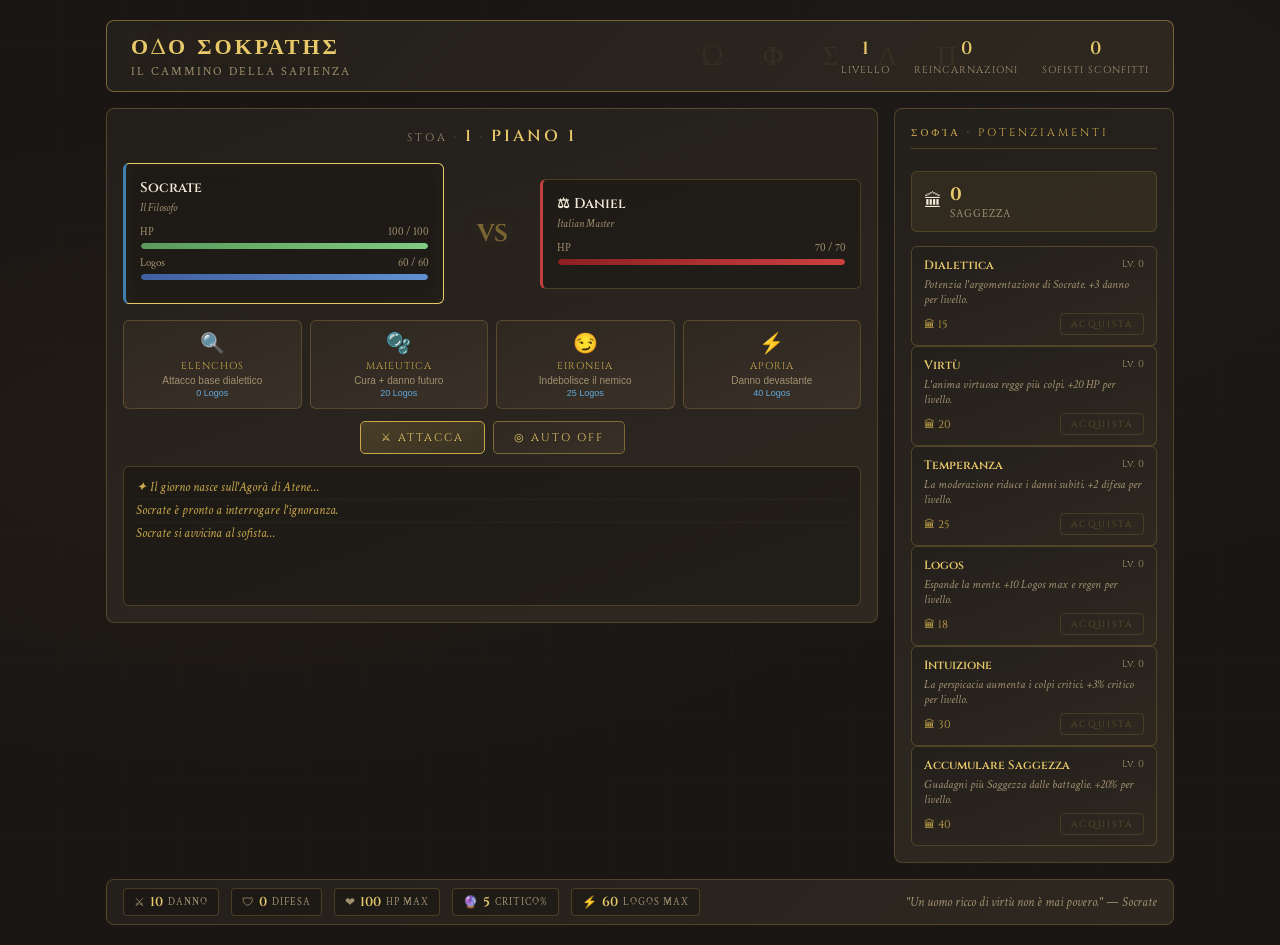
==== socrates_rpg.html @ 51cc3ec0 "Add files via upload" ====
<!DOCTYPE html>
<html lang="it">
<head>
<meta charset="UTF-8">
<meta name="viewport" content="width=device-width, initial-scale=1.0">
<title>Ὁ Σοφός — Il Cammino di Socrate</title>
<link href="https://fonts.googleapis.com/css2?family=Cinzel:wght@400;600;700&family=Crimson+Text:ital,wght@0,400;0,600;1,400&display=swap" rel="stylesheet">
<style>
  *, *::before, *::after { box-sizing: border-box; margin: 0; padding: 0; }

  :root {
    --gold: #c9a84c;
    --gold-light: #e8c96a;
    --gold-dim: #7a5f2a;
    --marble: #1a1614;
    --marble2: #231f1b;
    --marble3: #2e2820;
    --marble4: #3a3028;
    --text: #f0e8d8;
    --text-dim: #a09070;
    --red: #c04040;
    --red-dark: #801c1c;
    --blue: #4080b0;
    --blue-light: #60aadd;
    --green: #5a9a5a;
    --purple: #8060b0;
    --purple-light: #a080d0;
    --border: rgba(201,168,76,0.25);
    --border-strong: rgba(201,168,76,0.5);
  }

  body {
    background: var(--marble);
    color: var(--text);
    font-family: 'Crimson Text', Georgia, serif;
    font-size: 16px;
    min-height: 100vh;
    overflow-x: hidden;
  }

  /* Background texture */
  body::before {
    content: '';
    position: fixed;
    inset: 0;
    background:
      radial-gradient(ellipse at 20% 50%, rgba(201,168,76,0.04) 0%, transparent 60%),
      radial-gradient(ellipse at 80% 20%, rgba(96,130,180,0.04) 0%, transparent 50%),
      repeating-linear-gradient(0deg, transparent, transparent 60px, rgba(201,168,76,0.015) 60px, rgba(201,168,76,0.015) 61px),
      repeating-linear-gradient(90deg, transparent, transparent 60px, rgba(201,168,76,0.015) 60px, rgba(201,168,76,0.015) 61px);
    pointer-events: none;
    z-index: 0;
  }

  #app {
    position: relative;
    z-index: 1;
    max-width: 1100px;
    margin: 0 auto;
    padding: 20px 16px;
    display: grid;
    grid-template-rows: auto 1fr auto;
    gap: 16px;
    min-height: 100vh;
  }

  /* ── HEADER ── */
  header {
    display: flex;
    align-items: center;
    justify-content: space-between;
    padding: 12px 24px;
    border: 1px solid var(--border-strong);
    background: linear-gradient(135deg, var(--marble2), var(--marble3));
    border-radius: 8px;
    position: relative;
    overflow: hidden;
  }
  header::after {
    content: 'Ω Φ Σ Λ Π';
    position: absolute;
    right: 200px;
    top: 50%;
    transform: translateY(-50%);
    font-family: 'Cinzel', serif;
    font-size: 28px;
    color: rgba(201,168,76,0.08);
    letter-spacing: 16px;
    pointer-events: none;
  }
  .game-title {
    font-family: 'Cinzel', serif;
    font-size: 22px;
    font-weight: 700;
    color: var(--gold-light);
    letter-spacing: 3px;
    text-shadow: 0 0 30px rgba(201,168,76,0.3);
  }
  .game-subtitle {
    font-size: 12px;
    color: var(--text-dim);
    letter-spacing: 2px;
    text-transform: uppercase;
    margin-top: 2px;
  }
  .header-stats {
    display: flex;
    gap: 24px;
    font-family: 'Cinzel', serif;
    font-size: 13px;
  }
  .hstat {
    display: flex;
    flex-direction: column;
    align-items: center;
    gap: 2px;
  }
  .hstat-val {
    font-size: 18px;
    font-weight: 600;
    color: var(--gold-light);
  }
  .hstat-label {
    font-size: 10px;
    color: var(--text-dim);
    letter-spacing: 1px;
    text-transform: uppercase;
  }

  /* ── MAIN LAYOUT ── */
  .main-grid {
    display: grid;
    grid-template-columns: 1fr 1fr 280px;
    gap: 16px;
    align-items: start;
  }

  /* ── PANELS ── */
  .panel {
    background: linear-gradient(160deg, var(--marble2), var(--marble3));
    border: 1px solid var(--border);
    border-radius: 8px;
    padding: 16px;
    position: relative;
  }
  .panel-title {
    font-family: 'Cinzel', serif;
    font-size: 11px;
    letter-spacing: 3px;
    color: var(--gold);
    text-transform: uppercase;
    margin-bottom: 14px;
    padding-bottom: 8px;
    border-bottom: 1px solid var(--border);
  }

  /* ── ARENA ── */
  .arena {
    grid-column: 1 / 3;
  }
  .arena-floor {
    text-align: center;
    font-family: 'Cinzel', serif;
    font-size: 11px;
    letter-spacing: 3px;
    color: var(--text-dim);
    margin-bottom: 16px;
    text-transform: uppercase;
  }
  .arena-floor span {
    color: var(--gold-light);
    font-size: 16px;
    font-weight: 600;
  }

  /* combatants */
  .combatants {
    display: grid;
    grid-template-columns: 1fr 80px 1fr;
    gap: 8px;
    align-items: center;
    margin-bottom: 16px;
  }
  .combatant {
    padding: 14px;
    border-radius: 6px;
    border: 1px solid var(--border);
    background: rgba(0,0,0,0.2);
    position: relative;
    transition: border-color 0.3s;
  }
  .combatant.active-turn {
    border-color: var(--gold-light);
    box-shadow: inset 0 0 20px rgba(201,168,76,0.05);
  }
  .combatant.player-side { border-left: 3px solid var(--blue); }
  .combatant.enemy-side { border-left: 3px solid var(--red); }

  .combatant-name {
    font-family: 'Cinzel', serif;
    font-size: 14px;
    font-weight: 600;
    margin-bottom: 4px;
  }
  .combatant-title {
    font-size: 11px;
    color: var(--text-dim);
    font-style: italic;
    margin-bottom: 10px;
  }

  .hp-bar-wrap { margin-bottom: 6px; }
  .hp-label {
    display: flex;
    justify-content: space-between;
    font-size: 11px;
    color: var(--text-dim);
    margin-bottom: 3px;
  }
  .bar-track {
    height: 8px;
    background: rgba(0,0,0,0.4);
    border-radius: 4px;
    overflow: hidden;
    border: 1px solid rgba(255,255,255,0.05);
  }
  .bar-fill {
    height: 100%;
    border-radius: 4px;
    transition: width 0.4s ease;
  }
  .hp-fill { background: linear-gradient(90deg, #5a9a5a, #80cc80); }
  .mp-fill { background: linear-gradient(90deg, #4060a0, #6090d0); }
  .hp-fill.low { background: linear-gradient(90deg, var(--red-dark), var(--red)); }
  .hp-fill.critical { background: linear-gradient(90deg, #8b0000, #cc2020);
    animation: pulse-red 0.6s infinite alternate; }
  @keyframes pulse-red { to { opacity: 0.7; } }

  .enemy-hp-fill { background: linear-gradient(90deg, #8b2020, #cc4040); }

  .combatant-status {
    display: flex;
    gap: 4px;
    margin-top: 8px;
    flex-wrap: wrap;
  }
  .status-badge {
    font-size: 10px;
    padding: 2px 6px;
    border-radius: 3px;
    font-family: 'Cinzel', serif;
    letter-spacing: 1px;
  }
  .status-buff { background: rgba(90,154,90,0.3); color: #a0e0a0; border: 1px solid rgba(90,154,90,0.4); }
  .status-debuff { background: rgba(180,60,60,0.3); color: #e0a0a0; border: 1px solid rgba(180,60,60,0.4); }
  .status-stun { background: rgba(180,160,40,0.3); color: #e0d080; border: 1px solid rgba(180,160,40,0.4); }

  .vs-center {
    display: flex;
    flex-direction: column;
    align-items: center;
    gap: 8px;
  }
  .vs-text {
    font-family: 'Cinzel', serif;
    font-size: 24px;
    font-weight: 700;
    color: var(--border-strong);
    text-shadow: 0 0 20px rgba(201,168,76,0.2);
  }

  /* damage pop */
  .dmg-pop {
    position: absolute;
    font-family: 'Cinzel', serif;
    font-weight: 700;
    font-size: 22px;
    pointer-events: none;
    animation: dmg-rise 1.2s ease-out forwards;
    z-index: 100;
  }
  @keyframes dmg-rise {
    0% { opacity: 1; transform: translateY(0) scale(1); }
    60% { opacity: 1; transform: translateY(-40px) scale(1.2); }
    100% { opacity: 0; transform: translateY(-70px) scale(0.8); }
  }

  /* ── SKILLS ── */
  .skills-row {
    display: grid;
    grid-template-columns: repeat(4, 1fr);
    gap: 8px;
    margin-bottom: 12px;
  }
  .skill-btn {
    background: linear-gradient(160deg, var(--marble3), var(--marble4));
    border: 1px solid var(--border);
    border-radius: 6px;
    padding: 10px 6px;
    cursor: pointer;
    transition: all 0.15s;
    text-align: center;
    position: relative;
    overflow: hidden;
  }
  .skill-btn:hover:not(:disabled) {
    border-color: var(--gold);
    background: linear-gradient(160deg, var(--marble4), rgba(201,168,76,0.08));
    transform: translateY(-1px);
  }
  .skill-btn:active:not(:disabled) { transform: translateY(0); }
  .skill-btn:disabled { opacity: 0.4; cursor: not-allowed; }
  .skill-btn.on-cooldown { border-color: rgba(100,80,40,0.4); }
  .skill-icon { font-size: 20px; display: block; margin-bottom: 4px; }
  .skill-name {
    font-family: 'Cinzel', serif;
    font-size: 10px;
    color: var(--gold);
    letter-spacing: 1px;
    display: block;
  }
  .skill-desc { font-size: 10px; color: var(--text-dim); display: block; margin-top: 2px; }
  .skill-cd {
    position: absolute;
    inset: 0;
    background: rgba(0,0,0,0.6);
    display: flex;
    align-items: center;
    justify-content: center;
    font-family: 'Cinzel', serif;
    font-size: 18px;
    font-weight: 700;
    color: var(--gold-light);
    border-radius: 6px;
  }
  .skill-cost { font-size: 9px; color: var(--blue-light); display: block; margin-top: 2px; }

  /* combat controls */
  .combat-controls {
    display: flex;
    gap: 8px;
    align-items: center;
    justify-content: center;
  }
  .btn {
    font-family: 'Cinzel', serif;
    font-size: 11px;
    letter-spacing: 2px;
    padding: 8px 20px;
    border: 1px solid var(--border-strong);
    background: linear-gradient(160deg, var(--marble3), var(--marble4));
    color: var(--gold-light);
    border-radius: 5px;
    cursor: pointer;
    transition: all 0.15s;
    text-transform: uppercase;
  }
  .btn:hover { background: linear-gradient(160deg, var(--marble4), rgba(201,168,76,0.12)); border-color: var(--gold); }
  .btn:active { transform: scale(0.97); }
  .btn.primary {
    background: linear-gradient(160deg, rgba(201,168,76,0.2), rgba(201,168,76,0.1));
    border-color: var(--gold);
  }
  .btn.auto-on {
    background: linear-gradient(160deg, rgba(90,154,90,0.25), rgba(90,154,90,0.1));
    border-color: var(--green);
    color: #a0e0a0;
  }
  .btn:disabled { opacity: 0.4; cursor: not-allowed; }

  /* ── COMBAT LOG ── */
  .log-panel {
    border: 1px solid var(--border);
    background: rgba(0,0,0,0.25);
    border-radius: 6px;
    padding: 10px 12px;
    height: 140px;
    overflow-y: auto;
    margin-top: 12px;
    scroll-behavior: smooth;
  }
  .log-panel::-webkit-scrollbar { width: 4px; }
  .log-panel::-webkit-scrollbar-track { background: transparent; }
  .log-panel::-webkit-scrollbar-thumb { background: var(--border-strong); border-radius: 2px; }
  .log-entry {
    font-size: 13px;
    padding: 2px 0;
    border-bottom: 1px solid rgba(255,255,255,0.03);
    line-height: 1.4;
  }
  .log-entry:last-child { border: none; }
  .log-player { color: var(--blue-light); }
  .log-enemy { color: #e08080; }
  .log-system { color: var(--gold); font-style: italic; }
  .log-reward { color: #a0d080; }
  .log-crit { color: var(--gold-light); font-weight: 600; }

  /* ── UPGRADES ── */
  .upgrades-panel {
    display: flex;
    flex-direction: column;
    gap: 8px;
  }
  .wisdom-display {
    display: flex;
    align-items: center;
    gap: 8px;
    padding: 10px 12px;
    background: rgba(201,168,76,0.08);
    border: 1px solid rgba(201,168,76,0.2);
    border-radius: 6px;
    margin-bottom: 6px;
  }
  .wisdom-icon { font-size: 18px; }
  .wisdom-amount {
    font-family: 'Cinzel', serif;
    font-size: 18px;
    font-weight: 700;
    color: var(--gold-light);
  }
  .wisdom-label { font-size: 11px; color: var(--text-dim); letter-spacing: 1px; }

  .upgrade-item {
    border: 1px solid var(--border);
    border-radius: 6px;
    padding: 10px 12px;
    background: linear-gradient(160deg, var(--marble2), var(--marble3));
    transition: all 0.15s;
  }
  .upgrade-header {
    display: flex;
    justify-content: space-between;
    align-items: flex-start;
    margin-bottom: 4px;
  }
  .upgrade-name {
    font-family: 'Cinzel', serif;
    font-size: 12px;
    color: var(--gold-light);
    font-weight: 600;
  }
  .upgrade-level {
    font-size: 10px;
    color: var(--text-dim);
    font-family: 'Cinzel', serif;
  }
  .upgrade-desc { font-size: 12px; color: var(--text-dim); margin-bottom: 6px; font-style: italic; }
  .upgrade-footer {
    display: flex;
    justify-content: space-between;
    align-items: center;
  }
  .upgrade-cost {
    font-size: 11px;
    color: var(--gold);
    font-family: 'Cinzel', serif;
    display: flex;
    align-items: center;
    gap: 4px;
  }
  .upgrade-btn {
    font-family: 'Cinzel', serif;
    font-size: 9px;
    letter-spacing: 2px;
    padding: 4px 10px;
    border: 1px solid var(--border-strong);
    background: transparent;
    color: var(--gold);
    border-radius: 4px;
    cursor: pointer;
    transition: all 0.15s;
    text-transform: uppercase;
  }
  .upgrade-btn:hover { background: rgba(201,168,76,0.15); border-color: var(--gold-light); }
  .upgrade-btn:disabled { opacity: 0.35; cursor: not-allowed; }
  .upgrade-effect { font-size: 11px; color: #80b080; }

  /* prestige */
  .prestige-panel {
    padding: 12px;
    background: linear-gradient(135deg, rgba(128,96,176,0.1), rgba(96,80,160,0.05));
    border: 1px solid rgba(160,128,208,0.3);
    border-radius: 6px;
    margin-top: 4px;
    text-align: center;
  }
  .prestige-title {
    font-family: 'Cinzel', serif;
    font-size: 11px;
    letter-spacing: 2px;
    color: var(--purple-light);
    margin-bottom: 4px;
    text-transform: uppercase;
  }
  .prestige-desc { font-size: 12px; color: var(--text-dim); font-style: italic; margin-bottom: 8px; }
  .btn-prestige {
    background: linear-gradient(135deg, rgba(128,96,176,0.3), rgba(96,80,160,0.15));
    border-color: var(--purple-light);
    color: var(--purple-light);
  }
  .btn-prestige:hover { background: linear-gradient(135deg, rgba(128,96,176,0.5), rgba(96,80,160,0.3)); }

  /* ── BOTTOM ── */
  .bottom-bar {
    display: flex;
    gap: 12px;
    align-items: center;
    padding: 8px 16px;
    border: 1px solid var(--border);
    background: linear-gradient(135deg, var(--marble2), var(--marble3));
    border-radius: 8px;
    font-size: 12px;
    color: var(--text-dim);
  }
  .stat-chip {
    display: flex;
    align-items: center;
    gap: 5px;
    padding: 4px 10px;
    border: 1px solid var(--border);
    border-radius: 4px;
    background: rgba(0,0,0,0.2);
  }
  .stat-chip-icon { font-size: 12px; }
  .stat-chip-val {
    font-family: 'Cinzel', serif;
    font-size: 13px;
    font-weight: 600;
    color: var(--gold-light);
  }
  .stat-chip-label { font-size: 10px; color: var(--text-dim); letter-spacing: 1px; }

  /* ── OVERLAY ── */
  .overlay {
    display: none;
    position: fixed;
    inset: 0;
    background: rgba(10,8,6,0.85);
    z-index: 200;
    align-items: center;
    justify-content: center;
  }
  .overlay.show { display: flex; }
  .overlay-box {
    background: linear-gradient(160deg, var(--marble2), var(--marble3));
    border: 1px solid var(--border-strong);
    border-radius: 12px;
    padding: 32px 40px;
    text-align: center;
    max-width: 400px;
    width: 90%;
    box-shadow: 0 0 60px rgba(0,0,0,0.8);
    animation: pop-in 0.3s ease-out;
  }
  @keyframes pop-in {
    from { transform: scale(0.85) translateY(20px); opacity: 0; }
    to   { transform: scale(1) translateY(0); opacity: 1; }
  }
  .overlay-icon { font-size: 48px; margin-bottom: 12px; }
  .overlay-title {
    font-family: 'Cinzel', serif;
    font-size: 20px;
    font-weight: 700;
    color: var(--gold-light);
    letter-spacing: 2px;
    margin-bottom: 8px;
  }
  .overlay-body { font-size: 14px; color: var(--text-dim); line-height: 1.7; margin-bottom: 20px; font-style: italic; }
  .overlay-rewards { margin-bottom: 20px; }
  .reward-line {
    font-family: 'Cinzel', serif;
    font-size: 15px;
    color: var(--gold-light);
    padding: 4px 0;
  }

  /* SCROLLBAR global */
  ::-webkit-scrollbar { width: 4px; }
  ::-webkit-scrollbar-track { background: transparent; }
  ::-webkit-scrollbar-thumb { background: var(--border); border-radius: 2px; }

  @media (max-width: 768px) {
    .main-grid { grid-template-columns: 1fr; }
    .arena { grid-column: 1; }
    .skills-row { grid-template-columns: repeat(2, 1fr); }
    .combatants { grid-template-columns: 1fr 40px 1fr; }
    header { flex-direction: column; gap: 12px; }
    .header-stats { gap: 16px; }
  }
</style>
</head>
<body>
<div id="app">

  <!-- HEADER -->
  <header>
    <div>
      <div class="game-title">ΟΔΟ ΣΟΚΡΑΤΗΣ</div>
      <div class="game-subtitle">Il Cammino della Sapienza</div>
    </div>
    <div class="header-stats">
      <div class="hstat">
        <div class="hstat-val" id="h-floor">1</div>
        <div class="hstat-label">Livello</div>
      </div>
      <div class="hstat">
        <div class="hstat-val" id="h-prestige">0</div>
        <div class="hstat-label">Reincarnazioni</div>
      </div>
      <div class="hstat">
        <div class="hstat-val" id="h-kills">0</div>
        <div class="hstat-label">Sofisti Sconfitti</div>
      </div>
    </div>
  </header>

  <!-- MAIN -->
  <div class="main-grid">

    <!-- ARENA -->
    <div class="panel arena">
      <div class="arena-floor">Stoa · <span id="floor-num">1</span> · <span id="enemy-type-label">Sofista</span></div>

      <div class="combatants">
        <!-- PLAYER -->
        <div class="combatant player-side" id="player-card">
          <div class="combatant-name">Socrate</div>
          <div class="combatant-title" id="player-title">Il Filosofo</div>
          <div class="hp-bar-wrap">
            <div class="hp-label"><span>HP</span><span id="p-hp-txt">100 / 100</span></div>
            <div class="bar-track"><div class="bar-fill hp-fill" id="p-hp-bar" style="width:100%"></div></div>
          </div>
          <div class="hp-bar-wrap">
            <div class="hp-label"><span>Logos</span><span id="p-mp-txt">60 / 60</span></div>
            <div class="bar-track"><div class="bar-fill mp-fill" id="p-mp-bar" style="width:100%"></div></div>
          </div>
          <div class="combatant-status" id="player-statuses"></div>
        </div>

        <!-- VS -->
        <div class="vs-center">
          <div class="vs-text">VS</div>
        </div>

        <!-- ENEMY -->
        <div class="combatant enemy-side" id="enemy-card">
          <div class="combatant-name" id="enemy-name">Gorgia</div>
          <div class="combatant-title" id="enemy-title">Sofista dell'Inganno</div>
          <div class="hp-bar-wrap">
            <div class="hp-label"><span>HP</span><span id="e-hp-txt">80 / 80</span></div>
            <div class="bar-track"><div class="bar-fill enemy-hp-fill" id="e-hp-bar" style="width:100%"></div></div>
          </div>
          <div class="combatant-status" id="enemy-statuses"></div>
        </div>
      </div>

      <!-- SKILLS -->
      <div class="skills-row" id="skills-row">
        <button class="skill-btn" id="skill-0" onclick="useSkill(0)">
          <span class="skill-icon">🔍</span>
          <span class="skill-name">ELENCHOS</span>
          <span class="skill-desc">Attacco base dialettico</span>
          <span class="skill-cost">0 Logos</span>
        </button>
        <button class="skill-btn" id="skill-1" onclick="useSkill(1)">
          <span class="skill-icon">🫧</span>
          <span class="skill-name">MAIEUTICA</span>
          <span class="skill-desc">Cura + danno futuro</span>
          <span class="skill-cost">20 Logos</span>
        </button>
        <button class="skill-btn" id="skill-2" onclick="useSkill(2)">
          <span class="skill-icon">😏</span>
          <span class="skill-name">EIRONEIA</span>
          <span class="skill-desc">Indebolisce il nemico</span>
          <span class="skill-cost">25 Logos</span>
        </button>
        <button class="skill-btn" id="skill-3" onclick="useSkill(3)">
          <span class="skill-icon">⚡</span>
          <span class="skill-name">APORIA</span>
          <span class="skill-desc">Danno devastante</span>
          <span class="skill-cost">40 Logos</span>
        </button>
      </div>

      <div class="combat-controls">
        <button class="btn primary" id="btn-attack" onclick="attack()">⚔ Attacca</button>
        <button class="btn" id="btn-auto" onclick="toggleAuto()">◎ Auto OFF</button>
        <button class="btn" id="btn-next" onclick="nextBattle()" style="display:none">→ Prossimo</button>
      </div>

      <div class="log-panel" id="combat-log">
        <div class="log-entry log-system">✦ Il giorno nasce sull'Agorà di Atene…</div>
        <div class="log-entry log-system">Socrate è pronto a interrogare l'ignoranza.</div>
      </div>
    </div>

    <!-- UPGRADES -->
    <div class="panel upgrades-panel">
      <div class="panel-title">Σοφία · Potenziamenti</div>

      <div class="wisdom-display">
        <span class="wisdom-icon">🏛</span>
        <div>
          <div class="wisdom-amount" id="wisdom-count">0</div>
          <div class="wisdom-label">SAGGEZZA</div>
        </div>
      </div>

      <div id="upgrades-list"></div>

      <div class="prestige-panel" id="prestige-panel" style="display:none">
        <div class="prestige-title">⚗ Reincarnazione</div>
        <div class="prestige-desc" id="prestige-desc">Reincarnati come anima più saggia. Perdi tutto ma ottieni un bonus permanente.</div>
        <button class="btn btn-prestige" onclick="prestige()">Ψυχή · Reincarnarsi</button>
      </div>
    </div>

  </div>

  <!-- BOTTOM -->
  <div class="bottom-bar">
    <div class="stat-chip">
      <span class="stat-chip-icon">⚔</span>
      <span class="stat-chip-val" id="stat-atk">10</span>
      <span class="stat-chip-label">DANNO</span>
    </div>
    <div class="stat-chip">
      <span class="stat-chip-icon">🛡</span>
      <span class="stat-chip-val" id="stat-def">0</span>
      <span class="stat-chip-label">DIFESA</span>
    </div>
    <div class="stat-chip">
      <span class="stat-chip-icon">❤</span>
      <span class="stat-chip-val" id="stat-maxhp">100</span>
      <span class="stat-chip-label">HP MAX</span>
    </div>
    <div class="stat-chip">
      <span class="stat-chip-icon">🔮</span>
      <span class="stat-chip-val" id="stat-crit">5</span>
      <span class="stat-chip-label">CRITICO%</span>
    </div>
    <div class="stat-chip">
      <span class="stat-chip-icon">⚡</span>
      <span class="stat-chip-val" id="stat-logos">60</span>
      <span class="stat-chip-label">LOGOS MAX</span>
    </div>
    <div style="margin-left:auto; font-style:italic; font-size:13px; color: var(--text-dim);" id="quote-bar">
      "So di non sapere nulla." — Socrate
    </div>
  </div>
</div>

<!-- OVERLAY -->
<div class="overlay" id="overlay">
  <div class="overlay-box" id="overlay-box">
    <div class="overlay-icon" id="ov-icon">⚔</div>
    <div class="overlay-title" id="ov-title">Vittoria!</div>
    <div class="overlay-body" id="ov-body"></div>
    <div class="overlay-rewards" id="ov-rewards"></div>
    <button class="btn primary" onclick="closeOverlay()">Continua</button>
  </div>
</div>

<script>
const QUOTES = [
  '"So di non sapere nulla." — Socrate',
  '"La vita non esaminata non vale la pena di essere vissuta." — Socrate',
  '"Conosci te stesso." — Iscrizione di Delfi',
  '"La virtù è sapere." — Socrate',
  '"Un uomo ricco di virtù non è mai povero." — Socrate',
  '"Bisogna fare ciò che è giusto, non ciò che è facile." — Socrate',
  '"Il corpo è la prigione dell\'anima." — Platone',
  '"La filosofia è preparazione alla morte." — Socrate',
];

const ENEMIES = [
  { name: "Malloc", title: "The big M", icon: "🎭" },
  { name: "Francesco Bego", title: "Larper", icon: "🌀" },
  { name: "Lo Scheletro", title: "Portatore di invezioni", icon: "💀" },
  { name: "Barchi gay", title: "Apostolo delle j", icon: "👑" },
  { name: "Daniel", title: "Italian Master", icon: "⚖" },
  { name: "Zanotti", title: "Aura Farmer", icon: "🗡" },
  { name: "Redi", title: "Negative aura holder", icon: "🦁" },
  { name: "Il Trapezzoide", title: "I love trapezzoidi", icon: "🌑" },
  { name: "Basquiat", title: "IShowSpeed dei poveri", icon: "⛓" },
  { name: "Giatti", title: "Re dell'aura", icon: "🕳" },
  { name: "Denis Penis", title: "Fortnite Player", icon: "👁" },
  { name: "Il Bocchins", title: "Fa i bocchins", icon: "🔱" },
];

const UPGRADES_DEF = [
  {
    id: 'dialectics',
    name: 'Dialettica',
    desc: 'Potenzia l\'argomentazione di Socrate. +3 danno per livello.',
    baseCost: 15,
    effect: g => { g.player.atk += 3; },
    getEffect: lv => `+${lv*3} Danno`,
    costScale: 1.5,
  },
  {
    id: 'virtue',
    name: 'Virtù',
    desc: 'L\'anima virtuosa regge più colpi. +20 HP per livello.',
    baseCost: 20,
    effect: g => { g.player.maxHp += 20; g.player.hp = Math.min(g.player.hp + 20, g.player.maxHp); },
    getEffect: lv => `+${lv*20} HP Max`,
    costScale: 1.6,
  },
  {
    id: 'temperance',
    name: 'Temperanza',
    desc: 'La moderazione riduce i danni subiti. +2 difesa per livello.',
    baseCost: 25,
    effect: g => { g.player.def += 2; },
    getEffect: lv => `+${lv*2} Difesa`,
    costScale: 1.55,
  },
  {
    id: 'logos',
    name: 'Logos',
    desc: 'Espande la mente. +10 Logos max e regen per livello.',
    baseCost: 18,
    effect: g => { g.player.maxMp += 10; g.player.mpRegen += 1; },
    getEffect: lv => `+${lv*10} Logos, +${lv} Regen`,
    costScale: 1.45,
  },
  {
    id: 'insight',
    name: 'Intuizione',
    desc: 'La perspicacia aumenta i colpi critici. +3% critico per livello.',
    baseCost: 30,
    effect: g => { g.player.critChance += 3; },
    getEffect: lv => `+${lv*3}% Critico`,
    costScale: 1.6,
  },
  {
    id: 'wisdom_gain',
    name: 'Accumulare Saggezza',
    desc: 'Guadagni più Saggezza dalle battaglie. +20% per livello.',
    baseCost: 40,
    effect: g => { g.wisdomMult += 0.2; },
    getEffect: lv => `+${Math.round(lv*20)}% Saggezza`,
    costScale: 1.8,
  },
];

// ── GAME STATE ──
let G = {
  floor: 1,
  wisdom: 0,
  totalKills: 0,
  prestige: 0,
  prestigeBonus: 1,
  autoMode: false,
  autoTimer: null,
  inBattle: true,
  battleOver: false,
  playerTurn: true,
  wisdomMult: 1,
  upgradeLevels: { dialectics:0, virtue:0, temperance:0, logos:0, insight:0, wisdom_gain:0 },
  player: {
    hp: 100, maxHp: 100,
    mp: 60, maxMp: 60, mpRegen: 3,
    atk: 10, def: 0, critChance: 5,
  },
  enemy: { hp: 80, maxHp: 80, atk: 8, def: 0 },
  cooldowns: [0, 0, 0, 0],
  playerStatuses: [],
  enemyStatuses: [],
  enemyDef: 0,
};

const SKILLS = [
  {
    name: 'Elenchos', cost: 0,
    use(g) {
      let base = g.player.atk * (1 + (g.floor * 0.05));
      let crit = Math.random() * 100 < g.player.critChance;
      if (crit) base *= 2.2;
      let dmg = Math.max(1, Math.round(base - g.enemy.def));
      dealDamageToEnemy(dmg, crit);
      if (crit) addLog(`Socrate usa <b>Elenchos</b>! CRITICO! ${dmg} danni!`, 'crit');
      else addLog(`Socrate usa <b>Elenchos</b>. ${dmg} danni all'avversario.`, 'player');
      return true;
    }, cd: 0
  },
  {
    name: 'Maieutica', cost: 20,
    use(g) {
      let heal = Math.round(g.player.maxHp * 0.18 + g.player.atk);
      g.player.hp = Math.min(g.player.hp + heal, g.player.maxHp);
      g.playerStatuses.push({ type:'buff', name:'Saggezza+', turns: 3, atkBonus: Math.round(g.player.atk * 0.3) });
      addLog(`Socrate usa <b>Maieutica</b>. Recupera ${heal} HP e ottiene Saggezza+.`, 'player');
      return true;
    }, cd: 3
  },
  {
    name: 'Eironeia', cost: 25,
    use(g) {
      g.enemyStatuses.push({ type:'debuff', name:'Confuso', turns: 3, atkMult: 0.5 });
      let dmg = Math.round(g.player.atk * 0.8);
      dealDamageToEnemy(dmg, false);
      addLog(`Socrate usa <b>Eironeia</b>! Il sofista è Confuso. ${dmg} danni.`, 'player');
      return true;
    }, cd: 4
  },
  {
    name: 'Aporia', cost: 40,
    use(g) {
      let hits = 3;
      let totalDmg = 0;
      for (let i = 0; i < hits; i++) {
        let dmg = Math.max(1, Math.round(g.player.atk * 1.4 - g.enemy.def));
        totalDmg += dmg;
        dealDamageToEnemy(dmg, false);
      }
      addLog(`Socrate usa <b>Aporia</b>! Triplo attacco — ${totalDmg} danni totali!`, 'crit');
      return true;
    }, cd: 5
  },
];

function dealDamageToEnemy(dmg, crit) {
  G.enemy.hp = Math.max(0, G.enemy.hp - dmg);
  showDmgPop('enemy-card', dmg, crit ? '#ffd700' : '#e08080');
}

function dealDamageToPlayer(dmg) {
  let reduced = Math.max(1, dmg - G.player.def);
  G.player.hp = Math.max(0, G.player.hp - reduced);
  showDmgPop('player-card', reduced, '#ff8080');
  return reduced;
}

function showDmgPop(cardId, dmg, color) {
  const card = document.getElementById(cardId);
  const pop = document.createElement('div');
  pop.className = 'dmg-pop';
  pop.style.color = color;
  pop.style.left = (20 + Math.random() * 60) + '%';
  pop.style.top = '20%';
  pop.textContent = '-' + dmg;
  card.appendChild(pop);
  setTimeout(() => pop.remove(), 1200);
}

function addLog(msg, type='system') {
  const log = document.getElementById('combat-log');
  const entry = document.createElement('div');
  entry.className = `log-entry log-${type}`;
  entry.innerHTML = msg;
  log.appendChild(entry);
  if (log.children.length > 60) log.children[0].remove();
  log.scrollTop = log.scrollHeight;
}

// ── ENEMY TURN ──
function enemyTurn() {
  if (G.battleOver) return;

  let debuff = G.enemyStatuses.find(s => s.type === 'debuff');
  if (debuff) {
    addLog(`${G.enemy.name} è Confuso! Attacco ridotto.`, 'enemy');
  }

  let baseAtk = Math.round(G.enemy.atk * (debuff ? debuff.atkMult : 1));

  // Enemy special ability at high floors
  if (G.floor >= 10 && Math.random() < 0.3) {
    let dmg = dealDamageToPlayer(Math.round(baseAtk * 1.8));
    addLog(`${G.enemy.name} usa un attacco speciale! ${dmg} danni!`, 'enemy');
  } else {
    let dmg = dealDamageToPlayer(baseAtk);
    addLog(`${G.enemy.name} attacca per ${dmg} danni.`, 'enemy');
  }

  // Tick player statuses
  G.playerStatuses = G.playerStatuses.filter(s => {
    s.turns--;
    return s.turns > 0;
  });
  G.enemyStatuses = G.enemyStatuses.filter(s => {
    s.turns--;
    return s.turns > 0;
  });

  // Logos regen
  G.player.mp = Math.min(G.player.mp + G.player.mpRegen, G.player.maxMp);

  // Cooldowns
  G.cooldowns = G.cooldowns.map(cd => Math.max(0, cd - 1));

  G.playerTurn = true;
  updateUI();
  checkBattleEnd();
}

// ── ATTACK ──
function attack() {
  if (!G.playerTurn || G.battleOver) return;
  useSkill(0);
}

function useSkill(idx) {
  if (!G.playerTurn || G.battleOver) return;
  const skill = SKILLS[idx];
  if (G.cooldowns[idx] > 0) { addLog(`${skill.name} in ricarica: ${G.cooldowns[idx]} turni.`, 'system'); return; }
  if (G.player.mp < skill.cost) { addLog(`Logos insufficiente per ${skill.name}.`, 'system'); return; }

  G.player.mp -= skill.cost;
  if (skill.cd > 0) G.cooldowns[idx] = skill.cd;

  const ok = skill.use(G);
  if (!ok) return;

  G.playerTurn = false;
  updateUI();

  if (checkBattleEnd()) return;

  setTimeout(() => {
    enemyTurn();
  }, 600);
}

function checkBattleEnd() {
  if (G.enemy.hp <= 0) {
    G.battleOver = true;
    G.totalKills++;
    let baseWisdom = Math.floor(10 * Math.pow(1.15, G.floor) * G.wisdomMult);
    let wisdomGain = Math.floor(baseWisdom * G.prestigeBonus);
    G.wisdom += wisdomGain;
    G.floor++;
    updateUI();
    showVictoryOverlay(wisdomGain);
    return true;
  }
  if (G.player.hp <= 0) {
    G.battleOver = true;
    stopAuto();
    addLog('Socrate è caduto! Ma la filosofia sopravvive…', 'system');
    showDefeatOverlay();
    return true;
  }
  return false;
}

function nextBattle() {
  spawnEnemy();
  G.battleOver = false;
  G.playerTurn = true;
  G.playerStatuses = [];
  G.enemyStatuses = [];
  G.cooldowns = [0, 0, 0, 0];
  G.player.mp = Math.min(G.player.mp + Math.round(G.player.maxMp * 0.3), G.player.maxMp);
  document.getElementById('btn-next').style.display = 'none';
  document.getElementById('btn-attack').disabled = false;
  updateUI();
  addLog(`— Nuovo sfidante: ${G.enemy.name} —`, 'system');
  if (G.autoMode) scheduleAuto();
}

// ── ENEMY SPAWN ──
function spawnEnemy() {
  const floor = G.floor;
  const scale = Math.pow(1.18, floor);
  const ei = Math.floor(Math.random() * ENEMIES.length);
  const base = ENEMIES[ei];
  G.enemy = {
    name: base.name,
    title: base.title,
    hp: Math.floor(60 * scale),
    maxHp: Math.floor(60 * scale),
    atk: Math.floor(6 * Math.pow(1.12, floor)),
    def: Math.floor(floor * 0.4),
  };
  document.getElementById('enemy-name').textContent = base.icon + ' ' + base.name;
  document.getElementById('enemy-title').textContent = base.title;
  document.getElementById('enemy-type-label').textContent = 'Piano ' + floor;
}

// ── UPGRADES ──
function renderUpgrades() {
  const list = document.getElementById('upgrades-list');
  list.innerHTML = '';
  UPGRADES_DEF.forEach(def => {
    const lv = G.upgradeLevels[def.id];
    const cost = Math.floor(def.baseCost * Math.pow(def.costScale, lv));
    const canAfford = G.wisdom >= cost;

    const div = document.createElement('div');
    div.className = 'upgrade-item';
    div.innerHTML = `
      <div class="upgrade-header">
        <div class="upgrade-name">${def.name}</div>
        <div class="upgrade-level">Lv. ${lv}</div>
      </div>
      <div class="upgrade-desc">${def.desc}</div>
      <div class="upgrade-footer">
        <div class="upgrade-cost">🏛 ${cost}</div>
        <div class="upgrade-effect">${lv > 0 ? def.getEffect(lv) : ''}</div>
        <button class="upgrade-btn" onclick="buyUpgrade('${def.id}')" ${canAfford ? '' : 'disabled'}>
          Acquista
        </button>
      </div>
    `;
    list.appendChild(div);
  });

  // Prestige (show after floor 20)
  const prestigePanel = document.getElementById('prestige-panel');
  if (G.floor >= 20) {
    prestigePanel.style.display = 'block';
    document.getElementById('prestige-desc').textContent =
      `Reincarnarti ora ti darà +${Math.round((G.prestige+1)*30)}% Saggezza permanente, ma perderai tutti i potenziamenti. Corrente piano: ${G.floor}.`;
  }
}

function buyUpgrade(id) {
  const def = UPGRADES_DEF.find(d => d.id === id);
  const lv = G.upgradeLevels[id];
  const cost = Math.floor(def.baseCost * Math.pow(def.costScale, lv));
  if (G.wisdom < cost) return;
  G.wisdom -= cost;
  G.upgradeLevels[id]++;
  def.effect(G);
  addLog(`Potenziamento: <b>${def.name}</b> ora è Lv. ${G.upgradeLevels[id]}.`, 'reward');
  updateUI();
  renderUpgrades();
}

// ── AUTO ──
function toggleAuto() {
  G.autoMode = !G.autoMode;
  const btn = document.getElementById('btn-auto');
  if (G.autoMode) {
    btn.textContent = '◉ Auto ON';
    btn.classList.add('auto-on');
    scheduleAuto();
  } else {
    btn.textContent = '◎ Auto OFF';
    btn.classList.remove('auto-on');
    stopAuto();
  }
}

function stopAuto() {
  G.autoMode = false;
  clearTimeout(G.autoTimer);
  const btn = document.getElementById('btn-auto');
  btn.textContent = '◎ Auto OFF';
  btn.classList.remove('auto-on');
}

function scheduleAuto() {
  if (!G.autoMode) return;
  G.autoTimer = setTimeout(() => {
    if (G.battleOver) {
      if (!G.player.hp) return; // dead
      nextBattle();
    } else if (G.playerTurn) {
      // Smart auto: use skill if enough logos
      if (G.player.mp >= 40 && G.cooldowns[3] === 0) useSkill(3);
      else if (G.player.hp < G.player.maxHp * 0.4 && G.player.mp >= 20 && G.cooldowns[1] === 0) useSkill(1);
      else if (G.player.mp >= 25 && G.cooldowns[2] === 0) useSkill(2);
      else attack();
    }
    if (G.autoMode) scheduleAuto();
  }, 900);
}

// ── PRESTIGE ──
function prestige() {
  if (G.floor < 20) return;
  G.prestige++;
  G.prestigeBonus = 1 + G.prestige * 0.3;
  G.floor = 1;
  G.wisdom = 0;
  G.wisdomMult = 1;
  G.upgradeLevels = { dialectics:0, virtue:0, temperance:0, logos:0, insight:0, wisdom_gain:0 };
  G.player = { hp:100, maxHp:100, mp:60, maxMp:60, mpRegen:3, atk:10 + G.prestige*5, def:0, critChance:5 + G.prestige*2 };
  G.battleOver = false;
  G.playerStatuses = [];
  G.enemyStatuses = [];
  G.cooldowns = [0,0,0,0];
  stopAuto();
  spawnEnemy();
  addLog(`✦ Reincarnazione ${G.prestige}! Socrate rinasce con l'anima più saggia. +${Math.round(G.prestige*30)}% Saggezza.`, 'system');
  document.getElementById('prestige-panel').style.display = 'none';
  renderUpgrades();
  updateUI();
  rotateQuote();
}

// ── OVERLAYS ──
function showVictoryOverlay(wisdomGain) {
  document.getElementById('ov-icon').textContent = '🏛';
  document.getElementById('ov-title').textContent = 'Vittoria!';
  document.getElementById('ov-body').textContent = `"${G.enemy.name}" è stato sconfitto con la Dialettica. La saggezza trionfa sull'ignoranza.`;
  document.getElementById('ov-rewards').innerHTML = `<div class="reward-line">+${wisdomGain} Saggezza</div><div class="reward-line">Piano ${G.floor} sbloccato</div>`;
  document.getElementById('overlay').classList.add('show');
}

function showDefeatOverlay() {
  document.getElementById('ov-icon').textContent = '💀';
  document.getElementById('ov-title').textContent = 'Sconfitto…';
  document.getElementById('ov-body').textContent = '"Solo chi conosce i propri limiti può superarli." Socrate si rialza, più saggio.';
  document.getElementById('ov-rewards').innerHTML = '<div class="reward-line" style="color:#e08080">HP ripristinati</div>';
  document.getElementById('overlay').classList.add('show');
}

function closeOverlay() {
  document.getElementById('overlay').classList.remove('show');
  if (G.player.hp <= 0) {
    // Respawn
    G.player.hp = Math.round(G.player.maxHp * 0.5);
    G.floor = Math.max(1, G.floor - 2);
    G.battleOver = false;
    G.playerTurn = true;
    G.playerStatuses = [];
    G.enemyStatuses = [];
    G.cooldowns = [0,0,0,0];
    spawnEnemy();
    document.getElementById('btn-attack').disabled = false;
    updateUI();
  } else {
    // show next button or auto
    document.getElementById('btn-next').style.display = 'inline-block';
    document.getElementById('btn-attack').disabled = true;
    renderUpgrades();
    if (G.autoMode) {
      setTimeout(nextBattle, 400);
    }
  }
}

// ── UI UPDATE ──
function updateUI() {
  const p = G.player, e = G.enemy;

  // HP bars
  let hpPct = p.hp / p.maxHp * 100;
  let hpFill = document.getElementById('p-hp-bar');
  hpFill.style.width = hpPct + '%';
  hpFill.className = 'bar-fill hp-fill' + (hpPct < 25 ? ' critical' : hpPct < 50 ? ' low' : '');
  document.getElementById('p-hp-txt').textContent = p.hp + ' / ' + p.maxHp;

  let mpPct = p.mp / p.maxMp * 100;
  document.getElementById('p-mp-bar').style.width = mpPct + '%';
  document.getElementById('p-mp-txt').textContent = p.mp + ' / ' + p.maxMp;

  let ePct = e.hp / e.maxHp * 100;
  document.getElementById('e-hp-bar').style.width = ePct + '%';
  document.getElementById('e-hp-txt').textContent = e.hp + ' / ' + e.maxHp;

  // Header
  document.getElementById('h-floor').textContent = G.floor;
  document.getElementById('floor-num').textContent = G.floor;
  document.getElementById('h-prestige').textContent = G.prestige;
  document.getElementById('h-kills').textContent = G.totalKills;

  // Wisdom
  document.getElementById('wisdom-count').textContent = G.wisdom;

  // Bottom stats
  document.getElementById('stat-atk').textContent = G.player.atk;
  document.getElementById('stat-def').textContent = G.player.def;
  document.getElementById('stat-maxhp').textContent = G.player.maxHp;
  document.getElementById('stat-crit').textContent = G.player.critChance;
  document.getElementById('stat-logos').textContent = G.player.maxMp;

  // Skill buttons
  SKILLS.forEach((sk, i) => {
    const btn = document.getElementById('skill-' + i);
    const cd = G.cooldowns[i];
    btn.disabled = !G.playerTurn || G.battleOver;

    // remove old cd overlay
    const oldCd = btn.querySelector('.skill-cd');
    if (oldCd) oldCd.remove();

    if (cd > 0) {
      btn.classList.add('on-cooldown');
      const cdDiv = document.createElement('div');
      cdDiv.className = 'skill-cd';
      cdDiv.textContent = cd;
      btn.appendChild(cdDiv);
    } else {
      btn.classList.remove('on-cooldown');
    }
  });

  // Turn highlight
  document.getElementById('player-card').classList.toggle('active-turn', G.playerTurn && !G.battleOver);
  document.getElementById('enemy-card').classList.toggle('active-turn', !G.playerTurn && !G.battleOver);

  // Statuses
  renderStatuses('player-statuses', G.playerStatuses);
  renderStatuses('enemy-statuses', G.enemyStatuses);

  // Player title based on kills
  let title = 'Il Filosofo';
  if (G.totalKills >= 50) title = 'Il Saggio';
  if (G.totalKills >= 100) title = 'Il Maestro';
  if (G.prestige >= 1) title = 'L\'Immortale';
  if (G.prestige >= 3) title = 'L\'Eterno Socrate';
  document.getElementById('player-title').textContent = title;
}

function renderStatuses(elId, statuses) {
  const el = document.getElementById(elId);
  el.innerHTML = '';
  statuses.forEach(s => {
    const badge = document.createElement('span');
    badge.className = `status-badge status-${s.type}`;
    badge.textContent = s.name + ' ' + s.turns;
    el.appendChild(badge);
  });
}

function rotateQuote() {
  const q = QUOTES[Math.floor(Math.random() * QUOTES.length)];
  document.getElementById('quote-bar').textContent = q;
}

// ── INIT ──
function init() {
  spawnEnemy();
  updateUI();
  renderUpgrades();
  rotateQuote();
  setInterval(rotateQuote, 30000);
  addLog('Socrate si avvicina al sofista…', 'system');
}

init();
</script>
</body>
</html>
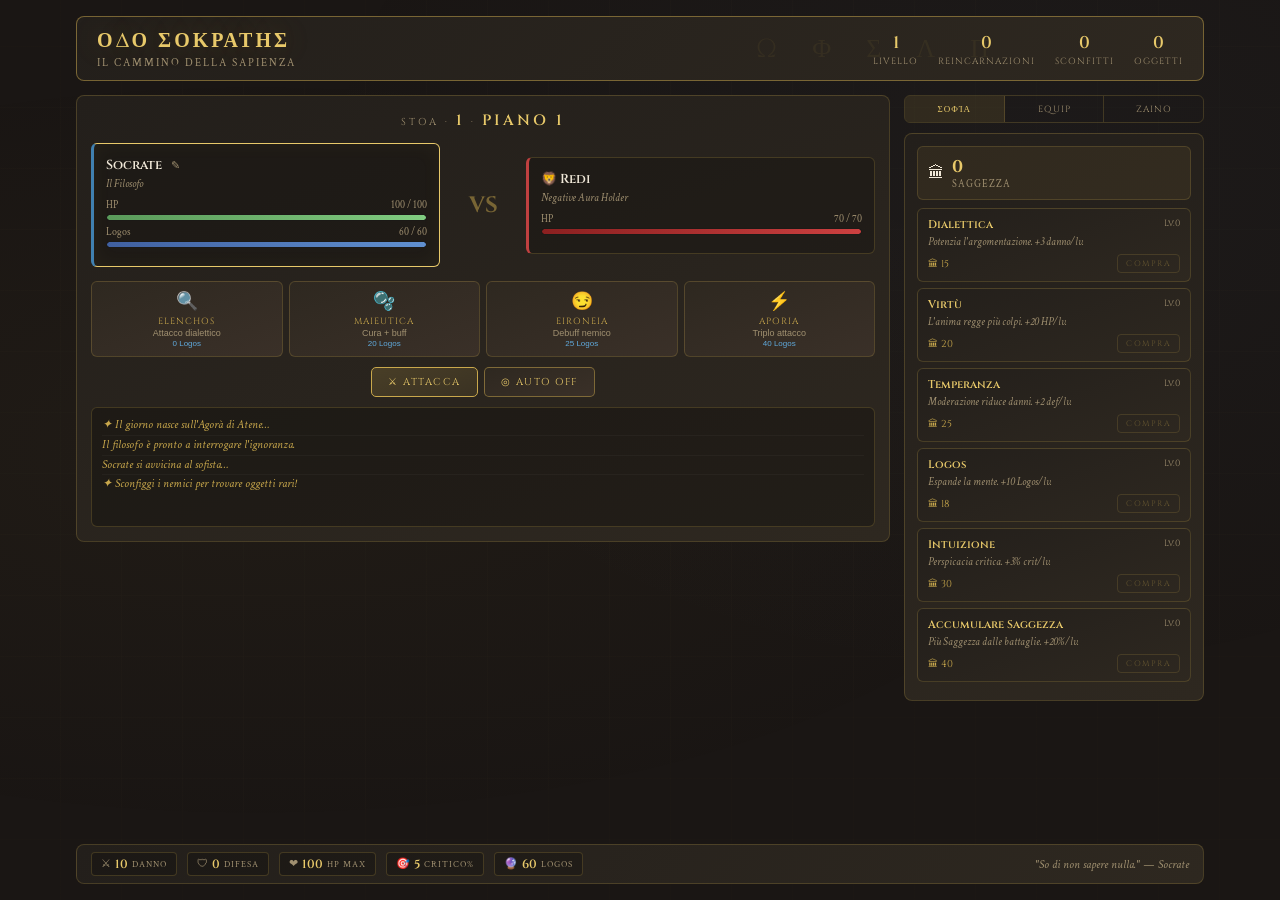
==== commit ad32ea9d: "Add files via upload" ====
--- a/socrates_rpg.html
+++ b/socrates_rpg.html
@@ -3,784 +3,425 @@
 <head>
 <meta charset="UTF-8">
 <meta name="viewport" content="width=device-width, initial-scale=1.0">
-<title>Ὁ Σοφός — Il Cammino di Socrate</title>
+<title>ΟΔΟ ΣΟΚΡΑΤΗΣ — Il Cammino della Sapienza</title>
 <link href="https://fonts.googleapis.com/css2?family=Cinzel:wght@400;600;700&family=Crimson+Text:ital,wght@0,400;0,600;1,400&display=swap" rel="stylesheet">
 <style>
-  *, *::before, *::after { box-sizing: border-box; margin: 0; padding: 0; }
-
-  :root {
-    --gold: #c9a84c;
-    --gold-light: #e8c96a;
-    --gold-dim: #7a5f2a;
-    --marble: #1a1614;
-    --marble2: #231f1b;
-    --marble3: #2e2820;
-    --marble4: #3a3028;
-    --text: #f0e8d8;
-    --text-dim: #a09070;
-    --red: #c04040;
-    --red-dark: #801c1c;
-    --blue: #4080b0;
-    --blue-light: #60aadd;
-    --green: #5a9a5a;
-    --purple: #8060b0;
-    --purple-light: #a080d0;
-    --border: rgba(201,168,76,0.25);
-    --border-strong: rgba(201,168,76,0.5);
-  }
-
-  body {
-    background: var(--marble);
-    color: var(--text);
-    font-family: 'Crimson Text', Georgia, serif;
-    font-size: 16px;
-    min-height: 100vh;
-    overflow-x: hidden;
-  }
-
-  /* Background texture */
-  body::before {
-    content: '';
-    position: fixed;
-    inset: 0;
-    background:
-      radial-gradient(ellipse at 20% 50%, rgba(201,168,76,0.04) 0%, transparent 60%),
-      radial-gradient(ellipse at 80% 20%, rgba(96,130,180,0.04) 0%, transparent 50%),
-      repeating-linear-gradient(0deg, transparent, transparent 60px, rgba(201,168,76,0.015) 60px, rgba(201,168,76,0.015) 61px),
-      repeating-linear-gradient(90deg, transparent, transparent 60px, rgba(201,168,76,0.015) 60px, rgba(201,168,76,0.015) 61px);
-    pointer-events: none;
-    z-index: 0;
-  }
-
-  #app {
-    position: relative;
-    z-index: 1;
-    max-width: 1100px;
-    margin: 0 auto;
-    padding: 20px 16px;
-    display: grid;
-    grid-template-rows: auto 1fr auto;
-    gap: 16px;
-    min-height: 100vh;
-  }
-
-  /* ── HEADER ── */
-  header {
-    display: flex;
-    align-items: center;
-    justify-content: space-between;
-    padding: 12px 24px;
-    border: 1px solid var(--border-strong);
-    background: linear-gradient(135deg, var(--marble2), var(--marble3));
-    border-radius: 8px;
-    position: relative;
-    overflow: hidden;
-  }
-  header::after {
-    content: 'Ω Φ Σ Λ Π';
-    position: absolute;
-    right: 200px;
-    top: 50%;
-    transform: translateY(-50%);
-    font-family: 'Cinzel', serif;
-    font-size: 28px;
-    color: rgba(201,168,76,0.08);
-    letter-spacing: 16px;
-    pointer-events: none;
-  }
-  .game-title {
-    font-family: 'Cinzel', serif;
-    font-size: 22px;
-    font-weight: 700;
-    color: var(--gold-light);
-    letter-spacing: 3px;
-    text-shadow: 0 0 30px rgba(201,168,76,0.3);
-  }
-  .game-subtitle {
-    font-size: 12px;
-    color: var(--text-dim);
-    letter-spacing: 2px;
-    text-transform: uppercase;
-    margin-top: 2px;
-  }
-  .header-stats {
-    display: flex;
-    gap: 24px;
-    font-family: 'Cinzel', serif;
-    font-size: 13px;
-  }
-  .hstat {
-    display: flex;
-    flex-direction: column;
-    align-items: center;
-    gap: 2px;
-  }
-  .hstat-val {
-    font-size: 18px;
-    font-weight: 600;
-    color: var(--gold-light);
-  }
-  .hstat-label {
-    font-size: 10px;
-    color: var(--text-dim);
-    letter-spacing: 1px;
-    text-transform: uppercase;
-  }
-
-  /* ── MAIN LAYOUT ── */
-  .main-grid {
-    display: grid;
-    grid-template-columns: 1fr 1fr 280px;
-    gap: 16px;
-    align-items: start;
-  }
-
-  /* ── PANELS ── */
-  .panel {
-    background: linear-gradient(160deg, var(--marble2), var(--marble3));
-    border: 1px solid var(--border);
-    border-radius: 8px;
-    padding: 16px;
-    position: relative;
-  }
-  .panel-title {
-    font-family: 'Cinzel', serif;
-    font-size: 11px;
-    letter-spacing: 3px;
-    color: var(--gold);
-    text-transform: uppercase;
-    margin-bottom: 14px;
-    padding-bottom: 8px;
-    border-bottom: 1px solid var(--border);
-  }
-
-  /* ── ARENA ── */
-  .arena {
-    grid-column: 1 / 3;
-  }
-  .arena-floor {
-    text-align: center;
-    font-family: 'Cinzel', serif;
-    font-size: 11px;
-    letter-spacing: 3px;
-    color: var(--text-dim);
-    margin-bottom: 16px;
-    text-transform: uppercase;
-  }
-  .arena-floor span {
-    color: var(--gold-light);
-    font-size: 16px;
-    font-weight: 600;
-  }
-
-  /* combatants */
-  .combatants {
-    display: grid;
-    grid-template-columns: 1fr 80px 1fr;
-    gap: 8px;
-    align-items: center;
-    margin-bottom: 16px;
-  }
-  .combatant {
-    padding: 14px;
-    border-radius: 6px;
-    border: 1px solid var(--border);
-    background: rgba(0,0,0,0.2);
-    position: relative;
-    transition: border-color 0.3s;
-  }
-  .combatant.active-turn {
-    border-color: var(--gold-light);
-    box-shadow: inset 0 0 20px rgba(201,168,76,0.05);
-  }
-  .combatant.player-side { border-left: 3px solid var(--blue); }
-  .combatant.enemy-side { border-left: 3px solid var(--red); }
-
-  .combatant-name {
-    font-family: 'Cinzel', serif;
-    font-size: 14px;
-    font-weight: 600;
-    margin-bottom: 4px;
-  }
-  .combatant-title {
-    font-size: 11px;
-    color: var(--text-dim);
-    font-style: italic;
-    margin-bottom: 10px;
-  }
-
-  .hp-bar-wrap { margin-bottom: 6px; }
-  .hp-label {
-    display: flex;
-    justify-content: space-between;
-    font-size: 11px;
-    color: var(--text-dim);
-    margin-bottom: 3px;
-  }
-  .bar-track {
-    height: 8px;
-    background: rgba(0,0,0,0.4);
-    border-radius: 4px;
-    overflow: hidden;
-    border: 1px solid rgba(255,255,255,0.05);
-  }
-  .bar-fill {
-    height: 100%;
-    border-radius: 4px;
-    transition: width 0.4s ease;
-  }
-  .hp-fill { background: linear-gradient(90deg, #5a9a5a, #80cc80); }
-  .mp-fill { background: linear-gradient(90deg, #4060a0, #6090d0); }
-  .hp-fill.low { background: linear-gradient(90deg, var(--red-dark), var(--red)); }
-  .hp-fill.critical { background: linear-gradient(90deg, #8b0000, #cc2020);
-    animation: pulse-red 0.6s infinite alternate; }
-  @keyframes pulse-red { to { opacity: 0.7; } }
-
-  .enemy-hp-fill { background: linear-gradient(90deg, #8b2020, #cc4040); }
-
-  .combatant-status {
-    display: flex;
-    gap: 4px;
-    margin-top: 8px;
-    flex-wrap: wrap;
-  }
-  .status-badge {
-    font-size: 10px;
-    padding: 2px 6px;
-    border-radius: 3px;
-    font-family: 'Cinzel', serif;
-    letter-spacing: 1px;
-  }
-  .status-buff { background: rgba(90,154,90,0.3); color: #a0e0a0; border: 1px solid rgba(90,154,90,0.4); }
-  .status-debuff { background: rgba(180,60,60,0.3); color: #e0a0a0; border: 1px solid rgba(180,60,60,0.4); }
-  .status-stun { background: rgba(180,160,40,0.3); color: #e0d080; border: 1px solid rgba(180,160,40,0.4); }
-
-  .vs-center {
-    display: flex;
-    flex-direction: column;
-    align-items: center;
-    gap: 8px;
-  }
-  .vs-text {
-    font-family: 'Cinzel', serif;
-    font-size: 24px;
-    font-weight: 700;
-    color: var(--border-strong);
-    text-shadow: 0 0 20px rgba(201,168,76,0.2);
-  }
-
-  /* damage pop */
-  .dmg-pop {
-    position: absolute;
-    font-family: 'Cinzel', serif;
-    font-weight: 700;
-    font-size: 22px;
-    pointer-events: none;
-    animation: dmg-rise 1.2s ease-out forwards;
-    z-index: 100;
-  }
-  @keyframes dmg-rise {
-    0% { opacity: 1; transform: translateY(0) scale(1); }
-    60% { opacity: 1; transform: translateY(-40px) scale(1.2); }
-    100% { opacity: 0; transform: translateY(-70px) scale(0.8); }
-  }
-
-  /* ── SKILLS ── */
-  .skills-row {
-    display: grid;
-    grid-template-columns: repeat(4, 1fr);
-    gap: 8px;
-    margin-bottom: 12px;
-  }
-  .skill-btn {
-    background: linear-gradient(160deg, var(--marble3), var(--marble4));
-    border: 1px solid var(--border);
-    border-radius: 6px;
-    padding: 10px 6px;
-    cursor: pointer;
-    transition: all 0.15s;
-    text-align: center;
-    position: relative;
-    overflow: hidden;
-  }
-  .skill-btn:hover:not(:disabled) {
-    border-color: var(--gold);
-    background: linear-gradient(160deg, var(--marble4), rgba(201,168,76,0.08));
-    transform: translateY(-1px);
-  }
-  .skill-btn:active:not(:disabled) { transform: translateY(0); }
-  .skill-btn:disabled { opacity: 0.4; cursor: not-allowed; }
-  .skill-btn.on-cooldown { border-color: rgba(100,80,40,0.4); }
-  .skill-icon { font-size: 20px; display: block; margin-bottom: 4px; }
-  .skill-name {
-    font-family: 'Cinzel', serif;
-    font-size: 10px;
-    color: var(--gold);
-    letter-spacing: 1px;
-    display: block;
-  }
-  .skill-desc { font-size: 10px; color: var(--text-dim); display: block; margin-top: 2px; }
-  .skill-cd {
-    position: absolute;
-    inset: 0;
-    background: rgba(0,0,0,0.6);
-    display: flex;
-    align-items: center;
-    justify-content: center;
-    font-family: 'Cinzel', serif;
-    font-size: 18px;
-    font-weight: 700;
-    color: var(--gold-light);
-    border-radius: 6px;
-  }
-  .skill-cost { font-size: 9px; color: var(--blue-light); display: block; margin-top: 2px; }
-
-  /* combat controls */
-  .combat-controls {
-    display: flex;
-    gap: 8px;
-    align-items: center;
-    justify-content: center;
-  }
-  .btn {
-    font-family: 'Cinzel', serif;
-    font-size: 11px;
-    letter-spacing: 2px;
-    padding: 8px 20px;
-    border: 1px solid var(--border-strong);
-    background: linear-gradient(160deg, var(--marble3), var(--marble4));
-    color: var(--gold-light);
-    border-radius: 5px;
-    cursor: pointer;
-    transition: all 0.15s;
-    text-transform: uppercase;
-  }
-  .btn:hover { background: linear-gradient(160deg, var(--marble4), rgba(201,168,76,0.12)); border-color: var(--gold); }
-  .btn:active { transform: scale(0.97); }
-  .btn.primary {
-    background: linear-gradient(160deg, rgba(201,168,76,0.2), rgba(201,168,76,0.1));
-    border-color: var(--gold);
-  }
-  .btn.auto-on {
-    background: linear-gradient(160deg, rgba(90,154,90,0.25), rgba(90,154,90,0.1));
-    border-color: var(--green);
-    color: #a0e0a0;
-  }
-  .btn:disabled { opacity: 0.4; cursor: not-allowed; }
-
-  /* ── COMBAT LOG ── */
-  .log-panel {
-    border: 1px solid var(--border);
-    background: rgba(0,0,0,0.25);
-    border-radius: 6px;
-    padding: 10px 12px;
-    height: 140px;
-    overflow-y: auto;
-    margin-top: 12px;
-    scroll-behavior: smooth;
-  }
-  .log-panel::-webkit-scrollbar { width: 4px; }
-  .log-panel::-webkit-scrollbar-track { background: transparent; }
-  .log-panel::-webkit-scrollbar-thumb { background: var(--border-strong); border-radius: 2px; }
-  .log-entry {
-    font-size: 13px;
-    padding: 2px 0;
-    border-bottom: 1px solid rgba(255,255,255,0.03);
-    line-height: 1.4;
-  }
-  .log-entry:last-child { border: none; }
-  .log-player { color: var(--blue-light); }
-  .log-enemy { color: #e08080; }
-  .log-system { color: var(--gold); font-style: italic; }
-  .log-reward { color: #a0d080; }
-  .log-crit { color: var(--gold-light); font-weight: 600; }
-
-  /* ── UPGRADES ── */
-  .upgrades-panel {
-    display: flex;
-    flex-direction: column;
-    gap: 8px;
-  }
-  .wisdom-display {
-    display: flex;
-    align-items: center;
-    gap: 8px;
-    padding: 10px 12px;
-    background: rgba(201,168,76,0.08);
-    border: 1px solid rgba(201,168,76,0.2);
-    border-radius: 6px;
-    margin-bottom: 6px;
-  }
-  .wisdom-icon { font-size: 18px; }
-  .wisdom-amount {
-    font-family: 'Cinzel', serif;
-    font-size: 18px;
-    font-weight: 700;
-    color: var(--gold-light);
-  }
-  .wisdom-label { font-size: 11px; color: var(--text-dim); letter-spacing: 1px; }
-
-  .upgrade-item {
-    border: 1px solid var(--border);
-    border-radius: 6px;
-    padding: 10px 12px;
-    background: linear-gradient(160deg, var(--marble2), var(--marble3));
-    transition: all 0.15s;
-  }
-  .upgrade-header {
-    display: flex;
-    justify-content: space-between;
-    align-items: flex-start;
-    margin-bottom: 4px;
-  }
-  .upgrade-name {
-    font-family: 'Cinzel', serif;
-    font-size: 12px;
-    color: var(--gold-light);
-    font-weight: 600;
-  }
-  .upgrade-level {
-    font-size: 10px;
-    color: var(--text-dim);
-    font-family: 'Cinzel', serif;
-  }
-  .upgrade-desc { font-size: 12px; color: var(--text-dim); margin-bottom: 6px; font-style: italic; }
-  .upgrade-footer {
-    display: flex;
-    justify-content: space-between;
-    align-items: center;
-  }
-  .upgrade-cost {
-    font-size: 11px;
-    color: var(--gold);
-    font-family: 'Cinzel', serif;
-    display: flex;
-    align-items: center;
-    gap: 4px;
-  }
-  .upgrade-btn {
-    font-family: 'Cinzel', serif;
-    font-size: 9px;
-    letter-spacing: 2px;
-    padding: 4px 10px;
-    border: 1px solid var(--border-strong);
-    background: transparent;
-    color: var(--gold);
-    border-radius: 4px;
-    cursor: pointer;
-    transition: all 0.15s;
-    text-transform: uppercase;
-  }
-  .upgrade-btn:hover { background: rgba(201,168,76,0.15); border-color: var(--gold-light); }
-  .upgrade-btn:disabled { opacity: 0.35; cursor: not-allowed; }
-  .upgrade-effect { font-size: 11px; color: #80b080; }
-
-  /* prestige */
-  .prestige-panel {
-    padding: 12px;
-    background: linear-gradient(135deg, rgba(128,96,176,0.1), rgba(96,80,160,0.05));
-    border: 1px solid rgba(160,128,208,0.3);
-    border-radius: 6px;
-    margin-top: 4px;
-    text-align: center;
-  }
-  .prestige-title {
-    font-family: 'Cinzel', serif;
-    font-size: 11px;
-    letter-spacing: 2px;
-    color: var(--purple-light);
-    margin-bottom: 4px;
-    text-transform: uppercase;
-  }
-  .prestige-desc { font-size: 12px; color: var(--text-dim); font-style: italic; margin-bottom: 8px; }
-  .btn-prestige {
-    background: linear-gradient(135deg, rgba(128,96,176,0.3), rgba(96,80,160,0.15));
-    border-color: var(--purple-light);
-    color: var(--purple-light);
-  }
-  .btn-prestige:hover { background: linear-gradient(135deg, rgba(128,96,176,0.5), rgba(96,80,160,0.3)); }
-
-  /* ── BOTTOM ── */
-  .bottom-bar {
-    display: flex;
-    gap: 12px;
-    align-items: center;
-    padding: 8px 16px;
-    border: 1px solid var(--border);
-    background: linear-gradient(135deg, var(--marble2), var(--marble3));
-    border-radius: 8px;
-    font-size: 12px;
-    color: var(--text-dim);
-  }
-  .stat-chip {
-    display: flex;
-    align-items: center;
-    gap: 5px;
-    padding: 4px 10px;
-    border: 1px solid var(--border);
-    border-radius: 4px;
-    background: rgba(0,0,0,0.2);
-  }
-  .stat-chip-icon { font-size: 12px; }
-  .stat-chip-val {
-    font-family: 'Cinzel', serif;
-    font-size: 13px;
-    font-weight: 600;
-    color: var(--gold-light);
-  }
-  .stat-chip-label { font-size: 10px; color: var(--text-dim); letter-spacing: 1px; }
-
-  /* ── OVERLAY ── */
-  .overlay {
-    display: none;
-    position: fixed;
-    inset: 0;
-    background: rgba(10,8,6,0.85);
-    z-index: 200;
-    align-items: center;
-    justify-content: center;
-  }
-  .overlay.show { display: flex; }
-  .overlay-box {
-    background: linear-gradient(160deg, var(--marble2), var(--marble3));
-    border: 1px solid var(--border-strong);
-    border-radius: 12px;
-    padding: 32px 40px;
-    text-align: center;
-    max-width: 400px;
-    width: 90%;
-    box-shadow: 0 0 60px rgba(0,0,0,0.8);
-    animation: pop-in 0.3s ease-out;
-  }
-  @keyframes pop-in {
-    from { transform: scale(0.85) translateY(20px); opacity: 0; }
-    to   { transform: scale(1) translateY(0); opacity: 1; }
-  }
-  .overlay-icon { font-size: 48px; margin-bottom: 12px; }
-  .overlay-title {
-    font-family: 'Cinzel', serif;
-    font-size: 20px;
-    font-weight: 700;
-    color: var(--gold-light);
-    letter-spacing: 2px;
-    margin-bottom: 8px;
-  }
-  .overlay-body { font-size: 14px; color: var(--text-dim); line-height: 1.7; margin-bottom: 20px; font-style: italic; }
-  .overlay-rewards { margin-bottom: 20px; }
-  .reward-line {
-    font-family: 'Cinzel', serif;
-    font-size: 15px;
-    color: var(--gold-light);
-    padding: 4px 0;
-  }
-
-  /* SCROLLBAR global */
-  ::-webkit-scrollbar { width: 4px; }
-  ::-webkit-scrollbar-track { background: transparent; }
-  ::-webkit-scrollbar-thumb { background: var(--border); border-radius: 2px; }
-
-  @media (max-width: 768px) {
-    .main-grid { grid-template-columns: 1fr; }
-    .arena { grid-column: 1; }
-    .skills-row { grid-template-columns: repeat(2, 1fr); }
-    .combatants { grid-template-columns: 1fr 40px 1fr; }
-    header { flex-direction: column; gap: 12px; }
-    .header-stats { gap: 16px; }
-  }
+*, *::before, *::after { box-sizing: border-box; margin: 0; padding: 0; }
+:root {
+  --gold: #c9a84c; --gold-light: #e8c96a; --gold-dim: #7a5f2a;
+  --marble: #1a1614; --marble2: #231f1b; --marble3: #2e2820; --marble4: #3a3028;
+  --text: #f0e8d8; --text-dim: #a09070;
+  --red: #c04040; --red-dark: #801c1c;
+  --blue: #4080b0; --blue-light: #60aadd;
+  --green: #5a9a5a; --green-light: #80cc80;
+  --purple: #8060b0; --purple-light: #a080d0;
+  --border: rgba(201,168,76,0.22); --border-strong: rgba(201,168,76,0.5);
+  /* rarity colors */
+  --common: #a09070; --uncommon: #5aaa5a; --rare: #5090d0; --legendary: #e8a030;
+}
+body { background: var(--marble); color: var(--text); font-family: 'Crimson Text', Georgia, serif; font-size: 16px; min-height: 100vh; overflow-x: hidden; }
+body::before {
+  content: ''; position: fixed; inset: 0;
+  background:
+    radial-gradient(ellipse at 20% 50%, rgba(201,168,76,0.04) 0%, transparent 60%),
+    radial-gradient(ellipse at 80% 20%, rgba(96,130,180,0.04) 0%, transparent 50%),
+    repeating-linear-gradient(0deg, transparent, transparent 60px, rgba(201,168,76,0.012) 60px, rgba(201,168,76,0.012) 61px),
+    repeating-linear-gradient(90deg, transparent, transparent 60px, rgba(201,168,76,0.012) 60px, rgba(201,168,76,0.012) 61px);
+  pointer-events: none; z-index: 0;
+}
+#app { position: relative; z-index: 1; max-width: 1160px; margin: 0 auto; padding: 16px; display: grid; grid-template-rows: auto 1fr auto; gap: 14px; min-height: 100vh; }
+
+/* HEADER */
+header {
+  display: flex; align-items: center; justify-content: space-between;
+  padding: 10px 20px; border: 1px solid var(--border-strong);
+  background: linear-gradient(135deg, var(--marble2), var(--marble3));
+  border-radius: 8px; position: relative; overflow: hidden;
+}
+header::after {
+  content: 'Ω Φ Σ Λ Π'; position: absolute; right: 200px; top: 50%; transform: translateY(-50%);
+  font-family: 'Cinzel', serif; font-size: 26px; color: rgba(201,168,76,0.07); letter-spacing: 14px; pointer-events: none;
+}
+.game-title { font-family: 'Cinzel', serif; font-size: 20px; font-weight: 700; color: var(--gold-light); letter-spacing: 3px; text-shadow: 0 0 30px rgba(201,168,76,0.3); }
+.game-subtitle { font-size: 11px; color: var(--text-dim); letter-spacing: 2px; text-transform: uppercase; margin-top: 2px; }
+.header-stats { display: flex; gap: 20px; font-family: 'Cinzel', serif; }
+.hstat { display: flex; flex-direction: column; align-items: center; gap: 1px; }
+.hstat-val { font-size: 17px; font-weight: 600; color: var(--gold-light); }
+.hstat-label { font-size: 9px; color: var(--text-dim); letter-spacing: 1px; text-transform: uppercase; }
+
+/* MAIN GRID */
+.main-grid { display: grid; grid-template-columns: 1fr 1fr 300px; gap: 14px; align-items: start; }
+
+/* PANEL */
+.panel { background: linear-gradient(160deg, var(--marble2), var(--marble3)); border: 1px solid var(--border); border-radius: 8px; padding: 14px; position: relative; }
+.panel-title { font-family: 'Cinzel', serif; font-size: 10px; letter-spacing: 3px; color: var(--gold); text-transform: uppercase; margin-bottom: 12px; padding-bottom: 7px; border-bottom: 1px solid var(--border); }
+
+/* ARENA */
+.arena { grid-column: 1 / 3; }
+.arena-floor { text-align: center; font-family: 'Cinzel', serif; font-size: 10px; letter-spacing: 3px; color: var(--text-dim); margin-bottom: 12px; text-transform: uppercase; }
+.arena-floor span { color: var(--gold-light); font-size: 15px; font-weight: 600; }
+.combatants { display: grid; grid-template-columns: 1fr 70px 1fr; gap: 8px; align-items: center; margin-bottom: 14px; }
+.combatant { padding: 12px; border-radius: 6px; border: 1px solid var(--border); background: rgba(0,0,0,0.2); position: relative; transition: border-color 0.3s; }
+.combatant.active-turn { border-color: var(--gold-light); box-shadow: inset 0 0 20px rgba(201,168,76,0.05); }
+.combatant.player-side { border-left: 3px solid var(--blue); }
+.combatant.enemy-side { border-left: 3px solid var(--red); }
+.combatant-name-row { display: flex; align-items: center; gap: 6px; margin-bottom: 3px; }
+.combatant-name { font-family: 'Cinzel', serif; font-size: 13px; font-weight: 600; }
+.name-edit-btn { background: none; border: none; cursor: pointer; color: var(--text-dim); font-size: 11px; padding: 1px 3px; border-radius: 3px; transition: color 0.15s; line-height: 1; }
+.name-edit-btn:hover { color: var(--gold); }
+.name-input { font-family: 'Cinzel', serif; font-size: 13px; font-weight: 600; background: rgba(201,168,76,0.1); border: 1px solid var(--gold); color: var(--gold-light); border-radius: 4px; padding: 1px 6px; width: 140px; outline: none; }
+.combatant-title { font-size: 11px; color: var(--text-dim); font-style: italic; margin-bottom: 8px; }
+.hp-bar-wrap { margin-bottom: 5px; }
+.hp-label { display: flex; justify-content: space-between; font-size: 10px; color: var(--text-dim); margin-bottom: 2px; }
+.bar-track { height: 7px; background: rgba(0,0,0,0.4); border-radius: 4px; overflow: hidden; border: 1px solid rgba(255,255,255,0.04); }
+.bar-fill { height: 100%; border-radius: 4px; transition: width 0.4s ease; }
+.hp-fill { background: linear-gradient(90deg, #5a9a5a, #80cc80); }
+.mp-fill { background: linear-gradient(90deg, #4060a0, #6090d0); }
+.hp-fill.low { background: linear-gradient(90deg, var(--red-dark), var(--red)); }
+.hp-fill.critical { background: linear-gradient(90deg, #8b0000, #cc2020); animation: pulse-red 0.6s infinite alternate; }
+@keyframes pulse-red { to { opacity: 0.7; } }
+.enemy-hp-fill { background: linear-gradient(90deg, #8b2020, #cc4040); }
+.combatant-status { display: flex; gap: 4px; margin-top: 6px; flex-wrap: wrap; }
+.status-badge { font-size: 9px; padding: 1px 5px; border-radius: 3px; font-family: 'Cinzel', serif; letter-spacing: 0.5px; }
+.status-buff { background: rgba(90,154,90,0.3); color: #a0e0a0; border: 1px solid rgba(90,154,90,0.4); }
+.status-debuff { background: rgba(180,60,60,0.3); color: #e0a0a0; border: 1px solid rgba(180,60,60,0.4); }
+.vs-center { display: flex; flex-direction: column; align-items: center; gap: 6px; }
+.vs-text { font-family: 'Cinzel', serif; font-size: 22px; font-weight: 700; color: var(--border-strong); }
+
+/* damage pop */
+.dmg-pop { position: absolute; font-family: 'Cinzel', serif; font-weight: 700; font-size: 20px; pointer-events: none; animation: dmg-rise 1.2s ease-out forwards; z-index: 100; }
+@keyframes dmg-rise { 0%{opacity:1;transform:translateY(0) scale(1)} 60%{opacity:1;transform:translateY(-36px) scale(1.2)} 100%{opacity:0;transform:translateY(-65px) scale(0.8)} }
+.heal-pop { color: #80ee80 !important; }
+
+/* SKILLS */
+.skills-row { display: grid; grid-template-columns: repeat(4, 1fr); gap: 6px; margin-bottom: 10px; }
+.skill-btn { background: linear-gradient(160deg, var(--marble3), var(--marble4)); border: 1px solid var(--border); border-radius: 6px; padding: 8px 4px; cursor: pointer; transition: all 0.15s; text-align: center; position: relative; overflow: hidden; }
+.skill-btn:hover:not(:disabled) { border-color: var(--gold); background: linear-gradient(160deg, var(--marble4), rgba(201,168,76,0.08)); transform: translateY(-1px); }
+.skill-btn:active:not(:disabled) { transform: translateY(0); }
+.skill-btn:disabled { opacity: 0.4; cursor: not-allowed; }
+.skill-btn.on-cooldown { border-color: rgba(100,80,40,0.4); }
+.skill-icon { font-size: 18px; display: block; margin-bottom: 3px; }
+.skill-name { font-family: 'Cinzel', serif; font-size: 9px; color: var(--gold); letter-spacing: 1px; display: block; }
+.skill-desc { font-size: 9px; color: var(--text-dim); display: block; margin-top: 1px; }
+.skill-cd { position: absolute; inset: 0; background: rgba(0,0,0,0.65); display: flex; align-items: center; justify-content: center; font-family: 'Cinzel', serif; font-size: 18px; font-weight: 700; color: var(--gold-light); border-radius: 6px; }
+.skill-cost { font-size: 8px; color: var(--blue-light); display: block; margin-top: 1px; }
+
+/* COMBAT CONTROLS */
+.combat-controls { display: flex; gap: 6px; align-items: center; justify-content: center; }
+.btn { font-family: 'Cinzel', serif; font-size: 10px; letter-spacing: 1.5px; padding: 7px 16px; border: 1px solid var(--border-strong); background: linear-gradient(160deg, var(--marble3), var(--marble4)); color: var(--gold-light); border-radius: 5px; cursor: pointer; transition: all 0.15s; text-transform: uppercase; }
+.btn:hover { background: linear-gradient(160deg, var(--marble4), rgba(201,168,76,0.12)); border-color: var(--gold); }
+.btn:active { transform: scale(0.97); }
+.btn.primary { background: linear-gradient(160deg, rgba(201,168,76,0.2), rgba(201,168,76,0.1)); border-color: var(--gold); }
+.btn.auto-on { background: linear-gradient(160deg, rgba(90,154,90,0.25), rgba(90,154,90,0.1)); border-color: var(--green); color: #a0e0a0; }
+.btn:disabled { opacity: 0.4; cursor: not-allowed; }
+
+/* LOG */
+.log-panel { border: 1px solid var(--border); background: rgba(0,0,0,0.25); border-radius: 6px; padding: 8px 10px; height: 120px; overflow-y: auto; margin-top: 10px; scroll-behavior: smooth; }
+.log-panel::-webkit-scrollbar { width: 3px; }
+.log-panel::-webkit-scrollbar-thumb { background: var(--border-strong); border-radius: 2px; }
+.log-entry { font-size: 12px; padding: 1px 0; border-bottom: 1px solid rgba(255,255,255,0.03); line-height: 1.4; }
+.log-entry:last-child { border: none; }
+.log-player { color: var(--blue-light); }
+.log-enemy { color: #e08080; }
+.log-system { color: var(--gold); font-style: italic; }
+.log-reward { color: #a0d080; }
+.log-crit { color: var(--gold-light); font-weight: 600; }
+.log-item { color: var(--legendary); }
+
+/* RIGHT PANEL — TABS */
+.right-panel { display: flex; flex-direction: column; gap: 10px; }
+.tabs-bar { display: flex; gap: 0; border: 1px solid var(--border); border-radius: 6px; overflow: hidden; margin-bottom: 0; }
+.tab-btn { flex: 1; padding: 7px 4px; font-family: 'Cinzel', serif; font-size: 9px; letter-spacing: 1px; text-transform: uppercase; background: transparent; border: none; color: var(--text-dim); cursor: pointer; transition: all 0.15s; border-right: 1px solid var(--border); }
+.tab-btn:last-child { border-right: none; }
+.tab-btn.active { background: rgba(201,168,76,0.12); color: var(--gold-light); }
+.tab-btn:hover:not(.active) { background: rgba(201,168,76,0.05); color: var(--text); }
+.tab-content { display: none; }
+.tab-content.active { display: block; }
+
+/* UPGRADES */
+.wisdom-display { display: flex; align-items: center; gap: 8px; padding: 8px 10px; background: rgba(201,168,76,0.08); border: 1px solid rgba(201,168,76,0.2); border-radius: 6px; margin-bottom: 8px; }
+.wisdom-icon { font-size: 16px; }
+.wisdom-amount { font-family: 'Cinzel', serif; font-size: 17px; font-weight: 700; color: var(--gold-light); }
+.wisdom-label { font-size: 10px; color: var(--text-dim); letter-spacing: 1px; }
+.upgrade-item { border: 1px solid var(--border); border-radius: 6px; padding: 8px 10px; background: linear-gradient(160deg, var(--marble2), var(--marble3)); margin-bottom: 6px; }
+.upgrade-header { display: flex; justify-content: space-between; align-items: flex-start; margin-bottom: 3px; }
+.upgrade-name { font-family: 'Cinzel', serif; font-size: 11px; color: var(--gold-light); font-weight: 600; }
+.upgrade-level { font-size: 9px; color: var(--text-dim); font-family: 'Cinzel', serif; }
+.upgrade-desc { font-size: 11px; color: var(--text-dim); margin-bottom: 5px; font-style: italic; }
+.upgrade-footer { display: flex; justify-content: space-between; align-items: center; }
+.upgrade-cost { font-size: 10px; color: var(--gold); font-family: 'Cinzel', serif; }
+.upgrade-effect { font-size: 10px; color: #80b080; }
+.upgrade-btn { font-family: 'Cinzel', serif; font-size: 8px; letter-spacing: 1.5px; padding: 3px 8px; border: 1px solid var(--border-strong); background: transparent; color: var(--gold); border-radius: 4px; cursor: pointer; transition: all 0.15s; text-transform: uppercase; }
+.upgrade-btn:hover { background: rgba(201,168,76,0.15); border-color: var(--gold-light); }
+.upgrade-btn:disabled { opacity: 0.35; cursor: not-allowed; }
+
+/* PRESTIGE */
+.prestige-panel { padding: 10px; background: linear-gradient(135deg, rgba(128,96,176,0.1), rgba(96,80,160,0.05)); border: 1px solid rgba(160,128,208,0.3); border-radius: 6px; text-align: center; margin-top: 4px; }
+.prestige-title { font-family: 'Cinzel', serif; font-size: 10px; letter-spacing: 2px; color: var(--purple-light); margin-bottom: 3px; text-transform: uppercase; }
+.prestige-desc { font-size: 11px; color: var(--text-dim); font-style: italic; margin-bottom: 7px; }
+.btn-prestige { background: linear-gradient(135deg, rgba(128,96,176,0.3), rgba(96,80,160,0.15)); border-color: var(--purple-light); color: var(--purple-light); }
+.btn-prestige:hover { background: linear-gradient(135deg, rgba(128,96,176,0.5), rgba(96,80,160,0.3)); }
+
+/* EQUIPMENT PANEL */
+.equip-slots { display: flex; flex-direction: column; gap: 6px; margin-bottom: 10px; }
+.equip-slot { display: flex; align-items: center; gap: 8px; padding: 7px 10px; border: 1px solid var(--border); border-radius: 6px; background: rgba(0,0,0,0.2); cursor: pointer; transition: all 0.15s; min-height: 48px; }
+.equip-slot:hover { border-color: rgba(201,168,76,0.4); background: rgba(201,168,76,0.04); }
+.equip-slot.has-item { border-color: rgba(201,168,76,0.35); }
+.slot-icon { font-size: 18px; width: 24px; text-align: center; flex-shrink: 0; }
+.slot-info { flex: 1; min-width: 0; }
+.slot-type { font-family: 'Cinzel', serif; font-size: 9px; color: var(--text-dim); letter-spacing: 1px; text-transform: uppercase; }
+.slot-item-name { font-size: 11px; color: var(--text); font-weight: 600; white-space: nowrap; overflow: hidden; text-overflow: ellipsis; }
+.slot-item-stats { font-size: 10px; color: var(--text-dim); margin-top: 1px; }
+.slot-empty { font-size: 11px; color: rgba(160,144,112,0.5); font-style: italic; }
+.slot-unequip { font-size: 9px; color: var(--red); padding: 2px 6px; border: 1px solid rgba(192,64,64,0.4); border-radius: 3px; cursor: pointer; flex-shrink: 0; font-family: 'Cinzel', serif; background: transparent; }
+.slot-unequip:hover { background: rgba(192,64,64,0.15); }
+
+/* rarity colors for slot */
+.rarity-common .slot-item-name { color: var(--common); }
+.rarity-uncommon .slot-item-name { color: var(--uncommon); }
+.rarity-rare .slot-item-name { color: var(--rare); }
+.rarity-legendary .slot-item-name { color: var(--legendary); }
+
+/* INVENTORY */
+.inventory-header { display: flex; justify-content: space-between; align-items: center; margin-bottom: 8px; }
+.inv-count { font-size: 10px; color: var(--text-dim); font-family: 'Cinzel', serif; }
+.inventory-grid { display: flex; flex-direction: column; gap: 4px; max-height: 340px; overflow-y: auto; padding-right: 4px; }
+.inventory-grid::-webkit-scrollbar { width: 3px; }
+.inventory-grid::-webkit-scrollbar-thumb { background: var(--border-strong); border-radius: 2px; }
+.inv-item { display: flex; align-items: center; gap: 7px; padding: 6px 8px; border: 1px solid var(--border); border-radius: 5px; background: rgba(0,0,0,0.15); cursor: pointer; transition: all 0.12s; }
+.inv-item:hover { border-color: rgba(201,168,76,0.4); background: rgba(201,168,76,0.05); }
+.inv-item.equipped { border-color: rgba(201,168,76,0.5); background: rgba(201,168,76,0.06); }
+.inv-item-icon { font-size: 16px; flex-shrink: 0; }
+.inv-item-info { flex: 1; min-width: 0; }
+.inv-item-name { font-size: 11px; font-weight: 600; white-space: nowrap; overflow: hidden; text-overflow: ellipsis; }
+.inv-item-sub { font-size: 10px; color: var(--text-dim); }
+.inv-item-equip { font-size: 9px; padding: 2px 6px; border: 1px solid var(--border-strong); border-radius: 3px; cursor: pointer; font-family: 'Cinzel', serif; background: transparent; color: var(--gold); flex-shrink: 0; }
+.inv-item-equip:hover { background: rgba(201,168,76,0.15); }
+.inv-item-equip.equipped-btn { border-color: rgba(90,154,90,0.5); color: #80c080; }
+.inv-empty { font-size: 12px; color: var(--text-dim); text-align: center; padding: 20px; font-style: italic; }
+
+/* rarity pill */
+.rarity-pill { font-size: 8px; padding: 1px 5px; border-radius: 10px; font-family: 'Cinzel', serif; letter-spacing: 0.5px; flex-shrink: 0; }
+.rp-common { background: rgba(160,144,112,0.2); color: var(--common); border: 1px solid rgba(160,144,112,0.3); }
+.rp-uncommon { background: rgba(90,170,90,0.2); color: var(--uncommon); border: 1px solid rgba(90,170,90,0.3); }
+.rp-rare { background: rgba(80,144,208,0.2); color: var(--rare); border: 1px solid rgba(80,144,208,0.3); }
+.rp-legendary { background: rgba(232,160,48,0.2); color: var(--legendary); border: 1px solid rgba(232,160,48,0.35); }
+
+/* BOTTOM */
+.bottom-bar { display: flex; gap: 10px; align-items: center; padding: 7px 14px; border: 1px solid var(--border); background: linear-gradient(135deg, var(--marble2), var(--marble3)); border-radius: 8px; font-size: 12px; color: var(--text-dim); flex-wrap: wrap; }
+.stat-chip { display: flex; align-items: center; gap: 4px; padding: 3px 9px; border: 1px solid var(--border); border-radius: 4px; background: rgba(0,0,0,0.2); }
+.stat-chip-icon { font-size: 11px; }
+.stat-chip-val { font-family: 'Cinzel', serif; font-size: 12px; font-weight: 600; color: var(--gold-light); }
+.stat-chip-label { font-size: 9px; color: var(--text-dim); letter-spacing: 1px; }
+
+/* OVERLAY */
+.overlay { display: none; position: fixed; inset: 0; background: rgba(10,8,6,0.88); z-index: 200; align-items: center; justify-content: center; }
+.overlay.show { display: flex; }
+.overlay-box { background: linear-gradient(160deg, var(--marble2), var(--marble3)); border: 1px solid var(--border-strong); border-radius: 12px; padding: 28px 36px; text-align: center; max-width: 440px; width: 92%; box-shadow: 0 0 60px rgba(0,0,0,0.9); animation: pop-in 0.3s ease-out; }
+@keyframes pop-in { from{transform:scale(0.85) translateY(20px);opacity:0} to{transform:scale(1) translateY(0);opacity:1} }
+.overlay-icon { font-size: 44px; margin-bottom: 10px; }
+.overlay-title { font-family: 'Cinzel', serif; font-size: 18px; font-weight: 700; color: var(--gold-light); letter-spacing: 2px; margin-bottom: 6px; }
+.overlay-body { font-size: 13px; color: var(--text-dim); line-height: 1.7; margin-bottom: 14px; font-style: italic; }
+.overlay-rewards { margin-bottom: 14px; }
+.reward-line { font-family: 'Cinzel', serif; font-size: 14px; color: var(--gold-light); padding: 3px 0; }
+
+/* ITEM DROP in overlay */
+.item-drop-box { margin: 10px 0; padding: 12px 16px; border-radius: 8px; border: 1px solid var(--border-strong); background: rgba(0,0,0,0.3); text-align: left; }
+.item-drop-label { font-family: 'Cinzel', serif; font-size: 9px; letter-spacing: 2px; color: var(--text-dim); text-transform: uppercase; margin-bottom: 6px; }
+.item-drop-row { display: flex; align-items: center; gap: 10px; }
+.item-drop-icon { font-size: 26px; }
+.item-drop-info { flex: 1; }
+.item-drop-name { font-family: 'Cinzel', serif; font-size: 14px; font-weight: 600; margin-bottom: 2px; }
+.item-drop-sub { font-size: 11px; color: var(--text-dim); }
+.item-drop-stats { font-size: 11px; margin-top: 4px; color: #90d090; }
+
+::-webkit-scrollbar { width: 3px; }
+::-webkit-scrollbar-thumb { background: var(--border); border-radius: 2px; }
+
+@media (max-width: 820px) {
+  .main-grid { grid-template-columns: 1fr; }
+  .arena { grid-column: 1; }
+  .skills-row { grid-template-columns: repeat(2, 1fr); }
+  .combatants { grid-template-columns: 1fr 40px 1fr; }
+  header { flex-direction: column; gap: 10px; }
+}
 </style>
 </head>
 <body>
 <div id="app">
 
-  <!-- HEADER -->
-  <header>
-    <div>
-      <div class="game-title">ΟΔΟ ΣΟΚΡΑΤΗΣ</div>
-      <div class="game-subtitle">Il Cammino della Sapienza</div>
-    </div>
-    <div class="header-stats">
-      <div class="hstat">
-        <div class="hstat-val" id="h-floor">1</div>
-        <div class="hstat-label">Livello</div>
+<!-- HEADER -->
+<header>
+  <div>
+    <div class="game-title">ΟΔΟ ΣΟΚΡΑΤΗΣ</div>
+    <div class="game-subtitle">Il Cammino della Sapienza</div>
+  </div>
+  <div class="header-stats">
+    <div class="hstat"><div class="hstat-val" id="h-floor">1</div><div class="hstat-label">Livello</div></div>
+    <div class="hstat"><div class="hstat-val" id="h-prestige">0</div><div class="hstat-label">Reincarnazioni</div></div>
+    <div class="hstat"><div class="hstat-val" id="h-kills">0</div><div class="hstat-label">Sconfitti</div></div>
+    <div class="hstat"><div class="hstat-val" id="h-items">0</div><div class="hstat-label">Oggetti</div></div>
+  </div>
+</header>
+
+<!-- MAIN -->
+<div class="main-grid">
+
+  <!-- ARENA -->
+  <div class="panel arena">
+    <div class="arena-floor">Stoa · <span id="floor-num">1</span> · <span id="enemy-type-label">Sofista</span></div>
+    <div class="combatants">
+      <!-- PLAYER -->
+      <div class="combatant player-side" id="player-card">
+        <div class="combatant-name-row">
+          <div class="combatant-name" id="player-name-display">Socrate</div>
+          <button class="name-edit-btn" onclick="startEditName()" title="Modifica nome">✎</button>
+        </div>
+        <div class="combatant-title" id="player-title">Il Filosofo</div>
+        <div class="hp-bar-wrap">
+          <div class="hp-label"><span>HP</span><span id="p-hp-txt">100 / 100</span></div>
+          <div class="bar-track"><div class="bar-fill hp-fill" id="p-hp-bar" style="width:100%"></div></div>
+        </div>
+        <div class="hp-bar-wrap">
+          <div class="hp-label"><span>Logos</span><span id="p-mp-txt">60 / 60</span></div>
+          <div class="bar-track"><div class="bar-fill mp-fill" id="p-mp-bar" style="width:100%"></div></div>
+        </div>
+        <div class="combatant-status" id="player-statuses"></div>
       </div>
-      <div class="hstat">
-        <div class="hstat-val" id="h-prestige">0</div>
-        <div class="hstat-label">Reincarnazioni</div>
-      </div>
-      <div class="hstat">
-        <div class="hstat-val" id="h-kills">0</div>
-        <div class="hstat-label">Sofisti Sconfitti</div>
+      <!-- VS -->
+      <div class="vs-center"><div class="vs-text">VS</div></div>
+      <!-- ENEMY -->
+      <div class="combatant enemy-side" id="enemy-card">
+        <div class="combatant-name-row"><div class="combatant-name" id="enemy-name">Malloc</div></div>
+        <div class="combatant-title" id="enemy-title">The big M</div>
+        <div class="hp-bar-wrap">
+          <div class="hp-label"><span>HP</span><span id="e-hp-txt">80 / 80</span></div>
+          <div class="bar-track"><div class="bar-fill enemy-hp-fill" id="e-hp-bar" style="width:100%"></div></div>
+        </div>
+        <div class="combatant-status" id="enemy-statuses"></div>
       </div>
     </div>
-  </header>
-
-  <!-- MAIN -->
-  <div class="main-grid">
-
-    <!-- ARENA -->
-    <div class="panel arena">
-      <div class="arena-floor">Stoa · <span id="floor-num">1</span> · <span id="enemy-type-label">Sofista</span></div>
-
-      <div class="combatants">
-        <!-- PLAYER -->
-        <div class="combatant player-side" id="player-card">
-          <div class="combatant-name">Socrate</div>
-          <div class="combatant-title" id="player-title">Il Filosofo</div>
-          <div class="hp-bar-wrap">
-            <div class="hp-label"><span>HP</span><span id="p-hp-txt">100 / 100</span></div>
-            <div class="bar-track"><div class="bar-fill hp-fill" id="p-hp-bar" style="width:100%"></div></div>
-          </div>
-          <div class="hp-bar-wrap">
-            <div class="hp-label"><span>Logos</span><span id="p-mp-txt">60 / 60</span></div>
-            <div class="bar-track"><div class="bar-fill mp-fill" id="p-mp-bar" style="width:100%"></div></div>
-          </div>
-          <div class="combatant-status" id="player-statuses"></div>
-        </div>
-
-        <!-- VS -->
-        <div class="vs-center">
-          <div class="vs-text">VS</div>
-        </div>
-
-        <!-- ENEMY -->
-        <div class="combatant enemy-side" id="enemy-card">
-          <div class="combatant-name" id="enemy-name">Gorgia</div>
-          <div class="combatant-title" id="enemy-title">Sofista dell'Inganno</div>
-          <div class="hp-bar-wrap">
-            <div class="hp-label"><span>HP</span><span id="e-hp-txt">80 / 80</span></div>
-            <div class="bar-track"><div class="bar-fill enemy-hp-fill" id="e-hp-bar" style="width:100%"></div></div>
-          </div>
-          <div class="combatant-status" id="enemy-statuses"></div>
-        </div>
-      </div>
-
-      <!-- SKILLS -->
-      <div class="skills-row" id="skills-row">
-        <button class="skill-btn" id="skill-0" onclick="useSkill(0)">
-          <span class="skill-icon">🔍</span>
-          <span class="skill-name">ELENCHOS</span>
-          <span class="skill-desc">Attacco base dialettico</span>
-          <span class="skill-cost">0 Logos</span>
-        </button>
-        <button class="skill-btn" id="skill-1" onclick="useSkill(1)">
-          <span class="skill-icon">🫧</span>
-          <span class="skill-name">MAIEUTICA</span>
-          <span class="skill-desc">Cura + danno futuro</span>
-          <span class="skill-cost">20 Logos</span>
-        </button>
-        <button class="skill-btn" id="skill-2" onclick="useSkill(2)">
-          <span class="skill-icon">😏</span>
-          <span class="skill-name">EIRONEIA</span>
-          <span class="skill-desc">Indebolisce il nemico</span>
-          <span class="skill-cost">25 Logos</span>
-        </button>
-        <button class="skill-btn" id="skill-3" onclick="useSkill(3)">
-          <span class="skill-icon">⚡</span>
-          <span class="skill-name">APORIA</span>
-          <span class="skill-desc">Danno devastante</span>
-          <span class="skill-cost">40 Logos</span>
-        </button>
-      </div>
-
-      <div class="combat-controls">
-        <button class="btn primary" id="btn-attack" onclick="attack()">⚔ Attacca</button>
-        <button class="btn" id="btn-auto" onclick="toggleAuto()">◎ Auto OFF</button>
-        <button class="btn" id="btn-next" onclick="nextBattle()" style="display:none">→ Prossimo</button>
-      </div>
-
-      <div class="log-panel" id="combat-log">
-        <div class="log-entry log-system">✦ Il giorno nasce sull'Agorà di Atene…</div>
-        <div class="log-entry log-system">Socrate è pronto a interrogare l'ignoranza.</div>
-      </div>
+
+    <!-- SKILLS -->
+    <div class="skills-row">
+      <button class="skill-btn" id="skill-0" onclick="useSkill(0)">
+        <span class="skill-icon">🔍</span><span class="skill-name">ELENCHOS</span>
+        <span class="skill-desc">Attacco dialettico</span><span class="skill-cost">0 Logos</span>
+      </button>
+      <button class="skill-btn" id="skill-1" onclick="useSkill(1)">
+        <span class="skill-icon">🫧</span><span class="skill-name">MAIEUTICA</span>
+        <span class="skill-desc">Cura + buff</span><span class="skill-cost">20 Logos</span>
+      </button>
+      <button class="skill-btn" id="skill-2" onclick="useSkill(2)">
+        <span class="skill-icon">😏</span><span class="skill-name">EIRONEIA</span>
+        <span class="skill-desc">Debuff nemico</span><span class="skill-cost">25 Logos</span>
+      </button>
+      <button class="skill-btn" id="skill-3" onclick="useSkill(3)">
+        <span class="skill-icon">⚡</span><span class="skill-name">APORIA</span>
+        <span class="skill-desc">Triplo attacco</span><span class="skill-cost">40 Logos</span>
+      </button>
     </div>
 
-    <!-- UPGRADES -->
-    <div class="panel upgrades-panel">
-      <div class="panel-title">Σοφία · Potenziamenti</div>
-
+    <div class="combat-controls">
+      <button class="btn primary" id="btn-attack" onclick="attack()">⚔ Attacca</button>
+      <button class="btn" id="btn-auto" onclick="toggleAuto()">◎ Auto OFF</button>
+      <button class="btn" id="btn-next" onclick="nextBattle()" style="display:none">→ Prossimo</button>
+    </div>
+
+    <div class="log-panel" id="combat-log">
+      <div class="log-entry log-system">✦ Il giorno nasce sull'Agorà di Atene…</div>
+      <div class="log-entry log-system">Il filosofo è pronto a interrogare l'ignoranza.</div>
+    </div>
+  </div>
+
+  <!-- RIGHT PANEL -->
+  <div class="right-panel">
+    <div class="tabs-bar">
+      <button class="tab-btn active" onclick="switchTab('upgrades')">Σοφία</button>
+      <button class="tab-btn" onclick="switchTab('equip')">Equip</button>
+      <button class="tab-btn" onclick="switchTab('inventory')">Zaino</button>
+    </div>
+
+    <!-- TAB: UPGRADES -->
+    <div class="panel tab-content active" id="tab-upgrades" style="padding:12px">
       <div class="wisdom-display">
         <span class="wisdom-icon">🏛</span>
-        <div>
-          <div class="wisdom-amount" id="wisdom-count">0</div>
-          <div class="wisdom-label">SAGGEZZA</div>
-        </div>
+        <div><div class="wisdom-amount" id="wisdom-count">0</div><div class="wisdom-label">SAGGEZZA</div></div>
       </div>
-
       <div id="upgrades-list"></div>
-
       <div class="prestige-panel" id="prestige-panel" style="display:none">
         <div class="prestige-title">⚗ Reincarnazione</div>
-        <div class="prestige-desc" id="prestige-desc">Reincarnati come anima più saggia. Perdi tutto ma ottieni un bonus permanente.</div>
+        <div class="prestige-desc" id="prestige-desc">Reincarnati come anima più saggia.</div>
         <button class="btn btn-prestige" onclick="prestige()">Ψυχή · Reincarnarsi</button>
       </div>
     </div>
 
-  </div>
-
-  <!-- BOTTOM -->
-  <div class="bottom-bar">
-    <div class="stat-chip">
-      <span class="stat-chip-icon">⚔</span>
-      <span class="stat-chip-val" id="stat-atk">10</span>
-      <span class="stat-chip-label">DANNO</span>
+    <!-- TAB: EQUIPMENT -->
+    <div class="panel tab-content" id="tab-equip" style="padding:12px">
+      <div class="panel-title">Equipaggiamento</div>
+      <div class="equip-slots" id="equip-slots"></div>
+      <div style="font-family:'Cinzel',serif;font-size:9px;letter-spacing:1px;color:var(--text-dim);text-transform:uppercase;margin-bottom:6px;margin-top:4px;">Bonus Totali</div>
+      <div id="equip-bonus-summary" style="font-size:11px;color:#90d090;line-height:1.8;"></div>
     </div>
-    <div class="stat-chip">
-      <span class="stat-chip-icon">🛡</span>
-      <span class="stat-chip-val" id="stat-def">0</span>
-      <span class="stat-chip-label">DIFESA</span>
+
+    <!-- TAB: INVENTORY -->
+    <div class="panel tab-content" id="tab-inventory" style="padding:12px">
+      <div class="inventory-header">
+        <div class="panel-title" style="margin:0;border:none;padding:0">Zaino</div>
+        <div class="inv-count" id="inv-count">0 / 20</div>
+      </div>
+      <div class="inventory-grid" id="inventory-grid"></div>
     </div>
-    <div class="stat-chip">
-      <span class="stat-chip-icon">❤</span>
-      <span class="stat-chip-val" id="stat-maxhp">100</span>
-      <span class="stat-chip-label">HP MAX</span>
-    </div>
-    <div class="stat-chip">
-      <span class="stat-chip-icon">🔮</span>
-      <span class="stat-chip-val" id="stat-crit">5</span>
-      <span class="stat-chip-label">CRITICO%</span>
-    </div>
-    <div class="stat-chip">
-      <span class="stat-chip-icon">⚡</span>
-      <span class="stat-chip-val" id="stat-logos">60</span>
-      <span class="stat-chip-label">LOGOS MAX</span>
-    </div>
-    <div style="margin-left:auto; font-style:italic; font-size:13px; color: var(--text-dim);" id="quote-bar">
-      "So di non sapere nulla." — Socrate
-    </div>
+
   </div>
 </div>
 
+<!-- BOTTOM -->
+<div class="bottom-bar">
+  <div class="stat-chip"><span class="stat-chip-icon">⚔</span><span class="stat-chip-val" id="stat-atk">10</span><span class="stat-chip-label">DANNO</span></div>
+  <div class="stat-chip"><span class="stat-chip-icon">🛡</span><span class="stat-chip-val" id="stat-def">0</span><span class="stat-chip-label">DIFESA</span></div>
+  <div class="stat-chip"><span class="stat-chip-icon">❤</span><span class="stat-chip-val" id="stat-maxhp">100</span><span class="stat-chip-label">HP MAX</span></div>
+  <div class="stat-chip"><span class="stat-chip-icon">🎯</span><span class="stat-chip-val" id="stat-crit">5</span><span class="stat-chip-label">CRITICO%</span></div>
+  <div class="stat-chip"><span class="stat-chip-icon">🔮</span><span class="stat-chip-val" id="stat-logos">60</span><span class="stat-chip-label">LOGOS</span></div>
+  <div style="margin-left:auto;font-style:italic;font-size:12px;color:var(--text-dim);" id="quote-bar">"So di non sapere nulla." — Socrate</div>
+</div>
+</div>
+
 <!-- OVERLAY -->
 <div class="overlay" id="overlay">
-  <div class="overlay-box" id="overlay-box">
+  <div class="overlay-box">
     <div class="overlay-icon" id="ov-icon">⚔</div>
     <div class="overlay-title" id="ov-title">Vittoria!</div>
     <div class="overlay-body" id="ov-body"></div>
     <div class="overlay-rewards" id="ov-rewards"></div>
+    <div id="ov-item-drop"></div>
     <button class="btn primary" onclick="closeOverlay()">Continua</button>
   </div>
 </div>
 
 <script>
+// ══════════════════════════════════════════════
+//  DATA
+// ══════════════════════════════════════════════
 const QUOTES = [
   '"So di non sapere nulla." — Socrate',
   '"La vita non esaminata non vale la pena di essere vissuta." — Socrate',
   '"Conosci te stesso." — Iscrizione di Delfi',
   '"La virtù è sapere." — Socrate',
-  '"Un uomo ricco di virtù non è mai povero." — Socrate',
-  '"Bisogna fare ciò che è giusto, non ciò che è facile." — Socrate',
   '"Il corpo è la prigione dell\'anima." — Platone',
   '"La filosofia è preparazione alla morte." — Socrate',
+  '"Solo chi conosce i propri limiti può superarli." — Socrate',
+  '"L\'ignoranza è la radice di ogni male." — Platone',
 ];
 
 const ENEMIES = [
   { name: "Malloc", title: "The big M", icon: "🎭" },
   { name: "Francesco Bego", title: "Larper", icon: "🌀" },
   { name: "Lo Scheletro", title: "Portatore di invezioni", icon: "💀" },
-  { name: "Barchi gay", title: "Apostolo delle j", icon: "👑" },
+  { name: "Barchi Gay", title: "Apostolo delle j", icon: "👑" },
   { name: "Daniel", title: "Italian Master", icon: "⚖" },
   { name: "Zanotti", title: "Aura Farmer", icon: "🗡" },
-  { name: "Redi", title: "Negative aura holder", icon: "🦁" },
+  { name: "Redi", title: "Negative Aura Holder", icon: "🦁" },
   { name: "Il Trapezzoide", title: "I love trapezzoidi", icon: "🌑" },
   { name: "Basquiat", title: "IShowSpeed dei poveri", icon: "⛓" },
   { name: "Giatti", title: "Re dell'aura", icon: "🕳" },
@@ -788,552 +429,698 @@
   { name: "Il Bocchins", title: "Fa i bocchins", icon: "🔱" },
 ];
 
+// ── ITEMS DATABASE ──
+// Slot: weapon, armor, ring, amulet, boots
+// Stats: atk, def, maxHp, critChance, maxMp, mpRegen
+const ITEMS_DB = {
+  weapon: [
+    { name:"Rotolo della Dialettica",   icon:"📜", rarity:"common",    stats:{atk:4} },
+    { name:"Bastone del Logos",         icon:"🪄", rarity:"common",    stats:{atk:5, critChance:2} },
+    { name:"Lira di Platone",           icon:"🎵", rarity:"uncommon",  stats:{atk:8, maxMp:10} },
+    { name:"Spada di Temistocle",       icon:"⚔",  rarity:"uncommon",  stats:{atk:10, def:2} },
+    { name:"Scettro della Verità",      icon:"🔱", rarity:"rare",      stats:{atk:16, critChance:5} },
+    { name:"Fiamma di Prometeo",        icon:"🔥", rarity:"legendary", stats:{atk:28, critChance:10, maxMp:20} },
+  ],
+  armor: [
+    { name:"Mantello del Filosofo",     icon:"🧥", rarity:"common",    stats:{def:3, maxHp:20} },
+    { name:"Toga dell'Agorà",           icon:"👘", rarity:"common",    stats:{def:4} },
+    { name:"Veste di Aristotele",       icon:"🎓", rarity:"uncommon",  stats:{def:7, maxHp:35} },
+    { name:"Corazza Stoica",            icon:"🛡", rarity:"uncommon",  stats:{def:9, maxHp:20} },
+    { name:"Armatura dell'Olimpo",      icon:"⚡", rarity:"rare",      stats:{def:14, maxHp:60} },
+    { name:"Egida di Atena",            icon:"🦉", rarity:"legendary", stats:{def:22, maxHp:100, critChance:5} },
+  ],
+  ring: [
+    { name:"Anello della Virtù",        icon:"💍", rarity:"common",    stats:{critChance:3} },
+    { name:"Sigillo del Logos",         icon:"🔮", rarity:"common",    stats:{maxMp:15} },
+    { name:"Gemma dell'Intuizione",     icon:"💎", rarity:"uncommon",  stats:{critChance:6, atk:4} },
+    { name:"Anello di Socrate",         icon:"🌀", rarity:"rare",      stats:{critChance:10, atk:8} },
+    { name:"Sigillo dell'Eternità",     icon:"♾",  rarity:"legendary", stats:{critChance:15, atk:12, maxMp:25} },
+  ],
+  amulet: [
+    { name:"Amuleto di Demetra",        icon:"🌾", rarity:"common",    stats:{maxHp:25, mpRegen:1} },
+    { name:"Medaglione dell'Olimpo",    icon:"🏺", rarity:"common",    stats:{maxMp:20} },
+    { name:"Ciondolo della Saggezza",   icon:"📿", rarity:"uncommon",  stats:{maxHp:40, maxMp:20} },
+    { name:"Collana di Afrodite",       icon:"🌹", rarity:"rare",      stats:{maxHp:70, mpRegen:3, atk:5} },
+    { name:"Amuleto dell'Anima",        icon:"✨", rarity:"legendary", stats:{maxHp:100, maxMp:40, mpRegen:5} },
+  ],
+  boots: [
+    { name:"Sandali del Viandante",     icon:"👡", rarity:"common",    stats:{def:2, maxHp:15} },
+    { name:"Calzari dell'Agorà",        icon:"👟", rarity:"common",    stats:{def:3} },
+    { name:"Sandali di Ermete",         icon:"🦶", rarity:"uncommon",  stats:{def:5, critChance:3} },
+    { name:"Stivali della Stoa",        icon:"🥾", rarity:"rare",      stats:{def:9, maxHp:40, critChance:4} },
+    { name:"Calzari degli Dei",         icon:"⚡", rarity:"legendary", stats:{def:15, maxHp:60, critChance:8} },
+  ],
+};
+
+const SLOT_ICONS = { weapon:"⚔", armor:"🛡", ring:"💍", amulet:"📿", boots:"👟" };
+const SLOT_NAMES = { weapon:"Arma", armor:"Armatura", ring:"Anello", amulet:"Amuleto", boots:"Sandali" };
+const RARITY_ORDER = { common:0, uncommon:1, rare:2, legendary:3 };
+const RARITY_NAMES = { common:"Comune", uncommon:"Non Comune", rare:"Raro", legendary:"Leggendario" };
+
+// ── UPGRADES ──
 const UPGRADES_DEF = [
-  {
-    id: 'dialectics',
-    name: 'Dialettica',
-    desc: 'Potenzia l\'argomentazione di Socrate. +3 danno per livello.',
-    baseCost: 15,
-    effect: g => { g.player.atk += 3; },
-    getEffect: lv => `+${lv*3} Danno`,
-    costScale: 1.5,
-  },
-  {
-    id: 'virtue',
-    name: 'Virtù',
-    desc: 'L\'anima virtuosa regge più colpi. +20 HP per livello.',
-    baseCost: 20,
-    effect: g => { g.player.maxHp += 20; g.player.hp = Math.min(g.player.hp + 20, g.player.maxHp); },
-    getEffect: lv => `+${lv*20} HP Max`,
-    costScale: 1.6,
-  },
-  {
-    id: 'temperance',
-    name: 'Temperanza',
-    desc: 'La moderazione riduce i danni subiti. +2 difesa per livello.',
-    baseCost: 25,
-    effect: g => { g.player.def += 2; },
-    getEffect: lv => `+${lv*2} Difesa`,
-    costScale: 1.55,
-  },
-  {
-    id: 'logos',
-    name: 'Logos',
-    desc: 'Espande la mente. +10 Logos max e regen per livello.',
-    baseCost: 18,
-    effect: g => { g.player.maxMp += 10; g.player.mpRegen += 1; },
-    getEffect: lv => `+${lv*10} Logos, +${lv} Regen`,
-    costScale: 1.45,
-  },
-  {
-    id: 'insight',
-    name: 'Intuizione',
-    desc: 'La perspicacia aumenta i colpi critici. +3% critico per livello.',
-    baseCost: 30,
-    effect: g => { g.player.critChance += 3; },
-    getEffect: lv => `+${lv*3}% Critico`,
-    costScale: 1.6,
-  },
-  {
-    id: 'wisdom_gain',
-    name: 'Accumulare Saggezza',
-    desc: 'Guadagni più Saggezza dalle battaglie. +20% per livello.',
-    baseCost: 40,
-    effect: g => { g.wisdomMult += 0.2; },
-    getEffect: lv => `+${Math.round(lv*20)}% Saggezza`,
-    costScale: 1.8,
-  },
+  { id:'dialectics', name:'Dialettica',          desc:'Potenzia l\'argomentazione. +3 danno/lv.', baseCost:15, effect:g=>{g.player.baseAtk+=3}, getEffect:lv=>`+${lv*3} Danno`, costScale:1.5 },
+  { id:'virtue',     name:'Virtù',               desc:'L\'anima regge più colpi. +20 HP/lv.',    baseCost:20, effect:g=>{g.player.baseMaxHp+=20}, getEffect:lv=>`+${lv*20} HP Max`, costScale:1.6 },
+  { id:'temperance', name:'Temperanza',           desc:'Moderazione riduce danni. +2 def/lv.',   baseCost:25, effect:g=>{g.player.baseDef+=2}, getEffect:lv=>`+${lv*2} Difesa`, costScale:1.55 },
+  { id:'logos',      name:'Logos',                desc:'Espande la mente. +10 Logos/lv.',        baseCost:18, effect:g=>{g.player.baseMaxMp+=10;g.player.baseMpRegen+=1}, getEffect:lv=>`+${lv*10} Logos`, costScale:1.45 },
+  { id:'insight',    name:'Intuizione',           desc:'Perspicacia critica. +3% crit/lv.',      baseCost:30, effect:g=>{g.player.baseCritChance+=3}, getEffect:lv=>`+${lv*3}% Crit`, costScale:1.6 },
+  { id:'wisdom_gain',name:'Accumulare Saggezza',  desc:'Più Saggezza dalle battaglie. +20%/lv.', baseCost:40, effect:g=>{g.wisdomMult+=0.2}, getEffect:lv=>`+${Math.round(lv*20)}% Sagge.`, costScale:1.8 },
 ];
 
-// ── GAME STATE ──
+// ══════════════════════════════════════════════
+//  GAME STATE
+// ══════════════════════════════════════════════
 let G = {
-  floor: 1,
-  wisdom: 0,
-  totalKills: 0,
-  prestige: 0,
-  prestigeBonus: 1,
-  autoMode: false,
-  autoTimer: null,
-  inBattle: true,
-  battleOver: false,
-  playerTurn: true,
+  floor: 1, wisdom: 0, totalKills: 0, prestige: 0, prestigeBonus: 1,
+  autoMode: false, autoTimer: null, battleOver: false, playerTurn: true,
   wisdomMult: 1,
   upgradeLevels: { dialectics:0, virtue:0, temperance:0, logos:0, insight:0, wisdom_gain:0 },
+  playerName: 'Socrate',
   player: {
-    hp: 100, maxHp: 100,
-    mp: 60, maxMp: 60, mpRegen: 3,
-    atk: 10, def: 0, critChance: 5,
+    hp:100, baseMaxHp:100, mp:60, baseMaxMp:60, baseMpRegen:3,
+    baseAtk:10, baseDef:0, baseCritChance:5,
   },
-  enemy: { hp: 80, maxHp: 80, atk: 8, def: 0 },
-  cooldowns: [0, 0, 0, 0],
-  playerStatuses: [],
-  enemyStatuses: [],
-  enemyDef: 0,
+  enemy: { name:'', hp:80, maxHp:80, atk:8, def:0 },
+  cooldowns: [0,0,0,0],
+  playerStatuses: [], enemyStatuses: [],
+  // ITEMS
+  inventory: [],   // array of item objects {id, slot, name, icon, rarity, stats}
+  equipped: { weapon:null, armor:null, ring:null, amulet:null, boots:null },
+  nextItemId: 1,
 };
 
+// Compute effective player stats (base + equip bonuses)
+function computeStats() {
+  const p = G.player;
+  let bonus = { atk:0, def:0, maxHp:0, critChance:0, maxMp:0, mpRegen:0 };
+  Object.values(G.equipped).forEach(item => {
+    if (!item) return;
+    Object.entries(item.stats).forEach(([k,v]) => { bonus[k] = (bonus[k]||0) + v; });
+  });
+  return {
+    atk: p.baseAtk + (bonus.atk||0),
+    def: p.baseDef + (bonus.def||0),
+    maxHp: p.baseMaxHp + (bonus.maxHp||0),
+    critChance: p.baseCritChance + (bonus.critChance||0),
+    maxMp: p.baseMaxMp + (bonus.maxMp||0),
+    mpRegen: p.baseMpRegen + (bonus.mpRegen||0),
+  };
+}
+
+// ══════════════════════════════════════════════
+//  ITEM SYSTEM
+// ══════════════════════════════════════════════
+function rollItemDrop() {
+  // 70% chance of a drop
+  if (Math.random() > 0.70) return null;
+  // pick rarity
+  const r = Math.random();
+  let rarity;
+  if (r < 0.03) rarity = 'legendary';
+  else if (r < 0.13) rarity = 'rare';
+  else if (r < 0.38) rarity = 'uncommon';
+  else rarity = 'common';
+
+  // pick slot
+  const slots = Object.keys(ITEMS_DB);
+  const slot = slots[Math.floor(Math.random() * slots.length)];
+
+  // pick item of that rarity from slot (or nearest)
+  const pool = ITEMS_DB[slot].filter(i => i.rarity === rarity);
+  const base = pool.length ? pool[Math.floor(Math.random() * pool.length)]
+                           : ITEMS_DB[slot][Math.floor(Math.random() * ITEMS_DB[slot].length)];
+
+  // scale stats with floor
+  const scale = 1 + (G.floor - 1) * 0.06;
+  const scaledStats = {};
+  Object.entries(base.stats).forEach(([k,v]) => {
+    scaledStats[k] = Math.round(v * scale);
+  });
+
+  return {
+    id: G.nextItemId++,
+    slot, name: base.name, icon: base.icon,
+    rarity: base.rarity, stats: scaledStats,
+    equipped: false,
+  };
+}
+
+function addToInventory(item) {
+  if (G.inventory.length >= 20) {
+    // drop oldest non-equipped
+    const idx = G.inventory.findIndex(i => !i.equipped);
+    if (idx >= 0) G.inventory.splice(idx, 1);
+  }
+  G.inventory.push(item);
+}
+
+function equipItem(itemId) {
+  const item = G.inventory.find(i => i.id === itemId);
+  if (!item) return;
+  // unequip current in that slot
+  if (G.equipped[item.slot]) {
+    G.equipped[item.slot].equipped = false;
+    G.equipped[item.slot] = null;
+  }
+  // equip new
+  item.equipped = true;
+  G.equipped[item.slot] = item;
+  // recalculate hp cap
+  const st = computeStats();
+  G.player.mp = Math.min(G.player.mp, st.maxMp);
+  G.player.hp = Math.min(G.player.hp, st.maxHp);
+  addLog(`Equipaggiato: <b>${item.name}</b> (${RARITY_NAMES[item.rarity]})`, 'item');
+  renderEquip(); renderInventory(); updateUI();
+}
+
+function unequipItem(slot) {
+  if (!G.equipped[slot]) return;
+  G.equipped[slot].equipped = false;
+  G.equipped[slot] = null;
+  renderEquip(); renderInventory(); updateUI();
+}
+
+function statsText(stats) {
+  return Object.entries(stats).map(([k,v]) => {
+    const labels = {atk:'ATK',def:'DEF',maxHp:'HP',critChance:'CRIT%',maxMp:'Logos',mpRegen:'Regen'};
+    return `+${v} ${labels[k]||k}`;
+  }).join('  ');
+}
+
+function rarityClass(r) { return 'rarity-'+r; }
+function rarityPill(r) { return `<span class="rarity-pill rp-${r}">${RARITY_NAMES[r]}</span>`; }
+
+// ══════════════════════════════════════════════
+//  COMBAT
+// ══════════════════════════════════════════════
 const SKILLS = [
-  {
-    name: 'Elenchos', cost: 0,
-    use(g) {
-      let base = g.player.atk * (1 + (g.floor * 0.05));
-      let crit = Math.random() * 100 < g.player.critChance;
-      if (crit) base *= 2.2;
+  { name:'Elenchos', cost:0, cd:0,
+    use(g){
+      const st = computeStats();
+      let base = st.atk * (1 + g.floor * 0.05);
+      let crit = Math.random()*100 < st.critChance;
+      if(crit) base *= 2.2;
       let dmg = Math.max(1, Math.round(base - g.enemy.def));
       dealDamageToEnemy(dmg, crit);
-      if (crit) addLog(`Socrate usa <b>Elenchos</b>! CRITICO! ${dmg} danni!`, 'crit');
-      else addLog(`Socrate usa <b>Elenchos</b>. ${dmg} danni all'avversario.`, 'player');
+      let pn = g.playerName;
+      if(crit) addLog(`${pn} usa <b>Elenchos</b>! CRITICO! ${dmg} danni!`, 'crit');
+      else addLog(`${pn} usa <b>Elenchos</b>. ${dmg} danni.`, 'player');
       return true;
-    }, cd: 0
-  },
-  {
-    name: 'Maieutica', cost: 20,
-    use(g) {
-      let heal = Math.round(g.player.maxHp * 0.18 + g.player.atk);
-      g.player.hp = Math.min(g.player.hp + heal, g.player.maxHp);
-      g.playerStatuses.push({ type:'buff', name:'Saggezza+', turns: 3, atkBonus: Math.round(g.player.atk * 0.3) });
-      addLog(`Socrate usa <b>Maieutica</b>. Recupera ${heal} HP e ottiene Saggezza+.`, 'player');
+    }},
+  { name:'Maieutica', cost:20, cd:3,
+    use(g){
+      const st = computeStats();
+      let heal = Math.round(st.maxHp * 0.18 + st.atk);
+      g.player.hp = Math.min(g.player.hp + heal, st.maxHp);
+      showHealPop('player-card', heal);
+      g.playerStatuses.push({type:'buff', name:'Saggezza+', turns:3});
+      addLog(`${g.playerName} usa <b>Maieutica</b>. +${heal} HP, buff Saggezza+.`, 'player');
       return true;
-    }, cd: 3
-  },
-  {
-    name: 'Eironeia', cost: 25,
-    use(g) {
-      g.enemyStatuses.push({ type:'debuff', name:'Confuso', turns: 3, atkMult: 0.5 });
-      let dmg = Math.round(g.player.atk * 0.8);
+    }},
+  { name:'Eironeia', cost:25, cd:4,
+    use(g){
+      g.enemyStatuses.push({type:'debuff', name:'Confuso', turns:3, atkMult:0.5});
+      const st = computeStats();
+      let dmg = Math.round(st.atk * 0.8);
       dealDamageToEnemy(dmg, false);
-      addLog(`Socrate usa <b>Eironeia</b>! Il sofista è Confuso. ${dmg} danni.`, 'player');
+      addLog(`${g.playerName} usa <b>Eironeia</b>! Confuso × 3 turni. ${dmg} danni.`, 'player');
       return true;
-    }, cd: 4
-  },
-  {
-    name: 'Aporia', cost: 40,
-    use(g) {
-      let hits = 3;
-      let totalDmg = 0;
-      for (let i = 0; i < hits; i++) {
-        let dmg = Math.max(1, Math.round(g.player.atk * 1.4 - g.enemy.def));
-        totalDmg += dmg;
-        dealDamageToEnemy(dmg, false);
+    }},
+  { name:'Aporia', cost:40, cd:5,
+    use(g){
+      const st = computeStats();
+      let total = 0;
+      for(let i=0;i<3;i++){
+        let dmg = Math.max(1, Math.round(st.atk * 1.4 - g.enemy.def));
+        total += dmg; dealDamageToEnemy(dmg, false);
       }
-      addLog(`Socrate usa <b>Aporia</b>! Triplo attacco — ${totalDmg} danni totali!`, 'crit');
+      addLog(`${g.playerName} usa <b>Aporia</b>! Triplo colpo — ${total} danni!`, 'crit');
       return true;
-    }, cd: 5
-  },
+    }},
 ];
 
 function dealDamageToEnemy(dmg, crit) {
   G.enemy.hp = Math.max(0, G.enemy.hp - dmg);
   showDmgPop('enemy-card', dmg, crit ? '#ffd700' : '#e08080');
 }
-
 function dealDamageToPlayer(dmg) {
-  let reduced = Math.max(1, dmg - G.player.def);
+  const st = computeStats();
+  let reduced = Math.max(1, dmg - st.def);
   G.player.hp = Math.max(0, G.player.hp - reduced);
   showDmgPop('player-card', reduced, '#ff8080');
   return reduced;
 }
-
 function showDmgPop(cardId, dmg, color) {
   const card = document.getElementById(cardId);
   const pop = document.createElement('div');
-  pop.className = 'dmg-pop';
-  pop.style.color = color;
-  pop.style.left = (20 + Math.random() * 60) + '%';
-  pop.style.top = '20%';
-  pop.textContent = '-' + dmg;
-  card.appendChild(pop);
-  setTimeout(() => pop.remove(), 1200);
-}
-
+  pop.className = 'dmg-pop'; pop.style.color = color;
+  pop.style.left = (15+Math.random()*55)+'%'; pop.style.top = '15%';
+  pop.textContent = '-'+dmg; card.appendChild(pop);
+  setTimeout(()=>pop.remove(), 1200);
+}
+function showHealPop(cardId, val) {
+  const card = document.getElementById(cardId);
+  const pop = document.createElement('div');
+  pop.className = 'dmg-pop heal-pop';
+  pop.style.left = (15+Math.random()*55)+'%'; pop.style.top = '15%';
+  pop.textContent = '+'+val; card.appendChild(pop);
+  setTimeout(()=>pop.remove(), 1200);
+}
 function addLog(msg, type='system') {
   const log = document.getElementById('combat-log');
   const entry = document.createElement('div');
-  entry.className = `log-entry log-${type}`;
-  entry.innerHTML = msg;
+  entry.className = `log-entry log-${type}`; entry.innerHTML = msg;
   log.appendChild(entry);
-  if (log.children.length > 60) log.children[0].remove();
+  if(log.children.length > 70) log.children[0].remove();
   log.scrollTop = log.scrollHeight;
 }
 
-// ── ENEMY TURN ──
+function attack() { if(!G.playerTurn||G.battleOver) return; useSkill(0); }
+function useSkill(idx) {
+  if(!G.playerTurn||G.battleOver) return;
+  const skill = SKILLS[idx];
+  const st = computeStats();
+  if(G.cooldowns[idx]>0){addLog(`${skill.name} in ricarica: ${G.cooldowns[idx]} turni.`,'system');return;}
+  if(G.player.mp<skill.cost){addLog(`Logos insufficiente per ${skill.name}.`,'system');return;}
+  G.player.mp -= skill.cost;
+  if(skill.cd>0) G.cooldowns[idx]=skill.cd;
+  const ok=skill.use(G);
+  if(!ok) return;
+  G.playerTurn=false; updateUI();
+  if(checkBattleEnd()) return;
+  setTimeout(enemyTurn, 650);
+}
+
 function enemyTurn() {
-  if (G.battleOver) return;
-
-  let debuff = G.enemyStatuses.find(s => s.type === 'debuff');
-  if (debuff) {
-    addLog(`${G.enemy.name} è Confuso! Attacco ridotto.`, 'enemy');
-  }
-
+  if(G.battleOver) return;
+  const debuff = G.enemyStatuses.find(s=>s.type==='debuff');
+  if(debuff) addLog(`${G.enemy.name} è Confuso! ATK ridotto.`,'enemy');
   let baseAtk = Math.round(G.enemy.atk * (debuff ? debuff.atkMult : 1));
-
-  // Enemy special ability at high floors
-  if (G.floor >= 10 && Math.random() < 0.3) {
-    let dmg = dealDamageToPlayer(Math.round(baseAtk * 1.8));
-    addLog(`${G.enemy.name} usa un attacco speciale! ${dmg} danni!`, 'enemy');
+  if(G.floor>=10 && Math.random()<0.28){
+    let dmg = dealDamageToPlayer(Math.round(baseAtk*1.8));
+    addLog(`${G.enemy.name} usa attacco speciale! ${dmg} danni!`,'enemy');
   } else {
     let dmg = dealDamageToPlayer(baseAtk);
-    addLog(`${G.enemy.name} attacca per ${dmg} danni.`, 'enemy');
+    addLog(`${G.enemy.name} attacca per ${dmg} danni.`,'enemy');
   }
-
-  // Tick player statuses
-  G.playerStatuses = G.playerStatuses.filter(s => {
-    s.turns--;
-    return s.turns > 0;
-  });
-  G.enemyStatuses = G.enemyStatuses.filter(s => {
-    s.turns--;
-    return s.turns > 0;
-  });
-
-  // Logos regen
-  G.player.mp = Math.min(G.player.mp + G.player.mpRegen, G.player.maxMp);
-
-  // Cooldowns
-  G.cooldowns = G.cooldowns.map(cd => Math.max(0, cd - 1));
-
-  G.playerTurn = true;
-  updateUI();
-  checkBattleEnd();
-}
-
-// ── ATTACK ──
-function attack() {
-  if (!G.playerTurn || G.battleOver) return;
-  useSkill(0);
-}
-
-function useSkill(idx) {
-  if (!G.playerTurn || G.battleOver) return;
-  const skill = SKILLS[idx];
-  if (G.cooldowns[idx] > 0) { addLog(`${skill.name} in ricarica: ${G.cooldowns[idx]} turni.`, 'system'); return; }
-  if (G.player.mp < skill.cost) { addLog(`Logos insufficiente per ${skill.name}.`, 'system'); return; }
-
-  G.player.mp -= skill.cost;
-  if (skill.cd > 0) G.cooldowns[idx] = skill.cd;
-
-  const ok = skill.use(G);
-  if (!ok) return;
-
-  G.playerTurn = false;
-  updateUI();
-
-  if (checkBattleEnd()) return;
-
-  setTimeout(() => {
-    enemyTurn();
-  }, 600);
+  // tick statuses
+  G.playerStatuses=G.playerStatuses.filter(s=>{s.turns--;return s.turns>0;});
+  G.enemyStatuses=G.enemyStatuses.filter(s=>{s.turns--;return s.turns>0;});
+  // logos regen
+  const st=computeStats();
+  G.player.mp=Math.min(G.player.mp+st.mpRegen, st.maxMp);
+  G.cooldowns=G.cooldowns.map(cd=>Math.max(0,cd-1));
+  G.playerTurn=true; updateUI(); checkBattleEnd();
 }
 
 function checkBattleEnd() {
-  if (G.enemy.hp <= 0) {
-    G.battleOver = true;
-    G.totalKills++;
-    let baseWisdom = Math.floor(10 * Math.pow(1.15, G.floor) * G.wisdomMult);
-    let wisdomGain = Math.floor(baseWisdom * G.prestigeBonus);
-    G.wisdom += wisdomGain;
-    G.floor++;
-    updateUI();
-    showVictoryOverlay(wisdomGain);
+  if(G.enemy.hp<=0){
+    G.battleOver=true; G.totalKills++;
+    let baseW=Math.floor(10*Math.pow(1.15,G.floor)*G.wisdomMult);
+    let wGain=Math.floor(baseW*G.prestigeBonus);
+    G.wisdom+=wGain; G.floor++;
+    // item drop
+    let droppedItem = rollItemDrop();
+    if(droppedItem){ addToInventory(droppedItem); }
+    updateUI(); renderInventory();
+    showVictoryOverlay(wGain, droppedItem);
     return true;
   }
-  if (G.player.hp <= 0) {
-    G.battleOver = true;
-    stopAuto();
-    addLog('Socrate è caduto! Ma la filosofia sopravvive…', 'system');
-    showDefeatOverlay();
-    return true;
+  if(G.player.hp<=0){
+    G.battleOver=true; stopAuto();
+    addLog(`${G.playerName} è caduto! Ma la filosofia sopravvive…`,'system');
+    showDefeatOverlay(); return true;
   }
   return false;
 }
 
 function nextBattle() {
   spawnEnemy();
-  G.battleOver = false;
-  G.playerTurn = true;
-  G.playerStatuses = [];
-  G.enemyStatuses = [];
-  G.cooldowns = [0, 0, 0, 0];
-  G.player.mp = Math.min(G.player.mp + Math.round(G.player.maxMp * 0.3), G.player.maxMp);
-  document.getElementById('btn-next').style.display = 'none';
-  document.getElementById('btn-attack').disabled = false;
+  G.battleOver=false; G.playerTurn=true;
+  G.playerStatuses=[]; G.enemyStatuses=[]; G.cooldowns=[0,0,0,0];
+  const st=computeStats();
+  G.player.mp=Math.min(G.player.mp+Math.round(st.maxMp*0.3), st.maxMp);
+  document.getElementById('btn-next').style.display='none';
+  document.getElementById('btn-attack').disabled=false;
   updateUI();
   addLog(`— Nuovo sfidante: ${G.enemy.name} —`, 'system');
-  if (G.autoMode) scheduleAuto();
-}
-
-// ── ENEMY SPAWN ──
+  if(G.autoMode) scheduleAuto();
+}
+
 function spawnEnemy() {
-  const floor = G.floor;
-  const scale = Math.pow(1.18, floor);
-  const ei = Math.floor(Math.random() * ENEMIES.length);
-  const base = ENEMIES[ei];
-  G.enemy = {
-    name: base.name,
-    title: base.title,
-    hp: Math.floor(60 * scale),
-    maxHp: Math.floor(60 * scale),
-    atk: Math.floor(6 * Math.pow(1.12, floor)),
-    def: Math.floor(floor * 0.4),
+  const floor=G.floor;
+  const scale=Math.pow(1.18,floor);
+  const base=ENEMIES[Math.floor(Math.random()*ENEMIES.length)];
+  G.enemy={
+    name:base.name, title:base.title,
+    hp:Math.floor(60*scale), maxHp:Math.floor(60*scale),
+    atk:Math.floor(6*Math.pow(1.12,floor)), def:Math.floor(floor*0.4),
   };
-  document.getElementById('enemy-name').textContent = base.icon + ' ' + base.name;
-  document.getElementById('enemy-title').textContent = base.title;
-  document.getElementById('enemy-type-label').textContent = 'Piano ' + floor;
-}
-
-// ── UPGRADES ──
+  document.getElementById('enemy-name').textContent=base.icon+' '+base.name;
+  document.getElementById('enemy-title').textContent=base.title;
+  document.getElementById('enemy-type-label').textContent='Piano '+floor;
+}
+
+// ══════════════════════════════════════════════
+//  NAME EDIT
+// ══════════════════════════════════════════════
+function startEditName() {
+  const display=document.getElementById('player-name-display');
+  const current=G.playerName;
+  display.style.display='none';
+  const input=document.createElement('input');
+  input.className='name-input'; input.value=current; input.maxLength=16;
+  input.id='name-input-field';
+  display.parentNode.insertBefore(input, display);
+  input.focus(); input.select();
+  const confirm=()=>{
+    const val=input.value.trim()||'Socrate';
+    G.playerName=val;
+    display.textContent=val; display.style.display='';
+    input.remove();
+    addLog(`✦ Il filosofo si chiama ora: <b>${val}</b>.`,'system');
+  };
+  input.addEventListener('blur', confirm);
+  input.addEventListener('keydown', e=>{ if(e.key==='Enter') confirm(); if(e.key==='Escape'){G.playerName=current;display.style.display='';input.remove();} });
+}
+
+// ══════════════════════════════════════════════
+//  UPGRADES
+// ══════════════════════════════════════════════
 function renderUpgrades() {
-  const list = document.getElementById('upgrades-list');
-  list.innerHTML = '';
-  UPGRADES_DEF.forEach(def => {
-    const lv = G.upgradeLevels[def.id];
-    const cost = Math.floor(def.baseCost * Math.pow(def.costScale, lv));
-    const canAfford = G.wisdom >= cost;
-
-    const div = document.createElement('div');
-    div.className = 'upgrade-item';
-    div.innerHTML = `
-      <div class="upgrade-header">
-        <div class="upgrade-name">${def.name}</div>
-        <div class="upgrade-level">Lv. ${lv}</div>
-      </div>
+  const list=document.getElementById('upgrades-list');
+  list.innerHTML='';
+  UPGRADES_DEF.forEach(def=>{
+    const lv=G.upgradeLevels[def.id];
+    const cost=Math.floor(def.baseCost*Math.pow(def.costScale,lv));
+    const canAfford=G.wisdom>=cost;
+    const div=document.createElement('div'); div.className='upgrade-item';
+    div.innerHTML=`
+      <div class="upgrade-header"><div class="upgrade-name">${def.name}</div><div class="upgrade-level">Lv.${lv}</div></div>
       <div class="upgrade-desc">${def.desc}</div>
       <div class="upgrade-footer">
         <div class="upgrade-cost">🏛 ${cost}</div>
-        <div class="upgrade-effect">${lv > 0 ? def.getEffect(lv) : ''}</div>
-        <button class="upgrade-btn" onclick="buyUpgrade('${def.id}')" ${canAfford ? '' : 'disabled'}>
-          Acquista
-        </button>
-      </div>
-    `;
+        <div class="upgrade-effect">${lv>0?def.getEffect(lv):''}</div>
+        <button class="upgrade-btn" onclick="buyUpgrade('${def.id}')" ${canAfford?'':'disabled'}>Compra</button>
+      </div>`;
     list.appendChild(div);
   });
-
-  // Prestige (show after floor 20)
-  const prestigePanel = document.getElementById('prestige-panel');
-  if (G.floor >= 20) {
-    prestigePanel.style.display = 'block';
-    document.getElementById('prestige-desc').textContent =
-      `Reincarnarti ora ti darà +${Math.round((G.prestige+1)*30)}% Saggezza permanente, ma perderai tutti i potenziamenti. Corrente piano: ${G.floor}.`;
+  const pp=document.getElementById('prestige-panel');
+  if(G.floor>=20){
+    pp.style.display='block';
+    document.getElementById('prestige-desc').textContent=`Reincarnarti darà +${Math.round((G.prestige+1)*30)}% Saggezza perenne. Perdi tutto tranne gli oggetti equipaggiati. Piano: ${G.floor}.`;
   }
 }
-
 function buyUpgrade(id) {
-  const def = UPGRADES_DEF.find(d => d.id === id);
-  const lv = G.upgradeLevels[id];
-  const cost = Math.floor(def.baseCost * Math.pow(def.costScale, lv));
-  if (G.wisdom < cost) return;
-  G.wisdom -= cost;
-  G.upgradeLevels[id]++;
+  const def=UPGRADES_DEF.find(d=>d.id===id);
+  const lv=G.upgradeLevels[id];
+  const cost=Math.floor(def.baseCost*Math.pow(def.costScale,lv));
+  if(G.wisdom<cost) return;
+  G.wisdom-=cost; G.upgradeLevels[id]++;
   def.effect(G);
-  addLog(`Potenziamento: <b>${def.name}</b> ora è Lv. ${G.upgradeLevels[id]}.`, 'reward');
-  updateUI();
-  renderUpgrades();
-}
-
-// ── AUTO ──
-function toggleAuto() {
-  G.autoMode = !G.autoMode;
-  const btn = document.getElementById('btn-auto');
-  if (G.autoMode) {
-    btn.textContent = '◉ Auto ON';
-    btn.classList.add('auto-on');
-    scheduleAuto();
+  // Adjust hp/mp if maxes changed
+  const st=computeStats();
+  G.player.hp=Math.min(G.player.hp,st.maxHp);
+  G.player.mp=Math.min(G.player.mp,st.maxMp);
+  addLog(`Potenziamento: <b>${def.name}</b> → Lv.${G.upgradeLevels[id]}.`,'reward');
+  updateUI(); renderUpgrades();
+}
+
+// ══════════════════════════════════════════════
+//  EQUIP RENDER
+// ══════════════════════════════════════════════
+function renderEquip() {
+  const slots=document.getElementById('equip-slots');
+  slots.innerHTML='';
+  Object.keys(SLOT_ICONS).forEach(slot=>{
+    const item=G.equipped[slot];
+    const div=document.createElement('div');
+    div.className='equip-slot'+(item?' has-item '+rarityClass(item.rarity):'');
+    if(item){
+      div.innerHTML=`
+        <span class="slot-icon">${item.icon}</span>
+        <div class="slot-info">
+          <div class="slot-type">${SLOT_NAMES[slot]}</div>
+          <div class="slot-item-name">${item.name}</div>
+          <div class="slot-item-stats">${statsText(item.stats)}</div>
+        </div>
+        <button class="slot-unequip" onclick="unequipItem('${slot}')">✕</button>`;
+    } else {
+      div.innerHTML=`
+        <span class="slot-icon" style="opacity:0.3">${SLOT_ICONS[slot]}</span>
+        <div class="slot-info">
+          <div class="slot-type">${SLOT_NAMES[slot]}</div>
+          <div class="slot-empty">Nessun oggetto</div>
+        </div>`;
+    }
+    slots.appendChild(div);
+  });
+  // bonus summary
+  const bonus=document.getElementById('equip-bonus-summary');
+  const allStats={};
+  Object.values(G.equipped).forEach(item=>{
+    if(!item) return;
+    Object.entries(item.stats).forEach(([k,v])=>{allStats[k]=(allStats[k]||0)+v;});
+  });
+  if(!Object.keys(allStats).length){ bonus.textContent='Nessun bonus attivo.'; return; }
+  bonus.innerHTML=Object.entries(allStats).map(([k,v])=>{
+    const labels={atk:'Danno',def:'Difesa',maxHp:'HP Max',critChance:'Critico%',maxMp:'Logos Max',mpRegen:'Logos Regen'};
+    return `<span>+${v} ${labels[k]||k}</span>`;
+  }).join(' &nbsp;·&nbsp; ');
+}
+
+// ══════════════════════════════════════════════
+//  INVENTORY RENDER
+// ══════════════════════════════════════════════
+function renderInventory() {
+  const grid=document.getElementById('inventory-grid');
+  const count=document.getElementById('inv-count');
+  count.textContent=`${G.inventory.length} / 20`;
+  document.getElementById('h-items').textContent=G.inventory.length;
+  grid.innerHTML='';
+  if(!G.inventory.length){
+    grid.innerHTML='<div class="inv-empty">Lo zaino è vuoto.<br>Sconfiggi i nemici per trovare oggetti!</div>';
+    return;
+  }
+  // Sort: equipped first, then by rarity desc, then slot
+  const sorted=[...G.inventory].sort((a,b)=>{
+    if(a.equipped!==b.equipped) return a.equipped?-1:1;
+    return RARITY_ORDER[b.rarity]-RARITY_ORDER[a.rarity];
+  });
+  sorted.forEach(item=>{
+    const isEquipped=item.equipped;
+    const div=document.createElement('div');
+    div.className='inv-item'+(isEquipped?' equipped':'');
+    div.innerHTML=`
+      <span class="inv-item-icon">${item.icon}</span>
+      <div class="inv-item-info">
+        <div class="inv-item-name" style="color:${rarityColor(item.rarity)}">${item.name} ${rarityPill(item.rarity)}</div>
+        <div class="inv-item-sub">${SLOT_NAMES[item.slot]} · ${statsText(item.stats)}</div>
+      </div>
+      <button class="inv-item-equip${isEquipped?' equipped-btn':''}" onclick="${isEquipped?`unequipItem('${item.slot}')`:`equipItem(${item.id})`}">
+        ${isEquipped?'Rimuovi':'Equipa'}
+      </button>`;
+    grid.appendChild(div);
+  });
+}
+
+function rarityColor(r){ return {common:'var(--common)',uncommon:'var(--uncommon)',rare:'var(--rare)',legendary:'var(--legendary)'}[r]||'var(--text)'; }
+
+// ══════════════════════════════════════════════
+//  OVERLAYS
+// ══════════════════════════════════════════════
+function showVictoryOverlay(wisdomGain, droppedItem) {
+  document.getElementById('ov-icon').textContent='🏛';
+  document.getElementById('ov-title').textContent='Vittoria!';
+  document.getElementById('ov-body').textContent=`"${G.enemy.name}" è stato sconfitto con la Dialettica.`;
+  document.getElementById('ov-rewards').innerHTML=`<div class="reward-line">+${wisdomGain} Saggezza</div><div class="reward-line">Piano ${G.floor} sbloccato</div>`;
+  const drop=document.getElementById('ov-item-drop');
+  if(droppedItem){
+    drop.innerHTML=`
+      <div class="item-drop-box">
+        <div class="item-drop-label">⚗ Oggetto trovato!</div>
+        <div class="item-drop-row">
+          <div class="item-drop-icon">${droppedItem.icon}</div>
+          <div class="item-drop-info">
+            <div class="item-drop-name" style="color:${rarityColor(droppedItem.rarity)}">${droppedItem.name}</div>
+            <div class="item-drop-sub">${SLOT_NAMES[droppedItem.slot]} · ${rarityPill(droppedItem.rarity)}</div>
+            <div class="item-drop-stats">${statsText(droppedItem.stats)}</div>
+          </div>
+        </div>
+      </div>`;
+  } else { drop.innerHTML=''; }
+  document.getElementById('overlay').classList.add('show');
+}
+function showDefeatOverlay() {
+  document.getElementById('ov-icon').textContent='💀';
+  document.getElementById('ov-title').textContent='Sconfitto…';
+  document.getElementById('ov-body').textContent='"Solo chi conosce i propri limiti può superarli." Il filosofo si rialza, più saggio.';
+  document.getElementById('ov-rewards').innerHTML='<div class="reward-line" style="color:#e08080">HP ripristinati al 50%</div>';
+  document.getElementById('ov-item-drop').innerHTML='';
+  document.getElementById('overlay').classList.add('show');
+}
+function closeOverlay() {
+  document.getElementById('overlay').classList.remove('show');
+  if(G.player.hp<=0){
+    const st=computeStats();
+    G.player.hp=Math.round(st.maxHp*0.5);
+    G.floor=Math.max(1,G.floor-2);
+    G.battleOver=false; G.playerTurn=true;
+    G.playerStatuses=[]; G.enemyStatuses=[]; G.cooldowns=[0,0,0,0];
+    spawnEnemy();
+    document.getElementById('btn-attack').disabled=false;
+    updateUI();
   } else {
-    btn.textContent = '◎ Auto OFF';
-    btn.classList.remove('auto-on');
-    stopAuto();
+    document.getElementById('btn-next').style.display='inline-block';
+    document.getElementById('btn-attack').disabled=true;
+    renderUpgrades(); renderEquip(); renderInventory();
+    if(G.autoMode) setTimeout(nextBattle, 400);
   }
 }
 
-function stopAuto() {
-  G.autoMode = false;
-  clearTimeout(G.autoTimer);
-  const btn = document.getElementById('btn-auto');
-  btn.textContent = '◎ Auto OFF';
-  btn.classList.remove('auto-on');
-}
-
-function scheduleAuto() {
-  if (!G.autoMode) return;
-  G.autoTimer = setTimeout(() => {
-    if (G.battleOver) {
-      if (!G.player.hp) return; // dead
-      nextBattle();
-    } else if (G.playerTurn) {
-      // Smart auto: use skill if enough logos
-      if (G.player.mp >= 40 && G.cooldowns[3] === 0) useSkill(3);
-      else if (G.player.hp < G.player.maxHp * 0.4 && G.player.mp >= 20 && G.cooldowns[1] === 0) useSkill(1);
-      else if (G.player.mp >= 25 && G.cooldowns[2] === 0) useSkill(2);
+// ══════════════════════════════════════════════
+//  AUTO
+// ══════════════════════════════════════════════
+function toggleAuto(){
+  G.autoMode=!G.autoMode;
+  const btn=document.getElementById('btn-auto');
+  if(G.autoMode){btn.textContent='◉ Auto ON';btn.classList.add('auto-on');scheduleAuto();}
+  else{btn.textContent='◎ Auto OFF';btn.classList.remove('auto-on');stopAuto();}
+}
+function stopAuto(){
+  G.autoMode=false; clearTimeout(G.autoTimer);
+  const btn=document.getElementById('btn-auto');
+  btn.textContent='◎ Auto OFF'; btn.classList.remove('auto-on');
+}
+function scheduleAuto(){
+  if(!G.autoMode) return;
+  G.autoTimer=setTimeout(()=>{
+    if(G.battleOver){ if(!G.player.hp) return; nextBattle(); }
+    else if(G.playerTurn){
+      const st=computeStats();
+      if(G.player.mp>=40&&G.cooldowns[3]===0) useSkill(3);
+      else if(G.player.hp<st.maxHp*0.4&&G.player.mp>=20&&G.cooldowns[1]===0) useSkill(1);
+      else if(G.player.mp>=25&&G.cooldowns[2]===0) useSkill(2);
       else attack();
     }
-    if (G.autoMode) scheduleAuto();
-  }, 900);
-}
-
-// ── PRESTIGE ──
-function prestige() {
-  if (G.floor < 20) return;
+    if(G.autoMode) scheduleAuto();
+  }, 850);
+}
+
+// ══════════════════════════════════════════════
+//  PRESTIGE
+// ══════════════════════════════════════════════
+function prestige(){
+  if(G.floor<20) return;
   G.prestige++;
-  G.prestigeBonus = 1 + G.prestige * 0.3;
-  G.floor = 1;
-  G.wisdom = 0;
-  G.wisdomMult = 1;
-  G.upgradeLevels = { dialectics:0, virtue:0, temperance:0, logos:0, insight:0, wisdom_gain:0 };
-  G.player = { hp:100, maxHp:100, mp:60, maxMp:60, mpRegen:3, atk:10 + G.prestige*5, def:0, critChance:5 + G.prestige*2 };
-  G.battleOver = false;
-  G.playerStatuses = [];
-  G.enemyStatuses = [];
-  G.cooldowns = [0,0,0,0];
-  stopAuto();
-  spawnEnemy();
-  addLog(`✦ Reincarnazione ${G.prestige}! Socrate rinasce con l'anima più saggia. +${Math.round(G.prestige*30)}% Saggezza.`, 'system');
-  document.getElementById('prestige-panel').style.display = 'none';
-  renderUpgrades();
-  updateUI();
-  rotateQuote();
-}
-
-// ── OVERLAYS ──
-function showVictoryOverlay(wisdomGain) {
-  document.getElementById('ov-icon').textContent = '🏛';
-  document.getElementById('ov-title').textContent = 'Vittoria!';
-  document.getElementById('ov-body').textContent = `"${G.enemy.name}" è stato sconfitto con la Dialettica. La saggezza trionfa sull'ignoranza.`;
-  document.getElementById('ov-rewards').innerHTML = `<div class="reward-line">+${wisdomGain} Saggezza</div><div class="reward-line">Piano ${G.floor} sbloccato</div>`;
-  document.getElementById('overlay').classList.add('show');
-}
-
-function showDefeatOverlay() {
-  document.getElementById('ov-icon').textContent = '💀';
-  document.getElementById('ov-title').textContent = 'Sconfitto…';
-  document.getElementById('ov-body').textContent = '"Solo chi conosce i propri limiti può superarli." Socrate si rialza, più saggio.';
-  document.getElementById('ov-rewards').innerHTML = '<div class="reward-line" style="color:#e08080">HP ripristinati</div>';
-  document.getElementById('overlay').classList.add('show');
-}
-
-function closeOverlay() {
-  document.getElementById('overlay').classList.remove('show');
-  if (G.player.hp <= 0) {
-    // Respawn
-    G.player.hp = Math.round(G.player.maxHp * 0.5);
-    G.floor = Math.max(1, G.floor - 2);
-    G.battleOver = false;
-    G.playerTurn = true;
-    G.playerStatuses = [];
-    G.enemyStatuses = [];
-    G.cooldowns = [0,0,0,0];
-    spawnEnemy();
-    document.getElementById('btn-attack').disabled = false;
-    updateUI();
-  } else {
-    // show next button or auto
-    document.getElementById('btn-next').style.display = 'inline-block';
-    document.getElementById('btn-attack').disabled = true;
-    renderUpgrades();
-    if (G.autoMode) {
-      setTimeout(nextBattle, 400);
-    }
+  G.prestigeBonus=1+G.prestige*0.3;
+  G.floor=1; G.wisdom=0; G.wisdomMult=1;
+  G.upgradeLevels={dialectics:0,virtue:0,temperance:0,logos:0,insight:0,wisdom_gain:0};
+  G.player={hp:100,baseMaxHp:100+G.prestige*10,mp:60,baseMaxMp:60+G.prestige*5,baseMpRegen:3+G.prestige,
+             baseAtk:10+G.prestige*5,baseDef:0,baseCritChance:5+G.prestige*2};
+  G.battleOver=false; G.playerStatuses=[]; G.enemyStatuses=[]; G.cooldowns=[0,0,0,0];
+  // keep equipped items on prestige
+  stopAuto(); spawnEnemy();
+  addLog(`✦ Reincarnazione ${G.prestige}! ${G.playerName} rinasce. +${Math.round(G.prestige*30)}% Saggezza.`,'system');
+  document.getElementById('prestige-panel').style.display='none';
+  renderUpgrades(); renderEquip(); renderInventory(); updateUI(); rotateQuote();
+}
+
+// ══════════════════════════════════════════════
+//  TABS
+// ══════════════════════════════════════════════
+function switchTab(name){
+  document.querySelectorAll('.tab-btn').forEach((b,i)=>{
+    const names=['upgrades','equip','inventory'];
+    b.classList.toggle('active',names[i]===name);
+  });
+  document.querySelectorAll('.tab-content').forEach(c=>c.classList.remove('active'));
+  document.getElementById('tab-'+name).classList.add('active');
+  if(name==='equip') renderEquip();
+  if(name==='inventory') renderInventory();
+}
+
+// ══════════════════════════════════════════════
+//  UI UPDATE
+// ══════════════════════════════════════════════
+function updateUI(){
+  const p=G.player; const e=G.enemy; const st=computeStats();
+
+  let hpPct=p.hp/st.maxHp*100;
+  const hpFill=document.getElementById('p-hp-bar');
+  hpFill.style.width=hpPct+'%';
+  hpFill.className='bar-fill hp-fill'+(hpPct<25?' critical':hpPct<50?' low':'');
+  document.getElementById('p-hp-txt').textContent=p.hp+' / '+st.maxHp;
+  document.getElementById('p-mp-bar').style.width=(p.mp/st.maxMp*100)+'%';
+  document.getElementById('p-mp-txt').textContent=p.mp+' / '+st.maxMp;
+
+  document.getElementById('e-hp-bar').style.width=(e.hp/e.maxHp*100)+'%';
+  document.getElementById('e-hp-txt').textContent=e.hp+' / '+e.maxHp;
+
+  document.getElementById('h-floor').textContent=G.floor;
+  document.getElementById('floor-num').textContent=G.floor;
+  document.getElementById('h-prestige').textContent=G.prestige;
+  document.getElementById('h-kills').textContent=G.totalKills;
+  document.getElementById('wisdom-count').textContent=G.wisdom;
+
+  document.getElementById('stat-atk').textContent=st.atk;
+  document.getElementById('stat-def').textContent=st.def;
+  document.getElementById('stat-maxhp').textContent=st.maxHp;
+  document.getElementById('stat-crit').textContent=st.critChance;
+  document.getElementById('stat-logos').textContent=st.maxMp;
+
+  // player name display (don't overwrite if editing)
+  if(!document.getElementById('name-input-field')){
+    document.getElementById('player-name-display').textContent=G.playerName;
   }
-}
-
-// ── UI UPDATE ──
-function updateUI() {
-  const p = G.player, e = G.enemy;
-
-  // HP bars
-  let hpPct = p.hp / p.maxHp * 100;
-  let hpFill = document.getElementById('p-hp-bar');
-  hpFill.style.width = hpPct + '%';
-  hpFill.className = 'bar-fill hp-fill' + (hpPct < 25 ? ' critical' : hpPct < 50 ? ' low' : '');
-  document.getElementById('p-hp-txt').textContent = p.hp + ' / ' + p.maxHp;
-
-  let mpPct = p.mp / p.maxMp * 100;
-  document.getElementById('p-mp-bar').style.width = mpPct + '%';
-  document.getElementById('p-mp-txt').textContent = p.mp + ' / ' + p.maxMp;
-
-  let ePct = e.hp / e.maxHp * 100;
-  document.getElementById('e-hp-bar').style.width = ePct + '%';
-  document.getElementById('e-hp-txt').textContent = e.hp + ' / ' + e.maxHp;
-
-  // Header
-  document.getElementById('h-floor').textContent = G.floor;
-  document.getElementById('floor-num').textContent = G.floor;
-  document.getElementById('h-prestige').textContent = G.prestige;
-  document.getElementById('h-kills').textContent = G.totalKills;
-
-  // Wisdom
-  document.getElementById('wisdom-count').textContent = G.wisdom;
-
-  // Bottom stats
-  document.getElementById('stat-atk').textContent = G.player.atk;
-  document.getElementById('stat-def').textContent = G.player.def;
-  document.getElementById('stat-maxhp').textContent = G.player.maxHp;
-  document.getElementById('stat-crit').textContent = G.player.critChance;
-  document.getElementById('stat-logos').textContent = G.player.maxMp;
-
-  // Skill buttons
-  SKILLS.forEach((sk, i) => {
-    const btn = document.getElementById('skill-' + i);
-    const cd = G.cooldowns[i];
-    btn.disabled = !G.playerTurn || G.battleOver;
-
-    // remove old cd overlay
-    const oldCd = btn.querySelector('.skill-cd');
-    if (oldCd) oldCd.remove();
-
-    if (cd > 0) {
+
+  SKILLS.forEach((sk,i)=>{
+    const btn=document.getElementById('skill-'+i);
+    const cd=G.cooldowns[i];
+    btn.disabled=!G.playerTurn||G.battleOver;
+    const oldCd=btn.querySelector('.skill-cd'); if(oldCd) oldCd.remove();
+    if(cd>0){
       btn.classList.add('on-cooldown');
-      const cdDiv = document.createElement('div');
-      cdDiv.className = 'skill-cd';
-      cdDiv.textContent = cd;
+      const cdDiv=document.createElement('div'); cdDiv.className='skill-cd'; cdDiv.textContent=cd;
       btn.appendChild(cdDiv);
-    } else {
-      btn.classList.remove('on-cooldown');
-    }
+    } else btn.classList.remove('on-cooldown');
   });
 
-  // Turn highlight
-  document.getElementById('player-card').classList.toggle('active-turn', G.playerTurn && !G.battleOver);
-  document.getElementById('enemy-card').classList.toggle('active-turn', !G.playerTurn && !G.battleOver);
-
-  // Statuses
-  renderStatuses('player-statuses', G.playerStatuses);
-  renderStatuses('enemy-statuses', G.enemyStatuses);
-
-  // Player title based on kills
-  let title = 'Il Filosofo';
-  if (G.totalKills >= 50) title = 'Il Saggio';
-  if (G.totalKills >= 100) title = 'Il Maestro';
-  if (G.prestige >= 1) title = 'L\'Immortale';
-  if (G.prestige >= 3) title = 'L\'Eterno Socrate';
-  document.getElementById('player-title').textContent = title;
-}
-
-function renderStatuses(elId, statuses) {
-  const el = document.getElementById(elId);
-  el.innerHTML = '';
-  statuses.forEach(s => {
-    const badge = document.createElement('span');
-    badge.className = `status-badge status-${s.type}`;
-    badge.textContent = s.name + ' ' + s.turns;
-    el.appendChild(badge);
+  document.getElementById('player-card').classList.toggle('active-turn',G.playerTurn&&!G.battleOver);
+  document.getElementById('enemy-card').classList.toggle('active-turn',!G.playerTurn&&!G.battleOver);
+  renderStatuses('player-statuses',G.playerStatuses);
+  renderStatuses('enemy-statuses',G.enemyStatuses);
+
+  let title='Il Filosofo';
+  if(G.totalKills>=50) title='Il Saggio';
+  if(G.totalKills>=100) title='Il Maestro';
+  if(G.prestige>=1) title='L\'Immortale';
+  if(G.prestige>=3) title='L\'Eterno';
+  document.getElementById('player-title').textContent=title;
+}
+
+function renderStatuses(elId,statuses){
+  const el=document.getElementById(elId); el.innerHTML='';
+  statuses.forEach(s=>{
+    const badge=document.createElement('span');
+    badge.className=`status-badge status-${s.type}`;
+    badge.textContent=s.name+' '+s.turns; el.appendChild(badge);
   });
 }
 
-function rotateQuote() {
-  const q = QUOTES[Math.floor(Math.random() * QUOTES.length)];
-  document.getElementById('quote-bar').textContent = q;
-}
-
-// ── INIT ──
-function init() {
-  spawnEnemy();
-  updateUI();
-  renderUpgrades();
-  rotateQuote();
-  setInterval(rotateQuote, 30000);
-  addLog('Socrate si avvicina al sofista…', 'system');
-}
-
+function rotateQuote(){
+  document.getElementById('quote-bar').textContent=QUOTES[Math.floor(Math.random()*QUOTES.length)];
+}
+
+// ══════════════════════════════════════════════
+//  INIT
+// ══════════════════════════════════════════════
+function init(){
+  spawnEnemy(); updateUI(); renderUpgrades(); renderEquip(); renderInventory(); rotateQuote();
+  setInterval(rotateQuote,30000);
+  addLog(`${G.playerName} si avvicina al sofista…`,'system');
+  addLog('✦ Sconfiggi i nemici per trovare oggetti rari!','system');
+}
 init();
 </script>
 </body>
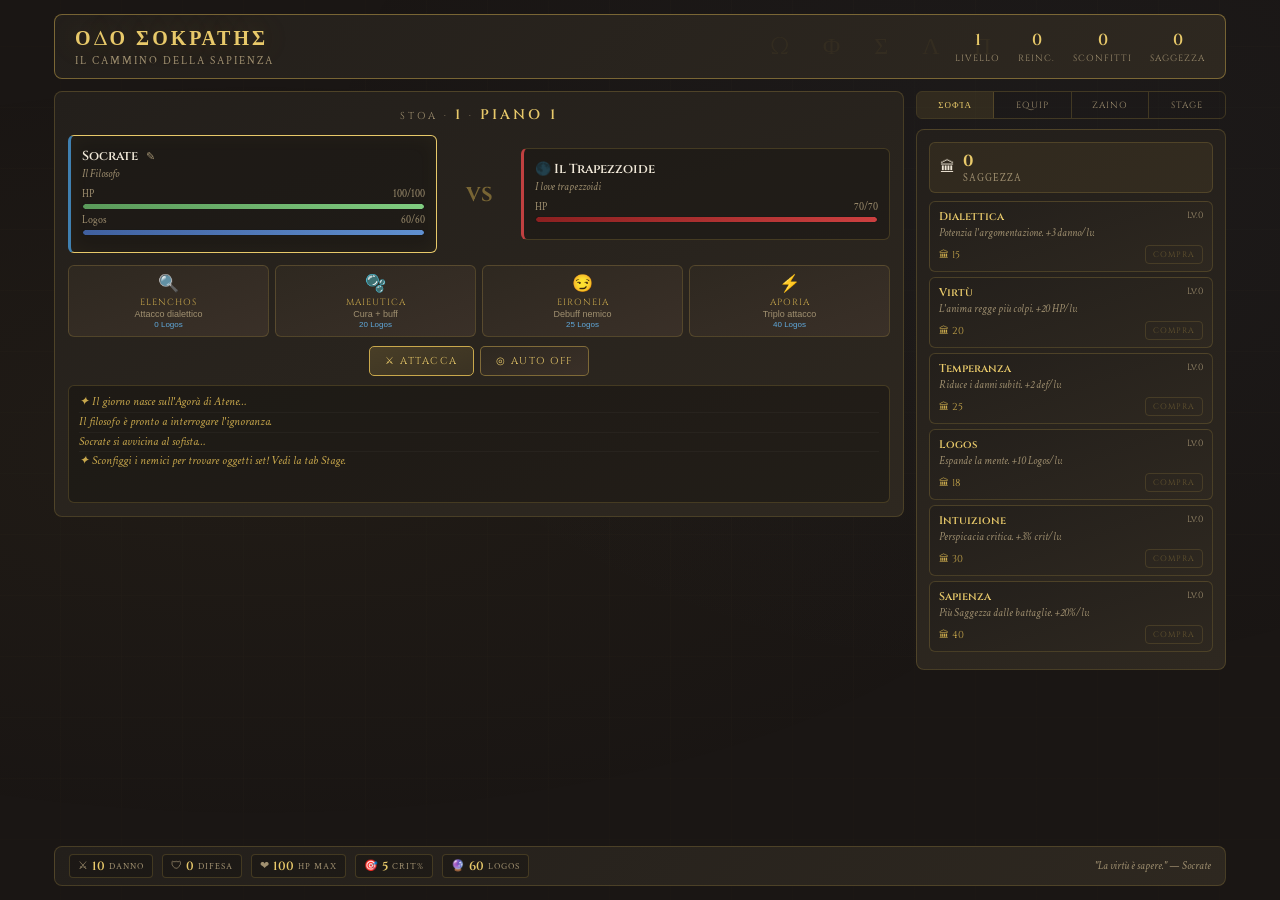
==== commit 7c8a5baf: "Add files via upload" ====
--- a/socrates_rpg.html
+++ b/socrates_rpg.html
@@ -6,251 +6,269 @@
 <title>ΟΔΟ ΣΟΚΡΑΤΗΣ — Il Cammino della Sapienza</title>
 <link href="https://fonts.googleapis.com/css2?family=Cinzel:wght@400;600;700&family=Crimson+Text:ital,wght@0,400;0,600;1,400&display=swap" rel="stylesheet">
 <style>
-*, *::before, *::after { box-sizing: border-box; margin: 0; padding: 0; }
-:root {
-  --gold: #c9a84c; --gold-light: #e8c96a; --gold-dim: #7a5f2a;
-  --marble: #1a1614; --marble2: #231f1b; --marble3: #2e2820; --marble4: #3a3028;
-  --text: #f0e8d8; --text-dim: #a09070;
-  --red: #c04040; --red-dark: #801c1c;
-  --blue: #4080b0; --blue-light: #60aadd;
-  --green: #5a9a5a; --green-light: #80cc80;
-  --purple: #8060b0; --purple-light: #a080d0;
-  --border: rgba(201,168,76,0.22); --border-strong: rgba(201,168,76,0.5);
-  /* rarity colors */
-  --common: #a09070; --uncommon: #5aaa5a; --rare: #5090d0; --legendary: #e8a030;
-}
-body { background: var(--marble); color: var(--text); font-family: 'Crimson Text', Georgia, serif; font-size: 16px; min-height: 100vh; overflow-x: hidden; }
-body::before {
-  content: ''; position: fixed; inset: 0;
-  background:
-    radial-gradient(ellipse at 20% 50%, rgba(201,168,76,0.04) 0%, transparent 60%),
-    radial-gradient(ellipse at 80% 20%, rgba(96,130,180,0.04) 0%, transparent 50%),
-    repeating-linear-gradient(0deg, transparent, transparent 60px, rgba(201,168,76,0.012) 60px, rgba(201,168,76,0.012) 61px),
-    repeating-linear-gradient(90deg, transparent, transparent 60px, rgba(201,168,76,0.012) 60px, rgba(201,168,76,0.012) 61px);
-  pointer-events: none; z-index: 0;
-}
-#app { position: relative; z-index: 1; max-width: 1160px; margin: 0 auto; padding: 16px; display: grid; grid-template-rows: auto 1fr auto; gap: 14px; min-height: 100vh; }
+*,*::before,*::after{box-sizing:border-box;margin:0;padding:0}
+:root{
+  --gold:#c9a84c;--gold-light:#e8c96a;--gold-dim:#7a5f2a;
+  --marble:#1a1614;--marble2:#231f1b;--marble3:#2e2820;--marble4:#3a3028;
+  --text:#f0e8d8;--text-dim:#a09070;
+  --red:#c04040;--red-dark:#801c1c;
+  --blue:#4080b0;--blue-light:#60aadd;
+  --green:#5a9a5a;--green-light:#80cc80;
+  --purple:#8060b0;--purple-light:#a080d0;
+  --border:rgba(201,168,76,.22);--border-strong:rgba(201,168,76,.5);
+  --common:#a09070;--uncommon:#5aaa5a;--rare:#5090d0;--legendary:#e8a030;
+  /* stage colors */
+  --s1:#c9a84c;--s2:#5090d0;--s3:#5aaa5a;--s4:#a080d0;
+}
+body{background:var(--marble);color:var(--text);font-family:'Crimson Text',Georgia,serif;font-size:16px;min-height:100vh;overflow-x:hidden}
+body::before{content:'';position:fixed;inset:0;background:radial-gradient(ellipse at 20% 50%,rgba(201,168,76,.04) 0%,transparent 60%),radial-gradient(ellipse at 80% 20%,rgba(96,130,180,.04) 0%,transparent 50%),repeating-linear-gradient(0deg,transparent,transparent 60px,rgba(201,168,76,.012) 60px,rgba(201,168,76,.012) 61px),repeating-linear-gradient(90deg,transparent,transparent 60px,rgba(201,168,76,.012) 60px,rgba(201,168,76,.012) 61px);pointer-events:none;z-index:0}
+#app{position:relative;z-index:1;max-width:1200px;margin:0 auto;padding:14px;display:grid;grid-template-rows:auto 1fr auto;gap:12px;min-height:100vh}
 
 /* HEADER */
-header {
-  display: flex; align-items: center; justify-content: space-between;
-  padding: 10px 20px; border: 1px solid var(--border-strong);
-  background: linear-gradient(135deg, var(--marble2), var(--marble3));
-  border-radius: 8px; position: relative; overflow: hidden;
-}
-header::after {
-  content: 'Ω Φ Σ Λ Π'; position: absolute; right: 200px; top: 50%; transform: translateY(-50%);
-  font-family: 'Cinzel', serif; font-size: 26px; color: rgba(201,168,76,0.07); letter-spacing: 14px; pointer-events: none;
-}
-.game-title { font-family: 'Cinzel', serif; font-size: 20px; font-weight: 700; color: var(--gold-light); letter-spacing: 3px; text-shadow: 0 0 30px rgba(201,168,76,0.3); }
-.game-subtitle { font-size: 11px; color: var(--text-dim); letter-spacing: 2px; text-transform: uppercase; margin-top: 2px; }
-.header-stats { display: flex; gap: 20px; font-family: 'Cinzel', serif; }
-.hstat { display: flex; flex-direction: column; align-items: center; gap: 1px; }
-.hstat-val { font-size: 17px; font-weight: 600; color: var(--gold-light); }
-.hstat-label { font-size: 9px; color: var(--text-dim); letter-spacing: 1px; text-transform: uppercase; }
-
-/* MAIN GRID */
-.main-grid { display: grid; grid-template-columns: 1fr 1fr 300px; gap: 14px; align-items: start; }
-
-/* PANEL */
-.panel { background: linear-gradient(160deg, var(--marble2), var(--marble3)); border: 1px solid var(--border); border-radius: 8px; padding: 14px; position: relative; }
-.panel-title { font-family: 'Cinzel', serif; font-size: 10px; letter-spacing: 3px; color: var(--gold); text-transform: uppercase; margin-bottom: 12px; padding-bottom: 7px; border-bottom: 1px solid var(--border); }
+header{display:flex;align-items:center;justify-content:space-between;padding:10px 20px;border:1px solid var(--border-strong);background:linear-gradient(135deg,var(--marble2),var(--marble3));border-radius:8px;position:relative;overflow:hidden}
+header::after{content:'Ω Φ Σ Λ Π';position:absolute;right:220px;top:50%;transform:translateY(-50%);font-family:'Cinzel',serif;font-size:24px;color:rgba(201,168,76,.06);letter-spacing:14px;pointer-events:none}
+.game-title{font-family:'Cinzel',serif;font-size:20px;font-weight:700;color:var(--gold-light);letter-spacing:3px;text-shadow:0 0 30px rgba(201,168,76,.3)}
+.game-subtitle{font-size:11px;color:var(--text-dim);letter-spacing:2px;text-transform:uppercase;margin-top:2px}
+.header-stats{display:flex;gap:18px;font-family:'Cinzel',serif}
+.hstat{display:flex;flex-direction:column;align-items:center;gap:1px}
+.hstat-val{font-size:16px;font-weight:600;color:var(--gold-light)}
+.hstat-label{font-size:9px;color:var(--text-dim);letter-spacing:1px;text-transform:uppercase}
+
+/* MAIN */
+.main-grid{display:grid;grid-template-columns:1fr 1fr 310px;gap:12px;align-items:start}
+.panel{background:linear-gradient(160deg,var(--marble2),var(--marble3));border:1px solid var(--border);border-radius:8px;padding:13px;position:relative}
+.panel-title{font-family:'Cinzel',serif;font-size:10px;letter-spacing:3px;color:var(--gold);text-transform:uppercase;margin-bottom:11px;padding-bottom:7px;border-bottom:1px solid var(--border)}
 
 /* ARENA */
-.arena { grid-column: 1 / 3; }
-.arena-floor { text-align: center; font-family: 'Cinzel', serif; font-size: 10px; letter-spacing: 3px; color: var(--text-dim); margin-bottom: 12px; text-transform: uppercase; }
-.arena-floor span { color: var(--gold-light); font-size: 15px; font-weight: 600; }
-.combatants { display: grid; grid-template-columns: 1fr 70px 1fr; gap: 8px; align-items: center; margin-bottom: 14px; }
-.combatant { padding: 12px; border-radius: 6px; border: 1px solid var(--border); background: rgba(0,0,0,0.2); position: relative; transition: border-color 0.3s; }
-.combatant.active-turn { border-color: var(--gold-light); box-shadow: inset 0 0 20px rgba(201,168,76,0.05); }
-.combatant.player-side { border-left: 3px solid var(--blue); }
-.combatant.enemy-side { border-left: 3px solid var(--red); }
-.combatant-name-row { display: flex; align-items: center; gap: 6px; margin-bottom: 3px; }
-.combatant-name { font-family: 'Cinzel', serif; font-size: 13px; font-weight: 600; }
-.name-edit-btn { background: none; border: none; cursor: pointer; color: var(--text-dim); font-size: 11px; padding: 1px 3px; border-radius: 3px; transition: color 0.15s; line-height: 1; }
-.name-edit-btn:hover { color: var(--gold); }
-.name-input { font-family: 'Cinzel', serif; font-size: 13px; font-weight: 600; background: rgba(201,168,76,0.1); border: 1px solid var(--gold); color: var(--gold-light); border-radius: 4px; padding: 1px 6px; width: 140px; outline: none; }
-.combatant-title { font-size: 11px; color: var(--text-dim); font-style: italic; margin-bottom: 8px; }
-.hp-bar-wrap { margin-bottom: 5px; }
-.hp-label { display: flex; justify-content: space-between; font-size: 10px; color: var(--text-dim); margin-bottom: 2px; }
-.bar-track { height: 7px; background: rgba(0,0,0,0.4); border-radius: 4px; overflow: hidden; border: 1px solid rgba(255,255,255,0.04); }
-.bar-fill { height: 100%; border-radius: 4px; transition: width 0.4s ease; }
-.hp-fill { background: linear-gradient(90deg, #5a9a5a, #80cc80); }
-.mp-fill { background: linear-gradient(90deg, #4060a0, #6090d0); }
-.hp-fill.low { background: linear-gradient(90deg, var(--red-dark), var(--red)); }
-.hp-fill.critical { background: linear-gradient(90deg, #8b0000, #cc2020); animation: pulse-red 0.6s infinite alternate; }
-@keyframes pulse-red { to { opacity: 0.7; } }
-.enemy-hp-fill { background: linear-gradient(90deg, #8b2020, #cc4040); }
-.combatant-status { display: flex; gap: 4px; margin-top: 6px; flex-wrap: wrap; }
-.status-badge { font-size: 9px; padding: 1px 5px; border-radius: 3px; font-family: 'Cinzel', serif; letter-spacing: 0.5px; }
-.status-buff { background: rgba(90,154,90,0.3); color: #a0e0a0; border: 1px solid rgba(90,154,90,0.4); }
-.status-debuff { background: rgba(180,60,60,0.3); color: #e0a0a0; border: 1px solid rgba(180,60,60,0.4); }
-.vs-center { display: flex; flex-direction: column; align-items: center; gap: 6px; }
-.vs-text { font-family: 'Cinzel', serif; font-size: 22px; font-weight: 700; color: var(--border-strong); }
+.arena{grid-column:1/3}
+.arena-floor{text-align:center;font-family:'Cinzel',serif;font-size:10px;letter-spacing:3px;color:var(--text-dim);margin-bottom:11px;text-transform:uppercase}
+.arena-floor span{color:var(--gold-light);font-size:14px;font-weight:600}
+.stage-badge{display:inline-block;font-size:10px;padding:2px 8px;border-radius:10px;font-family:'Cinzel',serif;letter-spacing:1px;margin-left:8px;vertical-align:middle}
+
+.combatants{display:grid;grid-template-columns:1fr 68px 1fr;gap:8px;align-items:center;margin-bottom:12px}
+.combatant{padding:11px;border-radius:6px;border:1px solid var(--border);background:rgba(0,0,0,.2);position:relative;transition:border-color .3s}
+.combatant.active-turn{border-color:var(--gold-light);box-shadow:inset 0 0 20px rgba(201,168,76,.05)}
+.combatant.player-side{border-left:3px solid var(--blue)}
+.combatant.enemy-side{border-left:3px solid var(--red)}
+.combatant-name-row{display:flex;align-items:center;gap:5px;margin-bottom:2px}
+.combatant-name{font-family:'Cinzel',serif;font-size:13px;font-weight:600}
+.name-edit-btn{background:none;border:none;cursor:pointer;color:var(--text-dim);font-size:11px;padding:1px 3px;border-radius:3px;transition:color .15s;line-height:1}
+.name-edit-btn:hover{color:var(--gold)}
+.name-input{font-family:'Cinzel',serif;font-size:13px;font-weight:600;background:rgba(201,168,76,.1);border:1px solid var(--gold);color:var(--gold-light);border-radius:4px;padding:1px 6px;width:130px;outline:none}
+.combatant-title{font-size:11px;color:var(--text-dim);font-style:italic;margin-bottom:7px}
+.hp-bar-wrap{margin-bottom:4px}
+.hp-label{display:flex;justify-content:space-between;font-size:10px;color:var(--text-dim);margin-bottom:2px}
+.bar-track{height:7px;background:rgba(0,0,0,.4);border-radius:4px;overflow:hidden;border:1px solid rgba(255,255,255,.04)}
+.bar-fill{height:100%;border-radius:4px;transition:width .4s ease}
+.hp-fill{background:linear-gradient(90deg,#5a9a5a,#80cc80)}
+.mp-fill{background:linear-gradient(90deg,#4060a0,#6090d0)}
+.hp-fill.low{background:linear-gradient(90deg,var(--red-dark),var(--red))}
+.hp-fill.critical{background:linear-gradient(90deg,#8b0000,#cc2020);animation:pulse-red .6s infinite alternate}
+@keyframes pulse-red{to{opacity:.7}}
+.enemy-hp-fill{background:linear-gradient(90deg,#8b2020,#cc4040)}
+.combatant-status{display:flex;gap:3px;margin-top:5px;flex-wrap:wrap}
+.status-badge{font-size:9px;padding:1px 5px;border-radius:3px;font-family:'Cinzel',serif;letter-spacing:.5px}
+.status-buff{background:rgba(90,154,90,.3);color:#a0e0a0;border:1px solid rgba(90,154,90,.4)}
+.status-debuff{background:rgba(180,60,60,.3);color:#e0a0a0;border:1px solid rgba(180,60,60,.4)}
+.vs-center{display:flex;flex-direction:column;align-items:center;gap:5px}
+.vs-text{font-family:'Cinzel',serif;font-size:20px;font-weight:700;color:var(--border-strong)}
 
 /* damage pop */
-.dmg-pop { position: absolute; font-family: 'Cinzel', serif; font-weight: 700; font-size: 20px; pointer-events: none; animation: dmg-rise 1.2s ease-out forwards; z-index: 100; }
-@keyframes dmg-rise { 0%{opacity:1;transform:translateY(0) scale(1)} 60%{opacity:1;transform:translateY(-36px) scale(1.2)} 100%{opacity:0;transform:translateY(-65px) scale(0.8)} }
-.heal-pop { color: #80ee80 !important; }
+.dmg-pop{position:absolute;font-family:'Cinzel',serif;font-weight:700;font-size:19px;pointer-events:none;animation:dmg-rise 1.2s ease-out forwards;z-index:100}
+@keyframes dmg-rise{0%{opacity:1;transform:translateY(0) scale(1)}60%{opacity:1;transform:translateY(-34px) scale(1.2)}100%{opacity:0;transform:translateY(-62px) scale(.8)}}
+.heal-pop{color:#80ee80!important}
 
 /* SKILLS */
-.skills-row { display: grid; grid-template-columns: repeat(4, 1fr); gap: 6px; margin-bottom: 10px; }
-.skill-btn { background: linear-gradient(160deg, var(--marble3), var(--marble4)); border: 1px solid var(--border); border-radius: 6px; padding: 8px 4px; cursor: pointer; transition: all 0.15s; text-align: center; position: relative; overflow: hidden; }
-.skill-btn:hover:not(:disabled) { border-color: var(--gold); background: linear-gradient(160deg, var(--marble4), rgba(201,168,76,0.08)); transform: translateY(-1px); }
-.skill-btn:active:not(:disabled) { transform: translateY(0); }
-.skill-btn:disabled { opacity: 0.4; cursor: not-allowed; }
-.skill-btn.on-cooldown { border-color: rgba(100,80,40,0.4); }
-.skill-icon { font-size: 18px; display: block; margin-bottom: 3px; }
-.skill-name { font-family: 'Cinzel', serif; font-size: 9px; color: var(--gold); letter-spacing: 1px; display: block; }
-.skill-desc { font-size: 9px; color: var(--text-dim); display: block; margin-top: 1px; }
-.skill-cd { position: absolute; inset: 0; background: rgba(0,0,0,0.65); display: flex; align-items: center; justify-content: center; font-family: 'Cinzel', serif; font-size: 18px; font-weight: 700; color: var(--gold-light); border-radius: 6px; }
-.skill-cost { font-size: 8px; color: var(--blue-light); display: block; margin-top: 1px; }
-
-/* COMBAT CONTROLS */
-.combat-controls { display: flex; gap: 6px; align-items: center; justify-content: center; }
-.btn { font-family: 'Cinzel', serif; font-size: 10px; letter-spacing: 1.5px; padding: 7px 16px; border: 1px solid var(--border-strong); background: linear-gradient(160deg, var(--marble3), var(--marble4)); color: var(--gold-light); border-radius: 5px; cursor: pointer; transition: all 0.15s; text-transform: uppercase; }
-.btn:hover { background: linear-gradient(160deg, var(--marble4), rgba(201,168,76,0.12)); border-color: var(--gold); }
-.btn:active { transform: scale(0.97); }
-.btn.primary { background: linear-gradient(160deg, rgba(201,168,76,0.2), rgba(201,168,76,0.1)); border-color: var(--gold); }
-.btn.auto-on { background: linear-gradient(160deg, rgba(90,154,90,0.25), rgba(90,154,90,0.1)); border-color: var(--green); color: #a0e0a0; }
-.btn:disabled { opacity: 0.4; cursor: not-allowed; }
+.skills-row{display:grid;grid-template-columns:repeat(4,1fr);gap:6px;margin-bottom:9px}
+.skill-btn{background:linear-gradient(160deg,var(--marble3),var(--marble4));border:1px solid var(--border);border-radius:6px;padding:7px 4px;cursor:pointer;transition:all .15s;text-align:center;position:relative;overflow:hidden}
+.skill-btn:hover:not(:disabled){border-color:var(--gold);background:linear-gradient(160deg,var(--marble4),rgba(201,168,76,.08));transform:translateY(-1px)}
+.skill-btn:active:not(:disabled){transform:translateY(0)}
+.skill-btn:disabled{opacity:.4;cursor:not-allowed}
+.skill-btn.on-cooldown{border-color:rgba(100,80,40,.4)}
+.skill-btn.boosted{border-color:var(--legendary);box-shadow:0 0 8px rgba(232,160,48,.3)}
+.skill-icon{font-size:17px;display:block;margin-bottom:2px}
+.skill-name{font-family:'Cinzel',serif;font-size:9px;color:var(--gold);letter-spacing:1px;display:block}
+.skill-desc{font-size:9px;color:var(--text-dim);display:block;margin-top:1px}
+.skill-cd{position:absolute;inset:0;background:rgba(0,0,0,.65);display:flex;align-items:center;justify-content:center;font-family:'Cinzel',serif;font-size:17px;font-weight:700;color:var(--gold-light);border-radius:6px}
+.skill-cost{font-size:8px;color:var(--blue-light);display:block;margin-top:1px}
+
+.combat-controls{display:flex;gap:6px;align-items:center;justify-content:center}
+.btn{font-family:'Cinzel',serif;font-size:10px;letter-spacing:1.5px;padding:7px 15px;border:1px solid var(--border-strong);background:linear-gradient(160deg,var(--marble3),var(--marble4));color:var(--gold-light);border-radius:5px;cursor:pointer;transition:all .15s;text-transform:uppercase}
+.btn:hover{background:linear-gradient(160deg,var(--marble4),rgba(201,168,76,.12));border-color:var(--gold)}
+.btn:active{transform:scale(.97)}
+.btn.primary{background:linear-gradient(160deg,rgba(201,168,76,.2),rgba(201,168,76,.1));border-color:var(--gold)}
+.btn.auto-on{background:linear-gradient(160deg,rgba(90,154,90,.25),rgba(90,154,90,.1));border-color:var(--green);color:#a0e0a0}
+.btn:disabled{opacity:.4;cursor:not-allowed}
+.btn.danger{border-color:var(--red);color:#e08080}
+.btn.danger:hover{background:rgba(192,64,64,.15)}
 
 /* LOG */
-.log-panel { border: 1px solid var(--border); background: rgba(0,0,0,0.25); border-radius: 6px; padding: 8px 10px; height: 120px; overflow-y: auto; margin-top: 10px; scroll-behavior: smooth; }
-.log-panel::-webkit-scrollbar { width: 3px; }
-.log-panel::-webkit-scrollbar-thumb { background: var(--border-strong); border-radius: 2px; }
-.log-entry { font-size: 12px; padding: 1px 0; border-bottom: 1px solid rgba(255,255,255,0.03); line-height: 1.4; }
-.log-entry:last-child { border: none; }
-.log-player { color: var(--blue-light); }
-.log-enemy { color: #e08080; }
-.log-system { color: var(--gold); font-style: italic; }
-.log-reward { color: #a0d080; }
-.log-crit { color: var(--gold-light); font-weight: 600; }
-.log-item { color: var(--legendary); }
-
-/* RIGHT PANEL — TABS */
-.right-panel { display: flex; flex-direction: column; gap: 10px; }
-.tabs-bar { display: flex; gap: 0; border: 1px solid var(--border); border-radius: 6px; overflow: hidden; margin-bottom: 0; }
-.tab-btn { flex: 1; padding: 7px 4px; font-family: 'Cinzel', serif; font-size: 9px; letter-spacing: 1px; text-transform: uppercase; background: transparent; border: none; color: var(--text-dim); cursor: pointer; transition: all 0.15s; border-right: 1px solid var(--border); }
-.tab-btn:last-child { border-right: none; }
-.tab-btn.active { background: rgba(201,168,76,0.12); color: var(--gold-light); }
-.tab-btn:hover:not(.active) { background: rgba(201,168,76,0.05); color: var(--text); }
-.tab-content { display: none; }
-.tab-content.active { display: block; }
+.log-panel{border:1px solid var(--border);background:rgba(0,0,0,.25);border-radius:6px;padding:7px 10px;height:118px;overflow-y:auto;margin-top:9px;scroll-behavior:smooth}
+.log-panel::-webkit-scrollbar{width:3px}
+.log-panel::-webkit-scrollbar-thumb{background:var(--border-strong);border-radius:2px}
+.log-entry{font-size:12px;padding:1px 0;border-bottom:1px solid rgba(255,255,255,.03);line-height:1.4}
+.log-entry:last-child{border:none}
+.log-player{color:var(--blue-light)}
+.log-enemy{color:#e08080}
+.log-system{color:var(--gold);font-style:italic}
+.log-reward{color:#a0d080}
+.log-crit{color:var(--gold-light);font-weight:600}
+.log-item{color:var(--legendary)}
+.log-sell{color:#e0a060}
+.log-set{color:var(--purple-light)}
+
+/* RIGHT PANEL */
+.right-panel{display:flex;flex-direction:column;gap:10px}
+.tabs-bar{display:flex;gap:0;border:1px solid var(--border);border-radius:6px;overflow:hidden}
+.tab-btn{flex:1;padding:7px 3px;font-family:'Cinzel',serif;font-size:9px;letter-spacing:1px;text-transform:uppercase;background:transparent;border:none;color:var(--text-dim);cursor:pointer;transition:all .15s;border-right:1px solid var(--border)}
+.tab-btn:last-child{border-right:none}
+.tab-btn.active{background:rgba(201,168,76,.12);color:var(--gold-light)}
+.tab-btn:hover:not(.active){background:rgba(201,168,76,.05);color:var(--text)}
+.tab-content{display:none}
+.tab-content.active{display:block}
 
 /* UPGRADES */
-.wisdom-display { display: flex; align-items: center; gap: 8px; padding: 8px 10px; background: rgba(201,168,76,0.08); border: 1px solid rgba(201,168,76,0.2); border-radius: 6px; margin-bottom: 8px; }
-.wisdom-icon { font-size: 16px; }
-.wisdom-amount { font-family: 'Cinzel', serif; font-size: 17px; font-weight: 700; color: var(--gold-light); }
-.wisdom-label { font-size: 10px; color: var(--text-dim); letter-spacing: 1px; }
-.upgrade-item { border: 1px solid var(--border); border-radius: 6px; padding: 8px 10px; background: linear-gradient(160deg, var(--marble2), var(--marble3)); margin-bottom: 6px; }
-.upgrade-header { display: flex; justify-content: space-between; align-items: flex-start; margin-bottom: 3px; }
-.upgrade-name { font-family: 'Cinzel', serif; font-size: 11px; color: var(--gold-light); font-weight: 600; }
-.upgrade-level { font-size: 9px; color: var(--text-dim); font-family: 'Cinzel', serif; }
-.upgrade-desc { font-size: 11px; color: var(--text-dim); margin-bottom: 5px; font-style: italic; }
-.upgrade-footer { display: flex; justify-content: space-between; align-items: center; }
-.upgrade-cost { font-size: 10px; color: var(--gold); font-family: 'Cinzel', serif; }
-.upgrade-effect { font-size: 10px; color: #80b080; }
-.upgrade-btn { font-family: 'Cinzel', serif; font-size: 8px; letter-spacing: 1.5px; padding: 3px 8px; border: 1px solid var(--border-strong); background: transparent; color: var(--gold); border-radius: 4px; cursor: pointer; transition: all 0.15s; text-transform: uppercase; }
-.upgrade-btn:hover { background: rgba(201,168,76,0.15); border-color: var(--gold-light); }
-.upgrade-btn:disabled { opacity: 0.35; cursor: not-allowed; }
-
-/* PRESTIGE */
-.prestige-panel { padding: 10px; background: linear-gradient(135deg, rgba(128,96,176,0.1), rgba(96,80,160,0.05)); border: 1px solid rgba(160,128,208,0.3); border-radius: 6px; text-align: center; margin-top: 4px; }
-.prestige-title { font-family: 'Cinzel', serif; font-size: 10px; letter-spacing: 2px; color: var(--purple-light); margin-bottom: 3px; text-transform: uppercase; }
-.prestige-desc { font-size: 11px; color: var(--text-dim); font-style: italic; margin-bottom: 7px; }
-.btn-prestige { background: linear-gradient(135deg, rgba(128,96,176,0.3), rgba(96,80,160,0.15)); border-color: var(--purple-light); color: var(--purple-light); }
-.btn-prestige:hover { background: linear-gradient(135deg, rgba(128,96,176,0.5), rgba(96,80,160,0.3)); }
-
-/* EQUIPMENT PANEL */
-.equip-slots { display: flex; flex-direction: column; gap: 6px; margin-bottom: 10px; }
-.equip-slot { display: flex; align-items: center; gap: 8px; padding: 7px 10px; border: 1px solid var(--border); border-radius: 6px; background: rgba(0,0,0,0.2); cursor: pointer; transition: all 0.15s; min-height: 48px; }
-.equip-slot:hover { border-color: rgba(201,168,76,0.4); background: rgba(201,168,76,0.04); }
-.equip-slot.has-item { border-color: rgba(201,168,76,0.35); }
-.slot-icon { font-size: 18px; width: 24px; text-align: center; flex-shrink: 0; }
-.slot-info { flex: 1; min-width: 0; }
-.slot-type { font-family: 'Cinzel', serif; font-size: 9px; color: var(--text-dim); letter-spacing: 1px; text-transform: uppercase; }
-.slot-item-name { font-size: 11px; color: var(--text); font-weight: 600; white-space: nowrap; overflow: hidden; text-overflow: ellipsis; }
-.slot-item-stats { font-size: 10px; color: var(--text-dim); margin-top: 1px; }
-.slot-empty { font-size: 11px; color: rgba(160,144,112,0.5); font-style: italic; }
-.slot-unequip { font-size: 9px; color: var(--red); padding: 2px 6px; border: 1px solid rgba(192,64,64,0.4); border-radius: 3px; cursor: pointer; flex-shrink: 0; font-family: 'Cinzel', serif; background: transparent; }
-.slot-unequip:hover { background: rgba(192,64,64,0.15); }
-
-/* rarity colors for slot */
-.rarity-common .slot-item-name { color: var(--common); }
-.rarity-uncommon .slot-item-name { color: var(--uncommon); }
-.rarity-rare .slot-item-name { color: var(--rare); }
-.rarity-legendary .slot-item-name { color: var(--legendary); }
+.wisdom-display{display:flex;align-items:center;gap:8px;padding:7px 10px;background:rgba(201,168,76,.08);border:1px solid rgba(201,168,76,.2);border-radius:6px;margin-bottom:8px}
+.wisdom-icon{font-size:15px}
+.wisdom-amount{font-family:'Cinzel',serif;font-size:16px;font-weight:700;color:var(--gold-light)}
+.wisdom-label{font-size:10px;color:var(--text-dim);letter-spacing:1px}
+.upgrade-item{border:1px solid var(--border);border-radius:6px;padding:7px 9px;background:linear-gradient(160deg,var(--marble2),var(--marble3));margin-bottom:5px}
+.upgrade-header{display:flex;justify-content:space-between;align-items:flex-start;margin-bottom:2px}
+.upgrade-name{font-family:'Cinzel',serif;font-size:11px;color:var(--gold-light);font-weight:600}
+.upgrade-level{font-size:9px;color:var(--text-dim);font-family:'Cinzel',serif}
+.upgrade-desc{font-size:11px;color:var(--text-dim);margin-bottom:5px;font-style:italic}
+.upgrade-footer{display:flex;justify-content:space-between;align-items:center}
+.upgrade-cost{font-size:10px;color:var(--gold);font-family:'Cinzel',serif}
+.upgrade-effect{font-size:10px;color:#80b080}
+.upgrade-btn{font-family:'Cinzel',serif;font-size:8px;letter-spacing:1px;padding:3px 7px;border:1px solid var(--border-strong);background:transparent;color:var(--gold);border-radius:4px;cursor:pointer;transition:all .15s;text-transform:uppercase}
+.upgrade-btn:hover{background:rgba(201,168,76,.15)}
+.upgrade-btn:disabled{opacity:.35;cursor:not-allowed}
+.prestige-panel{padding:10px;background:linear-gradient(135deg,rgba(128,96,176,.1),rgba(96,80,160,.05));border:1px solid rgba(160,128,208,.3);border-radius:6px;text-align:center;margin-top:4px}
+.prestige-title{font-family:'Cinzel',serif;font-size:10px;letter-spacing:2px;color:var(--purple-light);margin-bottom:3px;text-transform:uppercase}
+.prestige-desc{font-size:11px;color:var(--text-dim);font-style:italic;margin-bottom:7px}
+.btn-prestige{background:linear-gradient(135deg,rgba(128,96,176,.3),rgba(96,80,160,.15));border-color:var(--purple-light);color:var(--purple-light)}
+.btn-prestige:hover{background:linear-gradient(135deg,rgba(128,96,176,.5),rgba(96,80,160,.3))}
+
+/* EQUIP */
+.equip-slots{display:flex;flex-direction:column;gap:5px;margin-bottom:9px}
+.equip-slot{display:flex;align-items:center;gap:7px;padding:6px 9px;border:1px solid var(--border);border-radius:6px;background:rgba(0,0,0,.2);min-height:46px}
+.equip-slot.has-item{border-color:rgba(201,168,76,.35)}
+.slot-icon{font-size:17px;width:22px;text-align:center;flex-shrink:0}
+.slot-info{flex:1;min-width:0}
+.slot-type{font-family:'Cinzel',serif;font-size:9px;color:var(--text-dim);letter-spacing:1px;text-transform:uppercase}
+.slot-item-name{font-size:11px;font-weight:600;white-space:nowrap;overflow:hidden;text-overflow:ellipsis}
+.slot-item-stats{font-size:10px;color:var(--text-dim);margin-top:1px}
+.slot-set-tag{font-size:9px;padding:1px 4px;border-radius:3px;margin-top:2px;display:inline-block;font-family:'Cinzel',serif}
+.slot-empty{font-size:11px;color:rgba(160,144,112,.45);font-style:italic}
+.slot-unequip{font-size:9px;color:var(--red);padding:2px 5px;border:1px solid rgba(192,64,64,.4);border-radius:3px;cursor:pointer;flex-shrink:0;font-family:'Cinzel',serif;background:transparent}
+.slot-unequip:hover{background:rgba(192,64,64,.15)}
+
+/* set bonus display */
+.set-bonuses-section{margin-top:6px}
+.set-bonus-row{padding:6px 8px;border-radius:5px;border:1px solid var(--border);margin-bottom:4px;background:rgba(0,0,0,.15)}
+.set-bonus-name{font-family:'Cinzel',serif;font-size:10px;font-weight:600;margin-bottom:3px}
+.set-bonus-line{font-size:10px;margin-bottom:1px}
+.set-bonus-line.active{color:#90d090}
+.set-bonus-line.inactive{color:rgba(160,144,112,.5)}
+
+/* rarity */
+.rarity-common .slot-item-name{color:var(--common)}
+.rarity-uncommon .slot-item-name{color:var(--uncommon)}
+.rarity-rare .slot-item-name{color:var(--rare)}
+.rarity-legendary .slot-item-name{color:var(--legendary)}
+.rarity-pill{font-size:8px;padding:1px 5px;border-radius:10px;font-family:'Cinzel',serif;letter-spacing:.5px;flex-shrink:0}
+.rp-common{background:rgba(160,144,112,.2);color:var(--common);border:1px solid rgba(160,144,112,.3)}
+.rp-uncommon{background:rgba(90,170,90,.2);color:var(--uncommon);border:1px solid rgba(90,170,90,.3)}
+.rp-rare{background:rgba(80,144,208,.2);color:var(--rare);border:1px solid rgba(80,144,208,.3)}
+.rp-legendary{background:rgba(232,160,48,.2);color:var(--legendary);border:1px solid rgba(232,160,48,.35)}
 
 /* INVENTORY */
-.inventory-header { display: flex; justify-content: space-between; align-items: center; margin-bottom: 8px; }
-.inv-count { font-size: 10px; color: var(--text-dim); font-family: 'Cinzel', serif; }
-.inventory-grid { display: flex; flex-direction: column; gap: 4px; max-height: 340px; overflow-y: auto; padding-right: 4px; }
-.inventory-grid::-webkit-scrollbar { width: 3px; }
-.inventory-grid::-webkit-scrollbar-thumb { background: var(--border-strong); border-radius: 2px; }
-.inv-item { display: flex; align-items: center; gap: 7px; padding: 6px 8px; border: 1px solid var(--border); border-radius: 5px; background: rgba(0,0,0,0.15); cursor: pointer; transition: all 0.12s; }
-.inv-item:hover { border-color: rgba(201,168,76,0.4); background: rgba(201,168,76,0.05); }
-.inv-item.equipped { border-color: rgba(201,168,76,0.5); background: rgba(201,168,76,0.06); }
-.inv-item-icon { font-size: 16px; flex-shrink: 0; }
-.inv-item-info { flex: 1; min-width: 0; }
-.inv-item-name { font-size: 11px; font-weight: 600; white-space: nowrap; overflow: hidden; text-overflow: ellipsis; }
-.inv-item-sub { font-size: 10px; color: var(--text-dim); }
-.inv-item-equip { font-size: 9px; padding: 2px 6px; border: 1px solid var(--border-strong); border-radius: 3px; cursor: pointer; font-family: 'Cinzel', serif; background: transparent; color: var(--gold); flex-shrink: 0; }
-.inv-item-equip:hover { background: rgba(201,168,76,0.15); }
-.inv-item-equip.equipped-btn { border-color: rgba(90,154,90,0.5); color: #80c080; }
-.inv-empty { font-size: 12px; color: var(--text-dim); text-align: center; padding: 20px; font-style: italic; }
-
-/* rarity pill */
-.rarity-pill { font-size: 8px; padding: 1px 5px; border-radius: 10px; font-family: 'Cinzel', serif; letter-spacing: 0.5px; flex-shrink: 0; }
-.rp-common { background: rgba(160,144,112,0.2); color: var(--common); border: 1px solid rgba(160,144,112,0.3); }
-.rp-uncommon { background: rgba(90,170,90,0.2); color: var(--uncommon); border: 1px solid rgba(90,170,90,0.3); }
-.rp-rare { background: rgba(80,144,208,0.2); color: var(--rare); border: 1px solid rgba(80,144,208,0.3); }
-.rp-legendary { background: rgba(232,160,48,0.2); color: var(--legendary); border: 1px solid rgba(232,160,48,0.35); }
+.inventory-header{display:flex;justify-content:space-between;align-items:center;margin-bottom:7px}
+.inv-count{font-size:10px;color:var(--text-dim);font-family:'Cinzel',serif}
+.inv-filter{display:flex;gap:3px;margin-bottom:7px;flex-wrap:wrap}
+.inv-filter-btn{font-size:9px;padding:2px 7px;border:1px solid var(--border);border-radius:10px;background:transparent;color:var(--text-dim);cursor:pointer;font-family:'Cinzel',serif;transition:all .12s}
+.inv-filter-btn.active{border-color:var(--gold);color:var(--gold-light);background:rgba(201,168,76,.1)}
+.inventory-grid{display:flex;flex-direction:column;gap:3px;max-height:320px;overflow-y:auto;padding-right:3px}
+.inventory-grid::-webkit-scrollbar{width:3px}
+.inventory-grid::-webkit-scrollbar-thumb{background:var(--border-strong);border-radius:2px}
+.inv-item{display:flex;align-items:center;gap:6px;padding:5px 7px;border:1px solid var(--border);border-radius:5px;background:rgba(0,0,0,.15);transition:all .12s}
+.inv-item:hover{border-color:rgba(201,168,76,.35);background:rgba(201,168,76,.04)}
+.inv-item.equipped{border-color:rgba(201,168,76,.45);background:rgba(201,168,76,.06)}
+.inv-item-icon{font-size:15px;flex-shrink:0}
+.inv-item-info{flex:1;min-width:0}
+.inv-item-name{font-size:11px;font-weight:600;white-space:nowrap;overflow:hidden;text-overflow:ellipsis}
+.inv-item-sub{font-size:10px;color:var(--text-dim)}
+.inv-item-set{font-size:9px;color:var(--text-dim);font-style:italic}
+.inv-actions{display:flex;gap:3px;flex-shrink:0}
+.inv-btn{font-size:8px;padding:2px 5px;border:1px solid var(--border-strong);border-radius:3px;cursor:pointer;font-family:'Cinzel',serif;background:transparent;transition:all .12s;white-space:nowrap}
+.inv-btn-equip{color:var(--gold);border-color:rgba(201,168,76,.4)}
+.inv-btn-equip:hover{background:rgba(201,168,76,.15)}
+.inv-btn-equip.equipped-btn{color:#80c080;border-color:rgba(90,154,90,.4)}
+.inv-btn-sell{color:#e08080;border-color:rgba(192,64,64,.35)}
+.inv-btn-sell:hover{background:rgba(192,64,64,.15)}
+.inv-btn-sell:disabled{opacity:.3;cursor:not-allowed}
+.inv-empty{font-size:12px;color:var(--text-dim);text-align:center;padding:18px;font-style:italic}
+
+/* STAGES */
+.stage-card{border:1px solid var(--border);border-radius:7px;padding:10px 12px;margin-bottom:7px;background:rgba(0,0,0,.15);transition:all .2s;cursor:pointer;position:relative;overflow:hidden}
+.stage-card:hover{border-color:rgba(201,168,76,.4);background:rgba(201,168,76,.04)}
+.stage-card.active-stage{border-width:2px}
+.stage-card-header{display:flex;align-items:center;justify-content:space-between;margin-bottom:5px}
+.stage-name{font-family:'Cinzel',serif;font-size:12px;font-weight:600}
+.stage-cost{font-size:10px;color:var(--gold);font-family:'Cinzel',serif}
+.stage-desc{font-size:11px;color:var(--text-dim);font-style:italic;margin-bottom:6px}
+.stage-sets{display:flex;gap:5px;flex-wrap:wrap}
+.set-chip{font-size:9px;padding:2px 7px;border-radius:4px;font-family:'Cinzel',serif;display:flex;align-items:center;gap:3px}
+.stage-active-badge{position:absolute;top:6px;right:8px;font-family:'Cinzel',serif;font-size:9px;letter-spacing:1px;padding:2px 6px;border-radius:3px;text-transform:uppercase}
+
+/* info panel */
+.set-info-panel{border:1px solid var(--border);border-radius:7px;padding:10px;margin-top:5px;background:rgba(0,0,0,.1)}
+.set-info-title{font-family:'Cinzel',serif;font-size:11px;color:var(--gold-light);font-weight:600;margin-bottom:4px}
+.set-info-bonus{font-size:10px;margin-bottom:2px}
+.set-info-bonus span{color:#90d090}
 
 /* BOTTOM */
-.bottom-bar { display: flex; gap: 10px; align-items: center; padding: 7px 14px; border: 1px solid var(--border); background: linear-gradient(135deg, var(--marble2), var(--marble3)); border-radius: 8px; font-size: 12px; color: var(--text-dim); flex-wrap: wrap; }
-.stat-chip { display: flex; align-items: center; gap: 4px; padding: 3px 9px; border: 1px solid var(--border); border-radius: 4px; background: rgba(0,0,0,0.2); }
-.stat-chip-icon { font-size: 11px; }
-.stat-chip-val { font-family: 'Cinzel', serif; font-size: 12px; font-weight: 600; color: var(--gold-light); }
-.stat-chip-label { font-size: 9px; color: var(--text-dim); letter-spacing: 1px; }
+.bottom-bar{display:flex;gap:9px;align-items:center;padding:7px 14px;border:1px solid var(--border);background:linear-gradient(135deg,var(--marble2),var(--marble3));border-radius:8px;font-size:12px;color:var(--text-dim);flex-wrap:wrap}
+.stat-chip{display:flex;align-items:center;gap:4px;padding:3px 8px;border:1px solid var(--border);border-radius:4px;background:rgba(0,0,0,.2)}
+.stat-chip-icon{font-size:11px}
+.stat-chip-val{font-family:'Cinzel',serif;font-size:12px;font-weight:600;color:var(--gold-light)}
+.stat-chip-label{font-size:9px;color:var(--text-dim);letter-spacing:1px}
 
 /* OVERLAY */
-.overlay { display: none; position: fixed; inset: 0; background: rgba(10,8,6,0.88); z-index: 200; align-items: center; justify-content: center; }
-.overlay.show { display: flex; }
-.overlay-box { background: linear-gradient(160deg, var(--marble2), var(--marble3)); border: 1px solid var(--border-strong); border-radius: 12px; padding: 28px 36px; text-align: center; max-width: 440px; width: 92%; box-shadow: 0 0 60px rgba(0,0,0,0.9); animation: pop-in 0.3s ease-out; }
-@keyframes pop-in { from{transform:scale(0.85) translateY(20px);opacity:0} to{transform:scale(1) translateY(0);opacity:1} }
-.overlay-icon { font-size: 44px; margin-bottom: 10px; }
-.overlay-title { font-family: 'Cinzel', serif; font-size: 18px; font-weight: 700; color: var(--gold-light); letter-spacing: 2px; margin-bottom: 6px; }
-.overlay-body { font-size: 13px; color: var(--text-dim); line-height: 1.7; margin-bottom: 14px; font-style: italic; }
-.overlay-rewards { margin-bottom: 14px; }
-.reward-line { font-family: 'Cinzel', serif; font-size: 14px; color: var(--gold-light); padding: 3px 0; }
-
-/* ITEM DROP in overlay */
-.item-drop-box { margin: 10px 0; padding: 12px 16px; border-radius: 8px; border: 1px solid var(--border-strong); background: rgba(0,0,0,0.3); text-align: left; }
-.item-drop-label { font-family: 'Cinzel', serif; font-size: 9px; letter-spacing: 2px; color: var(--text-dim); text-transform: uppercase; margin-bottom: 6px; }
-.item-drop-row { display: flex; align-items: center; gap: 10px; }
-.item-drop-icon { font-size: 26px; }
-.item-drop-info { flex: 1; }
-.item-drop-name { font-family: 'Cinzel', serif; font-size: 14px; font-weight: 600; margin-bottom: 2px; }
-.item-drop-sub { font-size: 11px; color: var(--text-dim); }
-.item-drop-stats { font-size: 11px; margin-top: 4px; color: #90d090; }
-
-::-webkit-scrollbar { width: 3px; }
-::-webkit-scrollbar-thumb { background: var(--border); border-radius: 2px; }
-
-@media (max-width: 820px) {
-  .main-grid { grid-template-columns: 1fr; }
-  .arena { grid-column: 1; }
-  .skills-row { grid-template-columns: repeat(2, 1fr); }
-  .combatants { grid-template-columns: 1fr 40px 1fr; }
-  header { flex-direction: column; gap: 10px; }
+.overlay{display:none;position:fixed;inset:0;background:rgba(10,8,6,.88);z-index:200;align-items:center;justify-content:center}
+.overlay.show{display:flex}
+.overlay-box{background:linear-gradient(160deg,var(--marble2),var(--marble3));border:1px solid var(--border-strong);border-radius:12px;padding:26px 34px;text-align:center;max-width:440px;width:92%;box-shadow:0 0 60px rgba(0,0,0,.9);animation:pop-in .3s ease-out}
+@keyframes pop-in{from{transform:scale(.85) translateY(20px);opacity:0}to{transform:scale(1) translateY(0);opacity:1}}
+.overlay-icon{font-size:42px;margin-bottom:9px}
+.overlay-title{font-family:'Cinzel',serif;font-size:18px;font-weight:700;color:var(--gold-light);letter-spacing:2px;margin-bottom:6px}
+.overlay-body{font-size:13px;color:var(--text-dim);line-height:1.7;margin-bottom:13px;font-style:italic}
+.overlay-rewards{margin-bottom:12px}
+.reward-line{font-family:'Cinzel',serif;font-size:13px;color:var(--gold-light);padding:2px 0}
+.item-drop-box{margin:10px 0;padding:11px 14px;border-radius:8px;border:1px solid var(--border-strong);background:rgba(0,0,0,.3);text-align:left}
+.item-drop-label{font-family:'Cinzel',serif;font-size:9px;letter-spacing:2px;color:var(--text-dim);text-transform:uppercase;margin-bottom:5px}
+.item-drop-row{display:flex;align-items:center;gap:9px}
+.item-drop-icon{font-size:24px}
+.item-drop-info{flex:1}
+.item-drop-name{font-family:'Cinzel',serif;font-size:13px;font-weight:600;margin-bottom:1px}
+.item-drop-sub{font-size:11px;color:var(--text-dim)}
+.item-drop-stats{font-size:11px;margin-top:3px;color:#90d090}
+.item-drop-set{font-size:10px;margin-top:2px;font-style:italic}
+
+::-webkit-scrollbar{width:3px}
+::-webkit-scrollbar-thumb{background:var(--border);border-radius:2px}
+
+@media(max-width:820px){
+  .main-grid{grid-template-columns:1fr}
+  .arena{grid-column:1}
+  .skills-row{grid-template-columns:repeat(2,1fr)}
+  .combatants{grid-template-columns:1fr 40px 1fr}
+  header{flex-direction:column;gap:10px}
 }
 </style>
 </head>
 <body>
 <div id="app">
 
-<!-- HEADER -->
 <header>
   <div>
     <div class="game-title">ΟΔΟ ΣΟΚΡΑΤΗΣ</div>
@@ -258,20 +276,17 @@
   </div>
   <div class="header-stats">
     <div class="hstat"><div class="hstat-val" id="h-floor">1</div><div class="hstat-label">Livello</div></div>
-    <div class="hstat"><div class="hstat-val" id="h-prestige">0</div><div class="hstat-label">Reincarnazioni</div></div>
+    <div class="hstat"><div class="hstat-val" id="h-prestige">0</div><div class="hstat-label">Reinc.</div></div>
     <div class="hstat"><div class="hstat-val" id="h-kills">0</div><div class="hstat-label">Sconfitti</div></div>
-    <div class="hstat"><div class="hstat-val" id="h-items">0</div><div class="hstat-label">Oggetti</div></div>
+    <div class="hstat"><div class="hstat-val" id="h-wisdom">0</div><div class="hstat-label">Saggezza</div></div>
   </div>
 </header>
 
-<!-- MAIN -->
 <div class="main-grid">
-
   <!-- ARENA -->
   <div class="panel arena">
-    <div class="arena-floor">Stoa · <span id="floor-num">1</span> · <span id="enemy-type-label">Sofista</span></div>
+    <div class="arena-floor">Stoa · <span id="floor-num">1</span> · <span id="enemy-type-label">Sofista</span> <span id="stage-badge-arena" class="stage-badge" style="display:none"></span></div>
     <div class="combatants">
-      <!-- PLAYER -->
       <div class="combatant player-side" id="player-card">
         <div class="combatant-name-row">
           <div class="combatant-name" id="player-name-display">Socrate</div>
@@ -279,30 +294,27 @@
         </div>
         <div class="combatant-title" id="player-title">Il Filosofo</div>
         <div class="hp-bar-wrap">
-          <div class="hp-label"><span>HP</span><span id="p-hp-txt">100 / 100</span></div>
+          <div class="hp-label"><span>HP</span><span id="p-hp-txt">100/100</span></div>
           <div class="bar-track"><div class="bar-fill hp-fill" id="p-hp-bar" style="width:100%"></div></div>
         </div>
         <div class="hp-bar-wrap">
-          <div class="hp-label"><span>Logos</span><span id="p-mp-txt">60 / 60</span></div>
+          <div class="hp-label"><span>Logos</span><span id="p-mp-txt">60/60</span></div>
           <div class="bar-track"><div class="bar-fill mp-fill" id="p-mp-bar" style="width:100%"></div></div>
         </div>
         <div class="combatant-status" id="player-statuses"></div>
       </div>
-      <!-- VS -->
       <div class="vs-center"><div class="vs-text">VS</div></div>
-      <!-- ENEMY -->
       <div class="combatant enemy-side" id="enemy-card">
         <div class="combatant-name-row"><div class="combatant-name" id="enemy-name">Malloc</div></div>
         <div class="combatant-title" id="enemy-title">The big M</div>
         <div class="hp-bar-wrap">
-          <div class="hp-label"><span>HP</span><span id="e-hp-txt">80 / 80</span></div>
+          <div class="hp-label"><span>HP</span><span id="e-hp-txt">80/80</span></div>
           <div class="bar-track"><div class="bar-fill enemy-hp-fill" id="e-hp-bar" style="width:100%"></div></div>
         </div>
         <div class="combatant-status" id="enemy-statuses"></div>
       </div>
     </div>
 
-    <!-- SKILLS -->
     <div class="skills-row">
       <button class="skill-btn" id="skill-0" onclick="useSkill(0)">
         <span class="skill-icon">🔍</span><span class="skill-name">ELENCHOS</span>
@@ -334,15 +346,16 @@
     </div>
   </div>
 
-  <!-- RIGHT PANEL -->
+  <!-- RIGHT -->
   <div class="right-panel">
     <div class="tabs-bar">
       <button class="tab-btn active" onclick="switchTab('upgrades')">Σοφία</button>
       <button class="tab-btn" onclick="switchTab('equip')">Equip</button>
       <button class="tab-btn" onclick="switchTab('inventory')">Zaino</button>
+      <button class="tab-btn" onclick="switchTab('stages')">Stage</button>
     </div>
 
-    <!-- TAB: UPGRADES -->
+    <!-- UPGRADES -->
     <div class="panel tab-content active" id="tab-upgrades" style="padding:12px">
       <div class="wisdom-display">
         <span class="wisdom-icon">🏛</span>
@@ -356,38 +369,57 @@
       </div>
     </div>
 
-    <!-- TAB: EQUIPMENT -->
+    <!-- EQUIP -->
     <div class="panel tab-content" id="tab-equip" style="padding:12px">
       <div class="panel-title">Equipaggiamento</div>
       <div class="equip-slots" id="equip-slots"></div>
-      <div style="font-family:'Cinzel',serif;font-size:9px;letter-spacing:1px;color:var(--text-dim);text-transform:uppercase;margin-bottom:6px;margin-top:4px;">Bonus Totali</div>
-      <div id="equip-bonus-summary" style="font-size:11px;color:#90d090;line-height:1.8;"></div>
+      <div class="set-bonuses-section">
+        <div style="font-family:'Cinzel',serif;font-size:9px;letter-spacing:2px;color:var(--text-dim);text-transform:uppercase;margin-bottom:5px">Bonus Set Attivi</div>
+        <div id="set-bonus-display"></div>
+      </div>
     </div>
 
-    <!-- TAB: INVENTORY -->
+    <!-- INVENTORY -->
     <div class="panel tab-content" id="tab-inventory" style="padding:12px">
       <div class="inventory-header">
         <div class="panel-title" style="margin:0;border:none;padding:0">Zaino</div>
-        <div class="inv-count" id="inv-count">0 / 20</div>
+        <div style="display:flex;align-items:center;gap:6px">
+          <div class="inv-count" id="inv-count">0/30</div>
+          <button class="btn danger" style="font-size:8px;padding:3px 7px" onclick="sellAll()">Vendi Spazzatura</button>
+        </div>
+      </div>
+      <div class="inv-filter" id="inv-filter">
+        <button class="inv-filter-btn active" onclick="setFilter('all')">Tutti</button>
+        <button class="inv-filter-btn" onclick="setFilter('weapon')">⚔</button>
+        <button class="inv-filter-btn" onclick="setFilter('armor')">🛡</button>
+        <button class="inv-filter-btn" onclick="setFilter('ring')">💍</button>
+        <button class="inv-filter-btn" onclick="setFilter('amulet')">📿</button>
+        <button class="inv-filter-btn" onclick="setFilter('boots')">👟</button>
       </div>
       <div class="inventory-grid" id="inventory-grid"></div>
     </div>
 
+    <!-- STAGES -->
+    <div class="panel tab-content" id="tab-stages" style="padding:12px">
+      <div class="panel-title">Stage di Farming</div>
+      <div style="font-size:11px;color:var(--text-dim);font-style:italic;margin-bottom:9px">Entra in uno stage per fare farming di set specifici. Ogni stage ha 2 set esclusivi.</div>
+      <div id="stages-list"></div>
+      <div style="font-family:'Cinzel',serif;font-size:9px;letter-spacing:2px;color:var(--text-dim);text-transform:uppercase;margin:8px 0 5px">Info Set</div>
+      <div id="set-info-display"></div>
+    </div>
   </div>
 </div>
 
-<!-- BOTTOM -->
 <div class="bottom-bar">
   <div class="stat-chip"><span class="stat-chip-icon">⚔</span><span class="stat-chip-val" id="stat-atk">10</span><span class="stat-chip-label">DANNO</span></div>
   <div class="stat-chip"><span class="stat-chip-icon">🛡</span><span class="stat-chip-val" id="stat-def">0</span><span class="stat-chip-label">DIFESA</span></div>
   <div class="stat-chip"><span class="stat-chip-icon">❤</span><span class="stat-chip-val" id="stat-maxhp">100</span><span class="stat-chip-label">HP MAX</span></div>
-  <div class="stat-chip"><span class="stat-chip-icon">🎯</span><span class="stat-chip-val" id="stat-crit">5</span><span class="stat-chip-label">CRITICO%</span></div>
+  <div class="stat-chip"><span class="stat-chip-icon">🎯</span><span class="stat-chip-val" id="stat-crit">5</span><span class="stat-chip-label">CRIT%</span></div>
   <div class="stat-chip"><span class="stat-chip-icon">🔮</span><span class="stat-chip-val" id="stat-logos">60</span><span class="stat-chip-label">LOGOS</span></div>
-  <div style="margin-left:auto;font-style:italic;font-size:12px;color:var(--text-dim);" id="quote-bar">"So di non sapere nulla." — Socrate</div>
+  <div style="margin-left:auto;font-style:italic;font-size:11px;color:var(--text-dim)" id="quote-bar">"So di non sapere nulla." — Socrate</div>
 </div>
 </div>
 
-<!-- OVERLAY -->
 <div class="overlay" id="overlay">
   <div class="overlay-box">
     <div class="overlay-icon" id="ov-icon">⚔</div>
@@ -400,421 +432,743 @@
 </div>
 
 <script>
-// ══════════════════════════════════════════════
-//  DATA
-// ══════════════════════════════════════════════
-const QUOTES = [
-  '"So di non sapere nulla." — Socrate',
-  '"La vita non esaminata non vale la pena di essere vissuta." — Socrate',
-  '"Conosci te stesso." — Iscrizione di Delfi',
-  '"La virtù è sapere." — Socrate',
-  '"Il corpo è la prigione dell\'anima." — Platone',
-  '"La filosofia è preparazione alla morte." — Socrate',
-  '"Solo chi conosce i propri limiti può superarli." — Socrate',
-  '"L\'ignoranza è la radice di ogni male." — Platone',
+// ══════════════════════════════════════════
+//  CONSTANTS & DATA
+// ══════════════════════════════════════════
+const QUOTES=['"So di non sapere nulla." — Socrate','"La vita non esaminata non vale la pena di essere vissuta." — Socrate','"Conosci te stesso." — Iscrizione di Delfi','"La virtù è sapere." — Socrate','"Il corpo è la prigione dell\'anima." — Platone','"La filosofia è preparazione alla morte." — Socrate','"Solo chi conosce i propri limiti può superarli." — Socrate','"L\'ignoranza è la radice di ogni male." — Platone'];
+
+const ENEMIES=[
+  {name:"Malloc",title:"The big M",icon:"🎭"},
+  {name:"Francesco Bego",title:"Larper",icon:"🌀"},
+  {name:"Lo Scheletro",title:"Portatore di invezioni",icon:"💀"},
+  {name:"Barchi gay",title:"Apostolo delle j",icon:"👑"},
+  {name:"Daniel",title:"Italian Master",icon:"⚖"},
+  {name:"Zanotti",title:"Aura Farmer",icon:"🗡"},
+  {name:"Redi",title:"Negative aura holder",icon:"🦁"},
+  {name:"Il Trapezzoide",title:"I love trapezzoidi",icon:"🌑"},
+  {name:"Basquiat",title:"IShowSpeed dei poveri",icon:"⛓"},
+  {name:"Giatti",title:"Re dell'aura",icon:"🕳"},
+  {name:"Denis Penis",title:"Fortnite Player",icon:"👁"},
+  {name:"Il Bocchins",title:"Fa i bocchins",icon:"🔱"},
 ];
 
-const ENEMIES = [
-  { name: "Malloc", title: "The big M", icon: "🎭" },
-  { name: "Francesco Bego", title: "Larper", icon: "🌀" },
-  { name: "Lo Scheletro", title: "Portatore di invezioni", icon: "💀" },
-  { name: "Barchi Gay", title: "Apostolo delle j", icon: "👑" },
-  { name: "Daniel", title: "Italian Master", icon: "⚖" },
-  { name: "Zanotti", title: "Aura Farmer", icon: "🗡" },
-  { name: "Redi", title: "Negative Aura Holder", icon: "🦁" },
-  { name: "Il Trapezzoide", title: "I love trapezzoidi", icon: "🌑" },
-  { name: "Basquiat", title: "IShowSpeed dei poveri", icon: "⛓" },
-  { name: "Giatti", title: "Re dell'aura", icon: "🕳" },
-  { name: "Denis Penis", title: "Fortnite Player", icon: "👁" },
-  { name: "Il Bocchins", title: "Fa i bocchins", icon: "🔱" },
+// ── 8 SETS (2 per stage) ──────────────────────────────
+// bonus2 / bonus4 = stat objects (pct suffix = percentage multiplier)
+// bonus4special = string key for special combat effects
+const SETS={
+  // STAGE 1 — Agorà di Atene (gold)
+  socratic_order:{
+    id:'socratic_order',name:"Ordine Socratico",stage:1,icon:"🏛",color:"var(--s1)",
+    desc2:"+15% Danno base",desc4:"Aporia infligge +80% danni",
+    bonus2:{atkPct:0.15},bonus4:{},bonus4special:'aporiaBoost',
+    sellMult:{common:1.2,uncommon:1.5,rare:2,legendary:3}
+  },
+  sophist_mask:{
+    id:'sophist_mask',name:"Maschera del Sofista",stage:1,icon:"🎭",color:"var(--s1)",
+    desc2:"+22% HP Massimi",desc4:"Maieutica cura il 38% HP max invece del 18%",
+    bonus2:{maxHpPct:0.22},bonus4:{},bonus4special:'maieuticaBoost',
+    sellMult:{common:1,uncommon:1,rare:1,legendary:1}
+  },
+  // STAGE 2 — Accademia di Platone (blue)
+  academy_mind:{
+    id:'academy_mind',name:"Mente dell'Accademia",stage:2,icon:"📚",color:"var(--s2)",
+    desc2:"+25% Logos Massimo",desc4:"Eironeia dura 6 turni e riduce ATK del 70%",
+    bonus2:{maxMpPct:0.25},bonus4:{},bonus4special:'eironeiaBuff',
+    sellMult:{common:1,uncommon:1,rare:1,legendary:1}
+  },
+  ideal_form:{
+    id:'ideal_form',name:"Forma delle Idee",stage:2,icon:"💎",color:"var(--s2)",
+    desc2:"+12% Critico",desc4:"I colpi critici moltiplicano ×3.5 invece di ×2.2",
+    bonus2:{critChancePct:0.12},bonus4:{},bonus4special:'critMult',
+    sellMult:{common:1,uncommon:1,rare:1,legendary:1}
+  },
+  // STAGE 3 — Liceo di Aristotele (green)
+  nicomachean:{
+    id:'nicomachean',name:"Etica Nicomachea",stage:3,icon:"⚖",color:"var(--s3)",
+    desc2:"+15% ATK e DEF",desc4:"Vinci una battaglia → ripristino 30% HP",
+    bonus2:{atkPct:0.15,defPct:0.15},bonus4:{},bonus4special:'victoryHeal',
+    sellMult:{common:1,uncommon:1,rare:1,legendary:1}
+  },
+  pure_logic:{
+    id:'pure_logic',name:"Logica Pura",stage:3,icon:"🔬",color:"var(--s3)",
+    desc2:"+22% Difesa",desc4:"Ogni turno nemico rigenera 3% HP Max",
+    bonus2:{defPct:0.22},bonus4:{},bonus4special:'turnRegen',
+    sellMult:{common:1,uncommon:1,rare:1,legendary:1}
+  },
+  // STAGE 4 — Olimpo degli Dei (purple)
+  prometheus_fire:{
+    id:'prometheus_fire',name:"Fuoco di Prometeo",stage:4,icon:"🔥",color:"var(--s4)",
+    desc2:"+20% Critico",desc4:"Elenchos colpisce 2 volte per attacco",
+    bonus2:{critChancePct:0.20},bonus4:{},bonus4special:'elenchosDouble',
+    sellMult:{common:1,uncommon:1,rare:1,legendary:1}
+  },
+  divine_wisdom:{
+    id:'divine_wisdom',name:"Saggezza degli Dei",stage:4,icon:"✨",color:"var(--s4)",
+    desc2:"+35% Saggezza guadagnata",desc4:"Logos si rigenera anche dopo ogni tuo attacco (+5)",
+    bonus2:{wisdomPct:0.35},bonus4:{},bonus4special:'logosAttackRegen',
+    sellMult:{common:1,uncommon:1,rare:1,legendary:1}
+  },
+};
+
+// STAGES config
+const STAGES=[
+  {id:1,name:"Agorà di Atene",icon:"🏛",color:"var(--s1)",bgColor:"rgba(201,168,76,.08)",cost:0,sets:['socratic_order','sophist_mask'],
+   desc:"Le strade di Atene — stage iniziale, drop libero."},
+  {id:2,name:"Accademia di Platone",icon:"📚",color:"var(--s2)",bgColor:"rgba(80,144,208,.08)",cost:80,sets:['academy_mind','ideal_form'],
+   desc:"I giardini dell'Accademia — set della mente e delle forme."},
+  {id:3,name:"Liceo di Aristotele",icon:"⚖",color:"var(--s3)",bgColor:"rgba(90,170,90,.08)",cost:200,sets:['nicomachean','pure_logic'],
+   desc:"Il Liceo peripatetico — set dell'etica e della logica."},
+  {id:4,name:"Olimpo degli Dei",icon:"🔥",color:"var(--s4)",bgColor:"rgba(160,128,208,.08)",cost:500,sets:['prometheus_fire','divine_wisdom'],
+   desc:"Le vette divine — set leggendari degli Olimpici."},
 ];
 
-// ── ITEMS DATABASE ──
-// Slot: weapon, armor, ring, amulet, boots
-// Stats: atk, def, maxHp, critChance, maxMp, mpRegen
-const ITEMS_DB = {
-  weapon: [
-    { name:"Rotolo della Dialettica",   icon:"📜", rarity:"common",    stats:{atk:4} },
-    { name:"Bastone del Logos",         icon:"🪄", rarity:"common",    stats:{atk:5, critChance:2} },
-    { name:"Lira di Platone",           icon:"🎵", rarity:"uncommon",  stats:{atk:8, maxMp:10} },
-    { name:"Spada di Temistocle",       icon:"⚔",  rarity:"uncommon",  stats:{atk:10, def:2} },
-    { name:"Scettro della Verità",      icon:"🔱", rarity:"rare",      stats:{atk:16, critChance:5} },
-    { name:"Fiamma di Prometeo",        icon:"🔥", rarity:"legendary", stats:{atk:28, critChance:10, maxMp:20} },
+// ITEMS DATABASE — ogni item ha un setId
+// template: {name, icon, rarity, stats, setId}
+// 5 slots per set × 8 set = 40 item templates
+const ITEMS_TEMPLATES={
+  weapon:[
+    // Ordine Socratico
+    {name:"Rotolo della Dialettica",icon:"📜",rarity:"common",stats:{atk:5},setId:"socratic_order"},
+    {name:"Scettro del Logos",icon:"🔱",rarity:"uncommon",stats:{atk:9,critChance:2},setId:"socratic_order"},
+    {name:"Spada della Verità",icon:"⚔",rarity:"rare",stats:{atk:16,critChance:5},setId:"socratic_order"},
+    {name:"Lama dell'Elenchos",icon:"🗡",rarity:"legendary",stats:{atk:28,critChance:10},setId:"socratic_order"},
+    // Maschera del Sofista
+    {name:"Bastone Sofistico",icon:"🪄",rarity:"common",stats:{atk:4,maxHp:15},setId:"sophist_mask"},
+    {name:"Lira dell'Inganno",icon:"🎵",rarity:"uncommon",stats:{atk:7,maxHp:30},setId:"sophist_mask"},
+    {name:"Asta del Retore",icon:"📏",rarity:"rare",stats:{atk:12,maxHp:55},setId:"sophist_mask"},
+    {name:"Fiamma Sofistica",icon:"🔥",rarity:"legendary",stats:{atk:20,maxHp:90},setId:"sophist_mask"},
+    // Mente dell'Accademia
+    {name:"Penna dell'Accademia",icon:"✒",rarity:"common",stats:{atk:4,maxMp:12},setId:"academy_mind"},
+    {name:"Calamo Platonico",icon:"🖊",rarity:"uncommon",stats:{atk:7,maxMp:22},setId:"academy_mind"},
+    {name:"Libro delle Forme",icon:"📖",rarity:"rare",stats:{atk:11,maxMp:38},setId:"academy_mind"},
+    {name:"Dialogo Infinito",icon:"💬",rarity:"legendary",stats:{atk:18,maxMp:60},setId:"academy_mind"},
+    // Forma delle Idee
+    {name:"Cristallo dell'Idea",icon:"💎",rarity:"common",stats:{atk:4,critChance:4},setId:"ideal_form"},
+    {name:"Lama di Cristallo",icon:"🔮",rarity:"uncommon",stats:{atk:8,critChance:7},setId:"ideal_form"},
+    {name:"Spada dell'Eterno",icon:"⚡",rarity:"rare",stats:{atk:14,critChance:11},setId:"ideal_form"},
+    {name:"Forma Assoluta",icon:"🌟",rarity:"legendary",stats:{atk:24,critChance:18},setId:"ideal_form"},
+    // Etica Nicomachea
+    {name:"Spadino Etico",icon:"🗡",rarity:"common",stats:{atk:5,def:3},setId:"nicomachean"},
+    {name:"Ascia della Virtù",icon:"🪓",rarity:"uncommon",stats:{atk:9,def:5},setId:"nicomachean"},
+    {name:"Spada dell'Etica",icon:"⚔",rarity:"rare",stats:{atk:15,def:8},setId:"nicomachean"},
+    {name:"Lama Nicomachea",icon:"🔱",rarity:"legendary",stats:{atk:26,def:13},setId:"nicomachean"},
+    // Logica Pura
+    {name:"Compasso Logico",icon:"📐",rarity:"common",stats:{atk:3,def:5},setId:"pure_logic"},
+    {name:"Righello della Ragione",icon:"📏",rarity:"uncommon",stats:{atk:6,def:8},setId:"pure_logic"},
+    {name:"Assioma Affilato",icon:"🔬",rarity:"rare",stats:{atk:10,def:13},setId:"pure_logic"},
+    {name:"Teorema Assoluto",icon:"∞",rarity:"legendary",stats:{atk:16,def:22},setId:"pure_logic"},
+    // Fuoco di Prometeo
+    {name:"Tizzone di Prometeo",icon:"🕯",rarity:"common",stats:{atk:5,critChance:5},setId:"prometheus_fire"},
+    {name:"Torcia Olimpica",icon:"🔦",rarity:"uncommon",stats:{atk:9,critChance:9},setId:"prometheus_fire"},
+    {name:"Fiamma Divina",icon:"🔥",rarity:"rare",stats:{atk:16,critChance:14},setId:"prometheus_fire"},
+    {name:"Braciere degli Dei",icon:"☄",rarity:"legendary",stats:{atk:27,critChance:22},setId:"prometheus_fire"},
+    // Saggezza degli Dei
+    {name:"Pergamena Divina",icon:"📜",rarity:"common",stats:{atk:4,maxMp:15},setId:"divine_wisdom"},
+    {name:"Sigillo di Zeus",icon:"⚡",rarity:"uncommon",stats:{atk:7,maxMp:25,mpRegen:1},setId:"divine_wisdom"},
+    {name:"Scettro dell'Olimpo",icon:"🌩",rarity:"rare",stats:{atk:13,maxMp:40,mpRegen:2},setId:"divine_wisdom"},
+    {name:"Fulmine di Zeus",icon:"⚡",rarity:"legendary",stats:{atk:22,maxMp:65,mpRegen:4},setId:"divine_wisdom"},
   ],
-  armor: [
-    { name:"Mantello del Filosofo",     icon:"🧥", rarity:"common",    stats:{def:3, maxHp:20} },
-    { name:"Toga dell'Agorà",           icon:"👘", rarity:"common",    stats:{def:4} },
-    { name:"Veste di Aristotele",       icon:"🎓", rarity:"uncommon",  stats:{def:7, maxHp:35} },
-    { name:"Corazza Stoica",            icon:"🛡", rarity:"uncommon",  stats:{def:9, maxHp:20} },
-    { name:"Armatura dell'Olimpo",      icon:"⚡", rarity:"rare",      stats:{def:14, maxHp:60} },
-    { name:"Egida di Atena",            icon:"🦉", rarity:"legendary", stats:{def:22, maxHp:100, critChance:5} },
+  armor:[
+    {name:"Mantello Socratico",icon:"🧥",rarity:"common",stats:{def:3,maxHp:20},setId:"socratic_order"},
+    {name:"Toga della Dialettica",icon:"👘",rarity:"uncommon",stats:{def:6,maxHp:40},setId:"socratic_order"},
+    {name:"Veste dell'Elenchos",icon:"🎓",rarity:"rare",stats:{def:11,maxHp:70},setId:"socratic_order"},
+    {name:"Armatura del Logos",icon:"🛡",rarity:"legendary",stats:{def:18,maxHp:110},setId:"socratic_order"},
+    {name:"Mantello Sofistico",icon:"🎭",rarity:"common",stats:{def:2,maxHp:30},setId:"sophist_mask"},
+    {name:"Veste del Retore",icon:"👗",rarity:"uncommon",stats:{def:4,maxHp:60},setId:"sophist_mask"},
+    {name:"Abito dell'Oratoria",icon:"🎩",rarity:"rare",stats:{def:8,maxHp:100},setId:"sophist_mask"},
+    {name:"Corona del Sofista",icon:"👑",rarity:"legendary",stats:{def:12,maxHp:160},setId:"sophist_mask"},
+    {name:"Toga Accademica",icon:"🎓",rarity:"common",stats:{def:3,maxMp:14},setId:"academy_mind"},
+    {name:"Veste di Platone",icon:"🧥",rarity:"uncommon",stats:{def:6,maxMp:25},setId:"academy_mind"},
+    {name:"Armatura Mentale",icon:"🛡",rarity:"rare",stats:{def:10,maxMp:42},setId:"academy_mind"},
+    {name:"Corazza dell'Intelletto",icon:"🧠",rarity:"legendary",stats:{def:16,maxMp:68},setId:"academy_mind"},
+    {name:"Tunica dell'Idea",icon:"👘",rarity:"common",stats:{def:3,critChance:3},setId:"ideal_form"},
+    {name:"Veste dell'Eterno",icon:"🌌",rarity:"uncommon",stats:{def:5,critChance:6},setId:"ideal_form"},
+    {name:"Armatura di Cristallo",icon:"💎",rarity:"rare",stats:{def:9,critChance:10},setId:"ideal_form"},
+    {name:"Forma Perfetta",icon:"🌟",rarity:"legendary",stats:{def:15,critChance:16},setId:"ideal_form"},
+    {name:"Cintura Etica",icon:"🎗",rarity:"common",stats:{def:4,atk:3},setId:"nicomachean"},
+    {name:"Cotta di Maglia Virtuosa",icon:"⛓",rarity:"uncommon",stats:{def:7,atk:6},setId:"nicomachean"},
+    {name:"Armatura Nicomachea",icon:"🛡",rarity:"rare",stats:{def:13,atk:10},setId:"nicomachean"},
+    {name:"Egida dell'Etica",icon:"⚖",rarity:"legendary",stats:{def:21,atk:16},setId:"nicomachean"},
+    {name:"Corazza Logica",icon:"🔬",rarity:"common",stats:{def:5,maxHp:15},setId:"pure_logic"},
+    {name:"Veste dell'Assioma",icon:"📐",rarity:"uncommon",stats:{def:9,maxHp:30},setId:"pure_logic"},
+    {name:"Armatura del Teorema",icon:"🔭",rarity:"rare",stats:{def:15,maxHp:55},setId:"pure_logic"},
+    {name:"Corazza Assoluta",icon:"🛡",rarity:"legendary",stats:{def:24,maxHp:90},setId:"pure_logic"},
+    {name:"Mantello di Fiamma",icon:"🧥",rarity:"common",stats:{def:3,critChance:5},setId:"prometheus_fire"},
+    {name:"Corazza Ardente",icon:"🔥",rarity:"uncommon",stats:{def:6,critChance:9},setId:"prometheus_fire"},
+    {name:"Armatura di Prometeo",icon:"⚡",rarity:"rare",stats:{def:11,critChance:14},setId:"prometheus_fire"},
+    {name:"Fiamma Eterna",icon:"☄",rarity:"legendary",stats:{def:18,critChance:22},setId:"prometheus_fire"},
+    {name:"Veste degli Dei",icon:"☁",rarity:"common",stats:{def:3,mpRegen:2},setId:"divine_wisdom"},
+    {name:"Armatura Celeste",icon:"🌤",rarity:"uncommon",stats:{def:6,maxMp:20,mpRegen:2},setId:"divine_wisdom"},
+    {name:"Toga dell'Olimpo",icon:"⛅",rarity:"rare",stats:{def:10,maxMp:35,mpRegen:3},setId:"divine_wisdom"},
+    {name:"Veste dell'Eterno",icon:"🌟",rarity:"legendary",stats:{def:16,maxMp:55,mpRegen:6},setId:"divine_wisdom"},
   ],
-  ring: [
-    { name:"Anello della Virtù",        icon:"💍", rarity:"common",    stats:{critChance:3} },
-    { name:"Sigillo del Logos",         icon:"🔮", rarity:"common",    stats:{maxMp:15} },
-    { name:"Gemma dell'Intuizione",     icon:"💎", rarity:"uncommon",  stats:{critChance:6, atk:4} },
-    { name:"Anello di Socrate",         icon:"🌀", rarity:"rare",      stats:{critChance:10, atk:8} },
-    { name:"Sigillo dell'Eternità",     icon:"♾",  rarity:"legendary", stats:{critChance:15, atk:12, maxMp:25} },
+  ring:[
+    {name:"Anello della Dialettica",icon:"💍",rarity:"common",stats:{critChance:3,atk:2},setId:"socratic_order"},
+    {name:"Sigillo del Filosofo",icon:"🔮",rarity:"uncommon",stats:{critChance:5,atk:4},setId:"socratic_order"},
+    {name:"Anello dell'Elenchos",icon:"🌀",rarity:"rare",stats:{critChance:9,atk:8},setId:"socratic_order"},
+    {name:"Sigillo di Socrate",icon:"♾",rarity:"legendary",stats:{critChance:15,atk:14},setId:"socratic_order"},
+    {name:"Anello Sofistico",icon:"💍",rarity:"common",stats:{maxHp:25},setId:"sophist_mask"},
+    {name:"Gemma del Retore",icon:"💎",rarity:"uncommon",stats:{maxHp:50,def:2},setId:"sophist_mask"},
+    {name:"Anello dell'Inganno",icon:"🌀",rarity:"rare",stats:{maxHp:85,def:4},setId:"sophist_mask"},
+    {name:"Corona del Mistero",icon:"👑",rarity:"legendary",stats:{maxHp:140,def:7},setId:"sophist_mask"},
+    {name:"Anello dell'Accademia",icon:"📚",rarity:"common",stats:{maxMp:18,mpRegen:1},setId:"academy_mind"},
+    {name:"Sigillo di Platone",icon:"🔮",rarity:"uncommon",stats:{maxMp:32,mpRegen:2},setId:"academy_mind"},
+    {name:"Anello della Mente",icon:"🧠",rarity:"rare",stats:{maxMp:52,mpRegen:3},setId:"academy_mind"},
+    {name:"Sigillo Ideale",icon:"💫",rarity:"legendary",stats:{maxMp:80,mpRegen:5},setId:"academy_mind"},
+    {name:"Cristallo Anulare",icon:"💍",rarity:"common",stats:{critChance:5},setId:"ideal_form"},
+    {name:"Anello delle Forme",icon:"💎",rarity:"uncommon",stats:{critChance:9},setId:"ideal_form"},
+    {name:"Sigillo dell'Eterno",icon:"♾",rarity:"rare",stats:{critChance:14,atk:5},setId:"ideal_form"},
+    {name:"Occhio dell'Idea",icon:"👁",rarity:"legendary",stats:{critChance:22,atk:10},setId:"ideal_form"},
+    {name:"Anello Etico",icon:"⚖",rarity:"common",stats:{atk:3,def:3},setId:"nicomachean"},
+    {name:"Sigillo della Virtù",icon:"🌿",rarity:"uncommon",stats:{atk:6,def:5},setId:"nicomachean"},
+    {name:"Anello Nicomacheo",icon:"📜",rarity:"rare",stats:{atk:10,def:9},setId:"nicomachean"},
+    {name:"Sigillo Aristotelico",icon:"🏺",rarity:"legendary",stats:{atk:17,def:15},setId:"nicomachean"},
+    {name:"Anello Logico",icon:"🔬",rarity:"common",stats:{def:4,maxHp:20},setId:"pure_logic"},
+    {name:"Sigillo dell'Assioma",icon:"📐",rarity:"uncommon",stats:{def:7,maxHp:40},setId:"pure_logic"},
+    {name:"Anello del Teorema",icon:"∞",rarity:"rare",stats:{def:12,maxHp:70},setId:"pure_logic"},
+    {name:"Sigillo Assoluto",icon:"🔭",rarity:"legendary",stats:{def:20,maxHp:110},setId:"pure_logic"},
+    {name:"Anello di Fuoco",icon:"🔥",rarity:"common",stats:{critChance:6,atk:3},setId:"prometheus_fire"},
+    {name:"Sigillo della Fiamma",icon:"💫",rarity:"uncommon",stats:{critChance:11,atk:6},setId:"prometheus_fire"},
+    {name:"Anello Olimpico",icon:"🌟",rarity:"rare",stats:{critChance:17,atk:10},setId:"prometheus_fire"},
+    {name:"Fuoco Eterno",icon:"☄",rarity:"legendary",stats:{critChance:26,atk:16},setId:"prometheus_fire"},
+    {name:"Anello Celeste",icon:"⚡",rarity:"common",stats:{maxMp:20,mpRegen:1},setId:"divine_wisdom"},
+    {name:"Sigillo di Ermes",icon:"☁",rarity:"uncommon",stats:{maxMp:35,mpRegen:2},setId:"divine_wisdom"},
+    {name:"Anello dell'Olimpo",icon:"🌩",rarity:"rare",stats:{maxMp:55,mpRegen:3},setId:"divine_wisdom"},
+    {name:"Sigillo degli Dei",icon:"✨",rarity:"legendary",stats:{maxMp:88,mpRegen:5,atk:8},setId:"divine_wisdom"},
   ],
-  amulet: [
-    { name:"Amuleto di Demetra",        icon:"🌾", rarity:"common",    stats:{maxHp:25, mpRegen:1} },
-    { name:"Medaglione dell'Olimpo",    icon:"🏺", rarity:"common",    stats:{maxMp:20} },
-    { name:"Ciondolo della Saggezza",   icon:"📿", rarity:"uncommon",  stats:{maxHp:40, maxMp:20} },
-    { name:"Collana di Afrodite",       icon:"🌹", rarity:"rare",      stats:{maxHp:70, mpRegen:3, atk:5} },
-    { name:"Amuleto dell'Anima",        icon:"✨", rarity:"legendary", stats:{maxHp:100, maxMp:40, mpRegen:5} },
+  amulet:[
+    {name:"Amuleto Socratico",icon:"📿",rarity:"common",stats:{maxHp:22,atk:2},setId:"socratic_order"},
+    {name:"Medaglione del Filosofo",icon:"🏺",rarity:"uncommon",stats:{maxHp:45,atk:5},setId:"socratic_order"},
+    {name:"Ciondolo dell'Elenchos",icon:"🌀",rarity:"rare",stats:{maxHp:78,atk:9},setId:"socratic_order"},
+    {name:"Amuleto del Logos",icon:"✨",rarity:"legendary",stats:{maxHp:125,atk:15},setId:"socratic_order"},
+    {name:"Amuleto Sofistico",icon:"🎭",rarity:"common",stats:{maxHp:35},setId:"sophist_mask"},
+    {name:"Collana del Retore",icon:"📿",rarity:"uncommon",stats:{maxHp:70,mpRegen:1},setId:"sophist_mask"},
+    {name:"Amuleto dell'Illusione",icon:"🌫",rarity:"rare",stats:{maxHp:115,mpRegen:2},setId:"sophist_mask"},
+    {name:"Cuore del Sofista",icon:"🖤",rarity:"legendary",stats:{maxHp:185,mpRegen:4},setId:"sophist_mask"},
+    {name:"Amuleto Accademico",icon:"📚",rarity:"common",stats:{maxMp:22,maxHp:18},setId:"academy_mind"},
+    {name:"Ciondolo di Platone",icon:"💫",rarity:"uncommon",stats:{maxMp:38,maxHp:35},setId:"academy_mind"},
+    {name:"Amuleto della Mente",icon:"🧠",rarity:"rare",stats:{maxMp:60,maxHp:60},setId:"academy_mind"},
+    {name:"Cuore dell'Accademia",icon:"💙",rarity:"legendary",stats:{maxMp:95,maxHp:95},setId:"academy_mind"},
+    {name:"Amuleto del Cristallo",icon:"💎",rarity:"common",stats:{critChance:4,maxHp:20},setId:"ideal_form"},
+    {name:"Ciondolo Eterno",icon:"♾",rarity:"uncommon",stats:{critChance:7,maxHp:40},setId:"ideal_form"},
+    {name:"Amuleto dell'Idea",icon:"🌟",rarity:"rare",stats:{critChance:12,maxHp:68},setId:"ideal_form"},
+    {name:"Cuore dell'Eterno",icon:"💛",rarity:"legendary",stats:{critChance:20,maxHp:110},setId:"ideal_form"},
+    {name:"Amuleto Etico",icon:"⚖",rarity:"common",stats:{atk:4,def:4},setId:"nicomachean"},
+    {name:"Ciondolo Aristotelico",icon:"🏺",rarity:"uncommon",stats:{atk:7,def:7},setId:"nicomachean"},
+    {name:"Amuleto Nicomacheo",icon:"📜",rarity:"rare",stats:{atk:12,def:12},setId:"nicomachean"},
+    {name:"Cuore della Virtù",icon:"💚",rarity:"legendary",stats:{atk:20,def:20},setId:"nicomachean"},
+    {name:"Amuleto Logico",icon:"🔬",rarity:"common",stats:{def:6,mpRegen:1},setId:"pure_logic"},
+    {name:"Ciondolo dell'Assioma",icon:"📐",rarity:"uncommon",stats:{def:10,mpRegen:2,maxHp:25},setId:"pure_logic"},
+    {name:"Amuleto del Teorema",icon:"∞",rarity:"rare",stats:{def:17,mpRegen:3,maxHp:50},setId:"pure_logic"},
+    {name:"Cuore Logico",icon:"🤍",rarity:"legendary",stats:{def:28,mpRegen:5,maxHp:80},setId:"pure_logic"},
+    {name:"Amuleto di Prometeo",icon:"🔥",rarity:"common",stats:{critChance:7,atk:3},setId:"prometheus_fire"},
+    {name:"Torcia dell'Olimpo",icon:"🕯",rarity:"uncommon",stats:{critChance:12,atk:6},setId:"prometheus_fire"},
+    {name:"Fiamma del Titano",icon:"🌋",rarity:"rare",stats:{critChance:18,atk:10},setId:"prometheus_fire"},
+    {name:"Cuore di Fuoco",icon:"❤‍🔥",rarity:"legendary",stats:{critChance:28,atk:17},setId:"prometheus_fire"},
+    {name:"Amuleto Celeste",icon:"⭐",rarity:"common",stats:{maxMp:25,maxHp:20},setId:"divine_wisdom"},
+    {name:"Ciondolo di Apollo",icon:"🌞",rarity:"uncommon",stats:{maxMp:42,maxHp:40,mpRegen:1},setId:"divine_wisdom"},
+    {name:"Amuleto dell'Olimpo",icon:"🌟",rarity:"rare",stats:{maxMp:68,maxHp:65,mpRegen:2},setId:"divine_wisdom"},
+    {name:"Cuore degli Dei",icon:"💜",rarity:"legendary",stats:{maxMp:108,maxHp:105,mpRegen:4},setId:"divine_wisdom"},
   ],
-  boots: [
-    { name:"Sandali del Viandante",     icon:"👡", rarity:"common",    stats:{def:2, maxHp:15} },
-    { name:"Calzari dell'Agorà",        icon:"👟", rarity:"common",    stats:{def:3} },
-    { name:"Sandali di Ermete",         icon:"🦶", rarity:"uncommon",  stats:{def:5, critChance:3} },
-    { name:"Stivali della Stoa",        icon:"🥾", rarity:"rare",      stats:{def:9, maxHp:40, critChance:4} },
-    { name:"Calzari degli Dei",         icon:"⚡", rarity:"legendary", stats:{def:15, maxHp:60, critChance:8} },
+  boots:[
+    {name:"Sandali Socratici",icon:"👡",rarity:"common",stats:{def:2,critChance:2},setId:"socratic_order"},
+    {name:"Calzari del Filosofo",icon:"👟",rarity:"uncommon",stats:{def:4,critChance:4},setId:"socratic_order"},
+    {name:"Sandali dell'Elenchos",icon:"🥿",rarity:"rare",stats:{def:7,critChance:7,atk:4},setId:"socratic_order"},
+    {name:"Stivali del Logos",icon:"🥾",rarity:"legendary",stats:{def:12,critChance:12,atk:7},setId:"socratic_order"},
+    {name:"Sandali Sofistici",icon:"👡",rarity:"common",stats:{def:2,maxHp:22},setId:"sophist_mask"},
+    {name:"Calzari del Retore",icon:"👟",rarity:"uncommon",stats:{def:4,maxHp:44},setId:"sophist_mask"},
+    {name:"Stivali dell'Illusione",icon:"🥿",rarity:"rare",stats:{def:7,maxHp:75},setId:"sophist_mask"},
+    {name:"Sandali del Mistero",icon:"🌫",rarity:"legendary",stats:{def:11,maxHp:120},setId:"sophist_mask"},
+    {name:"Sandali Accademici",icon:"🎓",rarity:"common",stats:{def:2,maxMp:16},setId:"academy_mind"},
+    {name:"Calzari di Platone",icon:"👟",rarity:"uncommon",stats:{def:4,maxMp:28},setId:"academy_mind"},
+    {name:"Sandali della Mente",icon:"🧠",rarity:"rare",stats:{def:7,maxMp:46,mpRegen:1},setId:"academy_mind"},
+    {name:"Stivali dell'Intelletto",icon:"💙",rarity:"legendary",stats:{def:11,maxMp:72,mpRegen:3},setId:"academy_mind"},
+    {name:"Sandali dell'Idea",icon:"💎",rarity:"common",stats:{def:2,critChance:4},setId:"ideal_form"},
+    {name:"Calzari Eterni",icon:"♾",rarity:"uncommon",stats:{def:4,critChance:7},setId:"ideal_form"},
+    {name:"Sandali di Cristallo",icon:"💎",rarity:"rare",stats:{def:7,critChance:11,atk:3},setId:"ideal_form"},
+    {name:"Stivali della Forma",icon:"🌟",rarity:"legendary",stats:{def:11,critChance:18,atk:6},setId:"ideal_form"},
+    {name:"Sandali Etici",icon:"⚖",rarity:"common",stats:{atk:3,def:3},setId:"nicomachean"},
+    {name:"Calzari della Virtù",icon:"🌿",rarity:"uncommon",stats:{atk:5,def:5,maxHp:20},setId:"nicomachean"},
+    {name:"Stivali Nicomachei",icon:"📜",rarity:"rare",stats:{atk:9,def:9,maxHp:40},setId:"nicomachean"},
+    {name:"Sandali Aristotelici",icon:"🏺",rarity:"legendary",stats:{atk:15,def:15,maxHp:65},setId:"nicomachean"},
+    {name:"Sandali Logici",icon:"🔬",rarity:"common",stats:{def:5,maxHp:18},setId:"pure_logic"},
+    {name:"Calzari dell'Assioma",icon:"📐",rarity:"uncommon",stats:{def:9,maxHp:36},setId:"pure_logic"},
+    {name:"Stivali del Teorema",icon:"∞",rarity:"rare",stats:{def:15,maxHp:60,mpRegen:1},setId:"pure_logic"},
+    {name:"Sandali Assoluti",icon:"🔭",rarity:"legendary",stats:{def:24,maxHp:100,mpRegen:3},setId:"pure_logic"},
+    {name:"Sandali di Prometeo",icon:"🔥",rarity:"common",stats:{critChance:6,def:2},setId:"prometheus_fire"},
+    {name:"Calzari della Fiamma",icon:"🕯",rarity:"uncommon",stats:{critChance:10,def:4},setId:"prometheus_fire"},
+    {name:"Stivali Olimpici",icon:"⚡",rarity:"rare",stats:{critChance:16,def:7,atk:5},setId:"prometheus_fire"},
+    {name:"Sandali del Fuoco Eterno",icon:"☄",rarity:"legendary",stats:{critChance:25,def:11,atk:9},setId:"prometheus_fire"},
+    {name:"Sandali Celesti",icon:"☁",rarity:"common",stats:{maxMp:18,def:2},setId:"divine_wisdom"},
+    {name:"Calzari di Ermes",icon:"⚡",rarity:"uncommon",stats:{maxMp:30,def:4,mpRegen:1},setId:"divine_wisdom"},
+    {name:"Stivali dell'Olimpo",icon:"🌩",rarity:"rare",stats:{maxMp:50,def:7,mpRegen:2},setId:"divine_wisdom"},
+    {name:"Sandali degli Dei",icon:"✨",rarity:"legendary",stats:{maxMp:80,def:11,mpRegen:4},setId:"divine_wisdom"},
   ],
 };
 
-const SLOT_ICONS = { weapon:"⚔", armor:"🛡", ring:"💍", amulet:"📿", boots:"👟" };
-const SLOT_NAMES = { weapon:"Arma", armor:"Armatura", ring:"Anello", amulet:"Amuleto", boots:"Sandali" };
-const RARITY_ORDER = { common:0, uncommon:1, rare:2, legendary:3 };
-const RARITY_NAMES = { common:"Comune", uncommon:"Non Comune", rare:"Raro", legendary:"Leggendario" };
-
-// ── UPGRADES ──
-const UPGRADES_DEF = [
-  { id:'dialectics', name:'Dialettica',          desc:'Potenzia l\'argomentazione. +3 danno/lv.', baseCost:15, effect:g=>{g.player.baseAtk+=3}, getEffect:lv=>`+${lv*3} Danno`, costScale:1.5 },
-  { id:'virtue',     name:'Virtù',               desc:'L\'anima regge più colpi. +20 HP/lv.',    baseCost:20, effect:g=>{g.player.baseMaxHp+=20}, getEffect:lv=>`+${lv*20} HP Max`, costScale:1.6 },
-  { id:'temperance', name:'Temperanza',           desc:'Moderazione riduce danni. +2 def/lv.',   baseCost:25, effect:g=>{g.player.baseDef+=2}, getEffect:lv=>`+${lv*2} Difesa`, costScale:1.55 },
-  { id:'logos',      name:'Logos',                desc:'Espande la mente. +10 Logos/lv.',        baseCost:18, effect:g=>{g.player.baseMaxMp+=10;g.player.baseMpRegen+=1}, getEffect:lv=>`+${lv*10} Logos`, costScale:1.45 },
-  { id:'insight',    name:'Intuizione',           desc:'Perspicacia critica. +3% crit/lv.',      baseCost:30, effect:g=>{g.player.baseCritChance+=3}, getEffect:lv=>`+${lv*3}% Crit`, costScale:1.6 },
-  { id:'wisdom_gain',name:'Accumulare Saggezza',  desc:'Più Saggezza dalle battaglie. +20%/lv.', baseCost:40, effect:g=>{g.wisdomMult+=0.2}, getEffect:lv=>`+${Math.round(lv*20)}% Sagge.`, costScale:1.8 },
+const SLOT_ICONS={weapon:"⚔",armor:"🛡",ring:"💍",amulet:"📿",boots:"👟"};
+const SLOT_NAMES={weapon:"Arma",armor:"Armatura",ring:"Anello",amulet:"Amuleto",boots:"Sandali"};
+const RARITY_ORDER={common:0,uncommon:1,rare:2,legendary:3};
+const RARITY_NAMES={common:"Comune",uncommon:"Non Comune",rare:"Raro",legendary:"Leggendario"};
+const SELL_PRICES={common:3,uncommon:9,rare:25,legendary:60};
+
+const UPGRADES_DEF=[
+  {id:'dialectics',name:'Dialettica',desc:'Potenzia l\'argomentazione. +3 danno/lv.',baseCost:15,effect:g=>{g.player.baseAtk+=3},getEffect:lv=>`+${lv*3} ATK`,costScale:1.5},
+  {id:'virtue',name:'Virtù',desc:'L\'anima regge più colpi. +20 HP/lv.',baseCost:20,effect:g=>{g.player.baseMaxHp+=20},getEffect:lv=>`+${lv*20} HP`,costScale:1.6},
+  {id:'temperance',name:'Temperanza',desc:'Riduce i danni subiti. +2 def/lv.',baseCost:25,effect:g=>{g.player.baseDef+=2},getEffect:lv=>`+${lv*2} DEF`,costScale:1.55},
+  {id:'logos',name:'Logos',desc:'Espande la mente. +10 Logos/lv.',baseCost:18,effect:g=>{g.player.baseMaxMp+=10;g.player.baseMpRegen+=1},getEffect:lv=>`+${lv*10} Logos`,costScale:1.45},
+  {id:'insight',name:'Intuizione',desc:'Perspicacia critica. +3% crit/lv.',baseCost:30,effect:g=>{g.player.baseCritChance+=3},getEffect:lv=>`+${lv*3}% Crit`,costScale:1.6},
+  {id:'wisdom_gain',name:'Sapienza',desc:'Più Saggezza dalle battaglie. +20%/lv.',baseCost:40,effect:g=>{g.wisdomMult+=0.2},getEffect:lv=>`+${Math.round(lv*20)}% Sag.`,costScale:1.8},
 ];
 
-// ══════════════════════════════════════════════
+// ══════════════════════════════════════════
 //  GAME STATE
-// ══════════════════════════════════════════════
-let G = {
-  floor: 1, wisdom: 0, totalKills: 0, prestige: 0, prestigeBonus: 1,
-  autoMode: false, autoTimer: null, battleOver: false, playerTurn: true,
-  wisdomMult: 1,
-  upgradeLevels: { dialectics:0, virtue:0, temperance:0, logos:0, insight:0, wisdom_gain:0 },
-  playerName: 'Socrate',
-  player: {
-    hp:100, baseMaxHp:100, mp:60, baseMaxMp:60, baseMpRegen:3,
-    baseAtk:10, baseDef:0, baseCritChance:5,
-  },
-  enemy: { name:'', hp:80, maxHp:80, atk:8, def:0 },
-  cooldowns: [0,0,0,0],
-  playerStatuses: [], enemyStatuses: [],
-  // ITEMS
-  inventory: [],   // array of item objects {id, slot, name, icon, rarity, stats}
-  equipped: { weapon:null, armor:null, ring:null, amulet:null, boots:null },
-  nextItemId: 1,
+// ══════════════════════════════════════════
+let G={
+  floor:1,wisdom:0,totalKills:0,prestige:0,prestigeBonus:1,
+  autoMode:false,autoTimer:null,battleOver:false,playerTurn:true,wisdomMult:1,
+  upgradeLevels:{dialectics:0,virtue:0,temperance:0,logos:0,insight:0,wisdom_gain:0},
+  playerName:'Socrate',
+  currentStage:0,  // 0 = normal (no stage), 1-4 = farming that stage
+  player:{hp:100,baseMaxHp:100,mp:60,baseMaxMp:60,baseMpRegen:3,baseAtk:10,baseDef:0,baseCritChance:5},
+  enemy:{name:'',hp:80,maxHp:80,atk:8,def:0},
+  cooldowns:[0,0,0,0],
+  playerStatuses:[],enemyStatuses:[],
+  inventory:[],
+  equipped:{weapon:null,armor:null,ring:null,amulet:null,boots:null},
+  nextItemId:1,
+  invFilter:'all',
 };
 
-// Compute effective player stats (base + equip bonuses)
-function computeStats() {
-  const p = G.player;
-  let bonus = { atk:0, def:0, maxHp:0, critChance:0, maxMp:0, mpRegen:0 };
-  Object.values(G.equipped).forEach(item => {
-    if (!item) return;
-    Object.entries(item.stats).forEach(([k,v]) => { bonus[k] = (bonus[k]||0) + v; });
+// ── SET BONUS CALC ──────────────────────────────────────
+function getSetCounts(){
+  const counts={};
+  Object.values(G.equipped).forEach(item=>{
+    if(!item||!item.setId)return;
+    counts[item.setId]=(counts[item.setId]||0)+1;
   });
-  return {
-    atk: p.baseAtk + (bonus.atk||0),
-    def: p.baseDef + (bonus.def||0),
-    maxHp: p.baseMaxHp + (bonus.maxHp||0),
-    critChance: p.baseCritChance + (bonus.critChance||0),
-    maxMp: p.baseMaxMp + (bonus.maxMp||0),
-    mpRegen: p.baseMpRegen + (bonus.mpRegen||0),
-  };
-}
-
-// ══════════════════════════════════════════════
-//  ITEM SYSTEM
-// ══════════════════════════════════════════════
-function rollItemDrop() {
-  // 70% chance of a drop
-  if (Math.random() > 0.70) return null;
-  // pick rarity
-  const r = Math.random();
+  return counts;
+}
+function getActiveBonus4Specials(){
+  const counts=getSetCounts();
+  const specials=new Set();
+  Object.entries(counts).forEach(([sid,cnt])=>{
+    if(cnt>=4&&SETS[sid].bonus4special) specials.add(SETS[sid].bonus4special);
+  });
+  return specials;
+}
+
+// ── EFFECTIVE STATS ──────────────────────────────────────
+function computeStats(){
+  const p=G.player;
+  // base
+  let atk=p.baseAtk,def=p.baseDef,maxHp=p.baseMaxHp,critChance=p.baseCritChance,maxMp=p.baseMaxMp,mpRegen=p.baseMpRegen;
+  // flat item bonuses
+  Object.values(G.equipped).forEach(item=>{
+    if(!item)return;
+    if(item.stats.atk) atk+=item.stats.atk;
+    if(item.stats.def) def+=item.stats.def;
+    if(item.stats.maxHp) maxHp+=item.stats.maxHp;
+    if(item.stats.critChance) critChance+=item.stats.critChance;
+    if(item.stats.maxMp) maxMp+=item.stats.maxMp;
+    if(item.stats.mpRegen) mpRegen+=item.stats.mpRegen;
+  });
+  // 2-piece set bonuses (percentage on base+flat)
+  const counts=getSetCounts();
+  Object.entries(counts).forEach(([sid,cnt])=>{
+    if(cnt<2)return;
+    const b=SETS[sid].bonus2;
+    if(b.atkPct) atk=Math.round(atk*(1+b.atkPct));
+    if(b.defPct) def=Math.round(def*(1+b.defPct)||1);
+    if(b.maxHpPct) maxHp=Math.round(maxHp*(1+b.maxHpPct));
+    if(b.critChancePct) critChance=Math.round(critChance*(1+b.critChancePct));
+    if(b.maxMpPct) maxMp=Math.round(maxMp*(1+b.maxMpPct));
+    if(b.wisdomPct){ /* handled separately in wisdom calc */ }
+  });
+  return {atk,def,maxHp,critChance,maxMp,mpRegen};
+}
+
+function getWisdomBonus(){
+  const counts=getSetCounts();
+  let mult=1;
+  Object.entries(counts).forEach(([sid,cnt])=>{
+    if(cnt>=2&&SETS[sid].bonus2.wisdomPct) mult+=(SETS[sid].bonus2.wisdomPct*(cnt>=4?2:1));
+  });
+  return mult;
+}
+
+// ══════════════════════════════════════════
+//  ITEM DROPS
+// ══════════════════════════════════════════
+function rollItemDrop(){
+  if(Math.random()>0.72)return null;
+  const r=Math.random();
   let rarity;
-  if (r < 0.03) rarity = 'legendary';
-  else if (r < 0.13) rarity = 'rare';
-  else if (r < 0.38) rarity = 'uncommon';
-  else rarity = 'common';
-
-  // pick slot
-  const slots = Object.keys(ITEMS_DB);
-  const slot = slots[Math.floor(Math.random() * slots.length)];
-
-  // pick item of that rarity from slot (or nearest)
-  const pool = ITEMS_DB[slot].filter(i => i.rarity === rarity);
-  const base = pool.length ? pool[Math.floor(Math.random() * pool.length)]
-                           : ITEMS_DB[slot][Math.floor(Math.random() * ITEMS_DB[slot].length)];
-
-  // scale stats with floor
-  const scale = 1 + (G.floor - 1) * 0.06;
-  const scaledStats = {};
-  Object.entries(base.stats).forEach(([k,v]) => {
-    scaledStats[k] = Math.round(v * scale);
-  });
-
-  return {
-    id: G.nextItemId++,
-    slot, name: base.name, icon: base.icon,
-    rarity: base.rarity, stats: scaledStats,
-    equipped: false,
-  };
-}
-
-function addToInventory(item) {
-  if (G.inventory.length >= 20) {
-    // drop oldest non-equipped
-    const idx = G.inventory.findIndex(i => !i.equipped);
-    if (idx >= 0) G.inventory.splice(idx, 1);
+  if(r<0.03)rarity='legendary';
+  else if(r<0.13)rarity='rare';
+  else if(r<0.38)rarity='uncommon';
+  else rarity='common';
+
+  const slots=Object.keys(SLOT_ICONS);
+  const slot=slots[Math.floor(Math.random()*slots.length)];
+
+  let pool;
+  if(G.currentStage>0){
+    // filter to current stage's sets
+    const stageSets=STAGES[G.currentStage-1].sets;
+    pool=ITEMS_TEMPLATES[slot].filter(t=>stageSets.includes(t.setId)&&t.rarity===rarity);
+    if(!pool.length) pool=ITEMS_TEMPLATES[slot].filter(t=>stageSets.includes(t.setId));
+  } else {
+    pool=ITEMS_TEMPLATES[slot].filter(t=>t.rarity===rarity);
+    if(!pool.length) pool=ITEMS_TEMPLATES[slot];
+  }
+
+  const base=pool[Math.floor(Math.random()*pool.length)];
+  const scale=1+Math.max(0,G.floor-1)*0.055;
+  const scaledStats={};
+  Object.entries(base.stats).forEach(([k,v])=>{scaledStats[k]=Math.round(v*scale);});
+  return{id:G.nextItemId++,slot,name:base.name,icon:base.icon,rarity:base.rarity,stats:scaledStats,setId:base.setId,equipped:false};
+}
+
+function addToInventory(item){
+  if(G.inventory.length>=30){
+    const idx=G.inventory.findIndex(i=>!i.equipped);
+    if(idx>=0)G.inventory.splice(idx,1);
+    else return; // all equipped, can't add
   }
   G.inventory.push(item);
 }
 
-function equipItem(itemId) {
-  const item = G.inventory.find(i => i.id === itemId);
-  if (!item) return;
-  // unequip current in that slot
-  if (G.equipped[item.slot]) {
-    G.equipped[item.slot].equipped = false;
-    G.equipped[item.slot] = null;
+function equipItem(itemId){
+  const item=G.inventory.find(i=>i.id===itemId);
+  if(!item)return;
+  if(G.equipped[item.slot]){G.equipped[item.slot].equipped=false;}
+  item.equipped=true;
+  G.equipped[item.slot]=item;
+  const st=computeStats();
+  G.player.hp=Math.min(G.player.hp,st.maxHp);
+  G.player.mp=Math.min(G.player.mp,st.maxMp);
+  addLog(`Equipaggiato: <b>${item.name}</b> [${SETS[item.setId].name}]`,'item');
+  checkSetMessages();
+  renderEquip();renderInventory();updateUI();
+}
+
+function unequipItem(slot){
+  if(!G.equipped[slot])return;
+  G.equipped[slot].equipped=false;
+  G.equipped[slot]=null;
+  addLog(`Rimosso equipaggiamento da ${SLOT_NAMES[slot]}.`,'system');
+  renderEquip();renderInventory();updateUI();
+}
+
+function sellItem(itemId){
+  const item=G.inventory.find(i=>i.id===itemId);
+  if(!item||item.equipped)return;
+  const price=SELL_PRICES[item.rarity];
+  G.wisdom+=price;
+  G.inventory=G.inventory.filter(i=>i.id!==itemId);
+  addLog(`Venduto: <b>${item.name}</b> per ${price} Saggezza.`,'sell');
+  updateUI();renderInventory();renderUpgrades();
+}
+
+function sellAll(){
+  // sell all non-equipped common/uncommon
+  const toSell=G.inventory.filter(i=>!i.equipped&&(i.rarity==='common'||i.rarity==='uncommon'));
+  if(!toSell.length){addLog('Niente da vendere (si vendono solo Comuni e Non Comuni).','system');return;}
+  let total=0;
+  toSell.forEach(i=>{total+=SELL_PRICES[i.rarity];});
+  G.inventory=G.inventory.filter(i=>i.equipped||(i.rarity!=='common'&&i.rarity!=='uncommon'));
+  G.wisdom+=total;
+  addLog(`Venduti ${toSell.length} oggetti per ${total} Saggezza totale.`,'sell');
+  updateUI();renderInventory();renderUpgrades();
+}
+
+function setFilter(f){
+  G.invFilter=f;
+  document.querySelectorAll('.inv-filter-btn').forEach(b=>b.classList.remove('active'));
+  event.target.classList.add('active');
+  renderInventory();
+}
+
+function checkSetMessages(){
+  const counts=getSetCounts();
+  Object.entries(counts).forEach(([sid,cnt])=>{
+    const s=SETS[sid];
+    if(cnt===2) addLog(`✦ Set 2pc attivo: <b>${s.name}</b> — ${s.desc2}`,'set');
+    if(cnt===4) addLog(`⚡ Set 4pc ATTIVO: <b>${s.name}</b> — ${s.desc4}`,'set');
+  });
+}
+
+// ══════════════════════════════════════════
+//  COMBAT
+// ══════════════════════════════════════════
+const SKILLS=[
+  {name:'Elenchos',cost:0,cd:0,
+   use(g){
+     const st=computeStats(),sp=getActiveBonus4Specials();
+     const hits=sp.has('elenchosDouble')?2:1;
+     let totalDmg=0;
+     for(let h=0;h<hits;h++){
+       let base=st.atk*(1+g.floor*0.05);
+       let crit=Math.random()*100<st.critChance;
+       const critMult=sp.has('critMult')?3.5:2.2;
+       if(crit)base*=critMult;
+       let dmg=Math.max(1,Math.round(base-g.enemy.def));
+       totalDmg+=dmg;dealDamageToEnemy(dmg,crit);
+     }
+     const doubled=sp.has('elenchosDouble');
+     if(doubled)addLog(`${g.playerName} usa <b>Elenchos ×2</b> [Fuoco di Prometeo 4pc]! ${totalDmg} danni!`,'crit');
+     else addLog(`${g.playerName} usa <b>Elenchos</b>. ${totalDmg} danni.`,'player');
+     // logosAttackRegen 4pc
+     if(sp.has('logosAttackRegen')){
+       const mst=computeStats();
+       g.player.mp=Math.min(g.player.mp+5,mst.maxMp);
+       addLog('Logos rigenerato +5 [Saggezza degli Dei 4pc]','set');
+     }
+     return true;
+   }},
+  {name:'Maieutica',cost:20,cd:3,
+   use(g){
+     const st=computeStats(),sp=getActiveBonus4Specials();
+     const pct=sp.has('maieuticaBoost')?0.38:0.18;
+     let heal=Math.round(st.maxHp*pct+st.atk*0.5);
+     g.player.hp=Math.min(g.player.hp+heal,st.maxHp);
+     showHealPop('player-card',heal);
+     g.playerStatuses.push({type:'buff',name:'Saggezza+',turns:3});
+     const boosted=sp.has('maieuticaBoost');
+     addLog(`${g.playerName} usa <b>Maieutica</b>${boosted?' [Sofista 4pc 38%]':''}. +${heal} HP.`,'player');
+     if(sp.has('logosAttackRegen')){const mst=computeStats();g.player.mp=Math.min(g.player.mp+5,mst.maxMp);}
+     return true;
+   }},
+  {name:'Eironeia',cost:25,cd:4,
+   use(g){
+     const st=computeStats(),sp=getActiveBonus4Specials();
+     const turns=sp.has('eironeiaBuff')?6:3;
+     const atkMult=sp.has('eironeiaBuff')?0.3:0.5;
+     g.enemyStatuses.push({type:'debuff',name:'Confuso',turns,atkMult});
+     let dmg=Math.round(st.atk*0.8);
+     dealDamageToEnemy(dmg,false);
+     addLog(`${g.playerName} usa <b>Eironeia</b>${sp.has('eironeiaBuff')?' [Accademia 4pc: 6T -70%]':''}! ${dmg} danni.`,'player');
+     if(sp.has('logosAttackRegen')){const mst=computeStats();g.player.mp=Math.min(g.player.mp+5,mst.maxMp);}
+     return true;
+   }},
+  {name:'Aporia',cost:40,cd:5,
+   use(g){
+     const st=computeStats(),sp=getActiveBonus4Specials();
+     const aporiaBoost=sp.has('aporiaBoost')?1.8:1;
+     let total=0;
+     for(let i=0;i<3;i++){
+       let dmg=Math.max(1,Math.round(st.atk*1.4*aporiaBoost-g.enemy.def));
+       total+=dmg;dealDamageToEnemy(dmg,false);
+     }
+     addLog(`${g.playerName} usa <b>Aporia</b>${sp.has('aporiaBoost')?' [Ordine Socratico 4pc +80%]':''}! ${total} danni!`,'crit');
+     if(sp.has('logosAttackRegen')){const mst=computeStats();g.player.mp=Math.min(g.player.mp+5,mst.maxMp);}
+     return true;
+   }},
+];
+
+function dealDamageToEnemy(dmg,crit){G.enemy.hp=Math.max(0,G.enemy.hp-dmg);showDmgPop('enemy-card',dmg,crit?'#ffd700':'#e08080');}
+function dealDamageToPlayer(dmg){const st=computeStats();let r=Math.max(1,dmg-st.def);G.player.hp=Math.max(0,G.player.hp-r);showDmgPop('player-card',r,'#ff8080');return r;}
+function showDmgPop(cardId,dmg,color){const card=document.getElementById(cardId);const pop=document.createElement('div');pop.className='dmg-pop';pop.style.color=color;pop.style.left=(15+Math.random()*55)+'%';pop.style.top='15%';pop.textContent='-'+dmg;card.appendChild(pop);setTimeout(()=>pop.remove(),1200);}
+function showHealPop(cardId,val){const card=document.getElementById(cardId);const pop=document.createElement('div');pop.className='dmg-pop heal-pop';pop.style.left=(15+Math.random()*55)+'%';pop.style.top='15%';pop.textContent='+'+val;card.appendChild(pop);setTimeout(()=>pop.remove(),1200);}
+
+function addLog(msg,type='system'){
+  const log=document.getElementById('combat-log');
+  const entry=document.createElement('div');
+  entry.className=`log-entry log-${type}`;entry.innerHTML=msg;
+  log.appendChild(entry);
+  if(log.children.length>80)log.children[0].remove();
+  log.scrollTop=log.scrollHeight;
+}
+
+function attack(){if(!G.playerTurn||G.battleOver)return;useSkill(0);}
+function useSkill(idx){
+  if(!G.playerTurn||G.battleOver)return;
+  const skill=SKILLS[idx];
+  if(G.cooldowns[idx]>0){addLog(`${skill.name} in ricarica: ${G.cooldowns[idx]} turni.`);return;}
+  if(G.player.mp<skill.cost){addLog(`Logos insufficiente per ${skill.name}.`);return;}
+  G.player.mp-=skill.cost;
+  if(skill.cd>0)G.cooldowns[idx]=skill.cd;
+  if(!skill.use(G))return;
+  G.playerTurn=false;updateUI();
+  if(checkBattleEnd())return;
+  setTimeout(enemyTurn,650);
+}
+
+function enemyTurn(){
+  if(G.battleOver)return;
+  const sp=getActiveBonus4Specials();
+  // turnRegen 4pc (Logica Pura)
+  if(sp.has('turnRegen')){
+    const st=computeStats();
+    const reg=Math.round(st.maxHp*0.03);
+    G.player.hp=Math.min(G.player.hp+reg,st.maxHp);
+    if(reg>0)showHealPop('player-card',reg);
   }
-  // equip new
-  item.equipped = true;
-  G.equipped[item.slot] = item;
-  // recalculate hp cap
-  const st = computeStats();
-  G.player.mp = Math.min(G.player.mp, st.maxMp);
-  G.player.hp = Math.min(G.player.hp, st.maxHp);
-  addLog(`Equipaggiato: <b>${item.name}</b> (${RARITY_NAMES[item.rarity]})`, 'item');
-  renderEquip(); renderInventory(); updateUI();
-}
-
-function unequipItem(slot) {
-  if (!G.equipped[slot]) return;
-  G.equipped[slot].equipped = false;
-  G.equipped[slot] = null;
-  renderEquip(); renderInventory(); updateUI();
-}
-
-function statsText(stats) {
-  return Object.entries(stats).map(([k,v]) => {
-    const labels = {atk:'ATK',def:'DEF',maxHp:'HP',critChance:'CRIT%',maxMp:'Logos',mpRegen:'Regen'};
-    return `+${v} ${labels[k]||k}`;
-  }).join('  ');
-}
-
-function rarityClass(r) { return 'rarity-'+r; }
-function rarityPill(r) { return `<span class="rarity-pill rp-${r}">${RARITY_NAMES[r]}</span>`; }
-
-// ══════════════════════════════════════════════
-//  COMBAT
-// ══════════════════════════════════════════════
-const SKILLS = [
-  { name:'Elenchos', cost:0, cd:0,
-    use(g){
-      const st = computeStats();
-      let base = st.atk * (1 + g.floor * 0.05);
-      let crit = Math.random()*100 < st.critChance;
-      if(crit) base *= 2.2;
-      let dmg = Math.max(1, Math.round(base - g.enemy.def));
-      dealDamageToEnemy(dmg, crit);
-      let pn = g.playerName;
-      if(crit) addLog(`${pn} usa <b>Elenchos</b>! CRITICO! ${dmg} danni!`, 'crit');
-      else addLog(`${pn} usa <b>Elenchos</b>. ${dmg} danni.`, 'player');
-      return true;
-    }},
-  { name:'Maieutica', cost:20, cd:3,
-    use(g){
-      const st = computeStats();
-      let heal = Math.round(st.maxHp * 0.18 + st.atk);
-      g.player.hp = Math.min(g.player.hp + heal, st.maxHp);
-      showHealPop('player-card', heal);
-      g.playerStatuses.push({type:'buff', name:'Saggezza+', turns:3});
-      addLog(`${g.playerName} usa <b>Maieutica</b>. +${heal} HP, buff Saggezza+.`, 'player');
-      return true;
-    }},
-  { name:'Eironeia', cost:25, cd:4,
-    use(g){
-      g.enemyStatuses.push({type:'debuff', name:'Confuso', turns:3, atkMult:0.5});
-      const st = computeStats();
-      let dmg = Math.round(st.atk * 0.8);
-      dealDamageToEnemy(dmg, false);
-      addLog(`${g.playerName} usa <b>Eironeia</b>! Confuso × 3 turni. ${dmg} danni.`, 'player');
-      return true;
-    }},
-  { name:'Aporia', cost:40, cd:5,
-    use(g){
-      const st = computeStats();
-      let total = 0;
-      for(let i=0;i<3;i++){
-        let dmg = Math.max(1, Math.round(st.atk * 1.4 - g.enemy.def));
-        total += dmg; dealDamageToEnemy(dmg, false);
-      }
-      addLog(`${g.playerName} usa <b>Aporia</b>! Triplo colpo — ${total} danni!`, 'crit');
-      return true;
-    }},
-];
-
-function dealDamageToEnemy(dmg, crit) {
-  G.enemy.hp = Math.max(0, G.enemy.hp - dmg);
-  showDmgPop('enemy-card', dmg, crit ? '#ffd700' : '#e08080');
-}
-function dealDamageToPlayer(dmg) {
-  const st = computeStats();
-  let reduced = Math.max(1, dmg - st.def);
-  G.player.hp = Math.max(0, G.player.hp - reduced);
-  showDmgPop('player-card', reduced, '#ff8080');
-  return reduced;
-}
-function showDmgPop(cardId, dmg, color) {
-  const card = document.getElementById(cardId);
-  const pop = document.createElement('div');
-  pop.className = 'dmg-pop'; pop.style.color = color;
-  pop.style.left = (15+Math.random()*55)+'%'; pop.style.top = '15%';
-  pop.textContent = '-'+dmg; card.appendChild(pop);
-  setTimeout(()=>pop.remove(), 1200);
-}
-function showHealPop(cardId, val) {
-  const card = document.getElementById(cardId);
-  const pop = document.createElement('div');
-  pop.className = 'dmg-pop heal-pop';
-  pop.style.left = (15+Math.random()*55)+'%'; pop.style.top = '15%';
-  pop.textContent = '+'+val; card.appendChild(pop);
-  setTimeout(()=>pop.remove(), 1200);
-}
-function addLog(msg, type='system') {
-  const log = document.getElementById('combat-log');
-  const entry = document.createElement('div');
-  entry.className = `log-entry log-${type}`; entry.innerHTML = msg;
-  log.appendChild(entry);
-  if(log.children.length > 70) log.children[0].remove();
-  log.scrollTop = log.scrollHeight;
-}
-
-function attack() { if(!G.playerTurn||G.battleOver) return; useSkill(0); }
-function useSkill(idx) {
-  if(!G.playerTurn||G.battleOver) return;
-  const skill = SKILLS[idx];
-  const st = computeStats();
-  if(G.cooldowns[idx]>0){addLog(`${skill.name} in ricarica: ${G.cooldowns[idx]} turni.`,'system');return;}
-  if(G.player.mp<skill.cost){addLog(`Logos insufficiente per ${skill.name}.`,'system');return;}
-  G.player.mp -= skill.cost;
-  if(skill.cd>0) G.cooldowns[idx]=skill.cd;
-  const ok=skill.use(G);
-  if(!ok) return;
-  G.playerTurn=false; updateUI();
-  if(checkBattleEnd()) return;
-  setTimeout(enemyTurn, 650);
-}
-
-function enemyTurn() {
-  if(G.battleOver) return;
-  const debuff = G.enemyStatuses.find(s=>s.type==='debuff');
-  if(debuff) addLog(`${G.enemy.name} è Confuso! ATK ridotto.`,'enemy');
-  let baseAtk = Math.round(G.enemy.atk * (debuff ? debuff.atkMult : 1));
-  if(G.floor>=10 && Math.random()<0.28){
-    let dmg = dealDamageToPlayer(Math.round(baseAtk*1.8));
-    addLog(`${G.enemy.name} usa attacco speciale! ${dmg} danni!`,'enemy');
-  } else {
-    let dmg = dealDamageToPlayer(baseAtk);
+  const debuff=G.enemyStatuses.find(s=>s.type==='debuff');
+  if(debuff)addLog(`${G.enemy.name} è Confuso! ATK ridotto.`,'enemy');
+  let baseAtk=Math.round(G.enemy.atk*(debuff?debuff.atkMult:1));
+  if(G.floor>=10&&Math.random()<0.28){
+    let dmg=dealDamageToPlayer(Math.round(baseAtk*1.8));
+    addLog(`${G.enemy.name} usa un attacco speciale! ${dmg} danni!`,'enemy');
+  }else{
+    let dmg=dealDamageToPlayer(baseAtk);
     addLog(`${G.enemy.name} attacca per ${dmg} danni.`,'enemy');
   }
-  // tick statuses
   G.playerStatuses=G.playerStatuses.filter(s=>{s.turns--;return s.turns>0;});
   G.enemyStatuses=G.enemyStatuses.filter(s=>{s.turns--;return s.turns>0;});
-  // logos regen
   const st=computeStats();
-  G.player.mp=Math.min(G.player.mp+st.mpRegen, st.maxMp);
+  G.player.mp=Math.min(G.player.mp+st.mpRegen,st.maxMp);
   G.cooldowns=G.cooldowns.map(cd=>Math.max(0,cd-1));
-  G.playerTurn=true; updateUI(); checkBattleEnd();
-}
-
-function checkBattleEnd() {
+  G.playerTurn=true;updateUI();checkBattleEnd();
+}
+
+function checkBattleEnd(){
   if(G.enemy.hp<=0){
-    G.battleOver=true; G.totalKills++;
-    let baseW=Math.floor(10*Math.pow(1.15,G.floor)*G.wisdomMult);
+    G.battleOver=true;G.totalKills++;
+    const wisdomMult=G.wisdomMult*getWisdomBonus();
+    let baseW=Math.floor(10*Math.pow(1.15,G.floor)*wisdomMult);
     let wGain=Math.floor(baseW*G.prestigeBonus);
-    G.wisdom+=wGain; G.floor++;
-    // item drop
-    let droppedItem = rollItemDrop();
-    if(droppedItem){ addToInventory(droppedItem); }
-    updateUI(); renderInventory();
-    showVictoryOverlay(wGain, droppedItem);
+    G.wisdom+=wGain;G.floor++;
+    const droppedItem=rollItemDrop();
+    if(droppedItem)addToInventory(droppedItem);
+    const sp=getActiveBonus4Specials();
+    // victoryHeal 4pc (Etica Nicomachea)
+    if(sp.has('victoryHeal')){
+      const st=computeStats();
+      const h=Math.round(st.maxHp*0.30);
+      G.player.hp=Math.min(G.player.hp+h,st.maxHp);
+      addLog(`Vittoria curata [Etica 4pc]: +${h} HP.`,'set');
+    }
+    updateUI();renderInventory();
+    showVictoryOverlay(wGain,droppedItem);
     return true;
   }
   if(G.player.hp<=0){
-    G.battleOver=true; stopAuto();
-    addLog(`${G.playerName} è caduto! Ma la filosofia sopravvive…`,'system');
-    showDefeatOverlay(); return true;
+    G.battleOver=true;stopAuto();
+    addLog(`${G.playerName} è caduto! La filosofia sopravvive…`,'system');
+    showDefeatOverlay();return true;
   }
   return false;
 }
 
-function nextBattle() {
+function nextBattle(){
   spawnEnemy();
-  G.battleOver=false; G.playerTurn=true;
-  G.playerStatuses=[]; G.enemyStatuses=[]; G.cooldowns=[0,0,0,0];
+  G.battleOver=false;G.playerTurn=true;
+  G.playerStatuses=[];G.enemyStatuses=[];G.cooldowns=[0,0,0,0];
   const st=computeStats();
-  G.player.mp=Math.min(G.player.mp+Math.round(st.maxMp*0.3), st.maxMp);
+  G.player.mp=Math.min(G.player.mp+Math.round(st.maxMp*0.3),st.maxMp);
   document.getElementById('btn-next').style.display='none';
   document.getElementById('btn-attack').disabled=false;
   updateUI();
-  addLog(`— Nuovo sfidante: ${G.enemy.name} —`, 'system');
-  if(G.autoMode) scheduleAuto();
-}
-
-function spawnEnemy() {
-  const floor=G.floor;
-  const scale=Math.pow(1.18,floor);
+  addLog(`— Nuovo sfidante: ${G.enemy.name} —`,'system');
+  if(G.autoMode)scheduleAuto();
+}
+
+function spawnEnemy(){
+  const floor=G.floor,scale=Math.pow(1.18,floor);
   const base=ENEMIES[Math.floor(Math.random()*ENEMIES.length)];
-  G.enemy={
-    name:base.name, title:base.title,
-    hp:Math.floor(60*scale), maxHp:Math.floor(60*scale),
-    atk:Math.floor(6*Math.pow(1.12,floor)), def:Math.floor(floor*0.4),
-  };
+  G.enemy={name:base.name,title:base.title,hp:Math.floor(60*scale),maxHp:Math.floor(60*scale),atk:Math.floor(6*Math.pow(1.12,floor)),def:Math.floor(floor*0.4)};
   document.getElementById('enemy-name').textContent=base.icon+' '+base.name;
   document.getElementById('enemy-title').textContent=base.title;
   document.getElementById('enemy-type-label').textContent='Piano '+floor;
-}
-
-// ══════════════════════════════════════════════
-//  NAME EDIT
-// ══════════════════════════════════════════════
-function startEditName() {
-  const display=document.getElementById('player-name-display');
-  const current=G.playerName;
-  display.style.display='none';
-  const input=document.createElement('input');
-  input.className='name-input'; input.value=current; input.maxLength=16;
-  input.id='name-input-field';
-  display.parentNode.insertBefore(input, display);
-  input.focus(); input.select();
-  const confirm=()=>{
-    const val=input.value.trim()||'Socrate';
-    G.playerName=val;
-    display.textContent=val; display.style.display='';
-    input.remove();
-    addLog(`✦ Il filosofo si chiama ora: <b>${val}</b>.`,'system');
-  };
-  input.addEventListener('blur', confirm);
-  input.addEventListener('keydown', e=>{ if(e.key==='Enter') confirm(); if(e.key==='Escape'){G.playerName=current;display.style.display='';input.remove();} });
-}
-
-// ══════════════════════════════════════════════
-//  UPGRADES
-// ══════════════════════════════════════════════
-function renderUpgrades() {
+  // stage badge
+  const badge=document.getElementById('stage-badge-arena');
+  if(G.currentStage>0){
+    const stg=STAGES[G.currentStage-1];
+    badge.style.display='inline-block';
+    badge.textContent=stg.icon+' '+stg.name;
+    badge.style.background=stg.bgColor;
+    badge.style.color=stg.color;
+    badge.style.border='1px solid '+stg.color;
+  }else{badge.style.display='none';}
+}
+
+// ══════════════════════════════════════════
+//  STAGES
+// ══════════════════════════════════════════
+function enterStage(stageIdx){
+  const stg=STAGES[stageIdx];
+  if(G.wisdom<stg.cost){addLog(`Saggezza insufficiente per entrare in ${stg.name}.`,'system');return;}
+  if(G.currentStage===stg.id){
+    G.currentStage=0;
+    addLog(`Uscito dallo stage: ${stg.name}. Drop normale.`,'system');
+  }else{
+    G.wisdom-=stg.cost;
+    G.currentStage=stg.id;
+    addLog(`✦ Entrato in <b>${stg.name}</b>! Drop set: ${stg.sets.map(s=>SETS[s].name).join(', ')}.`,'set');
+  }
+  updateUI();renderUpgrades();renderStages();
+  updateStageBadge();
+}
+function updateStageBadge(){
+  const badge=document.getElementById('stage-badge-arena');
+  if(G.currentStage>0){
+    const stg=STAGES[G.currentStage-1];
+    badge.style.display='inline-block';
+    badge.textContent=stg.icon+' '+stg.name;
+    badge.style.background=stg.bgColor;
+    badge.style.color=stg.color;
+    badge.style.border='1px solid '+stg.color;
+  }else badge.style.display='none';
+}
+
+// ══════════════════════════════════════════
+//  RENDER FUNCTIONS
+// ══════════════════════════════════════════
+function renderStages(){
+  const list=document.getElementById('stages-list');
+  list.innerHTML='';
+  STAGES.forEach((stg,i)=>{
+    const isActive=G.currentStage===stg.id;
+    const canAfford=G.wisdom>=stg.cost;
+    const div=document.createElement('div');
+    div.className='stage-card'+(isActive?' active-stage':'');
+    div.style.borderColor=isActive?stg.color:'var(--border)';
+    div.style.background=isActive?stg.bgColor:'rgba(0,0,0,.15)';
+    const setsHtml=stg.sets.map(sid=>{
+      const s=SETS[sid];
+      return`<div class="set-chip" style="background:rgba(0,0,0,.2);border:1px solid ${s.color};color:${s.color}">${s.icon} ${s.name}</div>`;
+    }).join('');
+    div.innerHTML=`
+      <div class="stage-card-header">
+        <div class="stage-name" style="color:${stg.color}">${stg.icon} ${stg.name}</div>
+        <div class="stage-cost">${stg.cost===0?'Gratuito':'🏛 '+stg.cost}</div>
+      </div>
+      <div class="stage-desc">${stg.desc}</div>
+      <div class="stage-sets">${setsHtml}</div>
+      ${isActive?`<div class="stage-active-badge" style="background:${stg.bgColor};color:${stg.color};border:1px solid ${stg.color}">● ATTIVO</div>`:''}
+    `;
+    div.onclick=()=>enterStage(i);
+    list.appendChild(div);
+  });
+  // set info
+  renderSetInfo();
+}
+
+function renderSetInfo(){
+  const div=document.getElementById('set-info-display');
+  div.innerHTML='';
+  Object.values(SETS).forEach(s=>{
+    const p=document.createElement('div');
+    p.className='set-info-panel';
+    p.innerHTML=`
+      <div class="set-info-title" style="color:${s.color}">${s.icon} ${s.name}</div>
+      <div class="set-info-bonus">2pc: <span>${s.desc2}</span></div>
+      <div class="set-info-bonus">4pc: <span>${s.desc4}</span></div>
+    `;
+    div.appendChild(p);
+  });
+}
+
+function renderUpgrades(){
   const list=document.getElementById('upgrades-list');
   list.innerHTML='';
   UPGRADES_DEF.forEach(def=>{
     const lv=G.upgradeLevels[def.id];
     const cost=Math.floor(def.baseCost*Math.pow(def.costScale,lv));
     const canAfford=G.wisdom>=cost;
-    const div=document.createElement('div'); div.className='upgrade-item';
+    const div=document.createElement('div');div.className='upgrade-item';
     div.innerHTML=`
       <div class="upgrade-header"><div class="upgrade-name">${def.name}</div><div class="upgrade-level">Lv.${lv}</div></div>
       <div class="upgrade-desc">${def.desc}</div>
@@ -828,114 +1182,115 @@
   const pp=document.getElementById('prestige-panel');
   if(G.floor>=20){
     pp.style.display='block';
-    document.getElementById('prestige-desc').textContent=`Reincarnarti darà +${Math.round((G.prestige+1)*30)}% Saggezza perenne. Perdi tutto tranne gli oggetti equipaggiati. Piano: ${G.floor}.`;
+    document.getElementById('prestige-desc').textContent=`Reincarnarti darà +${Math.round((G.prestige+1)*30)}% Saggezza perenne. Gli oggetti equipaggiati vengono mantenuti. Piano: ${G.floor}.`;
   }
 }
-function buyUpgrade(id) {
+
+function buyUpgrade(id){
   const def=UPGRADES_DEF.find(d=>d.id===id);
   const lv=G.upgradeLevels[id];
   const cost=Math.floor(def.baseCost*Math.pow(def.costScale,lv));
-  if(G.wisdom<cost) return;
-  G.wisdom-=cost; G.upgradeLevels[id]++;
-  def.effect(G);
-  // Adjust hp/mp if maxes changed
-  const st=computeStats();
-  G.player.hp=Math.min(G.player.hp,st.maxHp);
-  G.player.mp=Math.min(G.player.mp,st.maxMp);
+  if(G.wisdom<cost)return;
+  G.wisdom-=cost;G.upgradeLevels[id]++;def.effect(G);
+  const st=computeStats();G.player.hp=Math.min(G.player.hp,st.maxHp);G.player.mp=Math.min(G.player.mp,st.maxMp);
   addLog(`Potenziamento: <b>${def.name}</b> → Lv.${G.upgradeLevels[id]}.`,'reward');
-  updateUI(); renderUpgrades();
-}
-
-// ══════════════════════════════════════════════
-//  EQUIP RENDER
-// ══════════════════════════════════════════════
-function renderEquip() {
+  updateUI();renderUpgrades();
+}
+
+function renderEquip(){
   const slots=document.getElementById('equip-slots');
   slots.innerHTML='';
   Object.keys(SLOT_ICONS).forEach(slot=>{
     const item=G.equipped[slot];
     const div=document.createElement('div');
-    div.className='equip-slot'+(item?' has-item '+rarityClass(item.rarity):'');
+    div.className='equip-slot'+(item?' has-item rarity-'+item.rarity:'');
     if(item){
+      const set=SETS[item.setId];
       div.innerHTML=`
         <span class="slot-icon">${item.icon}</span>
         <div class="slot-info">
           <div class="slot-type">${SLOT_NAMES[slot]}</div>
           <div class="slot-item-name">${item.name}</div>
           <div class="slot-item-stats">${statsText(item.stats)}</div>
+          <div class="slot-set-tag" style="background:rgba(0,0,0,.2);color:${set.color};border:1px solid ${set.color}">${set.icon} ${set.name}</div>
         </div>
         <button class="slot-unequip" onclick="unequipItem('${slot}')">✕</button>`;
-    } else {
+    }else{
       div.innerHTML=`
-        <span class="slot-icon" style="opacity:0.3">${SLOT_ICONS[slot]}</span>
-        <div class="slot-info">
-          <div class="slot-type">${SLOT_NAMES[slot]}</div>
-          <div class="slot-empty">Nessun oggetto</div>
-        </div>`;
+        <span class="slot-icon" style="opacity:.3">${SLOT_ICONS[slot]}</span>
+        <div class="slot-info"><div class="slot-type">${SLOT_NAMES[slot]}</div><div class="slot-empty">Vuoto</div></div>`;
     }
     slots.appendChild(div);
   });
-  // bonus summary
-  const bonus=document.getElementById('equip-bonus-summary');
-  const allStats={};
-  Object.values(G.equipped).forEach(item=>{
-    if(!item) return;
-    Object.entries(item.stats).forEach(([k,v])=>{allStats[k]=(allStats[k]||0)+v;});
+  // set bonus display
+  renderSetBonusDisplay();
+}
+
+function renderSetBonusDisplay(){
+  const counts=getSetCounts();
+  const div=document.getElementById('set-bonus-display');
+  div.innerHTML='';
+  if(!Object.keys(counts).length){div.innerHTML='<div style="font-size:11px;color:var(--text-dim);font-style:italic">Nessun set attivo.</div>';return;}
+  // collect all sets that have >=1 piece
+  const allSets=new Set();
+  Object.values(G.equipped).forEach(i=>{if(i&&i.setId)allSets.add(i.setId);});
+  allSets.forEach(sid=>{
+    const cnt=counts[sid]||0;const s=SETS[sid];
+    const row=document.createElement('div');row.className='set-bonus-row';
+    row.style.borderColor=cnt>=2?s.color:'var(--border)';
+    row.innerHTML=`
+      <div class="set-bonus-name" style="color:${s.color}">${s.icon} ${s.name} (${cnt} pz)</div>
+      <div class="set-bonus-line ${cnt>=2?'active':'inactive'}">2pc: ${s.desc2}</div>
+      <div class="set-bonus-line ${cnt>=4?'active':'inactive'}">4pc: ${s.desc4}</div>`;
+    div.appendChild(row);
   });
-  if(!Object.keys(allStats).length){ bonus.textContent='Nessun bonus attivo.'; return; }
-  bonus.innerHTML=Object.entries(allStats).map(([k,v])=>{
-    const labels={atk:'Danno',def:'Difesa',maxHp:'HP Max',critChance:'Critico%',maxMp:'Logos Max',mpRegen:'Logos Regen'};
-    return `<span>+${v} ${labels[k]||k}</span>`;
-  }).join(' &nbsp;·&nbsp; ');
-}
-
-// ══════════════════════════════════════════════
-//  INVENTORY RENDER
-// ══════════════════════════════════════════════
-function renderInventory() {
+}
+
+function renderInventory(){
   const grid=document.getElementById('inventory-grid');
-  const count=document.getElementById('inv-count');
-  count.textContent=`${G.inventory.length} / 20`;
-  document.getElementById('h-items').textContent=G.inventory.length;
+  const countEl=document.getElementById('inv-count');
+  countEl.textContent=`${G.inventory.length}/30`;
+  document.getElementById('h-items')&&(document.getElementById('h-items').textContent=G.inventory.length);
   grid.innerHTML='';
-  if(!G.inventory.length){
-    grid.innerHTML='<div class="inv-empty">Lo zaino è vuoto.<br>Sconfiggi i nemici per trovare oggetti!</div>';
-    return;
-  }
-  // Sort: equipped first, then by rarity desc, then slot
-  const sorted=[...G.inventory].sort((a,b)=>{
-    if(a.equipped!==b.equipped) return a.equipped?-1:1;
-    return RARITY_ORDER[b.rarity]-RARITY_ORDER[a.rarity];
-  });
-  sorted.forEach(item=>{
-    const isEquipped=item.equipped;
-    const div=document.createElement('div');
-    div.className='inv-item'+(isEquipped?' equipped':'');
+  let items=G.inventory.filter(i=>G.invFilter==='all'||i.slot===G.invFilter);
+  if(!items.length){grid.innerHTML='<div class="inv-empty">Nessun oggetto'+(G.invFilter!=='all'?' in questo slot':'')+'.<br>Sconfiggi i nemici per trovare oggetti!</div>';return;}
+  items.sort((a,b)=>{if(a.equipped!==b.equipped)return a.equipped?-1:1;return RARITY_ORDER[b.rarity]-RARITY_ORDER[a.rarity];});
+  items.forEach(item=>{
+    const set=SETS[item.setId];
+    const isEq=item.equipped;
+    const div=document.createElement('div');div.className='inv-item'+(isEq?' equipped':'');
     div.innerHTML=`
       <span class="inv-item-icon">${item.icon}</span>
       <div class="inv-item-info">
-        <div class="inv-item-name" style="color:${rarityColor(item.rarity)}">${item.name} ${rarityPill(item.rarity)}</div>
+        <div class="inv-item-name" style="color:${rarityColor(item.rarity)}">${item.name} <span class="rarity-pill rp-${item.rarity}">${RARITY_NAMES[item.rarity]}</span></div>
         <div class="inv-item-sub">${SLOT_NAMES[item.slot]} · ${statsText(item.stats)}</div>
+        <div class="inv-item-set" style="color:${set.color}">${set.icon} ${set.name}</div>
       </div>
-      <button class="inv-item-equip${isEquipped?' equipped-btn':''}" onclick="${isEquipped?`unequipItem('${item.slot}')`:`equipItem(${item.id})`}">
-        ${isEquipped?'Rimuovi':'Equipa'}
-      </button>`;
+      <div class="inv-actions">
+        <button class="inv-btn inv-btn-equip${isEq?' equipped-btn':''}" onclick="${isEq?`unequipItem('${item.slot}')`:`equipItem(${item.id})`}">${isEq?'✕ Rimuovi':'+ Equipa'}</button>
+        <button class="inv-btn inv-btn-sell" onclick="sellItem(${item.id})" ${isEq?'disabled':''} title="Vendi per ${SELL_PRICES[item.rarity]} Saggezza">🏛 ${SELL_PRICES[item.rarity]}</button>
+      </div>`;
     grid.appendChild(div);
   });
 }
 
-function rarityColor(r){ return {common:'var(--common)',uncommon:'var(--uncommon)',rare:'var(--rare)',legendary:'var(--legendary)'}[r]||'var(--text)'; }
-
-// ══════════════════════════════════════════════
-//  OVERLAYS
-// ══════════════════════════════════════════════
-function showVictoryOverlay(wisdomGain, droppedItem) {
+function statsText(stats){
+  return Object.entries(stats).map(([k,v])=>{
+    const l={atk:'ATK',def:'DEF',maxHp:'HP',critChance:'Crit%',maxMp:'Logos',mpRegen:'Regen'};
+    return`+${v} ${l[k]||k}`;
+  }).join(' ');
+}
+function rarityColor(r){return{common:'var(--common)',uncommon:'var(--uncommon)',rare:'var(--rare)',legendary:'var(--legendary)'}[r]||'var(--text)';}
+
+// ── OVERLAYS ──────────────────────────────────────────────
+function showVictoryOverlay(wGain,droppedItem){
   document.getElementById('ov-icon').textContent='🏛';
   document.getElementById('ov-title').textContent='Vittoria!';
-  document.getElementById('ov-body').textContent=`"${G.enemy.name}" è stato sconfitto con la Dialettica.`;
-  document.getElementById('ov-rewards').innerHTML=`<div class="reward-line">+${wisdomGain} Saggezza</div><div class="reward-line">Piano ${G.floor} sbloccato</div>`;
+  document.getElementById('ov-body').textContent=`"${G.enemy.name}" sconfitto con la Dialettica.`;
+  document.getElementById('ov-rewards').innerHTML=`<div class="reward-line">+${wGain} Saggezza</div><div class="reward-line">Piano ${G.floor} sbloccato</div>`;
   const drop=document.getElementById('ov-item-drop');
   if(droppedItem){
+    const set=SETS[droppedItem.setId];
     drop.innerHTML=`
       <div class="item-drop-box">
         <div class="item-drop-label">⚗ Oggetto trovato!</div>
@@ -943,44 +1298,39 @@
           <div class="item-drop-icon">${droppedItem.icon}</div>
           <div class="item-drop-info">
             <div class="item-drop-name" style="color:${rarityColor(droppedItem.rarity)}">${droppedItem.name}</div>
-            <div class="item-drop-sub">${SLOT_NAMES[droppedItem.slot]} · ${rarityPill(droppedItem.rarity)}</div>
+            <div class="item-drop-sub">${SLOT_NAMES[droppedItem.slot]} · <span class="rarity-pill rp-${droppedItem.rarity}">${RARITY_NAMES[droppedItem.rarity]}</span></div>
             <div class="item-drop-stats">${statsText(droppedItem.stats)}</div>
+            <div class="item-drop-set" style="color:${set.color}">${set.icon} ${set.name}</div>
           </div>
         </div>
       </div>`;
-  } else { drop.innerHTML=''; }
+  }else drop.innerHTML='';
   document.getElementById('overlay').classList.add('show');
 }
-function showDefeatOverlay() {
+function showDefeatOverlay(){
   document.getElementById('ov-icon').textContent='💀';
   document.getElementById('ov-title').textContent='Sconfitto…';
-  document.getElementById('ov-body').textContent='"Solo chi conosce i propri limiti può superarli." Il filosofo si rialza, più saggio.';
+  document.getElementById('ov-body').textContent='"Solo chi conosce i propri limiti può superarli." Il filosofo si rialza.';
   document.getElementById('ov-rewards').innerHTML='<div class="reward-line" style="color:#e08080">HP ripristinati al 50%</div>';
   document.getElementById('ov-item-drop').innerHTML='';
   document.getElementById('overlay').classList.add('show');
 }
-function closeOverlay() {
+function closeOverlay(){
   document.getElementById('overlay').classList.remove('show');
   if(G.player.hp<=0){
-    const st=computeStats();
-    G.player.hp=Math.round(st.maxHp*0.5);
-    G.floor=Math.max(1,G.floor-2);
-    G.battleOver=false; G.playerTurn=true;
-    G.playerStatuses=[]; G.enemyStatuses=[]; G.cooldowns=[0,0,0,0];
-    spawnEnemy();
-    document.getElementById('btn-attack').disabled=false;
-    updateUI();
-  } else {
+    const st=computeStats();G.player.hp=Math.round(st.maxHp*0.5);
+    G.floor=Math.max(1,G.floor-2);G.battleOver=false;G.playerTurn=true;
+    G.playerStatuses=[];G.enemyStatuses=[];G.cooldowns=[0,0,0,0];
+    spawnEnemy();document.getElementById('btn-attack').disabled=false;updateUI();
+  }else{
     document.getElementById('btn-next').style.display='inline-block';
     document.getElementById('btn-attack').disabled=true;
-    renderUpgrades(); renderEquip(); renderInventory();
-    if(G.autoMode) setTimeout(nextBattle, 400);
+    renderUpgrades();renderEquip();renderInventory();
+    if(G.autoMode)setTimeout(nextBattle,400);
   }
 }
 
-// ══════════════════════════════════════════════
-//  AUTO
-// ══════════════════════════════════════════════
+// ── AUTO ──────────────────────────────────────────────────
 function toggleAuto(){
   G.autoMode=!G.autoMode;
   const btn=document.getElementById('btn-auto');
@@ -988,138 +1338,127 @@
   else{btn.textContent='◎ Auto OFF';btn.classList.remove('auto-on');stopAuto();}
 }
 function stopAuto(){
-  G.autoMode=false; clearTimeout(G.autoTimer);
+  G.autoMode=false;clearTimeout(G.autoTimer);
   const btn=document.getElementById('btn-auto');
-  btn.textContent='◎ Auto OFF'; btn.classList.remove('auto-on');
+  btn.textContent='◎ Auto OFF';btn.classList.remove('auto-on');
 }
 function scheduleAuto(){
-  if(!G.autoMode) return;
+  if(!G.autoMode)return;
   G.autoTimer=setTimeout(()=>{
-    if(G.battleOver){ if(!G.player.hp) return; nextBattle(); }
+    if(G.battleOver){if(!G.player.hp)return;nextBattle();}
     else if(G.playerTurn){
       const st=computeStats();
-      if(G.player.mp>=40&&G.cooldowns[3]===0) useSkill(3);
-      else if(G.player.hp<st.maxHp*0.4&&G.player.mp>=20&&G.cooldowns[1]===0) useSkill(1);
-      else if(G.player.mp>=25&&G.cooldowns[2]===0) useSkill(2);
+      if(G.player.mp>=40&&G.cooldowns[3]===0)useSkill(3);
+      else if(G.player.hp<st.maxHp*0.4&&G.player.mp>=20&&G.cooldowns[1]===0)useSkill(1);
+      else if(G.player.mp>=25&&G.cooldowns[2]===0)useSkill(2);
       else attack();
     }
-    if(G.autoMode) scheduleAuto();
-  }, 850);
-}
-
-// ══════════════════════════════════════════════
-//  PRESTIGE
-// ══════════════════════════════════════════════
+    if(G.autoMode)scheduleAuto();
+  },820);
+}
+
+// ── PRESTIGE ──────────────────────────────────────────────
 function prestige(){
-  if(G.floor<20) return;
-  G.prestige++;
-  G.prestigeBonus=1+G.prestige*0.3;
-  G.floor=1; G.wisdom=0; G.wisdomMult=1;
+  if(G.floor<20)return;
+  G.prestige++;G.prestigeBonus=1+G.prestige*0.3;G.floor=1;G.wisdom=0;G.wisdomMult=1;G.currentStage=0;
   G.upgradeLevels={dialectics:0,virtue:0,temperance:0,logos:0,insight:0,wisdom_gain:0};
-  G.player={hp:100,baseMaxHp:100+G.prestige*10,mp:60,baseMaxMp:60+G.prestige*5,baseMpRegen:3+G.prestige,
-             baseAtk:10+G.prestige*5,baseDef:0,baseCritChance:5+G.prestige*2};
-  G.battleOver=false; G.playerStatuses=[]; G.enemyStatuses=[]; G.cooldowns=[0,0,0,0];
-  // keep equipped items on prestige
-  stopAuto(); spawnEnemy();
+  G.player={hp:100,baseMaxHp:100+G.prestige*10,mp:60,baseMaxMp:60+G.prestige*5,baseMpRegen:3+G.prestige,baseAtk:10+G.prestige*5,baseDef:0,baseCritChance:5+G.prestige*2};
+  G.battleOver=false;G.playerStatuses=[];G.enemyStatuses=[];G.cooldowns=[0,0,0,0];
+  stopAuto();spawnEnemy();
   addLog(`✦ Reincarnazione ${G.prestige}! ${G.playerName} rinasce. +${Math.round(G.prestige*30)}% Saggezza.`,'system');
   document.getElementById('prestige-panel').style.display='none';
-  renderUpgrades(); renderEquip(); renderInventory(); updateUI(); rotateQuote();
-}
-
-// ══════════════════════════════════════════════
-//  TABS
-// ══════════════════════════════════════════════
+  renderUpgrades();renderEquip();renderInventory();renderStages();updateUI();rotateQuote();
+}
+
+// ── TABS ──────────────────────────────────────────────────
 function switchTab(name){
-  document.querySelectorAll('.tab-btn').forEach((b,i)=>{
-    const names=['upgrades','equip','inventory'];
-    b.classList.toggle('active',names[i]===name);
-  });
+  const names=['upgrades','equip','inventory','stages'];
+  document.querySelectorAll('.tab-btn').forEach((b,i)=>b.classList.toggle('active',names[i]===name));
   document.querySelectorAll('.tab-content').forEach(c=>c.classList.remove('active'));
   document.getElementById('tab-'+name).classList.add('active');
-  if(name==='equip') renderEquip();
-  if(name==='inventory') renderInventory();
-}
-
-// ══════════════════════════════════════════════
-//  UI UPDATE
-// ══════════════════════════════════════════════
+  if(name==='equip')renderEquip();
+  if(name==='inventory')renderInventory();
+  if(name==='stages')renderStages();
+}
+
+// ── NAME EDIT ─────────────────────────────────────────────
+function startEditName(){
+  const display=document.getElementById('player-name-display');
+  display.style.display='none';
+  const input=document.createElement('input');
+  input.className='name-input';input.value=G.playerName;input.maxLength=16;input.id='name-input-field';
+  display.parentNode.insertBefore(input,display);input.focus();input.select();
+  const confirm=()=>{
+    const val=input.value.trim()||'Socrate';G.playerName=val;
+    display.textContent=val;display.style.display='';input.remove();
+    addLog(`✦ Il filosofo si chiama ora: <b>${val}</b>.`,'system');
+  };
+  input.addEventListener('blur',confirm);
+  input.addEventListener('keydown',e=>{if(e.key==='Enter')confirm();if(e.key==='Escape'){display.style.display='';input.remove();}});
+}
+
+// ── UI UPDATE ─────────────────────────────────────────────
 function updateUI(){
-  const p=G.player; const e=G.enemy; const st=computeStats();
-
+  const p=G.player,e=G.enemy,st=computeStats();
   let hpPct=p.hp/st.maxHp*100;
   const hpFill=document.getElementById('p-hp-bar');
   hpFill.style.width=hpPct+'%';
   hpFill.className='bar-fill hp-fill'+(hpPct<25?' critical':hpPct<50?' low':'');
-  document.getElementById('p-hp-txt').textContent=p.hp+' / '+st.maxHp;
+  document.getElementById('p-hp-txt').textContent=p.hp+'/'+st.maxHp;
   document.getElementById('p-mp-bar').style.width=(p.mp/st.maxMp*100)+'%';
-  document.getElementById('p-mp-txt').textContent=p.mp+' / '+st.maxMp;
-
+  document.getElementById('p-mp-txt').textContent=p.mp+'/'+st.maxMp;
   document.getElementById('e-hp-bar').style.width=(e.hp/e.maxHp*100)+'%';
-  document.getElementById('e-hp-txt').textContent=e.hp+' / '+e.maxHp;
-
+  document.getElementById('e-hp-txt').textContent=e.hp+'/'+e.maxHp;
   document.getElementById('h-floor').textContent=G.floor;
   document.getElementById('floor-num').textContent=G.floor;
   document.getElementById('h-prestige').textContent=G.prestige;
   document.getElementById('h-kills').textContent=G.totalKills;
+  document.getElementById('h-wisdom').textContent=G.wisdom;
   document.getElementById('wisdom-count').textContent=G.wisdom;
-
   document.getElementById('stat-atk').textContent=st.atk;
   document.getElementById('stat-def').textContent=st.def;
   document.getElementById('stat-maxhp').textContent=st.maxHp;
   document.getElementById('stat-crit').textContent=st.critChance;
   document.getElementById('stat-logos').textContent=st.maxMp;
-
-  // player name display (don't overwrite if editing)
-  if(!document.getElementById('name-input-field')){
-    document.getElementById('player-name-display').textContent=G.playerName;
-  }
-
-  SKILLS.forEach((sk,i)=>{
+  if(!document.getElementById('name-input-field'))document.getElementById('player-name-display').textContent=G.playerName;
+  SKILLS.forEach((_,i)=>{
     const btn=document.getElementById('skill-'+i);
     const cd=G.cooldowns[i];
     btn.disabled=!G.playerTurn||G.battleOver;
-    const oldCd=btn.querySelector('.skill-cd'); if(oldCd) oldCd.remove();
-    if(cd>0){
-      btn.classList.add('on-cooldown');
-      const cdDiv=document.createElement('div'); cdDiv.className='skill-cd'; cdDiv.textContent=cd;
-      btn.appendChild(cdDiv);
-    } else btn.classList.remove('on-cooldown');
+    const oldCd=btn.querySelector('.skill-cd');if(oldCd)oldCd.remove();
+    if(cd>0){btn.classList.add('on-cooldown');const cdDiv=document.createElement('div');cdDiv.className='skill-cd';cdDiv.textContent=cd;btn.appendChild(cdDiv);}
+    else btn.classList.remove('on-cooldown');
   });
-
+  // boost visual on skills
+  const sp=getActiveBonus4Specials();
+  const boostMap={3:'aporiaBoost',1:'maieuticaBoost',2:'eironeiaBuff',0:'elenchosDouble'};
+  Object.entries(boostMap).forEach(([i,key])=>{
+    document.getElementById('skill-'+i)?.classList.toggle('boosted',sp.has(key));
+  });
   document.getElementById('player-card').classList.toggle('active-turn',G.playerTurn&&!G.battleOver);
   document.getElementById('enemy-card').classList.toggle('active-turn',!G.playerTurn&&!G.battleOver);
   renderStatuses('player-statuses',G.playerStatuses);
   renderStatuses('enemy-statuses',G.enemyStatuses);
-
   let title='Il Filosofo';
-  if(G.totalKills>=50) title='Il Saggio';
-  if(G.totalKills>=100) title='Il Maestro';
-  if(G.prestige>=1) title='L\'Immortale';
-  if(G.prestige>=3) title='L\'Eterno';
+  if(G.totalKills>=50)title='Il Saggio';
+  if(G.totalKills>=100)title='Il Maestro';
+  if(G.prestige>=1)title='L\'Immortale';
+  if(G.prestige>=3)title='L\'Eterno';
   document.getElementById('player-title').textContent=title;
 }
 
 function renderStatuses(elId,statuses){
-  const el=document.getElementById(elId); el.innerHTML='';
-  statuses.forEach(s=>{
-    const badge=document.createElement('span');
-    badge.className=`status-badge status-${s.type}`;
-    badge.textContent=s.name+' '+s.turns; el.appendChild(badge);
-  });
-}
-
-function rotateQuote(){
-  document.getElementById('quote-bar').textContent=QUOTES[Math.floor(Math.random()*QUOTES.length)];
-}
-
-// ══════════════════════════════════════════════
-//  INIT
-// ══════════════════════════════════════════════
+  const el=document.getElementById(elId);el.innerHTML='';
+  statuses.forEach(s=>{const badge=document.createElement('span');badge.className=`status-badge status-${s.type}`;badge.textContent=s.name+' '+s.turns;el.appendChild(badge);});
+}
+function rotateQuote(){document.getElementById('quote-bar').textContent=QUOTES[Math.floor(Math.random()*QUOTES.length)];}
+
+// ── INIT ──────────────────────────────────────────────────
 function init(){
-  spawnEnemy(); updateUI(); renderUpgrades(); renderEquip(); renderInventory(); rotateQuote();
+  spawnEnemy();updateUI();renderUpgrades();renderEquip();renderInventory();renderStages();rotateQuote();
   setInterval(rotateQuote,30000);
   addLog(`${G.playerName} si avvicina al sofista…`,'system');
-  addLog('✦ Sconfiggi i nemici per trovare oggetti rari!','system');
+  addLog('✦ Sconfiggi i nemici per trovare oggetti set! Vedi la tab Stage.','system');
 }
 init();
 </script>
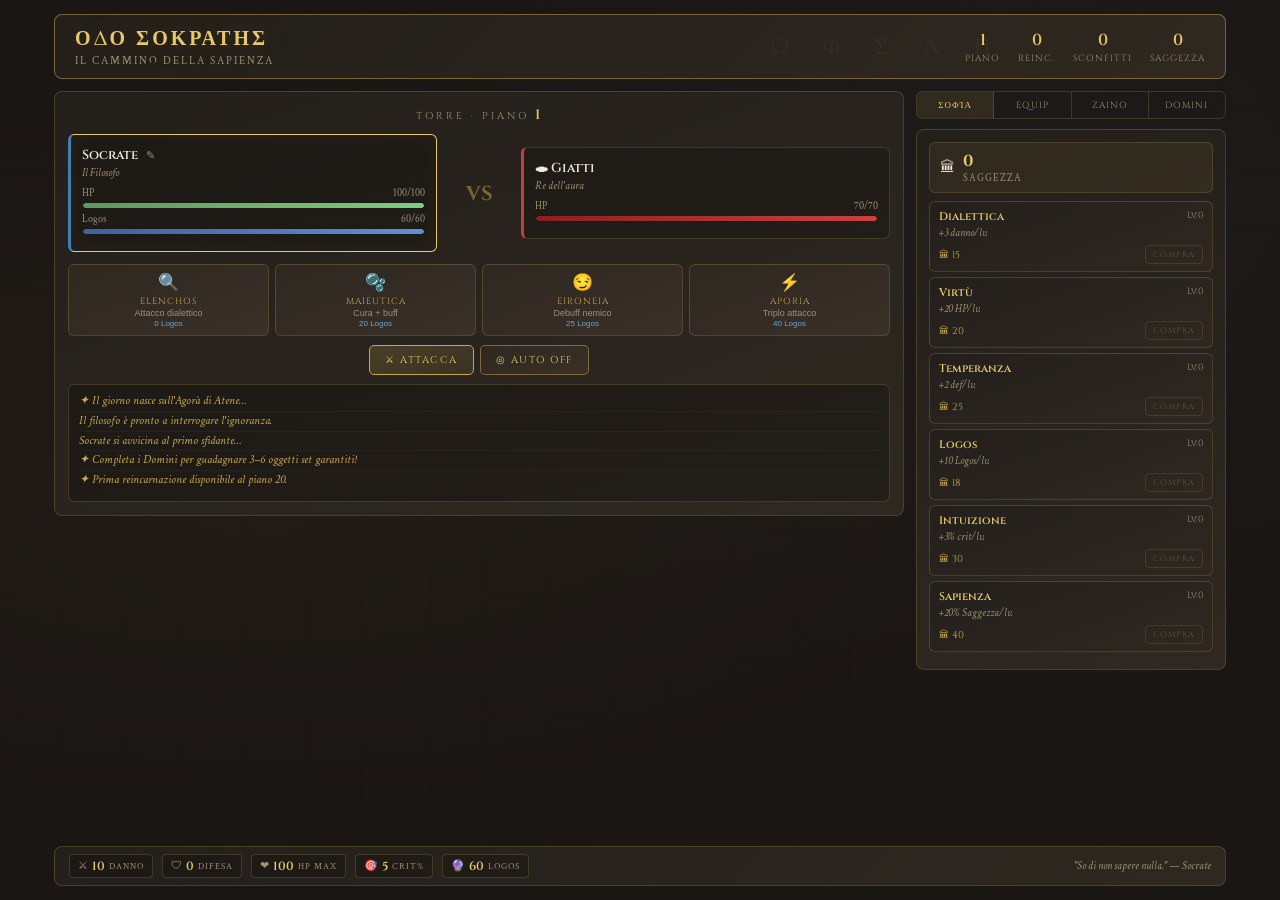
==== commit 9a3b8747: "Add files via upload" ====
--- a/socrates_rpg.html
+++ b/socrates_rpg.html
@@ -13,11 +13,10 @@
   --text:#f0e8d8;--text-dim:#a09070;
   --red:#c04040;--red-dark:#801c1c;
   --blue:#4080b0;--blue-light:#60aadd;
-  --green:#5a9a5a;--green-light:#80cc80;
+  --green:#5a9a5a;
   --purple:#8060b0;--purple-light:#a080d0;
   --border:rgba(201,168,76,.22);--border-strong:rgba(201,168,76,.5);
   --common:#a09070;--uncommon:#5aaa5a;--rare:#5090d0;--legendary:#e8a030;
-  /* stage colors */
   --s1:#c9a84c;--s2:#5090d0;--s3:#5aaa5a;--s4:#a080d0;
 }
 body{background:var(--marble);color:var(--text);font-family:'Crimson Text',Georgia,serif;font-size:16px;min-height:100vh;overflow-x:hidden}
@@ -41,15 +40,30 @@
 
 /* ARENA */
 .arena{grid-column:1/3}
-.arena-floor{text-align:center;font-family:'Cinzel',serif;font-size:10px;letter-spacing:3px;color:var(--text-dim);margin-bottom:11px;text-transform:uppercase}
-.arena-floor span{color:var(--gold-light);font-size:14px;font-weight:600}
-.stage-badge{display:inline-block;font-size:10px;padding:2px 8px;border-radius:10px;font-family:'Cinzel',serif;letter-spacing:1px;margin-left:8px;vertical-align:middle}
+.arena-header{display:flex;align-items:center;justify-content:center;gap:10px;margin-bottom:10px}
+.arena-location{text-align:center;font-family:'Cinzel',serif;font-size:10px;letter-spacing:3px;color:var(--text-dim);text-transform:uppercase}
+.arena-location span{color:var(--gold-light);font-size:14px;font-weight:600}
+.domain-badge{font-size:10px;padding:3px 10px;border-radius:10px;font-family:'Cinzel',serif;letter-spacing:1px;border:1px solid;white-space:nowrap}
+
+/* Domain enemy progress */
+.domain-progress{display:flex;align-items:center;gap:6px;justify-content:center;margin-bottom:10px}
+.domain-step{width:28px;height:6px;border-radius:3px;background:rgba(255,255,255,.08);border:1px solid rgba(255,255,255,.1);transition:all .4s}
+.domain-step.done{background:var(--green);border-color:var(--green)}
+.domain-step.current{background:var(--gold);border-color:var(--gold);animation:pulse-step .8s infinite alternate}
+@keyframes pulse-step{to{opacity:.6}}
+.domain-step.pending{background:rgba(255,255,255,.06)}
+.domain-enemy-label{font-family:'Cinzel',serif;font-size:10px;color:var(--text-dim);letter-spacing:1px;margin-left:6px}
+
+/* exit domain btn */
+.btn-exit-domain{font-family:'Cinzel',serif;font-size:9px;letter-spacing:1px;padding:4px 10px;border:1px solid rgba(192,64,64,.5);background:rgba(192,64,64,.1);color:#e08080;border-radius:4px;cursor:pointer;transition:all .15s;text-transform:uppercase}
+.btn-exit-domain:hover{background:rgba(192,64,64,.2)}
 
 .combatants{display:grid;grid-template-columns:1fr 68px 1fr;gap:8px;align-items:center;margin-bottom:12px}
 .combatant{padding:11px;border-radius:6px;border:1px solid var(--border);background:rgba(0,0,0,.2);position:relative;transition:border-color .3s}
 .combatant.active-turn{border-color:var(--gold-light);box-shadow:inset 0 0 20px rgba(201,168,76,.05)}
 .combatant.player-side{border-left:3px solid var(--blue)}
 .combatant.enemy-side{border-left:3px solid var(--red)}
+.combatant.domain-enemy{border-left-color:var(--legendary)}
 .combatant-name-row{display:flex;align-items:center;gap:5px;margin-bottom:2px}
 .combatant-name{font-family:'Cinzel',serif;font-size:13px;font-weight:600}
 .name-edit-btn{background:none;border:none;cursor:pointer;color:var(--text-dim);font-size:11px;padding:1px 3px;border-radius:3px;transition:color .15s;line-height:1}
@@ -73,7 +87,6 @@
 .vs-center{display:flex;flex-direction:column;align-items:center;gap:5px}
 .vs-text{font-family:'Cinzel',serif;font-size:20px;font-weight:700;color:var(--border-strong)}
 
-/* damage pop */
 .dmg-pop{position:absolute;font-family:'Cinzel',serif;font-weight:700;font-size:19px;pointer-events:none;animation:dmg-rise 1.2s ease-out forwards;z-index:100}
 @keyframes dmg-rise{0%{opacity:1;transform:translateY(0) scale(1)}60%{opacity:1;transform:translateY(-34px) scale(1.2)}100%{opacity:0;transform:translateY(-62px) scale(.8)}}
 .heal-pop{color:#80ee80!important}
@@ -92,7 +105,7 @@
 .skill-cd{position:absolute;inset:0;background:rgba(0,0,0,.65);display:flex;align-items:center;justify-content:center;font-family:'Cinzel',serif;font-size:17px;font-weight:700;color:var(--gold-light);border-radius:6px}
 .skill-cost{font-size:8px;color:var(--blue-light);display:block;margin-top:1px}
 
-.combat-controls{display:flex;gap:6px;align-items:center;justify-content:center}
+.combat-controls{display:flex;gap:6px;align-items:center;justify-content:center;flex-wrap:wrap}
 .btn{font-family:'Cinzel',serif;font-size:10px;letter-spacing:1.5px;padding:7px 15px;border:1px solid var(--border-strong);background:linear-gradient(160deg,var(--marble3),var(--marble4));color:var(--gold-light);border-radius:5px;cursor:pointer;transition:all .15s;text-transform:uppercase}
 .btn:hover{background:linear-gradient(160deg,var(--marble4),rgba(201,168,76,.12));border-color:var(--gold)}
 .btn:active{transform:scale(.97)}
@@ -102,7 +115,6 @@
 .btn.danger{border-color:var(--red);color:#e08080}
 .btn.danger:hover{background:rgba(192,64,64,.15)}
 
-/* LOG */
 .log-panel{border:1px solid var(--border);background:rgba(0,0,0,.25);border-radius:6px;padding:7px 10px;height:118px;overflow-y:auto;margin-top:9px;scroll-behavior:smooth}
 .log-panel::-webkit-scrollbar{width:3px}
 .log-panel::-webkit-scrollbar-thumb{background:var(--border-strong);border-radius:2px}
@@ -116,6 +128,7 @@
 .log-item{color:var(--legendary)}
 .log-sell{color:#e0a060}
 .log-set{color:var(--purple-light)}
+.log-domain{color:var(--s4);font-weight:600}
 
 /* RIGHT PANEL */
 .right-panel{display:flex;flex-direction:column;gap:10px}
@@ -150,7 +163,7 @@
 .btn-prestige:hover{background:linear-gradient(135deg,rgba(128,96,176,.5),rgba(96,80,160,.3))}
 
 /* EQUIP */
-.equip-slots{display:flex;flex-direction:column;gap:5px;margin-bottom:9px}
+.equip-slots{display:flex;flex-direction:column;gap:5px;margin-bottom:8px}
 .equip-slot{display:flex;align-items:center;gap:7px;padding:6px 9px;border:1px solid var(--border);border-radius:6px;background:rgba(0,0,0,.2);min-height:46px}
 .equip-slot.has-item{border-color:rgba(201,168,76,.35)}
 .slot-icon{font-size:17px;width:22px;text-align:center;flex-shrink:0}
@@ -162,14 +175,11 @@
 .slot-empty{font-size:11px;color:rgba(160,144,112,.45);font-style:italic}
 .slot-unequip{font-size:9px;color:var(--red);padding:2px 5px;border:1px solid rgba(192,64,64,.4);border-radius:3px;cursor:pointer;flex-shrink:0;font-family:'Cinzel',serif;background:transparent}
 .slot-unequip:hover{background:rgba(192,64,64,.15)}
-
-/* set bonus display */
-.set-bonuses-section{margin-top:6px}
 .set-bonus-row{padding:6px 8px;border-radius:5px;border:1px solid var(--border);margin-bottom:4px;background:rgba(0,0,0,.15)}
 .set-bonus-name{font-family:'Cinzel',serif;font-size:10px;font-weight:600;margin-bottom:3px}
 .set-bonus-line{font-size:10px;margin-bottom:1px}
 .set-bonus-line.active{color:#90d090}
-.set-bonus-line.inactive{color:rgba(160,144,112,.5)}
+.set-bonus-line.inactive{color:rgba(160,144,112,.45)}
 
 /* rarity */
 .rarity-common .slot-item-name{color:var(--common)}
@@ -188,7 +198,7 @@
 .inv-filter{display:flex;gap:3px;margin-bottom:7px;flex-wrap:wrap}
 .inv-filter-btn{font-size:9px;padding:2px 7px;border:1px solid var(--border);border-radius:10px;background:transparent;color:var(--text-dim);cursor:pointer;font-family:'Cinzel',serif;transition:all .12s}
 .inv-filter-btn.active{border-color:var(--gold);color:var(--gold-light);background:rgba(201,168,76,.1)}
-.inventory-grid{display:flex;flex-direction:column;gap:3px;max-height:320px;overflow-y:auto;padding-right:3px}
+.inventory-grid{display:flex;flex-direction:column;gap:3px;max-height:310px;overflow-y:auto;padding-right:3px}
 .inventory-grid::-webkit-scrollbar{width:3px}
 .inventory-grid::-webkit-scrollbar-thumb{background:var(--border-strong);border-radius:2px}
 .inv-item{display:flex;align-items:center;gap:6px;padding:5px 7px;border:1px solid var(--border);border-radius:5px;background:rgba(0,0,0,.15);transition:all .12s}
@@ -198,7 +208,7 @@
 .inv-item-info{flex:1;min-width:0}
 .inv-item-name{font-size:11px;font-weight:600;white-space:nowrap;overflow:hidden;text-overflow:ellipsis}
 .inv-item-sub{font-size:10px;color:var(--text-dim)}
-.inv-item-set{font-size:9px;color:var(--text-dim);font-style:italic}
+.inv-item-set{font-size:9px;font-style:italic}
 .inv-actions{display:flex;gap:3px;flex-shrink:0}
 .inv-btn{font-size:8px;padding:2px 5px;border:1px solid var(--border-strong);border-radius:3px;cursor:pointer;font-family:'Cinzel',serif;background:transparent;transition:all .12s;white-space:nowrap}
 .inv-btn-equip{color:var(--gold);border-color:rgba(201,168,76,.4)}
@@ -209,22 +219,24 @@
 .inv-btn-sell:disabled{opacity:.3;cursor:not-allowed}
 .inv-empty{font-size:12px;color:var(--text-dim);text-align:center;padding:18px;font-style:italic}
 
-/* STAGES */
-.stage-card{border:1px solid var(--border);border-radius:7px;padding:10px 12px;margin-bottom:7px;background:rgba(0,0,0,.15);transition:all .2s;cursor:pointer;position:relative;overflow:hidden}
-.stage-card:hover{border-color:rgba(201,168,76,.4);background:rgba(201,168,76,.04)}
-.stage-card.active-stage{border-width:2px}
-.stage-card-header{display:flex;align-items:center;justify-content:space-between;margin-bottom:5px}
-.stage-name{font-family:'Cinzel',serif;font-size:12px;font-weight:600}
-.stage-cost{font-size:10px;color:var(--gold);font-family:'Cinzel',serif}
-.stage-desc{font-size:11px;color:var(--text-dim);font-style:italic;margin-bottom:6px}
-.stage-sets{display:flex;gap:5px;flex-wrap:wrap}
-.set-chip{font-size:9px;padding:2px 7px;border-radius:4px;font-family:'Cinzel',serif;display:flex;align-items:center;gap:3px}
-.stage-active-badge{position:absolute;top:6px;right:8px;font-family:'Cinzel',serif;font-size:9px;letter-spacing:1px;padding:2px 6px;border-radius:3px;text-transform:uppercase}
-
-/* info panel */
-.set-info-panel{border:1px solid var(--border);border-radius:7px;padding:10px;margin-top:5px;background:rgba(0,0,0,.1)}
-.set-info-title{font-family:'Cinzel',serif;font-size:11px;color:var(--gold-light);font-weight:600;margin-bottom:4px}
-.set-info-bonus{font-size:10px;margin-bottom:2px}
+/* DOMAINS */
+.domain-card{border:1px solid var(--border);border-radius:8px;padding:11px 13px;margin-bottom:8px;background:rgba(0,0,0,.15);position:relative;overflow:hidden}
+.domain-card-header{display:flex;align-items:center;justify-content:space-between;margin-bottom:5px}
+.domain-name{font-family:'Cinzel',serif;font-size:12px;font-weight:600}
+.domain-cost-badge{font-family:'Cinzel',serif;font-size:10px;padding:2px 8px;border-radius:10px;background:rgba(201,168,76,.1);color:var(--gold);border:1px solid rgba(201,168,76,.3)}
+.domain-desc{font-size:11px;color:var(--text-dim);font-style:italic;margin-bottom:7px}
+.domain-sets{display:flex;gap:4px;flex-wrap:wrap;margin-bottom:7px}
+.set-chip{font-size:9px;padding:2px 7px;border-radius:4px;font-family:'Cinzel',serif;border:1px solid;display:flex;align-items:center;gap:3px}
+.domain-rewards-line{font-size:10px;color:var(--text-dim);margin-bottom:6px}
+.domain-rewards-line b{color:var(--gold-light)}
+.domain-enter-btn{font-family:'Cinzel',serif;font-size:9px;letter-spacing:1.5px;padding:5px 14px;border:1px solid;border-radius:5px;cursor:pointer;transition:all .15s;text-transform:uppercase;display:block;width:100%;text-align:center}
+.domain-enter-btn:hover{filter:brightness(1.2)}
+.domain-enter-btn:disabled{opacity:.35;cursor:not-allowed}
+
+/* set info in domain tab */
+.set-info-block{border:1px solid var(--border);border-radius:6px;padding:8px 10px;margin-bottom:5px;background:rgba(0,0,0,.1)}
+.set-info-title{font-family:'Cinzel',serif;font-size:10px;font-weight:600;margin-bottom:3px}
+.set-info-bonus{font-size:10px;margin-bottom:1px}
 .set-info-bonus span{color:#90d090}
 
 /* BOTTOM */
@@ -235,24 +247,37 @@
 .stat-chip-label{font-size:9px;color:var(--text-dim);letter-spacing:1px}
 
 /* OVERLAY */
-.overlay{display:none;position:fixed;inset:0;background:rgba(10,8,6,.88);z-index:200;align-items:center;justify-content:center}
+.overlay{display:none;position:fixed;inset:0;background:rgba(10,8,6,.9);z-index:200;align-items:center;justify-content:center;padding:16px}
 .overlay.show{display:flex}
-.overlay-box{background:linear-gradient(160deg,var(--marble2),var(--marble3));border:1px solid var(--border-strong);border-radius:12px;padding:26px 34px;text-align:center;max-width:440px;width:92%;box-shadow:0 0 60px rgba(0,0,0,.9);animation:pop-in .3s ease-out}
+.overlay-box{background:linear-gradient(160deg,var(--marble2),var(--marble3));border:1px solid var(--border-strong);border-radius:12px;padding:24px 30px;text-align:center;max-width:480px;width:100%;box-shadow:0 0 60px rgba(0,0,0,.9);animation:pop-in .3s ease-out;max-height:90vh;overflow-y:auto}
+.overlay-box::-webkit-scrollbar{width:3px}
+.overlay-box::-webkit-scrollbar-thumb{background:var(--border-strong)}
 @keyframes pop-in{from{transform:scale(.85) translateY(20px);opacity:0}to{transform:scale(1) translateY(0);opacity:1}}
-.overlay-icon{font-size:42px;margin-bottom:9px}
-.overlay-title{font-family:'Cinzel',serif;font-size:18px;font-weight:700;color:var(--gold-light);letter-spacing:2px;margin-bottom:6px}
-.overlay-body{font-size:13px;color:var(--text-dim);line-height:1.7;margin-bottom:13px;font-style:italic}
-.overlay-rewards{margin-bottom:12px}
+.overlay-icon{font-size:40px;margin-bottom:8px}
+.overlay-title{font-family:'Cinzel',serif;font-size:18px;font-weight:700;color:var(--gold-light);letter-spacing:2px;margin-bottom:5px}
+.overlay-body{font-size:13px;color:var(--text-dim);line-height:1.7;margin-bottom:11px;font-style:italic}
+.overlay-rewards{margin-bottom:10px}
 .reward-line{font-family:'Cinzel',serif;font-size:13px;color:var(--gold-light);padding:2px 0}
-.item-drop-box{margin:10px 0;padding:11px 14px;border-radius:8px;border:1px solid var(--border-strong);background:rgba(0,0,0,.3);text-align:left}
-.item-drop-label{font-family:'Cinzel',serif;font-size:9px;letter-spacing:2px;color:var(--text-dim);text-transform:uppercase;margin-bottom:5px}
-.item-drop-row{display:flex;align-items:center;gap:9px}
-.item-drop-icon{font-size:24px}
+
+/* normal single item drop */
+.item-drop-box{margin:8px 0;padding:10px 13px;border-radius:8px;border:1px solid var(--border-strong);background:rgba(0,0,0,.3);text-align:left}
+.item-drop-label{font-family:'Cinzel',serif;font-size:9px;letter-spacing:2px;color:var(--text-dim);text-transform:uppercase;margin-bottom:4px}
+.item-drop-row{display:flex;align-items:center;gap:8px}
+.item-drop-icon{font-size:22px}
 .item-drop-info{flex:1}
 .item-drop-name{font-family:'Cinzel',serif;font-size:13px;font-weight:600;margin-bottom:1px}
 .item-drop-sub{font-size:11px;color:var(--text-dim)}
-.item-drop-stats{font-size:11px;margin-top:3px;color:#90d090}
-.item-drop-set{font-size:10px;margin-top:2px;font-style:italic}
+.item-drop-stats{font-size:11px;margin-top:2px;color:#90d090}
+.item-drop-set{font-size:10px;margin-top:1px;font-style:italic}
+
+/* domain loot grid */
+.loot-grid{display:flex;flex-direction:column;gap:6px;margin:10px 0;text-align:left}
+.loot-item{display:flex;align-items:center;gap:8px;padding:7px 10px;border-radius:7px;border:1px solid var(--border)}
+.loot-item-icon{font-size:20px;flex-shrink:0}
+.loot-item-info{flex:1;min-width:0}
+.loot-item-name{font-size:12px;font-weight:600}
+.loot-item-sub{font-size:10px;color:var(--text-dim)}
+.loot-domain-label{font-family:'Cinzel',serif;font-size:10px;letter-spacing:2px;color:var(--text-dim);text-transform:uppercase;margin-bottom:6px;text-align:left}
 
 ::-webkit-scrollbar{width:3px}
 ::-webkit-scrollbar-thumb{background:var(--border);border-radius:2px}
@@ -275,7 +300,7 @@
     <div class="game-subtitle">Il Cammino della Sapienza</div>
   </div>
   <div class="header-stats">
-    <div class="hstat"><div class="hstat-val" id="h-floor">1</div><div class="hstat-label">Livello</div></div>
+    <div class="hstat"><div class="hstat-val" id="h-floor">1</div><div class="hstat-label">Piano</div></div>
     <div class="hstat"><div class="hstat-val" id="h-prestige">0</div><div class="hstat-label">Reinc.</div></div>
     <div class="hstat"><div class="hstat-val" id="h-kills">0</div><div class="hstat-label">Sconfitti</div></div>
     <div class="hstat"><div class="hstat-val" id="h-wisdom">0</div><div class="hstat-label">Saggezza</div></div>
@@ -285,7 +310,21 @@
 <div class="main-grid">
   <!-- ARENA -->
   <div class="panel arena">
-    <div class="arena-floor">Stoa · <span id="floor-num">1</span> · <span id="enemy-type-label">Sofista</span> <span id="stage-badge-arena" class="stage-badge" style="display:none"></span></div>
+    <!-- Header row changes based on mode -->
+    <div class="arena-header" id="arena-header">
+      <div class="arena-location" id="arena-location">Torre · Piano <span id="floor-num">1</span></div>
+    </div>
+
+    <!-- Domain progress bar (hidden in tower mode) -->
+    <div class="domain-progress" id="domain-progress" style="display:none">
+      <div class="domain-step" id="ds0"></div>
+      <div class="domain-step" id="ds1"></div>
+      <div class="domain-step" id="ds2"></div>
+      <div class="domain-step" id="ds3"></div>
+      <div class="domain-step" id="ds4"></div>
+      <div class="domain-enemy-label" id="domain-enemy-label">Nemico 1/5</div>
+    </div>
+
     <div class="combatants">
       <div class="combatant player-side" id="player-card">
         <div class="combatant-name-row">
@@ -337,7 +376,8 @@
     <div class="combat-controls">
       <button class="btn primary" id="btn-attack" onclick="attack()">⚔ Attacca</button>
       <button class="btn" id="btn-auto" onclick="toggleAuto()">◎ Auto OFF</button>
-      <button class="btn" id="btn-next" onclick="nextBattle()" style="display:none">→ Prossimo</button>
+      <button class="btn" id="btn-next" onclick="nextBattle()" style="display:none">→ Avanza</button>
+      <button class="btn-exit-domain" id="btn-exit-domain" onclick="exitDomain()" style="display:none">✕ Esci dal Dominio</button>
     </div>
 
     <div class="log-panel" id="combat-log">
@@ -346,16 +386,15 @@
     </div>
   </div>
 
-  <!-- RIGHT -->
+  <!-- RIGHT PANEL -->
   <div class="right-panel">
     <div class="tabs-bar">
       <button class="tab-btn active" onclick="switchTab('upgrades')">Σοφία</button>
       <button class="tab-btn" onclick="switchTab('equip')">Equip</button>
       <button class="tab-btn" onclick="switchTab('inventory')">Zaino</button>
-      <button class="tab-btn" onclick="switchTab('stages')">Stage</button>
+      <button class="tab-btn" onclick="switchTab('domains')">Domini</button>
     </div>
 
-    <!-- UPGRADES -->
     <div class="panel tab-content active" id="tab-upgrades" style="padding:12px">
       <div class="wisdom-display">
         <span class="wisdom-icon">🏛</span>
@@ -369,17 +408,13 @@
       </div>
     </div>
 
-    <!-- EQUIP -->
     <div class="panel tab-content" id="tab-equip" style="padding:12px">
       <div class="panel-title">Equipaggiamento</div>
       <div class="equip-slots" id="equip-slots"></div>
-      <div class="set-bonuses-section">
-        <div style="font-family:'Cinzel',serif;font-size:9px;letter-spacing:2px;color:var(--text-dim);text-transform:uppercase;margin-bottom:5px">Bonus Set Attivi</div>
-        <div id="set-bonus-display"></div>
-      </div>
+      <div style="font-family:'Cinzel',serif;font-size:9px;letter-spacing:2px;color:var(--text-dim);text-transform:uppercase;margin-bottom:5px">Bonus Set Attivi</div>
+      <div id="set-bonus-display"></div>
     </div>
 
-    <!-- INVENTORY -->
     <div class="panel tab-content" id="tab-inventory" style="padding:12px">
       <div class="inventory-header">
         <div class="panel-title" style="margin:0;border:none;padding:0">Zaino</div>
@@ -389,23 +424,20 @@
         </div>
       </div>
       <div class="inv-filter" id="inv-filter">
-        <button class="inv-filter-btn active" onclick="setFilter('all')">Tutti</button>
-        <button class="inv-filter-btn" onclick="setFilter('weapon')">⚔</button>
-        <button class="inv-filter-btn" onclick="setFilter('armor')">🛡</button>
-        <button class="inv-filter-btn" onclick="setFilter('ring')">💍</button>
-        <button class="inv-filter-btn" onclick="setFilter('amulet')">📿</button>
-        <button class="inv-filter-btn" onclick="setFilter('boots')">👟</button>
+        <button class="inv-filter-btn active" onclick="setFilter(this,'all')">Tutti</button>
+        <button class="inv-filter-btn" onclick="setFilter(this,'weapon')">⚔</button>
+        <button class="inv-filter-btn" onclick="setFilter(this,'armor')">🛡</button>
+        <button class="inv-filter-btn" onclick="setFilter(this,'ring')">💍</button>
+        <button class="inv-filter-btn" onclick="setFilter(this,'amulet')">📿</button>
+        <button class="inv-filter-btn" onclick="setFilter(this,'boots')">👟</button>
       </div>
       <div class="inventory-grid" id="inventory-grid"></div>
     </div>
 
-    <!-- STAGES -->
-    <div class="panel tab-content" id="tab-stages" style="padding:12px">
-      <div class="panel-title">Stage di Farming</div>
-      <div style="font-size:11px;color:var(--text-dim);font-style:italic;margin-bottom:9px">Entra in uno stage per fare farming di set specifici. Ogni stage ha 2 set esclusivi.</div>
-      <div id="stages-list"></div>
-      <div style="font-family:'Cinzel',serif;font-size:9px;letter-spacing:2px;color:var(--text-dim);text-transform:uppercase;margin:8px 0 5px">Info Set</div>
-      <div id="set-info-display"></div>
+    <div class="panel tab-content" id="tab-domains" style="padding:12px">
+      <div class="panel-title">Domini</div>
+      <div style="font-size:11px;color:var(--text-dim);font-style:italic;margin-bottom:10px;line-height:1.5">Ogni Dominio è un livello separato con <b style="color:var(--gold-light)">5 nemici</b> in sequenza. Completalo per guadagnare <b style="color:var(--gold-light)">3–6 oggetti</b> del set. Costo: <b style="color:var(--gold-light)">200 Saggezza</b> per entrata.</div>
+      <div id="domains-list"></div>
     </div>
   </div>
 </div>
@@ -420,8 +452,9 @@
 </div>
 </div>
 
+<!-- OVERLAY -->
 <div class="overlay" id="overlay">
-  <div class="overlay-box">
+  <div class="overlay-box" id="overlay-box">
     <div class="overlay-icon" id="ov-icon">⚔</div>
     <div class="overlay-title" id="ov-title">Vittoria!</div>
     <div class="overlay-body" id="ov-body"></div>
@@ -432,9 +465,9 @@
 </div>
 
 <script>
-// ══════════════════════════════════════════
-//  CONSTANTS & DATA
-// ══════════════════════════════════════════
+// ═══════════════════════════════════════════════════
+//  STATIC DATA
+// ═══════════════════════════════════════════════════
 const QUOTES=['"So di non sapere nulla." — Socrate','"La vita non esaminata non vale la pena di essere vissuta." — Socrate','"Conosci te stesso." — Iscrizione di Delfi','"La virtù è sapere." — Socrate','"Il corpo è la prigione dell\'anima." — Platone','"La filosofia è preparazione alla morte." — Socrate','"Solo chi conosce i propri limiti può superarli." — Socrate','"L\'ignoranza è la radice di ogni male." — Platone'];
 
 const ENEMIES=[
@@ -452,259 +485,81 @@
   {name:"Il Bocchins",title:"Fa i bocchins",icon:"🔱"},
 ];
 
-// ── 8 SETS (2 per stage) ──────────────────────────────
-// bonus2 / bonus4 = stat objects (pct suffix = percentage multiplier)
-// bonus4special = string key for special combat effects
-const SETS={
-  // STAGE 1 — Agorà di Atene (gold)
-  socratic_order:{
-    id:'socratic_order',name:"Ordine Socratico",stage:1,icon:"🏛",color:"var(--s1)",
-    desc2:"+15% Danno base",desc4:"Aporia infligge +80% danni",
-    bonus2:{atkPct:0.15},bonus4:{},bonus4special:'aporiaBoost',
-    sellMult:{common:1.2,uncommon:1.5,rare:2,legendary:3}
-  },
-  sophist_mask:{
-    id:'sophist_mask',name:"Maschera del Sofista",stage:1,icon:"🎭",color:"var(--s1)",
-    desc2:"+22% HP Massimi",desc4:"Maieutica cura il 38% HP max invece del 18%",
-    bonus2:{maxHpPct:0.22},bonus4:{},bonus4special:'maieuticaBoost',
-    sellMult:{common:1,uncommon:1,rare:1,legendary:1}
-  },
-  // STAGE 2 — Accademia di Platone (blue)
-  academy_mind:{
-    id:'academy_mind',name:"Mente dell'Accademia",stage:2,icon:"📚",color:"var(--s2)",
-    desc2:"+25% Logos Massimo",desc4:"Eironeia dura 6 turni e riduce ATK del 70%",
-    bonus2:{maxMpPct:0.25},bonus4:{},bonus4special:'eironeiaBuff',
-    sellMult:{common:1,uncommon:1,rare:1,legendary:1}
-  },
-  ideal_form:{
-    id:'ideal_form',name:"Forma delle Idee",stage:2,icon:"💎",color:"var(--s2)",
-    desc2:"+12% Critico",desc4:"I colpi critici moltiplicano ×3.5 invece di ×2.2",
-    bonus2:{critChancePct:0.12},bonus4:{},bonus4special:'critMult',
-    sellMult:{common:1,uncommon:1,rare:1,legendary:1}
-  },
-  // STAGE 3 — Liceo di Aristotele (green)
-  nicomachean:{
-    id:'nicomachean',name:"Etica Nicomachea",stage:3,icon:"⚖",color:"var(--s3)",
-    desc2:"+15% ATK e DEF",desc4:"Vinci una battaglia → ripristino 30% HP",
-    bonus2:{atkPct:0.15,defPct:0.15},bonus4:{},bonus4special:'victoryHeal',
-    sellMult:{common:1,uncommon:1,rare:1,legendary:1}
-  },
-  pure_logic:{
-    id:'pure_logic',name:"Logica Pura",stage:3,icon:"🔬",color:"var(--s3)",
-    desc2:"+22% Difesa",desc4:"Ogni turno nemico rigenera 3% HP Max",
-    bonus2:{defPct:0.22},bonus4:{},bonus4special:'turnRegen',
-    sellMult:{common:1,uncommon:1,rare:1,legendary:1}
-  },
-  // STAGE 4 — Olimpo degli Dei (purple)
-  prometheus_fire:{
-    id:'prometheus_fire',name:"Fuoco di Prometeo",stage:4,icon:"🔥",color:"var(--s4)",
-    desc2:"+20% Critico",desc4:"Elenchos colpisce 2 volte per attacco",
-    bonus2:{critChancePct:0.20},bonus4:{},bonus4special:'elenchosDouble',
-    sellMult:{common:1,uncommon:1,rare:1,legendary:1}
-  },
-  divine_wisdom:{
-    id:'divine_wisdom',name:"Saggezza degli Dei",stage:4,icon:"✨",color:"var(--s4)",
-    desc2:"+35% Saggezza guadagnata",desc4:"Logos si rigenera anche dopo ogni tuo attacco (+5)",
-    bonus2:{wisdomPct:0.35},bonus4:{},bonus4special:'logosAttackRegen',
-    sellMult:{common:1,uncommon:1,rare:1,legendary:1}
-  },
-};
-
-// STAGES config
-const STAGES=[
-  {id:1,name:"Agorà di Atene",icon:"🏛",color:"var(--s1)",bgColor:"rgba(201,168,76,.08)",cost:0,sets:['socratic_order','sophist_mask'],
-   desc:"Le strade di Atene — stage iniziale, drop libero."},
-  {id:2,name:"Accademia di Platone",icon:"📚",color:"var(--s2)",bgColor:"rgba(80,144,208,.08)",cost:80,sets:['academy_mind','ideal_form'],
-   desc:"I giardini dell'Accademia — set della mente e delle forme."},
-  {id:3,name:"Liceo di Aristotele",icon:"⚖",color:"var(--s3)",bgColor:"rgba(90,170,90,.08)",cost:200,sets:['nicomachean','pure_logic'],
-   desc:"Il Liceo peripatetico — set dell'etica e della logica."},
-  {id:4,name:"Olimpo degli Dei",icon:"🔥",color:"var(--s4)",bgColor:"rgba(160,128,208,.08)",cost:500,sets:['prometheus_fire','divine_wisdom'],
-   desc:"Le vette divine — set leggendari degli Olimpici."},
-];
-
-// ITEMS DATABASE — ogni item ha un setId
-// template: {name, icon, rarity, stats, setId}
-// 5 slots per set × 8 set = 40 item templates
-const ITEMS_TEMPLATES={
-  weapon:[
-    // Ordine Socratico
-    {name:"Rotolo della Dialettica",icon:"📜",rarity:"common",stats:{atk:5},setId:"socratic_order"},
-    {name:"Scettro del Logos",icon:"🔱",rarity:"uncommon",stats:{atk:9,critChance:2},setId:"socratic_order"},
-    {name:"Spada della Verità",icon:"⚔",rarity:"rare",stats:{atk:16,critChance:5},setId:"socratic_order"},
-    {name:"Lama dell'Elenchos",icon:"🗡",rarity:"legendary",stats:{atk:28,critChance:10},setId:"socratic_order"},
-    // Maschera del Sofista
-    {name:"Bastone Sofistico",icon:"🪄",rarity:"common",stats:{atk:4,maxHp:15},setId:"sophist_mask"},
-    {name:"Lira dell'Inganno",icon:"🎵",rarity:"uncommon",stats:{atk:7,maxHp:30},setId:"sophist_mask"},
-    {name:"Asta del Retore",icon:"📏",rarity:"rare",stats:{atk:12,maxHp:55},setId:"sophist_mask"},
-    {name:"Fiamma Sofistica",icon:"🔥",rarity:"legendary",stats:{atk:20,maxHp:90},setId:"sophist_mask"},
-    // Mente dell'Accademia
-    {name:"Penna dell'Accademia",icon:"✒",rarity:"common",stats:{atk:4,maxMp:12},setId:"academy_mind"},
-    {name:"Calamo Platonico",icon:"🖊",rarity:"uncommon",stats:{atk:7,maxMp:22},setId:"academy_mind"},
-    {name:"Libro delle Forme",icon:"📖",rarity:"rare",stats:{atk:11,maxMp:38},setId:"academy_mind"},
-    {name:"Dialogo Infinito",icon:"💬",rarity:"legendary",stats:{atk:18,maxMp:60},setId:"academy_mind"},
-    // Forma delle Idee
-    {name:"Cristallo dell'Idea",icon:"💎",rarity:"common",stats:{atk:4,critChance:4},setId:"ideal_form"},
-    {name:"Lama di Cristallo",icon:"🔮",rarity:"uncommon",stats:{atk:8,critChance:7},setId:"ideal_form"},
-    {name:"Spada dell'Eterno",icon:"⚡",rarity:"rare",stats:{atk:14,critChance:11},setId:"ideal_form"},
-    {name:"Forma Assoluta",icon:"🌟",rarity:"legendary",stats:{atk:24,critChance:18},setId:"ideal_form"},
-    // Etica Nicomachea
-    {name:"Spadino Etico",icon:"🗡",rarity:"common",stats:{atk:5,def:3},setId:"nicomachean"},
-    {name:"Ascia della Virtù",icon:"🪓",rarity:"uncommon",stats:{atk:9,def:5},setId:"nicomachean"},
-    {name:"Spada dell'Etica",icon:"⚔",rarity:"rare",stats:{atk:15,def:8},setId:"nicomachean"},
-    {name:"Lama Nicomachea",icon:"🔱",rarity:"legendary",stats:{atk:26,def:13},setId:"nicomachean"},
-    // Logica Pura
-    {name:"Compasso Logico",icon:"📐",rarity:"common",stats:{atk:3,def:5},setId:"pure_logic"},
-    {name:"Righello della Ragione",icon:"📏",rarity:"uncommon",stats:{atk:6,def:8},setId:"pure_logic"},
-    {name:"Assioma Affilato",icon:"🔬",rarity:"rare",stats:{atk:10,def:13},setId:"pure_logic"},
-    {name:"Teorema Assoluto",icon:"∞",rarity:"legendary",stats:{atk:16,def:22},setId:"pure_logic"},
-    // Fuoco di Prometeo
-    {name:"Tizzone di Prometeo",icon:"🕯",rarity:"common",stats:{atk:5,critChance:5},setId:"prometheus_fire"},
-    {name:"Torcia Olimpica",icon:"🔦",rarity:"uncommon",stats:{atk:9,critChance:9},setId:"prometheus_fire"},
-    {name:"Fiamma Divina",icon:"🔥",rarity:"rare",stats:{atk:16,critChance:14},setId:"prometheus_fire"},
-    {name:"Braciere degli Dei",icon:"☄",rarity:"legendary",stats:{atk:27,critChance:22},setId:"prometheus_fire"},
-    // Saggezza degli Dei
-    {name:"Pergamena Divina",icon:"📜",rarity:"common",stats:{atk:4,maxMp:15},setId:"divine_wisdom"},
-    {name:"Sigillo di Zeus",icon:"⚡",rarity:"uncommon",stats:{atk:7,maxMp:25,mpRegen:1},setId:"divine_wisdom"},
-    {name:"Scettro dell'Olimpo",icon:"🌩",rarity:"rare",stats:{atk:13,maxMp:40,mpRegen:2},setId:"divine_wisdom"},
-    {name:"Fulmine di Zeus",icon:"⚡",rarity:"legendary",stats:{atk:22,maxMp:65,mpRegen:4},setId:"divine_wisdom"},
+// Domain-specific enemies (harder variants)
+const DOMAIN_ENEMIES={
+  d1:[
+    {name:"Gorgia l'Oratore",title:"Campione della Retorica",icon:"🎭"},
+    {name:"Protagora il Relativista",title:"Uomo misura di tutte le cose",icon:"⚖"},
+    {name:"Crizia il Tiranno",title:"Oligarca di Atene",icon:"👑"},
+    {name:"Meleto l'Accusatore",title:"Nemico di Socrate",icon:"📜"},
+    {name:"Anito il Demagogo",title:"Custode dell'Ignoranza",icon:"🌑"},
   ],
-  armor:[
-    {name:"Mantello Socratico",icon:"🧥",rarity:"common",stats:{def:3,maxHp:20},setId:"socratic_order"},
-    {name:"Toga della Dialettica",icon:"👘",rarity:"uncommon",stats:{def:6,maxHp:40},setId:"socratic_order"},
-    {name:"Veste dell'Elenchos",icon:"🎓",rarity:"rare",stats:{def:11,maxHp:70},setId:"socratic_order"},
-    {name:"Armatura del Logos",icon:"🛡",rarity:"legendary",stats:{def:18,maxHp:110},setId:"socratic_order"},
-    {name:"Mantello Sofistico",icon:"🎭",rarity:"common",stats:{def:2,maxHp:30},setId:"sophist_mask"},
-    {name:"Veste del Retore",icon:"👗",rarity:"uncommon",stats:{def:4,maxHp:60},setId:"sophist_mask"},
-    {name:"Abito dell'Oratoria",icon:"🎩",rarity:"rare",stats:{def:8,maxHp:100},setId:"sophist_mask"},
-    {name:"Corona del Sofista",icon:"👑",rarity:"legendary",stats:{def:12,maxHp:160},setId:"sophist_mask"},
-    {name:"Toga Accademica",icon:"🎓",rarity:"common",stats:{def:3,maxMp:14},setId:"academy_mind"},
-    {name:"Veste di Platone",icon:"🧥",rarity:"uncommon",stats:{def:6,maxMp:25},setId:"academy_mind"},
-    {name:"Armatura Mentale",icon:"🛡",rarity:"rare",stats:{def:10,maxMp:42},setId:"academy_mind"},
-    {name:"Corazza dell'Intelletto",icon:"🧠",rarity:"legendary",stats:{def:16,maxMp:68},setId:"academy_mind"},
-    {name:"Tunica dell'Idea",icon:"👘",rarity:"common",stats:{def:3,critChance:3},setId:"ideal_form"},
-    {name:"Veste dell'Eterno",icon:"🌌",rarity:"uncommon",stats:{def:5,critChance:6},setId:"ideal_form"},
-    {name:"Armatura di Cristallo",icon:"💎",rarity:"rare",stats:{def:9,critChance:10},setId:"ideal_form"},
-    {name:"Forma Perfetta",icon:"🌟",rarity:"legendary",stats:{def:15,critChance:16},setId:"ideal_form"},
-    {name:"Cintura Etica",icon:"🎗",rarity:"common",stats:{def:4,atk:3},setId:"nicomachean"},
-    {name:"Cotta di Maglia Virtuosa",icon:"⛓",rarity:"uncommon",stats:{def:7,atk:6},setId:"nicomachean"},
-    {name:"Armatura Nicomachea",icon:"🛡",rarity:"rare",stats:{def:13,atk:10},setId:"nicomachean"},
-    {name:"Egida dell'Etica",icon:"⚖",rarity:"legendary",stats:{def:21,atk:16},setId:"nicomachean"},
-    {name:"Corazza Logica",icon:"🔬",rarity:"common",stats:{def:5,maxHp:15},setId:"pure_logic"},
-    {name:"Veste dell'Assioma",icon:"📐",rarity:"uncommon",stats:{def:9,maxHp:30},setId:"pure_logic"},
-    {name:"Armatura del Teorema",icon:"🔭",rarity:"rare",stats:{def:15,maxHp:55},setId:"pure_logic"},
-    {name:"Corazza Assoluta",icon:"🛡",rarity:"legendary",stats:{def:24,maxHp:90},setId:"pure_logic"},
-    {name:"Mantello di Fiamma",icon:"🧥",rarity:"common",stats:{def:3,critChance:5},setId:"prometheus_fire"},
-    {name:"Corazza Ardente",icon:"🔥",rarity:"uncommon",stats:{def:6,critChance:9},setId:"prometheus_fire"},
-    {name:"Armatura di Prometeo",icon:"⚡",rarity:"rare",stats:{def:11,critChance:14},setId:"prometheus_fire"},
-    {name:"Fiamma Eterna",icon:"☄",rarity:"legendary",stats:{def:18,critChance:22},setId:"prometheus_fire"},
-    {name:"Veste degli Dei",icon:"☁",rarity:"common",stats:{def:3,mpRegen:2},setId:"divine_wisdom"},
-    {name:"Armatura Celeste",icon:"🌤",rarity:"uncommon",stats:{def:6,maxMp:20,mpRegen:2},setId:"divine_wisdom"},
-    {name:"Toga dell'Olimpo",icon:"⛅",rarity:"rare",stats:{def:10,maxMp:35,mpRegen:3},setId:"divine_wisdom"},
-    {name:"Veste dell'Eterno",icon:"🌟",rarity:"legendary",stats:{def:16,maxMp:55,mpRegen:6},setId:"divine_wisdom"},
+  d2:[
+    {name:"L'Ombra della Caverna",title:"Prigioniero delle Illusioni",icon:"🕳"},
+    {name:"La Forma Corrotta",title:"Idea Distorta",icon:"💀"},
+    {name:"Il Demiurgo Oscuro",title:"Creatore di Menzogna",icon:"🌀"},
+    {name:"Il Filosofo Falso",title:"Sofista in Toga",icon:"🎓"},
+    {name:"L'Ombra di Platone",title:"Eco senza Sostanza",icon:"👻"},
   ],
-  ring:[
-    {name:"Anello della Dialettica",icon:"💍",rarity:"common",stats:{critChance:3,atk:2},setId:"socratic_order"},
-    {name:"Sigillo del Filosofo",icon:"🔮",rarity:"uncommon",stats:{critChance:5,atk:4},setId:"socratic_order"},
-    {name:"Anello dell'Elenchos",icon:"🌀",rarity:"rare",stats:{critChance:9,atk:8},setId:"socratic_order"},
-    {name:"Sigillo di Socrate",icon:"♾",rarity:"legendary",stats:{critChance:15,atk:14},setId:"socratic_order"},
-    {name:"Anello Sofistico",icon:"💍",rarity:"common",stats:{maxHp:25},setId:"sophist_mask"},
-    {name:"Gemma del Retore",icon:"💎",rarity:"uncommon",stats:{maxHp:50,def:2},setId:"sophist_mask"},
-    {name:"Anello dell'Inganno",icon:"🌀",rarity:"rare",stats:{maxHp:85,def:4},setId:"sophist_mask"},
-    {name:"Corona del Mistero",icon:"👑",rarity:"legendary",stats:{maxHp:140,def:7},setId:"sophist_mask"},
-    {name:"Anello dell'Accademia",icon:"📚",rarity:"common",stats:{maxMp:18,mpRegen:1},setId:"academy_mind"},
-    {name:"Sigillo di Platone",icon:"🔮",rarity:"uncommon",stats:{maxMp:32,mpRegen:2},setId:"academy_mind"},
-    {name:"Anello della Mente",icon:"🧠",rarity:"rare",stats:{maxMp:52,mpRegen:3},setId:"academy_mind"},
-    {name:"Sigillo Ideale",icon:"💫",rarity:"legendary",stats:{maxMp:80,mpRegen:5},setId:"academy_mind"},
-    {name:"Cristallo Anulare",icon:"💍",rarity:"common",stats:{critChance:5},setId:"ideal_form"},
-    {name:"Anello delle Forme",icon:"💎",rarity:"uncommon",stats:{critChance:9},setId:"ideal_form"},
-    {name:"Sigillo dell'Eterno",icon:"♾",rarity:"rare",stats:{critChance:14,atk:5},setId:"ideal_form"},
-    {name:"Occhio dell'Idea",icon:"👁",rarity:"legendary",stats:{critChance:22,atk:10},setId:"ideal_form"},
-    {name:"Anello Etico",icon:"⚖",rarity:"common",stats:{atk:3,def:3},setId:"nicomachean"},
-    {name:"Sigillo della Virtù",icon:"🌿",rarity:"uncommon",stats:{atk:6,def:5},setId:"nicomachean"},
-    {name:"Anello Nicomacheo",icon:"📜",rarity:"rare",stats:{atk:10,def:9},setId:"nicomachean"},
-    {name:"Sigillo Aristotelico",icon:"🏺",rarity:"legendary",stats:{atk:17,def:15},setId:"nicomachean"},
-    {name:"Anello Logico",icon:"🔬",rarity:"common",stats:{def:4,maxHp:20},setId:"pure_logic"},
-    {name:"Sigillo dell'Assioma",icon:"📐",rarity:"uncommon",stats:{def:7,maxHp:40},setId:"pure_logic"},
-    {name:"Anello del Teorema",icon:"∞",rarity:"rare",stats:{def:12,maxHp:70},setId:"pure_logic"},
-    {name:"Sigillo Assoluto",icon:"🔭",rarity:"legendary",stats:{def:20,maxHp:110},setId:"pure_logic"},
-    {name:"Anello di Fuoco",icon:"🔥",rarity:"common",stats:{critChance:6,atk:3},setId:"prometheus_fire"},
-    {name:"Sigillo della Fiamma",icon:"💫",rarity:"uncommon",stats:{critChance:11,atk:6},setId:"prometheus_fire"},
-    {name:"Anello Olimpico",icon:"🌟",rarity:"rare",stats:{critChance:17,atk:10},setId:"prometheus_fire"},
-    {name:"Fuoco Eterno",icon:"☄",rarity:"legendary",stats:{critChance:26,atk:16},setId:"prometheus_fire"},
-    {name:"Anello Celeste",icon:"⚡",rarity:"common",stats:{maxMp:20,mpRegen:1},setId:"divine_wisdom"},
-    {name:"Sigillo di Ermes",icon:"☁",rarity:"uncommon",stats:{maxMp:35,mpRegen:2},setId:"divine_wisdom"},
-    {name:"Anello dell'Olimpo",icon:"🌩",rarity:"rare",stats:{maxMp:55,mpRegen:3},setId:"divine_wisdom"},
-    {name:"Sigillo degli Dei",icon:"✨",rarity:"legendary",stats:{maxMp:88,mpRegen:5,atk:8},setId:"divine_wisdom"},
+  d3:[
+    {name:"Il Tiranno dell'Etica",title:"Corruttore della Virtù",icon:"🗡"},
+    {name:"Il Vizio Incarnato",title:"Nemico della Temperanza",icon:"🍷"},
+    {name:"L'Ingiusto Supremo",title:"Avversario di Aristotele",icon:"⛓"},
+    {name:"Il Nichilista",title:"Negatore di Ogni Valore",icon:"🌑"},
+    {name:"Anassimandro il Caos",title:"Guardiano del Disordine",icon:"🔥"},
   ],
-  amulet:[
-    {name:"Amuleto Socratico",icon:"📿",rarity:"common",stats:{maxHp:22,atk:2},setId:"socratic_order"},
-    {name:"Medaglione del Filosofo",icon:"🏺",rarity:"uncommon",stats:{maxHp:45,atk:5},setId:"socratic_order"},
-    {name:"Ciondolo dell'Elenchos",icon:"🌀",rarity:"rare",stats:{maxHp:78,atk:9},setId:"socratic_order"},
-    {name:"Amuleto del Logos",icon:"✨",rarity:"legendary",stats:{maxHp:125,atk:15},setId:"socratic_order"},
-    {name:"Amuleto Sofistico",icon:"🎭",rarity:"common",stats:{maxHp:35},setId:"sophist_mask"},
-    {name:"Collana del Retore",icon:"📿",rarity:"uncommon",stats:{maxHp:70,mpRegen:1},setId:"sophist_mask"},
-    {name:"Amuleto dell'Illusione",icon:"🌫",rarity:"rare",stats:{maxHp:115,mpRegen:2},setId:"sophist_mask"},
-    {name:"Cuore del Sofista",icon:"🖤",rarity:"legendary",stats:{maxHp:185,mpRegen:4},setId:"sophist_mask"},
-    {name:"Amuleto Accademico",icon:"📚",rarity:"common",stats:{maxMp:22,maxHp:18},setId:"academy_mind"},
-    {name:"Ciondolo di Platone",icon:"💫",rarity:"uncommon",stats:{maxMp:38,maxHp:35},setId:"academy_mind"},
-    {name:"Amuleto della Mente",icon:"🧠",rarity:"rare",stats:{maxMp:60,maxHp:60},setId:"academy_mind"},
-    {name:"Cuore dell'Accademia",icon:"💙",rarity:"legendary",stats:{maxMp:95,maxHp:95},setId:"academy_mind"},
-    {name:"Amuleto del Cristallo",icon:"💎",rarity:"common",stats:{critChance:4,maxHp:20},setId:"ideal_form"},
-    {name:"Ciondolo Eterno",icon:"♾",rarity:"uncommon",stats:{critChance:7,maxHp:40},setId:"ideal_form"},
-    {name:"Amuleto dell'Idea",icon:"🌟",rarity:"rare",stats:{critChance:12,maxHp:68},setId:"ideal_form"},
-    {name:"Cuore dell'Eterno",icon:"💛",rarity:"legendary",stats:{critChance:20,maxHp:110},setId:"ideal_form"},
-    {name:"Amuleto Etico",icon:"⚖",rarity:"common",stats:{atk:4,def:4},setId:"nicomachean"},
-    {name:"Ciondolo Aristotelico",icon:"🏺",rarity:"uncommon",stats:{atk:7,def:7},setId:"nicomachean"},
-    {name:"Amuleto Nicomacheo",icon:"📜",rarity:"rare",stats:{atk:12,def:12},setId:"nicomachean"},
-    {name:"Cuore della Virtù",icon:"💚",rarity:"legendary",stats:{atk:20,def:20},setId:"nicomachean"},
-    {name:"Amuleto Logico",icon:"🔬",rarity:"common",stats:{def:6,mpRegen:1},setId:"pure_logic"},
-    {name:"Ciondolo dell'Assioma",icon:"📐",rarity:"uncommon",stats:{def:10,mpRegen:2,maxHp:25},setId:"pure_logic"},
-    {name:"Amuleto del Teorema",icon:"∞",rarity:"rare",stats:{def:17,mpRegen:3,maxHp:50},setId:"pure_logic"},
-    {name:"Cuore Logico",icon:"🤍",rarity:"legendary",stats:{def:28,mpRegen:5,maxHp:80},setId:"pure_logic"},
-    {name:"Amuleto di Prometeo",icon:"🔥",rarity:"common",stats:{critChance:7,atk:3},setId:"prometheus_fire"},
-    {name:"Torcia dell'Olimpo",icon:"🕯",rarity:"uncommon",stats:{critChance:12,atk:6},setId:"prometheus_fire"},
-    {name:"Fiamma del Titano",icon:"🌋",rarity:"rare",stats:{critChance:18,atk:10},setId:"prometheus_fire"},
-    {name:"Cuore di Fuoco",icon:"❤‍🔥",rarity:"legendary",stats:{critChance:28,atk:17},setId:"prometheus_fire"},
-    {name:"Amuleto Celeste",icon:"⭐",rarity:"common",stats:{maxMp:25,maxHp:20},setId:"divine_wisdom"},
-    {name:"Ciondolo di Apollo",icon:"🌞",rarity:"uncommon",stats:{maxMp:42,maxHp:40,mpRegen:1},setId:"divine_wisdom"},
-    {name:"Amuleto dell'Olimpo",icon:"🌟",rarity:"rare",stats:{maxMp:68,maxHp:65,mpRegen:2},setId:"divine_wisdom"},
-    {name:"Cuore degli Dei",icon:"💜",rarity:"legendary",stats:{maxMp:108,maxHp:105,mpRegen:4},setId:"divine_wisdom"},
-  ],
-  boots:[
-    {name:"Sandali Socratici",icon:"👡",rarity:"common",stats:{def:2,critChance:2},setId:"socratic_order"},
-    {name:"Calzari del Filosofo",icon:"👟",rarity:"uncommon",stats:{def:4,critChance:4},setId:"socratic_order"},
-    {name:"Sandali dell'Elenchos",icon:"🥿",rarity:"rare",stats:{def:7,critChance:7,atk:4},setId:"socratic_order"},
-    {name:"Stivali del Logos",icon:"🥾",rarity:"legendary",stats:{def:12,critChance:12,atk:7},setId:"socratic_order"},
-    {name:"Sandali Sofistici",icon:"👡",rarity:"common",stats:{def:2,maxHp:22},setId:"sophist_mask"},
-    {name:"Calzari del Retore",icon:"👟",rarity:"uncommon",stats:{def:4,maxHp:44},setId:"sophist_mask"},
-    {name:"Stivali dell'Illusione",icon:"🥿",rarity:"rare",stats:{def:7,maxHp:75},setId:"sophist_mask"},
-    {name:"Sandali del Mistero",icon:"🌫",rarity:"legendary",stats:{def:11,maxHp:120},setId:"sophist_mask"},
-    {name:"Sandali Accademici",icon:"🎓",rarity:"common",stats:{def:2,maxMp:16},setId:"academy_mind"},
-    {name:"Calzari di Platone",icon:"👟",rarity:"uncommon",stats:{def:4,maxMp:28},setId:"academy_mind"},
-    {name:"Sandali della Mente",icon:"🧠",rarity:"rare",stats:{def:7,maxMp:46,mpRegen:1},setId:"academy_mind"},
-    {name:"Stivali dell'Intelletto",icon:"💙",rarity:"legendary",stats:{def:11,maxMp:72,mpRegen:3},setId:"academy_mind"},
-    {name:"Sandali dell'Idea",icon:"💎",rarity:"common",stats:{def:2,critChance:4},setId:"ideal_form"},
-    {name:"Calzari Eterni",icon:"♾",rarity:"uncommon",stats:{def:4,critChance:7},setId:"ideal_form"},
-    {name:"Sandali di Cristallo",icon:"💎",rarity:"rare",stats:{def:7,critChance:11,atk:3},setId:"ideal_form"},
-    {name:"Stivali della Forma",icon:"🌟",rarity:"legendary",stats:{def:11,critChance:18,atk:6},setId:"ideal_form"},
-    {name:"Sandali Etici",icon:"⚖",rarity:"common",stats:{atk:3,def:3},setId:"nicomachean"},
-    {name:"Calzari della Virtù",icon:"🌿",rarity:"uncommon",stats:{atk:5,def:5,maxHp:20},setId:"nicomachean"},
-    {name:"Stivali Nicomachei",icon:"📜",rarity:"rare",stats:{atk:9,def:9,maxHp:40},setId:"nicomachean"},
-    {name:"Sandali Aristotelici",icon:"🏺",rarity:"legendary",stats:{atk:15,def:15,maxHp:65},setId:"nicomachean"},
-    {name:"Sandali Logici",icon:"🔬",rarity:"common",stats:{def:5,maxHp:18},setId:"pure_logic"},
-    {name:"Calzari dell'Assioma",icon:"📐",rarity:"uncommon",stats:{def:9,maxHp:36},setId:"pure_logic"},
-    {name:"Stivali del Teorema",icon:"∞",rarity:"rare",stats:{def:15,maxHp:60,mpRegen:1},setId:"pure_logic"},
-    {name:"Sandali Assoluti",icon:"🔭",rarity:"legendary",stats:{def:24,maxHp:100,mpRegen:3},setId:"pure_logic"},
-    {name:"Sandali di Prometeo",icon:"🔥",rarity:"common",stats:{critChance:6,def:2},setId:"prometheus_fire"},
-    {name:"Calzari della Fiamma",icon:"🕯",rarity:"uncommon",stats:{critChance:10,def:4},setId:"prometheus_fire"},
-    {name:"Stivali Olimpici",icon:"⚡",rarity:"rare",stats:{critChance:16,def:7,atk:5},setId:"prometheus_fire"},
-    {name:"Sandali del Fuoco Eterno",icon:"☄",rarity:"legendary",stats:{critChance:25,def:11,atk:9},setId:"prometheus_fire"},
-    {name:"Sandali Celesti",icon:"☁",rarity:"common",stats:{maxMp:18,def:2},setId:"divine_wisdom"},
-    {name:"Calzari di Ermes",icon:"⚡",rarity:"uncommon",stats:{maxMp:30,def:4,mpRegen:1},setId:"divine_wisdom"},
-    {name:"Stivali dell'Olimpo",icon:"🌩",rarity:"rare",stats:{maxMp:50,def:7,mpRegen:2},setId:"divine_wisdom"},
-    {name:"Sandali degli Dei",icon:"✨",rarity:"legendary",stats:{maxMp:80,def:11,mpRegen:4},setId:"divine_wisdom"},
+  d4:[
+    {name:"Ade delle Idee",title:"Signore dell'Oblio",icon:"💀"},
+    {name:"Titano dell'Ignoranza",title:"Antagonista degli Dei",icon:"🏔"},
+    {name:"Erebo Filosofico",title:"Oscurità dell'Intelletto",icon:"🌑"},
+    {name:"Il Vuoto Assoluto",title:"Antitesi della Sapienza",icon:"🕳"},
+    {name:"Kronos dell'Oblio",title:"Divoratore di Saggezza",icon:"⌛"},
   ],
 };
+
+// 8 SETS
+const SETS={
+  socratic_order:{id:'socratic_order',name:"Ordine Socratico",domain:1,icon:"🏛",color:"var(--s1)",
+    desc2:"+15% Danno base",desc4:"Aporia infligge +80% danni",
+    bonus2:{atkPct:.15},bonus4:{},bonus4special:'aporiaBoost'},
+  sophist_mask:{id:'sophist_mask',name:"Maschera del Sofista",domain:1,icon:"🎭",color:"var(--s1)",
+    desc2:"+22% HP Massimi",desc4:"Maieutica cura il 38% HP max",
+    bonus2:{maxHpPct:.22},bonus4:{},bonus4special:'maieuticaBoost'},
+  academy_mind:{id:'academy_mind',name:"Mente dell'Accademia",domain:2,icon:"📚",color:"var(--s2)",
+    desc2:"+25% Logos Massimo",desc4:"Eironeia dura 6 turni, -70% ATK",
+    bonus2:{maxMpPct:.25},bonus4:{},bonus4special:'eironeiaBuff'},
+  ideal_form:{id:'ideal_form',name:"Forma delle Idee",domain:2,icon:"💎",color:"var(--s2)",
+    desc2:"+12% Critico",desc4:"Colpi critici ×3.5 invece di ×2.2",
+    bonus2:{critChancePct:.12},bonus4:{},bonus4special:'critMult'},
+  nicomachean:{id:'nicomachean',name:"Etica Nicomachea",domain:3,icon:"⚖",color:"var(--s3)",
+    desc2:"+15% ATK e DEF",desc4:"Vittoria → ripristino +30% HP",
+    bonus2:{atkPct:.15,defPct:.15},bonus4:{},bonus4special:'victoryHeal'},
+  pure_logic:{id:'pure_logic',name:"Logica Pura",domain:3,icon:"🔬",color:"var(--s3)",
+    desc2:"+22% Difesa",desc4:"Rigenera 3% HP ogni turno nemico",
+    bonus2:{defPct:.22},bonus4:{},bonus4special:'turnRegen'},
+  prometheus_fire:{id:'prometheus_fire',name:"Fuoco di Prometeo",domain:4,icon:"🔥",color:"var(--s4)",
+    desc2:"+20% Critico",desc4:"Elenchos colpisce 2 volte",
+    bonus2:{critChancePct:.20},bonus4:{},bonus4special:'elenchosDouble'},
+  divine_wisdom:{id:'divine_wisdom',name:"Saggezza degli Dei",domain:4,icon:"✨",color:"var(--s4)",
+    desc2:"+35% Saggezza guadagnata",desc4:"Logos +5 dopo ogni tuo attacco",
+    bonus2:{wisdomPct:.35},bonus4:{},bonus4special:'logosAttackRegen'},
+};
+
+// 4 DOMAINS
+const DOMAINS=[
+  {id:1,name:"Agorà di Atene",icon:"🏛",color:"var(--s1)",bg:"rgba(201,168,76,.08)",
+   desc:"Le strade di Atene. Nemici eloquenti e retori ingannatori.",
+   sets:['socratic_order','sophist_mask'],enemyKey:'d1',scaleMult:1.0},
+  {id:2,name:"Accademia di Platone",icon:"📚",color:"var(--s2)",bg:"rgba(80,144,208,.08)",
+   desc:"I giardini dell'Accademia. Forme corrotte e ombre filosofiche.",
+   sets:['academy_mind','ideal_form'],enemyKey:'d2',scaleMult:1.4},
+  {id:3,name:"Liceo di Aristotele",icon:"⚖",color:"var(--s3)",bg:"rgba(90,170,90,.08)",
+   desc:"Il Liceo peripatetico. Vizi e nichilisti dell'etica.",
+   sets:['nicomachean','pure_logic'],enemyKey:'d3',scaleMult:2.0},
+  {id:4,name:"Olimpo degli Dei",icon:"🔥",color:"var(--s4)",bg:"rgba(160,128,208,.08)",
+   desc:"Le vette divine. Titani dell'oblio e guardiani del caos.",
+   sets:['prometheus_fire','divine_wisdom'],enemyKey:'d4',scaleMult:3.0},
+];
 
 const SLOT_ICONS={weapon:"⚔",armor:"🛡",ring:"💍",amulet:"📿",boots:"👟"};
 const SLOT_NAMES={weapon:"Arma",armor:"Armatura",ring:"Anello",amulet:"Amuleto",boots:"Sandali"};
@@ -713,34 +568,260 @@
 const SELL_PRICES={common:3,uncommon:9,rare:25,legendary:60};
 
 const UPGRADES_DEF=[
-  {id:'dialectics',name:'Dialettica',desc:'Potenzia l\'argomentazione. +3 danno/lv.',baseCost:15,effect:g=>{g.player.baseAtk+=3},getEffect:lv=>`+${lv*3} ATK`,costScale:1.5},
-  {id:'virtue',name:'Virtù',desc:'L\'anima regge più colpi. +20 HP/lv.',baseCost:20,effect:g=>{g.player.baseMaxHp+=20},getEffect:lv=>`+${lv*20} HP`,costScale:1.6},
-  {id:'temperance',name:'Temperanza',desc:'Riduce i danni subiti. +2 def/lv.',baseCost:25,effect:g=>{g.player.baseDef+=2},getEffect:lv=>`+${lv*2} DEF`,costScale:1.55},
-  {id:'logos',name:'Logos',desc:'Espande la mente. +10 Logos/lv.',baseCost:18,effect:g=>{g.player.baseMaxMp+=10;g.player.baseMpRegen+=1},getEffect:lv=>`+${lv*10} Logos`,costScale:1.45},
-  {id:'insight',name:'Intuizione',desc:'Perspicacia critica. +3% crit/lv.',baseCost:30,effect:g=>{g.player.baseCritChance+=3},getEffect:lv=>`+${lv*3}% Crit`,costScale:1.6},
-  {id:'wisdom_gain',name:'Sapienza',desc:'Più Saggezza dalle battaglie. +20%/lv.',baseCost:40,effect:g=>{g.wisdomMult+=0.2},getEffect:lv=>`+${Math.round(lv*20)}% Sag.`,costScale:1.8},
+  {id:'dialectics',name:'Dialettica',desc:'+3 danno/lv.',baseCost:15,effect:g=>{g.player.baseAtk+=3},getEffect:lv=>`+${lv*3} ATK`,costScale:1.5},
+  {id:'virtue',name:'Virtù',desc:'+20 HP/lv.',baseCost:20,effect:g=>{g.player.baseMaxHp+=20},getEffect:lv=>`+${lv*20} HP`,costScale:1.6},
+  {id:'temperance',name:'Temperanza',desc:'+2 def/lv.',baseCost:25,effect:g=>{g.player.baseDef+=2},getEffect:lv=>`+${lv*2} DEF`,costScale:1.55},
+  {id:'logos',name:'Logos',desc:'+10 Logos/lv.',baseCost:18,effect:g=>{g.player.baseMaxMp+=10;g.player.baseMpRegen+=1},getEffect:lv=>`+${lv*10} Logos`,costScale:1.45},
+  {id:'insight',name:'Intuizione',desc:'+3% crit/lv.',baseCost:30,effect:g=>{g.player.baseCritChance+=3},getEffect:lv=>`+${lv*3}% Crit`,costScale:1.6},
+  {id:'wisdom_gain',name:'Sapienza',desc:'+20% Saggezza/lv.',baseCost:40,effect:g=>{g.wisdomMult+=0.2},getEffect:lv=>`+${Math.round(lv*20)}% Sag.`,costScale:1.8},
 ];
 
-// ══════════════════════════════════════════
+// ITEMS DATABASE (condensed — all setIds assigned)
+// Each slot has templates for all 8 sets
+const ITEMS_DB=buildItemsDB();
+
+function buildItemsDB(){
+  // Returns {weapon:[...], armor:[...], ring:[...], amulet:[...], boots:[...]}
+  // Template: {name, icon, rarity, stats, setId}
+  const W=[ // weapon templates per set
+    // socratic_order
+    {n:"Rotolo della Dialettica",i:"📜",r:"common",s:{atk:5},sid:"socratic_order"},
+    {n:"Scettro del Logos",i:"🔱",r:"uncommon",s:{atk:9,critChance:2},sid:"socratic_order"},
+    {n:"Spada della Verità",i:"⚔",r:"rare",s:{atk:16,critChance:5},sid:"socratic_order"},
+    {n:"Lama dell'Elenchos",i:"🗡",r:"legendary",s:{atk:28,critChance:10},sid:"socratic_order"},
+    // sophist_mask
+    {n:"Bastone Sofistico",i:"🪄",r:"common",s:{atk:4,maxHp:15},sid:"sophist_mask"},
+    {n:"Lira dell'Inganno",i:"🎵",r:"uncommon",s:{atk:7,maxHp:30},sid:"sophist_mask"},
+    {n:"Asta del Retore",i:"📏",r:"rare",s:{atk:12,maxHp:55},sid:"sophist_mask"},
+    {n:"Fiamma Sofistica",i:"🔥",r:"legendary",s:{atk:20,maxHp:90},sid:"sophist_mask"},
+    // academy_mind
+    {n:"Penna dell'Accademia",i:"✒",r:"common",s:{atk:4,maxMp:12},sid:"academy_mind"},
+    {n:"Calamo Platonico",i:"🖊",r:"uncommon",s:{atk:7,maxMp:22},sid:"academy_mind"},
+    {n:"Libro delle Forme",i:"📖",r:"rare",s:{atk:11,maxMp:38},sid:"academy_mind"},
+    {n:"Dialogo Infinito",i:"💬",r:"legendary",s:{atk:18,maxMp:60},sid:"academy_mind"},
+    // ideal_form
+    {n:"Cristallo dell'Idea",i:"💎",r:"common",s:{atk:4,critChance:4},sid:"ideal_form"},
+    {n:"Lama di Cristallo",i:"🔮",r:"uncommon",s:{atk:8,critChance:7},sid:"ideal_form"},
+    {n:"Spada dell'Eterno",i:"⚡",r:"rare",s:{atk:14,critChance:11},sid:"ideal_form"},
+    {n:"Forma Assoluta",i:"🌟",r:"legendary",s:{atk:24,critChance:18},sid:"ideal_form"},
+    // nicomachean
+    {n:"Spadino Etico",i:"🗡",r:"common",s:{atk:5,def:3},sid:"nicomachean"},
+    {n:"Ascia della Virtù",i:"🪓",r:"uncommon",s:{atk:9,def:5},sid:"nicomachean"},
+    {n:"Spada dell'Etica",i:"⚔",r:"rare",s:{atk:15,def:8},sid:"nicomachean"},
+    {n:"Lama Nicomachea",i:"🔱",r:"legendary",s:{atk:26,def:13},sid:"nicomachean"},
+    // pure_logic
+    {n:"Compasso Logico",i:"📐",r:"common",s:{atk:3,def:5},sid:"pure_logic"},
+    {n:"Righello della Ragione",i:"📏",r:"uncommon",s:{atk:6,def:8},sid:"pure_logic"},
+    {n:"Assioma Affilato",i:"🔬",r:"rare",s:{atk:10,def:13},sid:"pure_logic"},
+    {n:"Teorema Assoluto",i:"∞",r:"legendary",s:{atk:16,def:22},sid:"pure_logic"},
+    // prometheus_fire
+    {n:"Tizzone di Prometeo",i:"🕯",r:"common",s:{atk:5,critChance:5},sid:"prometheus_fire"},
+    {n:"Torcia Olimpica",i:"🔦",r:"uncommon",s:{atk:9,critChance:9},sid:"prometheus_fire"},
+    {n:"Fiamma Divina",i:"🔥",r:"rare",s:{atk:16,critChance:14},sid:"prometheus_fire"},
+    {n:"Braciere degli Dei",i:"☄",r:"legendary",s:{atk:27,critChance:22},sid:"prometheus_fire"},
+    // divine_wisdom
+    {n:"Pergamena Divina",i:"📜",r:"common",s:{atk:4,maxMp:15},sid:"divine_wisdom"},
+    {n:"Sigillo di Zeus",i:"⚡",r:"uncommon",s:{atk:7,maxMp:25,mpRegen:1},sid:"divine_wisdom"},
+    {n:"Scettro dell'Olimpo",i:"🌩",r:"rare",s:{atk:13,maxMp:40,mpRegen:2},sid:"divine_wisdom"},
+    {n:"Fulmine di Zeus",i:"⚡",r:"legendary",s:{atk:22,maxMp:65,mpRegen:4},sid:"divine_wisdom"},
+  ];
+  const A=[ // armor
+    {n:"Mantello Socratico",i:"🧥",r:"common",s:{def:3,maxHp:20},sid:"socratic_order"},
+    {n:"Toga della Dialettica",i:"👘",r:"uncommon",s:{def:6,maxHp:40},sid:"socratic_order"},
+    {n:"Veste dell'Elenchos",i:"🎓",r:"rare",s:{def:11,maxHp:70},sid:"socratic_order"},
+    {n:"Armatura del Logos",i:"🛡",r:"legendary",s:{def:18,maxHp:110},sid:"socratic_order"},
+    {n:"Mantello Sofistico",i:"🎭",r:"common",s:{def:2,maxHp:30},sid:"sophist_mask"},
+    {n:"Veste del Retore",i:"👗",r:"uncommon",s:{def:4,maxHp:60},sid:"sophist_mask"},
+    {n:"Abito dell'Oratoria",i:"🎩",r:"rare",s:{def:8,maxHp:100},sid:"sophist_mask"},
+    {n:"Corona del Sofista",i:"👑",r:"legendary",s:{def:12,maxHp:160},sid:"sophist_mask"},
+    {n:"Toga Accademica",i:"🎓",r:"common",s:{def:3,maxMp:14},sid:"academy_mind"},
+    {n:"Veste di Platone",i:"🧥",r:"uncommon",s:{def:6,maxMp:25},sid:"academy_mind"},
+    {n:"Armatura Mentale",i:"🛡",r:"rare",s:{def:10,maxMp:42},sid:"academy_mind"},
+    {n:"Corazza dell'Intelletto",i:"🧠",r:"legendary",s:{def:16,maxMp:68},sid:"academy_mind"},
+    {n:"Tunica dell'Idea",i:"👘",r:"common",s:{def:3,critChance:3},sid:"ideal_form"},
+    {n:"Veste dell'Eterno",i:"🌌",r:"uncommon",s:{def:5,critChance:6},sid:"ideal_form"},
+    {n:"Armatura di Cristallo",i:"💎",r:"rare",s:{def:9,critChance:10},sid:"ideal_form"},
+    {n:"Forma Perfetta",i:"🌟",r:"legendary",s:{def:15,critChance:16},sid:"ideal_form"},
+    {n:"Cintura Etica",i:"🎗",r:"common",s:{def:4,atk:3},sid:"nicomachean"},
+    {n:"Cotta di Maglia Virtuosa",i:"⛓",r:"uncommon",s:{def:7,atk:6},sid:"nicomachean"},
+    {n:"Armatura Nicomachea",i:"🛡",r:"rare",s:{def:13,atk:10},sid:"nicomachean"},
+    {n:"Egida dell'Etica",i:"⚖",r:"legendary",s:{def:21,atk:16},sid:"nicomachean"},
+    {n:"Corazza Logica",i:"🔬",r:"common",s:{def:5,maxHp:15},sid:"pure_logic"},
+    {n:"Veste dell'Assioma",i:"📐",r:"uncommon",s:{def:9,maxHp:30},sid:"pure_logic"},
+    {n:"Armatura del Teorema",i:"🔭",r:"rare",s:{def:15,maxHp:55},sid:"pure_logic"},
+    {n:"Corazza Assoluta",i:"🛡",r:"legendary",s:{def:24,maxHp:90},sid:"pure_logic"},
+    {n:"Mantello di Fiamma",i:"🧥",r:"common",s:{def:3,critChance:5},sid:"prometheus_fire"},
+    {n:"Corazza Ardente",i:"🔥",r:"uncommon",s:{def:6,critChance:9},sid:"prometheus_fire"},
+    {n:"Armatura di Prometeo",i:"⚡",r:"rare",s:{def:11,critChance:14},sid:"prometheus_fire"},
+    {n:"Fiamma Eterna",i:"☄",r:"legendary",s:{def:18,critChance:22},sid:"prometheus_fire"},
+    {n:"Veste degli Dei",i:"☁",r:"common",s:{def:3,mpRegen:2},sid:"divine_wisdom"},
+    {n:"Armatura Celeste",i:"🌤",r:"uncommon",s:{def:6,maxMp:20,mpRegen:2},sid:"divine_wisdom"},
+    {n:"Toga dell'Olimpo",i:"⛅",r:"rare",s:{def:10,maxMp:35,mpRegen:3},sid:"divine_wisdom"},
+    {n:"Veste Immortale",i:"🌟",r:"legendary",s:{def:16,maxMp:55,mpRegen:6},sid:"divine_wisdom"},
+  ];
+  const R=[ // ring
+    {n:"Anello della Dialettica",i:"💍",r:"common",s:{critChance:3,atk:2},sid:"socratic_order"},
+    {n:"Sigillo del Filosofo",i:"🔮",r:"uncommon",s:{critChance:5,atk:4},sid:"socratic_order"},
+    {n:"Anello dell'Elenchos",i:"🌀",r:"rare",s:{critChance:9,atk:8},sid:"socratic_order"},
+    {n:"Sigillo di Socrate",i:"♾",r:"legendary",s:{critChance:15,atk:14},sid:"socratic_order"},
+    {n:"Anello Sofistico",i:"💍",r:"common",s:{maxHp:25},sid:"sophist_mask"},
+    {n:"Gemma del Retore",i:"💎",r:"uncommon",s:{maxHp:50,def:2},sid:"sophist_mask"},
+    {n:"Anello dell'Inganno",i:"🌀",r:"rare",s:{maxHp:85,def:4},sid:"sophist_mask"},
+    {n:"Corona del Mistero",i:"👑",r:"legendary",s:{maxHp:140,def:7},sid:"sophist_mask"},
+    {n:"Anello dell'Accademia",i:"📚",r:"common",s:{maxMp:18,mpRegen:1},sid:"academy_mind"},
+    {n:"Sigillo di Platone",i:"🔮",r:"uncommon",s:{maxMp:32,mpRegen:2},sid:"academy_mind"},
+    {n:"Anello della Mente",i:"🧠",r:"rare",s:{maxMp:52,mpRegen:3},sid:"academy_mind"},
+    {n:"Sigillo Ideale",i:"💫",r:"legendary",s:{maxMp:80,mpRegen:5},sid:"academy_mind"},
+    {n:"Cristallo Anulare",i:"💍",r:"common",s:{critChance:5},sid:"ideal_form"},
+    {n:"Anello delle Forme",i:"💎",r:"uncommon",s:{critChance:9},sid:"ideal_form"},
+    {n:"Sigillo dell'Eterno",i:"♾",r:"rare",s:{critChance:14,atk:5},sid:"ideal_form"},
+    {n:"Occhio dell'Idea",i:"👁",r:"legendary",s:{critChance:22,atk:10},sid:"ideal_form"},
+    {n:"Anello Etico",i:"⚖",r:"common",s:{atk:3,def:3},sid:"nicomachean"},
+    {n:"Sigillo della Virtù",i:"🌿",r:"uncommon",s:{atk:6,def:5},sid:"nicomachean"},
+    {n:"Anello Nicomacheo",i:"📜",r:"rare",s:{atk:10,def:9},sid:"nicomachean"},
+    {n:"Sigillo Aristotelico",i:"🏺",r:"legendary",s:{atk:17,def:15},sid:"nicomachean"},
+    {n:"Anello Logico",i:"🔬",r:"common",s:{def:4,maxHp:20},sid:"pure_logic"},
+    {n:"Sigillo dell'Assioma",i:"📐",r:"uncommon",s:{def:7,maxHp:40},sid:"pure_logic"},
+    {n:"Anello del Teorema",i:"∞",r:"rare",s:{def:12,maxHp:70},sid:"pure_logic"},
+    {n:"Sigillo Assoluto",i:"🔭",r:"legendary",s:{def:20,maxHp:110},sid:"pure_logic"},
+    {n:"Anello di Fuoco",i:"🔥",r:"common",s:{critChance:6,atk:3},sid:"prometheus_fire"},
+    {n:"Sigillo della Fiamma",i:"💫",r:"uncommon",s:{critChance:11,atk:6},sid:"prometheus_fire"},
+    {n:"Anello Olimpico",i:"🌟",r:"rare",s:{critChance:17,atk:10},sid:"prometheus_fire"},
+    {n:"Fuoco Eterno",i:"☄",r:"legendary",s:{critChance:26,atk:16},sid:"prometheus_fire"},
+    {n:"Anello Celeste",i:"⚡",r:"common",s:{maxMp:20,mpRegen:1},sid:"divine_wisdom"},
+    {n:"Sigillo di Ermes",i:"☁",r:"uncommon",s:{maxMp:35,mpRegen:2},sid:"divine_wisdom"},
+    {n:"Anello dell'Olimpo",i:"🌩",r:"rare",s:{maxMp:55,mpRegen:3},sid:"divine_wisdom"},
+    {n:"Sigillo degli Dei",i:"✨",r:"legendary",s:{maxMp:88,mpRegen:5,atk:8},sid:"divine_wisdom"},
+  ];
+  const AM=[ // amulet
+    {n:"Amuleto Socratico",i:"📿",r:"common",s:{maxHp:22,atk:2},sid:"socratic_order"},
+    {n:"Medaglione del Filosofo",i:"🏺",r:"uncommon",s:{maxHp:45,atk:5},sid:"socratic_order"},
+    {n:"Ciondolo dell'Elenchos",i:"🌀",r:"rare",s:{maxHp:78,atk:9},sid:"socratic_order"},
+    {n:"Amuleto del Logos",i:"✨",r:"legendary",s:{maxHp:125,atk:15},sid:"socratic_order"},
+    {n:"Amuleto Sofistico",i:"🎭",r:"common",s:{maxHp:35},sid:"sophist_mask"},
+    {n:"Collana del Retore",i:"📿",r:"uncommon",s:{maxHp:70,mpRegen:1},sid:"sophist_mask"},
+    {n:"Amuleto dell'Illusione",i:"🌫",r:"rare",s:{maxHp:115,mpRegen:2},sid:"sophist_mask"},
+    {n:"Cuore del Sofista",i:"🖤",r:"legendary",s:{maxHp:185,mpRegen:4},sid:"sophist_mask"},
+    {n:"Amuleto Accademico",i:"📚",r:"common",s:{maxMp:22,maxHp:18},sid:"academy_mind"},
+    {n:"Ciondolo di Platone",i:"💫",r:"uncommon",s:{maxMp:38,maxHp:35},sid:"academy_mind"},
+    {n:"Amuleto della Mente",i:"🧠",r:"rare",s:{maxMp:60,maxHp:60},sid:"academy_mind"},
+    {n:"Cuore dell'Accademia",i:"💙",r:"legendary",s:{maxMp:95,maxHp:95},sid:"academy_mind"},
+    {n:"Amuleto del Cristallo",i:"💎",r:"common",s:{critChance:4,maxHp:20},sid:"ideal_form"},
+    {n:"Ciondolo Eterno",i:"♾",r:"uncommon",s:{critChance:7,maxHp:40},sid:"ideal_form"},
+    {n:"Amuleto dell'Idea",i:"🌟",r:"rare",s:{critChance:12,maxHp:68},sid:"ideal_form"},
+    {n:"Cuore dell'Eterno",i:"💛",r:"legendary",s:{critChance:20,maxHp:110},sid:"ideal_form"},
+    {n:"Amuleto Etico",i:"⚖",r:"common",s:{atk:4,def:4},sid:"nicomachean"},
+    {n:"Ciondolo Aristotelico",i:"🏺",r:"uncommon",s:{atk:7,def:7},sid:"nicomachean"},
+    {n:"Amuleto Nicomacheo",i:"📜",r:"rare",s:{atk:12,def:12},sid:"nicomachean"},
+    {n:"Cuore della Virtù",i:"💚",r:"legendary",s:{atk:20,def:20},sid:"nicomachean"},
+    {n:"Amuleto Logico",i:"🔬",r:"common",s:{def:6,mpRegen:1},sid:"pure_logic"},
+    {n:"Ciondolo dell'Assioma",i:"📐",r:"uncommon",s:{def:10,mpRegen:2,maxHp:25},sid:"pure_logic"},
+    {n:"Amuleto del Teorema",i:"∞",r:"rare",s:{def:17,mpRegen:3,maxHp:50},sid:"pure_logic"},
+    {n:"Cuore Logico",i:"🤍",r:"legendary",s:{def:28,mpRegen:5,maxHp:80},sid:"pure_logic"},
+    {n:"Amuleto di Prometeo",i:"🔥",r:"common",s:{critChance:7,atk:3},sid:"prometheus_fire"},
+    {n:"Torcia dell'Olimpo",i:"🕯",r:"uncommon",s:{critChance:12,atk:6},sid:"prometheus_fire"},
+    {n:"Fiamma del Titano",i:"🌋",r:"rare",s:{critChance:18,atk:10},sid:"prometheus_fire"},
+    {n:"Cuore di Fuoco",i:"❤‍🔥",r:"legendary",s:{critChance:28,atk:17},sid:"prometheus_fire"},
+    {n:"Amuleto Celeste",i:"⭐",r:"common",s:{maxMp:25,maxHp:20},sid:"divine_wisdom"},
+    {n:"Ciondolo di Apollo",i:"🌞",r:"uncommon",s:{maxMp:42,maxHp:40,mpRegen:1},sid:"divine_wisdom"},
+    {n:"Amuleto dell'Olimpo",i:"🌟",r:"rare",s:{maxMp:68,maxHp:65,mpRegen:2},sid:"divine_wisdom"},
+    {n:"Cuore degli Dei",i:"💜",r:"legendary",s:{maxMp:108,maxHp:105,mpRegen:4},sid:"divine_wisdom"},
+  ];
+  const B=[ // boots
+    {n:"Sandali Socratici",i:"👡",r:"common",s:{def:2,critChance:2},sid:"socratic_order"},
+    {n:"Calzari del Filosofo",i:"👟",r:"uncommon",s:{def:4,critChance:4},sid:"socratic_order"},
+    {n:"Sandali dell'Elenchos",i:"🥿",r:"rare",s:{def:7,critChance:7,atk:4},sid:"socratic_order"},
+    {n:"Stivali del Logos",i:"🥾",r:"legendary",s:{def:12,critChance:12,atk:7},sid:"socratic_order"},
+    {n:"Sandali Sofistici",i:"👡",r:"common",s:{def:2,maxHp:22},sid:"sophist_mask"},
+    {n:"Calzari del Retore",i:"👟",r:"uncommon",s:{def:4,maxHp:44},sid:"sophist_mask"},
+    {n:"Stivali dell'Illusione",i:"🥿",r:"rare",s:{def:7,maxHp:75},sid:"sophist_mask"},
+    {n:"Sandali del Mistero",i:"🌫",r:"legendary",s:{def:11,maxHp:120},sid:"sophist_mask"},
+    {n:"Sandali Accademici",i:"🎓",r:"common",s:{def:2,maxMp:16},sid:"academy_mind"},
+    {n:"Calzari di Platone",i:"👟",r:"uncommon",s:{def:4,maxMp:28},sid:"academy_mind"},
+    {n:"Sandali della Mente",i:"🧠",r:"rare",s:{def:7,maxMp:46,mpRegen:1},sid:"academy_mind"},
+    {n:"Stivali dell'Intelletto",i:"💙",r:"legendary",s:{def:11,maxMp:72,mpRegen:3},sid:"academy_mind"},
+    {n:"Sandali dell'Idea",i:"💎",r:"common",s:{def:2,critChance:4},sid:"ideal_form"},
+    {n:"Calzari Eterni",i:"♾",r:"uncommon",s:{def:4,critChance:7},sid:"ideal_form"},
+    {n:"Sandali di Cristallo",i:"💎",r:"rare",s:{def:7,critChance:11,atk:3},sid:"ideal_form"},
+    {n:"Stivali della Forma",i:"🌟",r:"legendary",s:{def:11,critChance:18,atk:6},sid:"ideal_form"},
+    {n:"Sandali Etici",i:"⚖",r:"common",s:{atk:3,def:3},sid:"nicomachean"},
+    {n:"Calzari della Virtù",i:"🌿",r:"uncommon",s:{atk:5,def:5,maxHp:20},sid:"nicomachean"},
+    {n:"Stivali Nicomachei",i:"📜",r:"rare",s:{atk:9,def:9,maxHp:40},sid:"nicomachean"},
+    {n:"Sandali Aristotelici",i:"🏺",r:"legendary",s:{atk:15,def:15,maxHp:65},sid:"nicomachean"},
+    {n:"Sandali Logici",i:"🔬",r:"common",s:{def:5,maxHp:18},sid:"pure_logic"},
+    {n:"Calzari dell'Assioma",i:"📐",r:"uncommon",s:{def:9,maxHp:36},sid:"pure_logic"},
+    {n:"Stivali del Teorema",i:"∞",r:"rare",s:{def:15,maxHp:60,mpRegen:1},sid:"pure_logic"},
+    {n:"Sandali Assoluti",i:"🔭",r:"legendary",s:{def:24,maxHp:100,mpRegen:3},sid:"pure_logic"},
+    {n:"Sandali di Prometeo",i:"🔥",r:"common",s:{critChance:6,def:2},sid:"prometheus_fire"},
+    {n:"Calzari della Fiamma",i:"🕯",r:"uncommon",s:{critChance:10,def:4},sid:"prometheus_fire"},
+    {n:"Stivali Olimpici",i:"⚡",r:"rare",s:{critChance:16,def:7,atk:5},sid:"prometheus_fire"},
+    {n:"Sandali del Fuoco Eterno",i:"☄",r:"legendary",s:{critChance:25,def:11,atk:9},sid:"prometheus_fire"},
+    {n:"Sandali Celesti",i:"☁",r:"common",s:{maxMp:18,def:2},sid:"divine_wisdom"},
+    {n:"Calzari di Ermes",i:"⚡",r:"uncommon",s:{maxMp:30,def:4,mpRegen:1},sid:"divine_wisdom"},
+    {n:"Stivali dell'Olimpo",i:"🌩",r:"rare",s:{maxMp:50,def:7,mpRegen:2},sid:"divine_wisdom"},
+    {n:"Sandali degli Dei",i:"✨",r:"legendary",s:{maxMp:80,def:11,mpRegen:4},sid:"divine_wisdom"},
+  ];
+  // normalize
+  const norm=(arr,slot)=>arr.map(t=>({name:t.n,icon:t.i,rarity:t.r,stats:t.s,setId:t.sid,slot}));
+  return{weapon:norm(W,'weapon'),armor:norm(A,'armor'),ring:norm(R,'ring'),amulet:norm(AM,'amulet'),boots:norm(B,'boots')};
+}
+
+// ═══════════════════════════════════════════════════
 //  GAME STATE
-// ══════════════════════════════════════════
+// ═══════════════════════════════════════════════════
 let G={
-  floor:1,wisdom:0,totalKills:0,prestige:0,prestigeBonus:1,
-  autoMode:false,autoTimer:null,battleOver:false,playerTurn:true,wisdomMult:1,
+  // tower
+  floor:1,wisdom:0,totalKills:0,prestige:0,prestigeBonus:1,wisdomMult:1,
+  // domain
+  domainActive:false,  // are we inside a domain?
+  domainId:null,       // 1-4
+  domainEnemy:0,       // 1-5, current enemy in domain
+  domainLoot:[],       // collected loot during domain run
+  // battle
+  battleOver:false,playerTurn:true,
+  autoMode:false,autoTimer:null,
+  cooldowns:[0,0,0,0],playerStatuses:[],enemyStatuses:[],
+  // upgrade
   upgradeLevels:{dialectics:0,virtue:0,temperance:0,logos:0,insight:0,wisdom_gain:0},
+  // char
   playerName:'Socrate',
-  currentStage:0,  // 0 = normal (no stage), 1-4 = farming that stage
   player:{hp:100,baseMaxHp:100,mp:60,baseMaxMp:60,baseMpRegen:3,baseAtk:10,baseDef:0,baseCritChance:5},
   enemy:{name:'',hp:80,maxHp:80,atk:8,def:0},
-  cooldowns:[0,0,0,0],
-  playerStatuses:[],enemyStatuses:[],
+  // items
   inventory:[],
   equipped:{weapon:null,armor:null,ring:null,amulet:null,boots:null},
   nextItemId:1,
   invFilter:'all',
 };
 
-// ── SET BONUS CALC ──────────────────────────────────────
+function prestigeRequiredFloor(){return 20+G.prestige*2;}
+
+// ─── STATS ───────────────────────────────────────────────
+function computeStats(){
+  const p=G.player;
+  let atk=p.baseAtk,def=p.baseDef,maxHp=p.baseMaxHp,critChance=p.baseCritChance,maxMp=p.baseMaxMp,mpRegen=p.baseMpRegen;
+  Object.values(G.equipped).forEach(item=>{
+    if(!item)return;
+    if(item.stats.atk)atk+=item.stats.atk;
+    if(item.stats.def)def+=item.stats.def;
+    if(item.stats.maxHp)maxHp+=item.stats.maxHp;
+    if(item.stats.critChance)critChance+=item.stats.critChance;
+    if(item.stats.maxMp)maxMp+=item.stats.maxMp;
+    if(item.stats.mpRegen)mpRegen+=item.stats.mpRegen;
+  });
+  const counts=getSetCounts();
+  Object.entries(counts).forEach(([sid,cnt])=>{
+    if(cnt<2)return;
+    const b=SETS[sid].bonus2;
+    if(b.atkPct)atk=Math.round(atk*(1+b.atkPct));
+    if(b.defPct)def=Math.round((def||1)*(1+b.defPct));
+    if(b.maxHpPct)maxHp=Math.round(maxHp*(1+b.maxHpPct));
+    if(b.critChancePct)critChance=Math.round(critChance*(1+b.critChancePct));
+    if(b.maxMpPct)maxMp=Math.round(maxMp*(1+b.maxMpPct));
+  });
+  return{atk,def,maxHp,critChance,maxMp,mpRegen};
+}
+
 function getSetCounts(){
   const counts={};
   Object.values(G.equipped).forEach(item=>{
@@ -749,82 +830,55 @@
   });
   return counts;
 }
+
 function getActiveBonus4Specials(){
   const counts=getSetCounts();
-  const specials=new Set();
+  const sp=new Set();
   Object.entries(counts).forEach(([sid,cnt])=>{
-    if(cnt>=4&&SETS[sid].bonus4special) specials.add(SETS[sid].bonus4special);
+    if(cnt>=4&&SETS[sid].bonus4special)sp.add(SETS[sid].bonus4special);
   });
-  return specials;
-}
-
-// ── EFFECTIVE STATS ──────────────────────────────────────
-function computeStats(){
-  const p=G.player;
-  // base
-  let atk=p.baseAtk,def=p.baseDef,maxHp=p.baseMaxHp,critChance=p.baseCritChance,maxMp=p.baseMaxMp,mpRegen=p.baseMpRegen;
-  // flat item bonuses
-  Object.values(G.equipped).forEach(item=>{
-    if(!item)return;
-    if(item.stats.atk) atk+=item.stats.atk;
-    if(item.stats.def) def+=item.stats.def;
-    if(item.stats.maxHp) maxHp+=item.stats.maxHp;
-    if(item.stats.critChance) critChance+=item.stats.critChance;
-    if(item.stats.maxMp) maxMp+=item.stats.maxMp;
-    if(item.stats.mpRegen) mpRegen+=item.stats.mpRegen;
-  });
-  // 2-piece set bonuses (percentage on base+flat)
-  const counts=getSetCounts();
-  Object.entries(counts).forEach(([sid,cnt])=>{
-    if(cnt<2)return;
-    const b=SETS[sid].bonus2;
-    if(b.atkPct) atk=Math.round(atk*(1+b.atkPct));
-    if(b.defPct) def=Math.round(def*(1+b.defPct)||1);
-    if(b.maxHpPct) maxHp=Math.round(maxHp*(1+b.maxHpPct));
-    if(b.critChancePct) critChance=Math.round(critChance*(1+b.critChancePct));
-    if(b.maxMpPct) maxMp=Math.round(maxMp*(1+b.maxMpPct));
-    if(b.wisdomPct){ /* handled separately in wisdom calc */ }
-  });
-  return {atk,def,maxHp,critChance,maxMp,mpRegen};
+  return sp;
 }
 
 function getWisdomBonus(){
   const counts=getSetCounts();
-  let mult=1;
+  let m=1;
   Object.entries(counts).forEach(([sid,cnt])=>{
-    if(cnt>=2&&SETS[sid].bonus2.wisdomPct) mult+=(SETS[sid].bonus2.wisdomPct*(cnt>=4?2:1));
+    if(cnt>=2&&SETS[sid].bonus2.wisdomPct)m+=SETS[sid].bonus2.wisdomPct*(cnt>=4?2:1);
   });
-  return mult;
-}
-
-// ══════════════════════════════════════════
-//  ITEM DROPS
-// ══════════════════════════════════════════
-function rollItemDrop(){
-  if(Math.random()>0.72)return null;
+  return m;
+}
+
+// ─── ITEM FACTORY ────────────────────────────────────────
+function makeItem(domainId=null){
   const r=Math.random();
   let rarity;
-  if(r<0.03)rarity='legendary';
-  else if(r<0.13)rarity='rare';
-  else if(r<0.38)rarity='uncommon';
-  else rarity='common';
-
+  if(domainId){
+    // domain drops: better rates
+    if(r<0.06)rarity='legendary';
+    else if(r<0.22)rarity='rare';
+    else if(r<0.55)rarity='uncommon';
+    else rarity='common';
+  }else{
+    if(r<0.03)rarity='legendary';
+    else if(r<0.13)rarity='rare';
+    else if(r<0.38)rarity='uncommon';
+    else rarity='common';
+  }
   const slots=Object.keys(SLOT_ICONS);
   const slot=slots[Math.floor(Math.random()*slots.length)];
-
   let pool;
-  if(G.currentStage>0){
-    // filter to current stage's sets
-    const stageSets=STAGES[G.currentStage-1].sets;
-    pool=ITEMS_TEMPLATES[slot].filter(t=>stageSets.includes(t.setId)&&t.rarity===rarity);
-    if(!pool.length) pool=ITEMS_TEMPLATES[slot].filter(t=>stageSets.includes(t.setId));
-  } else {
-    pool=ITEMS_TEMPLATES[slot].filter(t=>t.rarity===rarity);
-    if(!pool.length) pool=ITEMS_TEMPLATES[slot];
+  if(domainId){
+    const dom=DOMAINS.find(d=>d.id===domainId);
+    pool=ITEMS_DB[slot].filter(t=>dom.sets.includes(t.setId)&&t.rarity===rarity);
+    if(!pool.length)pool=ITEMS_DB[slot].filter(t=>dom.sets.includes(t.setId));
+  }else{
+    pool=ITEMS_DB[slot].filter(t=>t.rarity===rarity);
+    if(!pool.length)pool=ITEMS_DB[slot];
   }
-
   const base=pool[Math.floor(Math.random()*pool.length)];
-  const scale=1+Math.max(0,G.floor-1)*0.055;
+  const refFloor=G.domainActive?(G.floor+DOMAINS.find(d=>d.id===G.domainId).scaleMult*10):G.floor;
+  const scale=1+Math.max(0,refFloor-1)*0.05;
   const scaledStats={};
   Object.entries(base.stats).forEach(([k,v])=>{scaledStats[k]=Math.round(v*scale);});
   return{id:G.nextItemId++,slot,name:base.name,icon:base.icon,rarity:base.rarity,stats:scaledStats,setId:base.setId,equipped:false};
@@ -834,151 +888,188 @@
   if(G.inventory.length>=30){
     const idx=G.inventory.findIndex(i=>!i.equipped);
     if(idx>=0)G.inventory.splice(idx,1);
-    else return; // all equipped, can't add
+    else return false;
   }
   G.inventory.push(item);
-}
-
+  return true;
+}
+
+// ─── ITEM MGMT ────────────────────────────────────────────
 function equipItem(itemId){
-  const item=G.inventory.find(i=>i.id===itemId);
-  if(!item)return;
-  if(G.equipped[item.slot]){G.equipped[item.slot].equipped=false;}
-  item.equipped=true;
-  G.equipped[item.slot]=item;
-  const st=computeStats();
-  G.player.hp=Math.min(G.player.hp,st.maxHp);
-  G.player.mp=Math.min(G.player.mp,st.maxMp);
+  const item=G.inventory.find(i=>i.id===itemId);if(!item)return;
+  if(G.equipped[item.slot])G.equipped[item.slot].equipped=false;
+  item.equipped=true;G.equipped[item.slot]=item;
+  const st=computeStats();G.player.hp=Math.min(G.player.hp,st.maxHp);G.player.mp=Math.min(G.player.mp,st.maxMp);
   addLog(`Equipaggiato: <b>${item.name}</b> [${SETS[item.setId].name}]`,'item');
-  checkSetMessages();
-  renderEquip();renderInventory();updateUI();
-}
-
+  checkSetMessages();renderEquip();renderInventory();updateUI();
+}
 function unequipItem(slot){
   if(!G.equipped[slot])return;
-  G.equipped[slot].equipped=false;
-  G.equipped[slot]=null;
-  addLog(`Rimosso equipaggiamento da ${SLOT_NAMES[slot]}.`,'system');
+  G.equipped[slot].equipped=false;G.equipped[slot]=null;
   renderEquip();renderInventory();updateUI();
 }
-
 function sellItem(itemId){
-  const item=G.inventory.find(i=>i.id===itemId);
-  if(!item||item.equipped)return;
-  const price=SELL_PRICES[item.rarity];
-  G.wisdom+=price;
+  const item=G.inventory.find(i=>i.id===itemId);if(!item||item.equipped)return;
+  G.wisdom+=SELL_PRICES[item.rarity];
   G.inventory=G.inventory.filter(i=>i.id!==itemId);
-  addLog(`Venduto: <b>${item.name}</b> per ${price} Saggezza.`,'sell');
+  addLog(`Venduto: <b>${item.name}</b> per ${SELL_PRICES[item.rarity]} Saggezza.`,'sell');
   updateUI();renderInventory();renderUpgrades();
 }
-
 function sellAll(){
-  // sell all non-equipped common/uncommon
   const toSell=G.inventory.filter(i=>!i.equipped&&(i.rarity==='common'||i.rarity==='uncommon'));
-  if(!toSell.length){addLog('Niente da vendere (si vendono solo Comuni e Non Comuni).','system');return;}
-  let total=0;
-  toSell.forEach(i=>{total+=SELL_PRICES[i.rarity];});
+  if(!toSell.length){addLog('Niente da vendere (Comuni e Non Comuni non equipaggiati).','system');return;}
+  let total=0;toSell.forEach(i=>total+=SELL_PRICES[i.rarity]);
   G.inventory=G.inventory.filter(i=>i.equipped||(i.rarity!=='common'&&i.rarity!=='uncommon'));
   G.wisdom+=total;
-  addLog(`Venduti ${toSell.length} oggetti per ${total} Saggezza totale.`,'sell');
+  addLog(`Venduti ${toSell.length} oggetti per <b>${total}</b> Saggezza.`,'sell');
   updateUI();renderInventory();renderUpgrades();
 }
-
-function setFilter(f){
+function setFilter(btn,f){
   G.invFilter=f;
   document.querySelectorAll('.inv-filter-btn').forEach(b=>b.classList.remove('active'));
-  event.target.classList.add('active');
-  renderInventory();
-}
-
+  btn.classList.add('active');renderInventory();
+}
 function checkSetMessages(){
   const counts=getSetCounts();
   Object.entries(counts).forEach(([sid,cnt])=>{
     const s=SETS[sid];
-    if(cnt===2) addLog(`✦ Set 2pc attivo: <b>${s.name}</b> — ${s.desc2}`,'set');
-    if(cnt===4) addLog(`⚡ Set 4pc ATTIVO: <b>${s.name}</b> — ${s.desc4}`,'set');
+    if(cnt===2)addLog(`✦ Set 2pc: <b>${s.name}</b> — ${s.desc2}`,'set');
+    if(cnt===4)addLog(`⚡ Set 4pc: <b>${s.name}</b> — ${s.desc4}`,'set');
   });
 }
 
-// ══════════════════════════════════════════
-//  COMBAT
-// ══════════════════════════════════════════
+// ─── DOMAIN FLOW ─────────────────────────────────────────
+const DOMAIN_COST=200;
+
+function enterDomain(domainId){
+  if(G.domainActive){addLog('Esci prima dal dominio attuale!','system');return;}
+  if(G.wisdom<DOMAIN_COST){addLog(`Servono ${DOMAIN_COST} Saggezza per entrare nel Dominio.`,'system');return;}
+  G.wisdom-=DOMAIN_COST;
+  G.domainActive=true;G.domainId=domainId;G.domainEnemy=1;G.domainLoot=[];
+  G.battleOver=false;G.playerTurn=true;G.playerStatuses=[];G.enemyStatuses=[];G.cooldowns=[0,0,0,0];
+  const dom=DOMAINS.find(d=>d.id===domainId);
+  addLog(`✦ Entrato nel Dominio: <b>${dom.name}</b>! 5 nemici ti attendono.`,'domain');
+  spawnDomainEnemy();
+  document.getElementById('btn-exit-domain').style.display='inline-block';
+  document.getElementById('btn-attack').disabled=false;
+  document.getElementById('btn-next').style.display='none';
+  updateUI();updateDomainProgress();renderDomains();
+}
+
+function exitDomain(){
+  if(!G.domainActive)return;
+  G.domainActive=false;G.domainId=null;G.domainEnemy=0;G.domainLoot=[];
+  G.battleOver=false;G.playerTurn=true;G.playerStatuses=[];G.enemyStatuses=[];G.cooldowns=[0,0,0,0];
+  addLog('Sei uscito dal Dominio. Ritorno alla Torre.','system');
+  document.getElementById('btn-exit-domain').style.display='none';
+  document.getElementById('domain-progress').style.display='none';
+  stopAuto();
+  spawnTowerEnemy();
+  document.getElementById('btn-attack').disabled=false;
+  document.getElementById('btn-next').style.display='none';
+  updateUI();renderDomains();
+}
+
+function spawnDomainEnemy(){
+  const dom=DOMAINS.find(d=>d.id===G.domainId);
+  const pool=DOMAIN_ENEMIES[dom.enemyKey];
+  const base=pool[G.domainEnemy-1]; // enemies 1-5 are fixed per domain
+  const scale=Math.pow(1.18,G.floor)*dom.scaleMult;
+  G.enemy={
+    name:base.name,title:base.title,
+    hp:Math.floor(80*scale),maxHp:Math.floor(80*scale),
+    atk:Math.floor(8*Math.pow(1.12,G.floor)*dom.scaleMult*0.7),
+    def:Math.floor(G.floor*0.6*dom.scaleMult),
+  };
+  document.getElementById('enemy-name').textContent=base.icon+' '+base.name;
+  document.getElementById('enemy-title').textContent=base.title;
+  document.getElementById('enemy-card').classList.add('domain-enemy');
+  // arena header
+  const dom2=DOMAINS.find(d=>d.id===G.domainId);
+  document.getElementById('arena-location').innerHTML=`<span style="color:${dom2.color}">${dom2.icon} ${dom2.name}</span>`;
+  document.getElementById('domain-progress').style.display='flex';
+  updateDomainProgress();
+}
+
+function updateDomainProgress(){
+  if(!G.domainActive)return;
+  for(let i=0;i<5;i++){
+    const el=document.getElementById('ds'+i);
+    const n=i+1;
+    el.className='domain-step '+(n<G.domainEnemy?'done':n===G.domainEnemy?'current':'pending');
+  }
+  document.getElementById('domain-enemy-label').textContent=`Nemico ${G.domainEnemy}/5`;
+  // color the progress to domain color
+  const dom=DOMAINS.find(d=>d.id===G.domainId);
+  document.querySelectorAll('.domain-step.done').forEach(el=>{el.style.background=dom.color;el.style.borderColor=dom.color;});
+  document.querySelectorAll('.domain-step.current').forEach(el=>{el.style.background=dom.color;el.style.borderColor=dom.color;});
+}
+
+// ─── COMBAT ──────────────────────────────────────────────
 const SKILLS=[
   {name:'Elenchos',cost:0,cd:0,
    use(g){
      const st=computeStats(),sp=getActiveBonus4Specials();
-     const hits=sp.has('elenchosDouble')?2:1;
-     let totalDmg=0;
+     const hits=sp.has('elenchosDouble')?2:1;let total=0;
      for(let h=0;h<hits;h++){
        let base=st.atk*(1+g.floor*0.05);
-       let crit=Math.random()*100<st.critChance;
-       const critMult=sp.has('critMult')?3.5:2.2;
-       if(crit)base*=critMult;
-       let dmg=Math.max(1,Math.round(base-g.enemy.def));
-       totalDmg+=dmg;dealDamageToEnemy(dmg,crit);
+       const crit=Math.random()*100<st.critChance;
+       const cm=sp.has('critMult')?3.5:2.2;
+       if(crit)base*=cm;
+       const dmg=Math.max(1,Math.round(base-g.enemy.def));
+       total+=dmg;dealDamageToEnemy(dmg,crit);
      }
-     const doubled=sp.has('elenchosDouble');
-     if(doubled)addLog(`${g.playerName} usa <b>Elenchos ×2</b> [Fuoco di Prometeo 4pc]! ${totalDmg} danni!`,'crit');
-     else addLog(`${g.playerName} usa <b>Elenchos</b>. ${totalDmg} danni.`,'player');
-     // logosAttackRegen 4pc
-     if(sp.has('logosAttackRegen')){
-       const mst=computeStats();
-       g.player.mp=Math.min(g.player.mp+5,mst.maxMp);
-       addLog('Logos rigenerato +5 [Saggezza degli Dei 4pc]','set');
-     }
+     const d=sp.has('elenchosDouble');
+     if(d)addLog(`${g.playerName} usa <b>Elenchos ×2</b> [4pc]! ${total} danni!`,'crit');
+     else addLog(`${g.playerName} usa <b>Elenchos</b>. ${total} danni.`,'player');
+     if(sp.has('logosAttackRegen')){const mst=computeStats();g.player.mp=Math.min(g.player.mp+5,mst.maxMp);}
      return true;
    }},
   {name:'Maieutica',cost:20,cd:3,
    use(g){
      const st=computeStats(),sp=getActiveBonus4Specials();
-     const pct=sp.has('maieuticaBoost')?0.38:0.18;
-     let heal=Math.round(st.maxHp*pct+st.atk*0.5);
-     g.player.hp=Math.min(g.player.hp+heal,st.maxHp);
-     showHealPop('player-card',heal);
+     const pct=sp.has('maieuticaBoost')?.38:.18;
+     const heal=Math.round(st.maxHp*pct+st.atk*.5);
+     g.player.hp=Math.min(g.player.hp+heal,st.maxHp);showHealPop('player-card',heal);
      g.playerStatuses.push({type:'buff',name:'Saggezza+',turns:3});
-     const boosted=sp.has('maieuticaBoost');
-     addLog(`${g.playerName} usa <b>Maieutica</b>${boosted?' [Sofista 4pc 38%]':''}. +${heal} HP.`,'player');
+     addLog(`${g.playerName} usa <b>Maieutica</b>${sp.has('maieuticaBoost')?' [4pc]':''}. +${heal} HP.`,'player');
      if(sp.has('logosAttackRegen')){const mst=computeStats();g.player.mp=Math.min(g.player.mp+5,mst.maxMp);}
      return true;
    }},
   {name:'Eironeia',cost:25,cd:4,
    use(g){
      const st=computeStats(),sp=getActiveBonus4Specials();
-     const turns=sp.has('eironeiaBuff')?6:3;
-     const atkMult=sp.has('eironeiaBuff')?0.3:0.5;
+     const turns=sp.has('eironeiaBuff')?6:3;const atkMult=sp.has('eironeiaBuff')?.3:.5;
      g.enemyStatuses.push({type:'debuff',name:'Confuso',turns,atkMult});
-     let dmg=Math.round(st.atk*0.8);
-     dealDamageToEnemy(dmg,false);
-     addLog(`${g.playerName} usa <b>Eironeia</b>${sp.has('eironeiaBuff')?' [Accademia 4pc: 6T -70%]':''}! ${dmg} danni.`,'player');
+     const dmg=Math.round(st.atk*.8);dealDamageToEnemy(dmg,false);
+     addLog(`${g.playerName} usa <b>Eironeia</b>${sp.has('eironeiaBuff')?' [4pc 6T]':''}! ${dmg} danni.`,'player');
      if(sp.has('logosAttackRegen')){const mst=computeStats();g.player.mp=Math.min(g.player.mp+5,mst.maxMp);}
      return true;
    }},
   {name:'Aporia',cost:40,cd:5,
    use(g){
      const st=computeStats(),sp=getActiveBonus4Specials();
-     const aporiaBoost=sp.has('aporiaBoost')?1.8:1;
-     let total=0;
+     const boost=sp.has('aporiaBoost')?1.8:1;let total=0;
      for(let i=0;i<3;i++){
-       let dmg=Math.max(1,Math.round(st.atk*1.4*aporiaBoost-g.enemy.def));
+       const dmg=Math.max(1,Math.round(st.atk*1.4*boost-g.enemy.def));
        total+=dmg;dealDamageToEnemy(dmg,false);
      }
-     addLog(`${g.playerName} usa <b>Aporia</b>${sp.has('aporiaBoost')?' [Ordine Socratico 4pc +80%]':''}! ${total} danni!`,'crit');
+     addLog(`${g.playerName} usa <b>Aporia</b>${sp.has('aporiaBoost')?' [4pc +80%]':''}! ${total} danni!`,'crit');
      if(sp.has('logosAttackRegen')){const mst=computeStats();g.player.mp=Math.min(g.player.mp+5,mst.maxMp);}
      return true;
    }},
 ];
 
 function dealDamageToEnemy(dmg,crit){G.enemy.hp=Math.max(0,G.enemy.hp-dmg);showDmgPop('enemy-card',dmg,crit?'#ffd700':'#e08080');}
-function dealDamageToPlayer(dmg){const st=computeStats();let r=Math.max(1,dmg-st.def);G.player.hp=Math.max(0,G.player.hp-r);showDmgPop('player-card',r,'#ff8080');return r;}
-function showDmgPop(cardId,dmg,color){const card=document.getElementById(cardId);const pop=document.createElement('div');pop.className='dmg-pop';pop.style.color=color;pop.style.left=(15+Math.random()*55)+'%';pop.style.top='15%';pop.textContent='-'+dmg;card.appendChild(pop);setTimeout(()=>pop.remove(),1200);}
-function showHealPop(cardId,val){const card=document.getElementById(cardId);const pop=document.createElement('div');pop.className='dmg-pop heal-pop';pop.style.left=(15+Math.random()*55)+'%';pop.style.top='15%';pop.textContent='+'+val;card.appendChild(pop);setTimeout(()=>pop.remove(),1200);}
+function dealDamageToPlayer(dmg){const st=computeStats();const r=Math.max(1,dmg-st.def);G.player.hp=Math.max(0,G.player.hp-r);showDmgPop('player-card',r,'#ff8080');return r;}
+
+function showDmgPop(cid,dmg,color){const c=document.getElementById(cid);const p=document.createElement('div');p.className='dmg-pop';p.style.color=color;p.style.left=(15+Math.random()*55)+'%';p.style.top='15%';p.textContent='-'+dmg;c.appendChild(p);setTimeout(()=>p.remove(),1200);}
+function showHealPop(cid,val){const c=document.getElementById(cid);const p=document.createElement('div');p.className='dmg-pop heal-pop';p.style.left=(15+Math.random()*55)+'%';p.style.top='15%';p.textContent='+'+val;c.appendChild(p);setTimeout(()=>p.remove(),1200);}
 
 function addLog(msg,type='system'){
   const log=document.getElementById('combat-log');
-  const entry=document.createElement('div');
-  entry.className=`log-entry log-${type}`;entry.innerHTML=msg;
-  log.appendChild(entry);
-  if(log.children.length>80)log.children[0].remove();
-  log.scrollTop=log.scrollHeight;
+  const e=document.createElement('div');e.className=`log-entry log-${type}`;e.innerHTML=msg;
+  log.appendChild(e);if(log.children.length>80)log.children[0].remove();log.scrollTop=log.scrollHeight;
 }
 
 function attack(){if(!G.playerTurn||G.battleOver)return;useSkill(0);}
@@ -987,8 +1078,7 @@
   const skill=SKILLS[idx];
   if(G.cooldowns[idx]>0){addLog(`${skill.name} in ricarica: ${G.cooldowns[idx]} turni.`);return;}
   if(G.player.mp<skill.cost){addLog(`Logos insufficiente per ${skill.name}.`);return;}
-  G.player.mp-=skill.cost;
-  if(skill.cd>0)G.cooldowns[idx]=skill.cd;
+  G.player.mp-=skill.cost;if(skill.cd>0)G.cooldowns[idx]=skill.cd;
   if(!skill.use(G))return;
   G.playerTurn=false;updateUI();
   if(checkBattleEnd())return;
@@ -998,27 +1088,20 @@
 function enemyTurn(){
   if(G.battleOver)return;
   const sp=getActiveBonus4Specials();
-  // turnRegen 4pc (Logica Pura)
-  if(sp.has('turnRegen')){
-    const st=computeStats();
-    const reg=Math.round(st.maxHp*0.03);
-    G.player.hp=Math.min(G.player.hp+reg,st.maxHp);
-    if(reg>0)showHealPop('player-card',reg);
-  }
+  if(sp.has('turnRegen')){const st=computeStats();const reg=Math.round(st.maxHp*.03);G.player.hp=Math.min(G.player.hp+reg,st.maxHp);if(reg>0)showHealPop('player-card',reg);}
   const debuff=G.enemyStatuses.find(s=>s.type==='debuff');
   if(debuff)addLog(`${G.enemy.name} è Confuso! ATK ridotto.`,'enemy');
   let baseAtk=Math.round(G.enemy.atk*(debuff?debuff.atkMult:1));
-  if(G.floor>=10&&Math.random()<0.28){
-    let dmg=dealDamageToPlayer(Math.round(baseAtk*1.8));
-    addLog(`${G.enemy.name} usa un attacco speciale! ${dmg} danni!`,'enemy');
+  if(G.floor>=10&&Math.random()<.28){
+    const dmg=dealDamageToPlayer(Math.round(baseAtk*1.8));
+    addLog(`${G.enemy.name} usa attacco speciale! ${dmg} danni!`,'enemy');
   }else{
-    let dmg=dealDamageToPlayer(baseAtk);
+    const dmg=dealDamageToPlayer(baseAtk);
     addLog(`${G.enemy.name} attacca per ${dmg} danni.`,'enemy');
   }
   G.playerStatuses=G.playerStatuses.filter(s=>{s.turns--;return s.turns>0;});
   G.enemyStatuses=G.enemyStatuses.filter(s=>{s.turns--;return s.turns>0;});
-  const st=computeStats();
-  G.player.mp=Math.min(G.player.mp+st.mpRegen,st.maxMp);
+  const st=computeStats();G.player.mp=Math.min(G.player.mp+st.mpRegen,st.maxMp);
   G.cooldowns=G.cooldowns.map(cd=>Math.max(0,cd-1));
   G.playerTurn=true;updateUI();checkBattleEnd();
 }
@@ -1026,38 +1109,60 @@
 function checkBattleEnd(){
   if(G.enemy.hp<=0){
     G.battleOver=true;G.totalKills++;
-    const wisdomMult=G.wisdomMult*getWisdomBonus();
-    let baseW=Math.floor(10*Math.pow(1.15,G.floor)*wisdomMult);
-    let wGain=Math.floor(baseW*G.prestigeBonus);
-    G.wisdom+=wGain;G.floor++;
-    const droppedItem=rollItemDrop();
-    if(droppedItem)addToInventory(droppedItem);
-    const sp=getActiveBonus4Specials();
-    // victoryHeal 4pc (Etica Nicomachea)
-    if(sp.has('victoryHeal')){
-      const st=computeStats();
-      const h=Math.round(st.maxHp*0.30);
-      G.player.hp=Math.min(G.player.hp+h,st.maxHp);
-      addLog(`Vittoria curata [Etica 4pc]: +${h} HP.`,'set');
+    if(G.domainActive){
+      // domain enemy defeated
+      addLog(`✦ Nemico ${G.domainEnemy}/5 sconfitto nel Dominio!`,'domain');
+      if(G.domainEnemy>=5){
+        // Domain complete! Give 3-6 items
+        const lootCount=3+Math.floor(Math.random()*4); // 3-6
+        const loot=[];
+        for(let i=0;i<lootCount;i++){
+          const item=makeItem(G.domainId);
+          addToInventory(item);
+          loot.push(item);
+        }
+        // wisdom reward
+        const wGain=Math.floor(50*Math.pow(1.1,G.floor)*G.wisdomMult*getWisdomBonus()*G.prestigeBonus);
+        G.wisdom+=wGain;
+        G.floor++;
+        updateUI();renderInventory();
+        showDomainCompleteOverlay(loot,wGain);
+      }else{
+        G.domainEnemy++;
+        G.battleOver=false;G.playerTurn=true;G.playerStatuses=[];G.enemyStatuses=[];G.cooldowns=[0,0,0,0];
+        const st=computeStats();G.player.mp=Math.min(G.player.mp+Math.round(st.maxMp*.2),st.maxMp);
+        spawnDomainEnemy();updateUI();
+        addLog(`— Avanza: Nemico ${G.domainEnemy}/5 —`,'domain');
+        if(G.autoMode)scheduleAuto();
+      }
+    }else{
+      // tower
+      const wisdomM=G.wisdomMult*getWisdomBonus();
+      const wGain=Math.floor(10*Math.pow(1.15,G.floor)*wisdomM*G.prestigeBonus);
+      G.wisdom+=wGain;G.floor++;
+      const droppedItem=Math.random()<.70?makeItem(null):null;
+      if(droppedItem)addToInventory(droppedItem);
+      const sp=getActiveBonus4Specials();
+      if(sp.has('victoryHeal')){const st=computeStats();const h=Math.round(st.maxHp*.30);G.player.hp=Math.min(G.player.hp+h,st.maxHp);addLog(`Vittoria curata [4pc]: +${h} HP.`,'set');}
+      updateUI();renderInventory();
+      showVictoryOverlay(wGain,droppedItem);
     }
-    updateUI();renderInventory();
-    showVictoryOverlay(wGain,droppedItem);
     return true;
   }
   if(G.player.hp<=0){
     G.battleOver=true;stopAuto();
-    addLog(`${G.playerName} è caduto! La filosofia sopravvive…`,'system');
+    addLog(`${G.playerName} è caduto!`,'system');
     showDefeatOverlay();return true;
   }
   return false;
 }
 
 function nextBattle(){
-  spawnEnemy();
-  G.battleOver=false;G.playerTurn=true;
-  G.playerStatuses=[];G.enemyStatuses=[];G.cooldowns=[0,0,0,0];
-  const st=computeStats();
-  G.player.mp=Math.min(G.player.mp+Math.round(st.maxMp*0.3),st.maxMp);
+  // only for tower
+  if(G.domainActive)return;
+  spawnTowerEnemy();
+  G.battleOver=false;G.playerTurn=true;G.playerStatuses=[];G.enemyStatuses=[];G.cooldowns=[0,0,0,0];
+  const st=computeStats();G.player.mp=Math.min(G.player.mp+Math.round(st.maxMp*.3),st.maxMp);
   document.getElementById('btn-next').style.display='none';
   document.getElementById('btn-attack').disabled=false;
   updateUI();
@@ -1065,112 +1170,149 @@
   if(G.autoMode)scheduleAuto();
 }
 
-function spawnEnemy(){
-  const floor=G.floor,scale=Math.pow(1.18,floor);
+function spawnTowerEnemy(){
   const base=ENEMIES[Math.floor(Math.random()*ENEMIES.length)];
-  G.enemy={name:base.name,title:base.title,hp:Math.floor(60*scale),maxHp:Math.floor(60*scale),atk:Math.floor(6*Math.pow(1.12,floor)),def:Math.floor(floor*0.4)};
+  const scale=Math.pow(1.18,G.floor);
+  G.enemy={name:base.name,title:base.title,hp:Math.floor(60*scale),maxHp:Math.floor(60*scale),atk:Math.floor(6*Math.pow(1.12,G.floor)),def:Math.floor(G.floor*.4)};
   document.getElementById('enemy-name').textContent=base.icon+' '+base.name;
   document.getElementById('enemy-title').textContent=base.title;
-  document.getElementById('enemy-type-label').textContent='Piano '+floor;
-  // stage badge
-  const badge=document.getElementById('stage-badge-arena');
-  if(G.currentStage>0){
-    const stg=STAGES[G.currentStage-1];
-    badge.style.display='inline-block';
-    badge.textContent=stg.icon+' '+stg.name;
-    badge.style.background=stg.bgColor;
-    badge.style.color=stg.color;
-    badge.style.border='1px solid '+stg.color;
-  }else{badge.style.display='none';}
-}
-
-// ══════════════════════════════════════════
-//  STAGES
-// ══════════════════════════════════════════
-function enterStage(stageIdx){
-  const stg=STAGES[stageIdx];
-  if(G.wisdom<stg.cost){addLog(`Saggezza insufficiente per entrare in ${stg.name}.`,'system');return;}
-  if(G.currentStage===stg.id){
-    G.currentStage=0;
-    addLog(`Uscito dallo stage: ${stg.name}. Drop normale.`,'system');
+  document.getElementById('enemy-card').classList.remove('domain-enemy');
+  document.getElementById('arena-location').innerHTML=`Torre · Piano <span id="floor-num">${G.floor}</span>`;
+  document.getElementById('domain-progress').style.display='none';
+}
+
+// ─── OVERLAYS ─────────────────────────────────────────────
+function showVictoryOverlay(wGain,droppedItem){
+  document.getElementById('ov-icon').textContent='🏛';
+  document.getElementById('ov-title').textContent='Vittoria!';
+  document.getElementById('ov-body').textContent=`"${G.enemy.name}" sconfitto con la Dialettica.`;
+  document.getElementById('ov-rewards').innerHTML=`<div class="reward-line">+${wGain} Saggezza</div><div class="reward-line">Piano ${G.floor} sbloccato</div>`;
+  const drop=document.getElementById('ov-item-drop');
+  if(droppedItem){
+    const set=SETS[droppedItem.setId];
+    drop.innerHTML=`<div class="item-drop-box">
+      <div class="item-drop-label">⚗ Oggetto trovato!</div>
+      <div class="item-drop-row">
+        <div class="item-drop-icon">${droppedItem.icon}</div>
+        <div class="item-drop-info">
+          <div class="item-drop-name" style="color:${rarityColor(droppedItem.rarity)}">${droppedItem.name} <span class="rarity-pill rp-${droppedItem.rarity}">${RARITY_NAMES[droppedItem.rarity]}</span></div>
+          <div class="item-drop-sub">${SLOT_NAMES[droppedItem.slot]}</div>
+          <div class="item-drop-stats">${statsText(droppedItem.stats)}</div>
+          <div class="item-drop-set" style="color:${set.color}">${set.icon} ${set.name}</div>
+        </div>
+      </div></div>`;
+  }else drop.innerHTML='<div style="font-size:12px;color:var(--text-dim);padding:6px 0;font-style:italic">Nessun oggetto questa volta…</div>';
+  document.getElementById('overlay').classList.add('show');
+}
+
+function showDomainCompleteOverlay(loot,wGain){
+  const dom=DOMAINS.find(d=>d.id===G.domainId);
+  document.getElementById('ov-icon').textContent=dom.icon;
+  document.getElementById('ov-title').textContent='Dominio Completato!';
+  document.getElementById('ov-body').textContent=`Hai sconfitto tutti e 5 i guardiani del ${dom.name}. La sapienza risuona.`;
+  document.getElementById('ov-rewards').innerHTML=`<div class="reward-line" style="color:${dom.color}">+${wGain} Saggezza</div><div class="reward-line">${loot.length} Oggetti guadagnati</div>`;
+  const drop=document.getElementById('ov-item-drop');
+  let html=`<div class="loot-domain-label">⚗ Bottino del Dominio (${loot.length} oggetti)</div><div class="loot-grid">`;
+  loot.forEach(item=>{
+    const set=SETS[item.setId];
+    html+=`<div class="loot-item" style="border-color:${rarityBorderColor(item.rarity)};background:rgba(0,0,0,.25)">
+      <div class="loot-item-icon">${item.icon}</div>
+      <div class="loot-item-info">
+        <div class="loot-item-name" style="color:${rarityColor(item.rarity)}">${item.name} <span class="rarity-pill rp-${item.rarity}">${RARITY_NAMES[item.rarity]}</span></div>
+        <div class="loot-item-sub">${SLOT_NAMES[item.slot]} · ${statsText(item.stats)} · <span style="color:${set.color}">${set.icon} ${set.name}</span></div>
+      </div></div>`;
+  });
+  html+='</div>';
+  drop.innerHTML=html;
+  document.getElementById('overlay').classList.add('show');
+}
+
+function showDefeatOverlay(){
+  document.getElementById('ov-icon').textContent='💀';
+  document.getElementById('ov-title').textContent='Sconfitto…';
+  document.getElementById('ov-body').textContent='"Solo chi conosce i propri limiti può superarli." Il filosofo si rialza.';
+  document.getElementById('ov-rewards').innerHTML=`<div class="reward-line" style="color:#e08080">HP ripristinati al 50%</div>${G.domainActive?'<div class="reward-line" style="color:#e08080">Uscito dal Dominio</div>':''}`;
+  document.getElementById('ov-item-drop').innerHTML='';
+  document.getElementById('overlay').classList.add('show');
+}
+
+function closeOverlay(){
+  document.getElementById('overlay').classList.remove('show');
+  if(G.player.hp<=0){
+    const st=computeStats();G.player.hp=Math.round(st.maxHp*.5);
+    if(G.domainActive){
+      // kicked out of domain
+      G.domainActive=false;G.domainId=null;G.domainEnemy=0;G.domainLoot=[];
+      document.getElementById('btn-exit-domain').style.display='none';
+      document.getElementById('domain-progress').style.display='none';
+    }else{
+      G.floor=Math.max(1,G.floor-2);
+    }
+    G.battleOver=false;G.playerTurn=true;G.playerStatuses=[];G.enemyStatuses=[];G.cooldowns=[0,0,0,0];
+    spawnTowerEnemy();document.getElementById('btn-attack').disabled=false;updateUI();renderDomains();
+  }else if(G.domainActive&&G.domainEnemy>5){
+    // domain complete — exit cleanly
+    G.domainActive=false;G.domainId=null;G.domainEnemy=0;G.domainLoot=[];
+    document.getElementById('btn-exit-domain').style.display='none';
+    document.getElementById('domain-progress').style.display='none';
+    G.battleOver=false;G.playerTurn=true;G.playerStatuses=[];G.enemyStatuses=[];G.cooldowns=[0,0,0,0];
+    spawnTowerEnemy();document.getElementById('btn-attack').disabled=false;updateUI();renderDomains();renderUpgrades();
   }else{
-    G.wisdom-=stg.cost;
-    G.currentStage=stg.id;
-    addLog(`✦ Entrato in <b>${stg.name}</b>! Drop set: ${stg.sets.map(s=>SETS[s].name).join(', ')}.`,'set');
+    document.getElementById('btn-next').style.display='inline-block';
+    document.getElementById('btn-attack').disabled=true;
+    renderUpgrades();renderEquip();renderInventory();renderDomains();
+    if(G.autoMode)setTimeout(nextBattle,400);
   }
-  updateUI();renderUpgrades();renderStages();
-  updateStageBadge();
-}
-function updateStageBadge(){
-  const badge=document.getElementById('stage-badge-arena');
-  if(G.currentStage>0){
-    const stg=STAGES[G.currentStage-1];
-    badge.style.display='inline-block';
-    badge.textContent=stg.icon+' '+stg.name;
-    badge.style.background=stg.bgColor;
-    badge.style.color=stg.color;
-    badge.style.border='1px solid '+stg.color;
-  }else badge.style.display='none';
-}
-
-// ══════════════════════════════════════════
-//  RENDER FUNCTIONS
-// ══════════════════════════════════════════
-function renderStages(){
-  const list=document.getElementById('stages-list');
-  list.innerHTML='';
-  STAGES.forEach((stg,i)=>{
-    const isActive=G.currentStage===stg.id;
-    const canAfford=G.wisdom>=stg.cost;
-    const div=document.createElement('div');
-    div.className='stage-card'+(isActive?' active-stage':'');
-    div.style.borderColor=isActive?stg.color:'var(--border)';
-    div.style.background=isActive?stg.bgColor:'rgba(0,0,0,.15)';
-    const setsHtml=stg.sets.map(sid=>{
-      const s=SETS[sid];
-      return`<div class="set-chip" style="background:rgba(0,0,0,.2);border:1px solid ${s.color};color:${s.color}">${s.icon} ${s.name}</div>`;
-    }).join('');
-    div.innerHTML=`
-      <div class="stage-card-header">
-        <div class="stage-name" style="color:${stg.color}">${stg.icon} ${stg.name}</div>
-        <div class="stage-cost">${stg.cost===0?'Gratuito':'🏛 '+stg.cost}</div>
-      </div>
-      <div class="stage-desc">${stg.desc}</div>
-      <div class="stage-sets">${setsHtml}</div>
-      ${isActive?`<div class="stage-active-badge" style="background:${stg.bgColor};color:${stg.color};border:1px solid ${stg.color}">● ATTIVO</div>`:''}
-    `;
-    div.onclick=()=>enterStage(i);
-    list.appendChild(div);
-  });
-  // set info
-  renderSetInfo();
-}
-
-function renderSetInfo(){
-  const div=document.getElementById('set-info-display');
-  div.innerHTML='';
-  Object.values(SETS).forEach(s=>{
-    const p=document.createElement('div');
-    p.className='set-info-panel';
-    p.innerHTML=`
-      <div class="set-info-title" style="color:${s.color}">${s.icon} ${s.name}</div>
-      <div class="set-info-bonus">2pc: <span>${s.desc2}</span></div>
-      <div class="set-info-bonus">4pc: <span>${s.desc4}</span></div>
-    `;
-    div.appendChild(p);
-  });
-}
-
+}
+
+// ─── AUTO ─────────────────────────────────────────────────
+function toggleAuto(){
+  G.autoMode=!G.autoMode;
+  const btn=document.getElementById('btn-auto');
+  if(G.autoMode){btn.textContent='◉ Auto ON';btn.classList.add('auto-on');scheduleAuto();}
+  else{btn.textContent='◎ Auto OFF';btn.classList.remove('auto-on');stopAuto();}
+}
+function stopAuto(){G.autoMode=false;clearTimeout(G.autoTimer);const btn=document.getElementById('btn-auto');btn.textContent='◎ Auto OFF';btn.classList.remove('auto-on');}
+function scheduleAuto(){
+  if(!G.autoMode)return;
+  G.autoTimer=setTimeout(()=>{
+    if(G.battleOver&&!G.domainActive){if(!G.player.hp)return;nextBattle();}
+    else if(G.playerTurn&&!G.battleOver){
+      const st=computeStats();
+      if(G.player.mp>=40&&G.cooldowns[3]===0)useSkill(3);
+      else if(G.player.hp<st.maxHp*.4&&G.player.mp>=20&&G.cooldowns[1]===0)useSkill(1);
+      else if(G.player.mp>=25&&G.cooldowns[2]===0)useSkill(2);
+      else attack();
+    }
+    if(G.autoMode)scheduleAuto();
+  },820);
+}
+
+// ─── PRESTIGE ─────────────────────────────────────────────
+function prestige(){
+  const req=prestigeRequiredFloor();
+  if(G.floor<req)return;
+  G.prestige++;G.prestigeBonus=1+G.prestige*.3;
+  G.floor=1;G.wisdom=0;G.wisdomMult=1;
+  G.upgradeLevels={dialectics:0,virtue:0,temperance:0,logos:0,insight:0,wisdom_gain:0};
+  G.player={hp:100,baseMaxHp:100+G.prestige*10,mp:60,baseMaxMp:60+G.prestige*5,baseMpRegen:3+G.prestige,baseAtk:10+G.prestige*5,baseDef:0,baseCritChance:5+G.prestige*2};
+  G.battleOver=false;G.playerStatuses=[];G.enemyStatuses=[];G.cooldowns=[0,0,0,0];
+  if(G.domainActive){G.domainActive=false;G.domainId=null;G.domainEnemy=0;document.getElementById('btn-exit-domain').style.display='none';document.getElementById('domain-progress').style.display='none';}
+  stopAuto();spawnTowerEnemy();
+  addLog(`✦ Reincarnazione ${G.prestige}! ${G.playerName} rinasce. Prossima reincarnazione: piano ${prestigeRequiredFloor()}.`,'system');
+  document.getElementById('prestige-panel').style.display='none';
+  renderUpgrades();renderEquip();renderInventory();renderDomains();updateUI();rotateQuote();
+}
+
+// ─── UPGRADES ─────────────────────────────────────────────
 function renderUpgrades(){
-  const list=document.getElementById('upgrades-list');
-  list.innerHTML='';
+  const list=document.getElementById('upgrades-list');list.innerHTML='';
   UPGRADES_DEF.forEach(def=>{
     const lv=G.upgradeLevels[def.id];
     const cost=Math.floor(def.baseCost*Math.pow(def.costScale,lv));
     const canAfford=G.wisdom>=cost;
     const div=document.createElement('div');div.className='upgrade-item';
-    div.innerHTML=`
-      <div class="upgrade-header"><div class="upgrade-name">${def.name}</div><div class="upgrade-level">Lv.${lv}</div></div>
+    div.innerHTML=`<div class="upgrade-header"><div class="upgrade-name">${def.name}</div><div class="upgrade-level">Lv.${lv}</div></div>
       <div class="upgrade-desc">${def.desc}</div>
       <div class="upgrade-footer">
         <div class="upgrade-cost">🏛 ${cost}</div>
@@ -1179,13 +1321,19 @@
       </div>`;
     list.appendChild(div);
   });
+  const req=prestigeRequiredFloor();
   const pp=document.getElementById('prestige-panel');
-  if(G.floor>=20){
+  if(G.floor>=req){
     pp.style.display='block';
-    document.getElementById('prestige-desc').textContent=`Reincarnarti darà +${Math.round((G.prestige+1)*30)}% Saggezza perenne. Gli oggetti equipaggiati vengono mantenuti. Piano: ${G.floor}.`;
+    document.getElementById('prestige-desc').textContent=`Reincarnarti darà +${Math.round((G.prestige+1)*30)}% Saggezza permanente. Gli oggetti equipaggiati si mantengono. Prossima soglia: piano ${req+2}.`;
+  }else{
+    pp.style.display='none';
   }
-}
-
+  // show upcoming prestige
+  const wisdom_el=document.getElementById('wisdom-count');
+  wisdom_el.textContent=G.wisdom;
+  document.getElementById('h-wisdom').textContent=G.wisdom;
+}
 function buyUpgrade(id){
   const def=UPGRADES_DEF.find(d=>d.id===id);
   const lv=G.upgradeLevels[id];
@@ -1197,17 +1345,15 @@
   updateUI();renderUpgrades();
 }
 
+// ─── EQUIP RENDER ─────────────────────────────────────────
 function renderEquip(){
-  const slots=document.getElementById('equip-slots');
-  slots.innerHTML='';
+  const slots=document.getElementById('equip-slots');slots.innerHTML='';
   Object.keys(SLOT_ICONS).forEach(slot=>{
     const item=G.equipped[slot];
-    const div=document.createElement('div');
-    div.className='equip-slot'+(item?' has-item rarity-'+item.rarity:'');
+    const div=document.createElement('div');div.className='equip-slot'+(item?' has-item rarity-'+item.rarity:'');
     if(item){
       const set=SETS[item.setId];
-      div.innerHTML=`
-        <span class="slot-icon">${item.icon}</span>
+      div.innerHTML=`<span class="slot-icon">${item.icon}</span>
         <div class="slot-info">
           <div class="slot-type">${SLOT_NAMES[slot]}</div>
           <div class="slot-item-name">${item.name}</div>
@@ -1216,64 +1362,159 @@
         </div>
         <button class="slot-unequip" onclick="unequipItem('${slot}')">✕</button>`;
     }else{
-      div.innerHTML=`
-        <span class="slot-icon" style="opacity:.3">${SLOT_ICONS[slot]}</span>
+      div.innerHTML=`<span class="slot-icon" style="opacity:.3">${SLOT_ICONS[slot]}</span>
         <div class="slot-info"><div class="slot-type">${SLOT_NAMES[slot]}</div><div class="slot-empty">Vuoto</div></div>`;
     }
     slots.appendChild(div);
   });
-  // set bonus display
-  renderSetBonusDisplay();
-}
-
-function renderSetBonusDisplay(){
+  // set bonus
   const counts=getSetCounts();
-  const div=document.getElementById('set-bonus-display');
-  div.innerHTML='';
-  if(!Object.keys(counts).length){div.innerHTML='<div style="font-size:11px;color:var(--text-dim);font-style:italic">Nessun set attivo.</div>';return;}
-  // collect all sets that have >=1 piece
-  const allSets=new Set();
-  Object.values(G.equipped).forEach(i=>{if(i&&i.setId)allSets.add(i.setId);});
+  const div=document.getElementById('set-bonus-display');div.innerHTML='';
+  const allSets=new Set();Object.values(G.equipped).forEach(i=>{if(i&&i.setId)allSets.add(i.setId);});
+  if(!allSets.size){div.innerHTML='<div style="font-size:11px;color:var(--text-dim);font-style:italic">Nessun set attivo.</div>';return;}
   allSets.forEach(sid=>{
     const cnt=counts[sid]||0;const s=SETS[sid];
     const row=document.createElement('div');row.className='set-bonus-row';
     row.style.borderColor=cnt>=2?s.color:'var(--border)';
-    row.innerHTML=`
-      <div class="set-bonus-name" style="color:${s.color}">${s.icon} ${s.name} (${cnt} pz)</div>
+    row.innerHTML=`<div class="set-bonus-name" style="color:${s.color}">${s.icon} ${s.name} (${cnt}pz)</div>
       <div class="set-bonus-line ${cnt>=2?'active':'inactive'}">2pc: ${s.desc2}</div>
       <div class="set-bonus-line ${cnt>=4?'active':'inactive'}">4pc: ${s.desc4}</div>`;
     div.appendChild(row);
   });
 }
 
+// ─── INVENTORY RENDER ─────────────────────────────────────
 function renderInventory(){
   const grid=document.getElementById('inventory-grid');
-  const countEl=document.getElementById('inv-count');
-  countEl.textContent=`${G.inventory.length}/30`;
-  document.getElementById('h-items')&&(document.getElementById('h-items').textContent=G.inventory.length);
+  document.getElementById('inv-count').textContent=`${G.inventory.length}/30`;
   grid.innerHTML='';
   let items=G.inventory.filter(i=>G.invFilter==='all'||i.slot===G.invFilter);
-  if(!items.length){grid.innerHTML='<div class="inv-empty">Nessun oggetto'+(G.invFilter!=='all'?' in questo slot':'')+'.<br>Sconfiggi i nemici per trovare oggetti!</div>';return;}
+  if(!items.length){grid.innerHTML='<div class="inv-empty">Nessun oggetto'+(G.invFilter!=='all'?' in questo slot':'')+'.<br>Sconfiggi i nemici o completa un Dominio!</div>';return;}
   items.sort((a,b)=>{if(a.equipped!==b.equipped)return a.equipped?-1:1;return RARITY_ORDER[b.rarity]-RARITY_ORDER[a.rarity];});
   items.forEach(item=>{
-    const set=SETS[item.setId];
-    const isEq=item.equipped;
+    const set=SETS[item.setId];const isEq=item.equipped;
     const div=document.createElement('div');div.className='inv-item'+(isEq?' equipped':'');
-    div.innerHTML=`
-      <span class="inv-item-icon">${item.icon}</span>
+    div.innerHTML=`<span class="inv-item-icon">${item.icon}</span>
       <div class="inv-item-info">
         <div class="inv-item-name" style="color:${rarityColor(item.rarity)}">${item.name} <span class="rarity-pill rp-${item.rarity}">${RARITY_NAMES[item.rarity]}</span></div>
         <div class="inv-item-sub">${SLOT_NAMES[item.slot]} · ${statsText(item.stats)}</div>
         <div class="inv-item-set" style="color:${set.color}">${set.icon} ${set.name}</div>
       </div>
       <div class="inv-actions">
-        <button class="inv-btn inv-btn-equip${isEq?' equipped-btn':''}" onclick="${isEq?`unequipItem('${item.slot}')`:`equipItem(${item.id})`}">${isEq?'✕ Rimuovi':'+ Equipa'}</button>
-        <button class="inv-btn inv-btn-sell" onclick="sellItem(${item.id})" ${isEq?'disabled':''} title="Vendi per ${SELL_PRICES[item.rarity]} Saggezza">🏛 ${SELL_PRICES[item.rarity]}</button>
+        <button class="inv-btn inv-btn-equip${isEq?' equipped-btn':''}" onclick="${isEq?`unequipItem('${item.slot}')`:`equipItem(${item.id})`}">${isEq?'✕':'+ Equipa'}</button>
+        <button class="inv-btn inv-btn-sell" onclick="sellItem(${item.id})" ${isEq?'disabled':''}>🏛 ${SELL_PRICES[item.rarity]}</button>
       </div>`;
     grid.appendChild(div);
   });
 }
 
+// ─── DOMAINS RENDER ───────────────────────────────────────
+function renderDomains(){
+  const list=document.getElementById('domains-list');list.innerHTML='';
+  DOMAINS.forEach(dom=>{
+    const inThis=G.domainActive&&G.domainId===dom.id;
+    const canEnter=!G.domainActive&&G.wisdom>=DOMAIN_COST;
+    const setNamesHtml=dom.sets.map(sid=>{
+      const s=SETS[sid];
+      return`<div class="set-chip" style="background:rgba(0,0,0,.2);border-color:${s.color};color:${s.color}">${s.icon} ${s.name}</div>`;
+    }).join('');
+    // set info
+    const setInfo=dom.sets.map(sid=>{
+      const s=SETS[sid];
+      return`<div class="set-info-block">
+        <div class="set-info-title" style="color:${s.color}">${s.icon} ${s.name}</div>
+        <div class="set-info-bonus">2pc: <span>${s.desc2}</span></div>
+        <div class="set-info-bonus">4pc: <span>${s.desc4}</span></div>
+      </div>`;
+    }).join('');
+    const div=document.createElement('div');div.className='domain-card';
+    div.style.borderColor=inThis?dom.color:'var(--border)';
+    div.style.background=inThis?dom.bg:'rgba(0,0,0,.15)';
+    if(inThis)div.style.borderWidth='2px';
+    div.innerHTML=`
+      <div class="domain-card-header">
+        <div class="domain-name" style="color:${dom.color}">${dom.icon} ${dom.name}</div>
+        <div class="domain-cost-badge">🏛 ${DOMAIN_COST}</div>
+      </div>
+      <div class="domain-desc">${dom.desc}</div>
+      <div class="domain-rewards-line">Drop: <b>3–6 oggetti garantiti</b> · 5 nemici in sequenza</div>
+      <div class="domain-sets">${setNamesHtml}</div>
+      <div style="margin-bottom:7px">${setInfo}</div>
+      ${inThis
+        ?`<div style="font-family:'Cinzel',serif;font-size:10px;letter-spacing:1px;color:${dom.color};text-align:center;padding:5px;border:1px solid ${dom.color};border-radius:4px">● IN CORSO — Nemico ${G.domainEnemy}/5</div>`
+        :`<button class="domain-enter-btn" style="border-color:${dom.color};color:${dom.color};background:rgba(0,0,0,.2)" onclick="enterDomain(${dom.id})" ${canEnter?'':'disabled'}>${G.domainActive?'Termina il dominio attuale':'⚔ Entra nel Dominio'}</button>`
+      }`;
+    list.appendChild(div);
+  });
+}
+
+// ─── UI UPDATE ────────────────────────────────────────────
+function updateUI(){
+  const p=G.player,e=G.enemy,st=computeStats();
+  const hpPct=p.hp/st.maxHp*100;
+  const hpFill=document.getElementById('p-hp-bar');
+  hpFill.style.width=hpPct+'%';
+  hpFill.className='bar-fill hp-fill'+(hpPct<25?' critical':hpPct<50?' low':'');
+  document.getElementById('p-hp-txt').textContent=p.hp+'/'+st.maxHp;
+  document.getElementById('p-mp-bar').style.width=(p.mp/st.maxMp*100)+'%';
+  document.getElementById('p-mp-txt').textContent=p.mp+'/'+st.maxMp;
+  document.getElementById('e-hp-bar').style.width=(e.hp/e.maxHp*100)+'%';
+  document.getElementById('e-hp-txt').textContent=e.hp+'/'+e.maxHp;
+
+  document.getElementById('h-floor').textContent=G.floor;
+  document.getElementById('h-prestige').textContent=G.prestige;
+  document.getElementById('h-kills').textContent=G.totalKills;
+  document.getElementById('h-wisdom').textContent=G.wisdom;
+  document.getElementById('wisdom-count').textContent=G.wisdom;
+
+  document.getElementById('stat-atk').textContent=st.atk;
+  document.getElementById('stat-def').textContent=st.def;
+  document.getElementById('stat-maxhp').textContent=st.maxHp;
+  document.getElementById('stat-crit').textContent=st.critChance;
+  document.getElementById('stat-logos').textContent=st.maxMp;
+
+  if(!document.getElementById('name-input-field'))document.getElementById('player-name-display').textContent=G.playerName;
+
+  // skill buttons
+  const sp=getActiveBonus4Specials();
+  SKILLS.forEach((_,i)=>{
+    const btn=document.getElementById('skill-'+i);
+    const cd=G.cooldowns[i];
+    btn.disabled=!G.playerTurn||G.battleOver;
+    const oldCd=btn.querySelector('.skill-cd');if(oldCd)oldCd.remove();
+    if(cd>0){btn.classList.add('on-cooldown');const cdDiv=document.createElement('div');cdDiv.className='skill-cd';cdDiv.textContent=cd;btn.appendChild(cdDiv);}
+    else btn.classList.remove('on-cooldown');
+  });
+  const boostMap={3:'aporiaBoost',1:'maieuticaBoost',2:'eironeiaBuff',0:'elenchosDouble'};
+  Object.entries(boostMap).forEach(([i,key])=>{document.getElementById('skill-'+i)?.classList.toggle('boosted',sp.has(key));});
+
+  document.getElementById('player-card').classList.toggle('active-turn',G.playerTurn&&!G.battleOver);
+  document.getElementById('enemy-card').classList.toggle('active-turn',!G.playerTurn&&!G.battleOver);
+  renderStatuses('player-statuses',G.playerStatuses);
+  renderStatuses('enemy-statuses',G.enemyStatuses);
+
+  let title='Il Filosofo';
+  if(G.totalKills>=50)title='Il Saggio';
+  if(G.totalKills>=100)title='Il Maestro';
+  if(G.prestige>=1)title='L\'Immortale';
+  if(G.prestige>=3)title='L\'Eterno';
+  document.getElementById('player-title').textContent=title;
+
+  // prestige check
+  const req=prestigeRequiredFloor();
+  const pp=document.getElementById('prestige-panel');
+  if(G.floor>=req&&!G.domainActive){
+    pp.style.display='block';
+    document.getElementById('prestige-desc').textContent=`Reincarnarti darà +${Math.round((G.prestige+1)*30)}% Saggezza permanente. Prossima soglia salirà a piano ${req+2}.`;
+  }
+}
+
+function renderStatuses(elId,statuses){
+  const el=document.getElementById(elId);el.innerHTML='';
+  statuses.forEach(s=>{const b=document.createElement('span');b.className=`status-badge status-${s.type}`;b.textContent=s.name+' '+s.turns;el.appendChild(b);});
+}
+
+// ─── HELPERS ──────────────────────────────────────────────
 function statsText(stats){
   return Object.entries(stats).map(([k,v])=>{
     const l={atk:'ATK',def:'DEF',maxHp:'HP',critChance:'Crit%',maxMp:'Logos',mpRegen:'Regen'};
@@ -1281,107 +1522,21 @@
   }).join(' ');
 }
 function rarityColor(r){return{common:'var(--common)',uncommon:'var(--uncommon)',rare:'var(--rare)',legendary:'var(--legendary)'}[r]||'var(--text)';}
-
-// ── OVERLAYS ──────────────────────────────────────────────
-function showVictoryOverlay(wGain,droppedItem){
-  document.getElementById('ov-icon').textContent='🏛';
-  document.getElementById('ov-title').textContent='Vittoria!';
-  document.getElementById('ov-body').textContent=`"${G.enemy.name}" sconfitto con la Dialettica.`;
-  document.getElementById('ov-rewards').innerHTML=`<div class="reward-line">+${wGain} Saggezza</div><div class="reward-line">Piano ${G.floor} sbloccato</div>`;
-  const drop=document.getElementById('ov-item-drop');
-  if(droppedItem){
-    const set=SETS[droppedItem.setId];
-    drop.innerHTML=`
-      <div class="item-drop-box">
-        <div class="item-drop-label">⚗ Oggetto trovato!</div>
-        <div class="item-drop-row">
-          <div class="item-drop-icon">${droppedItem.icon}</div>
-          <div class="item-drop-info">
-            <div class="item-drop-name" style="color:${rarityColor(droppedItem.rarity)}">${droppedItem.name}</div>
-            <div class="item-drop-sub">${SLOT_NAMES[droppedItem.slot]} · <span class="rarity-pill rp-${droppedItem.rarity}">${RARITY_NAMES[droppedItem.rarity]}</span></div>
-            <div class="item-drop-stats">${statsText(droppedItem.stats)}</div>
-            <div class="item-drop-set" style="color:${set.color}">${set.icon} ${set.name}</div>
-          </div>
-        </div>
-      </div>`;
-  }else drop.innerHTML='';
-  document.getElementById('overlay').classList.add('show');
-}
-function showDefeatOverlay(){
-  document.getElementById('ov-icon').textContent='💀';
-  document.getElementById('ov-title').textContent='Sconfitto…';
-  document.getElementById('ov-body').textContent='"Solo chi conosce i propri limiti può superarli." Il filosofo si rialza.';
-  document.getElementById('ov-rewards').innerHTML='<div class="reward-line" style="color:#e08080">HP ripristinati al 50%</div>';
-  document.getElementById('ov-item-drop').innerHTML='';
-  document.getElementById('overlay').classList.add('show');
-}
-function closeOverlay(){
-  document.getElementById('overlay').classList.remove('show');
-  if(G.player.hp<=0){
-    const st=computeStats();G.player.hp=Math.round(st.maxHp*0.5);
-    G.floor=Math.max(1,G.floor-2);G.battleOver=false;G.playerTurn=true;
-    G.playerStatuses=[];G.enemyStatuses=[];G.cooldowns=[0,0,0,0];
-    spawnEnemy();document.getElementById('btn-attack').disabled=false;updateUI();
-  }else{
-    document.getElementById('btn-next').style.display='inline-block';
-    document.getElementById('btn-attack').disabled=true;
-    renderUpgrades();renderEquip();renderInventory();
-    if(G.autoMode)setTimeout(nextBattle,400);
-  }
-}
-
-// ── AUTO ──────────────────────────────────────────────────
-function toggleAuto(){
-  G.autoMode=!G.autoMode;
-  const btn=document.getElementById('btn-auto');
-  if(G.autoMode){btn.textContent='◉ Auto ON';btn.classList.add('auto-on');scheduleAuto();}
-  else{btn.textContent='◎ Auto OFF';btn.classList.remove('auto-on');stopAuto();}
-}
-function stopAuto(){
-  G.autoMode=false;clearTimeout(G.autoTimer);
-  const btn=document.getElementById('btn-auto');
-  btn.textContent='◎ Auto OFF';btn.classList.remove('auto-on');
-}
-function scheduleAuto(){
-  if(!G.autoMode)return;
-  G.autoTimer=setTimeout(()=>{
-    if(G.battleOver){if(!G.player.hp)return;nextBattle();}
-    else if(G.playerTurn){
-      const st=computeStats();
-      if(G.player.mp>=40&&G.cooldowns[3]===0)useSkill(3);
-      else if(G.player.hp<st.maxHp*0.4&&G.player.mp>=20&&G.cooldowns[1]===0)useSkill(1);
-      else if(G.player.mp>=25&&G.cooldowns[2]===0)useSkill(2);
-      else attack();
-    }
-    if(G.autoMode)scheduleAuto();
-  },820);
-}
-
-// ── PRESTIGE ──────────────────────────────────────────────
-function prestige(){
-  if(G.floor<20)return;
-  G.prestige++;G.prestigeBonus=1+G.prestige*0.3;G.floor=1;G.wisdom=0;G.wisdomMult=1;G.currentStage=0;
-  G.upgradeLevels={dialectics:0,virtue:0,temperance:0,logos:0,insight:0,wisdom_gain:0};
-  G.player={hp:100,baseMaxHp:100+G.prestige*10,mp:60,baseMaxMp:60+G.prestige*5,baseMpRegen:3+G.prestige,baseAtk:10+G.prestige*5,baseDef:0,baseCritChance:5+G.prestige*2};
-  G.battleOver=false;G.playerStatuses=[];G.enemyStatuses=[];G.cooldowns=[0,0,0,0];
-  stopAuto();spawnEnemy();
-  addLog(`✦ Reincarnazione ${G.prestige}! ${G.playerName} rinasce. +${Math.round(G.prestige*30)}% Saggezza.`,'system');
-  document.getElementById('prestige-panel').style.display='none';
-  renderUpgrades();renderEquip();renderInventory();renderStages();updateUI();rotateQuote();
-}
-
-// ── TABS ──────────────────────────────────────────────────
+function rarityBorderColor(r){return{common:'rgba(160,144,112,.4)',uncommon:'rgba(90,170,90,.4)',rare:'rgba(80,144,208,.4)',legendary:'rgba(232,160,48,.5)'}[r]||'var(--border)';}
+function rotateQuote(){document.getElementById('quote-bar').textContent=QUOTES[Math.floor(Math.random()*QUOTES.length)];}
+
+// ─── TABS ─────────────────────────────────────────────────
 function switchTab(name){
-  const names=['upgrades','equip','inventory','stages'];
+  const names=['upgrades','equip','inventory','domains'];
   document.querySelectorAll('.tab-btn').forEach((b,i)=>b.classList.toggle('active',names[i]===name));
   document.querySelectorAll('.tab-content').forEach(c=>c.classList.remove('active'));
   document.getElementById('tab-'+name).classList.add('active');
   if(name==='equip')renderEquip();
   if(name==='inventory')renderInventory();
-  if(name==='stages')renderStages();
-}
-
-// ── NAME EDIT ─────────────────────────────────────────────
+  if(name==='domains')renderDomains();
+}
+
+// ─── NAME EDIT ────────────────────────────────────────────
 function startEditName(){
   const display=document.getElementById('player-name-display');
   display.style.display='none';
@@ -1397,68 +1552,13 @@
   input.addEventListener('keydown',e=>{if(e.key==='Enter')confirm();if(e.key==='Escape'){display.style.display='';input.remove();}});
 }
 
-// ── UI UPDATE ─────────────────────────────────────────────
-function updateUI(){
-  const p=G.player,e=G.enemy,st=computeStats();
-  let hpPct=p.hp/st.maxHp*100;
-  const hpFill=document.getElementById('p-hp-bar');
-  hpFill.style.width=hpPct+'%';
-  hpFill.className='bar-fill hp-fill'+(hpPct<25?' critical':hpPct<50?' low':'');
-  document.getElementById('p-hp-txt').textContent=p.hp+'/'+st.maxHp;
-  document.getElementById('p-mp-bar').style.width=(p.mp/st.maxMp*100)+'%';
-  document.getElementById('p-mp-txt').textContent=p.mp+'/'+st.maxMp;
-  document.getElementById('e-hp-bar').style.width=(e.hp/e.maxHp*100)+'%';
-  document.getElementById('e-hp-txt').textContent=e.hp+'/'+e.maxHp;
-  document.getElementById('h-floor').textContent=G.floor;
-  document.getElementById('floor-num').textContent=G.floor;
-  document.getElementById('h-prestige').textContent=G.prestige;
-  document.getElementById('h-kills').textContent=G.totalKills;
-  document.getElementById('h-wisdom').textContent=G.wisdom;
-  document.getElementById('wisdom-count').textContent=G.wisdom;
-  document.getElementById('stat-atk').textContent=st.atk;
-  document.getElementById('stat-def').textContent=st.def;
-  document.getElementById('stat-maxhp').textContent=st.maxHp;
-  document.getElementById('stat-crit').textContent=st.critChance;
-  document.getElementById('stat-logos').textContent=st.maxMp;
-  if(!document.getElementById('name-input-field'))document.getElementById('player-name-display').textContent=G.playerName;
-  SKILLS.forEach((_,i)=>{
-    const btn=document.getElementById('skill-'+i);
-    const cd=G.cooldowns[i];
-    btn.disabled=!G.playerTurn||G.battleOver;
-    const oldCd=btn.querySelector('.skill-cd');if(oldCd)oldCd.remove();
-    if(cd>0){btn.classList.add('on-cooldown');const cdDiv=document.createElement('div');cdDiv.className='skill-cd';cdDiv.textContent=cd;btn.appendChild(cdDiv);}
-    else btn.classList.remove('on-cooldown');
-  });
-  // boost visual on skills
-  const sp=getActiveBonus4Specials();
-  const boostMap={3:'aporiaBoost',1:'maieuticaBoost',2:'eironeiaBuff',0:'elenchosDouble'};
-  Object.entries(boostMap).forEach(([i,key])=>{
-    document.getElementById('skill-'+i)?.classList.toggle('boosted',sp.has(key));
-  });
-  document.getElementById('player-card').classList.toggle('active-turn',G.playerTurn&&!G.battleOver);
-  document.getElementById('enemy-card').classList.toggle('active-turn',!G.playerTurn&&!G.battleOver);
-  renderStatuses('player-statuses',G.playerStatuses);
-  renderStatuses('enemy-statuses',G.enemyStatuses);
-  let title='Il Filosofo';
-  if(G.totalKills>=50)title='Il Saggio';
-  if(G.totalKills>=100)title='Il Maestro';
-  if(G.prestige>=1)title='L\'Immortale';
-  if(G.prestige>=3)title='L\'Eterno';
-  document.getElementById('player-title').textContent=title;
-}
-
-function renderStatuses(elId,statuses){
-  const el=document.getElementById(elId);el.innerHTML='';
-  statuses.forEach(s=>{const badge=document.createElement('span');badge.className=`status-badge status-${s.type}`;badge.textContent=s.name+' '+s.turns;el.appendChild(badge);});
-}
-function rotateQuote(){document.getElementById('quote-bar').textContent=QUOTES[Math.floor(Math.random()*QUOTES.length)];}
-
-// ── INIT ──────────────────────────────────────────────────
+// ─── INIT ─────────────────────────────────────────────────
 function init(){
-  spawnEnemy();updateUI();renderUpgrades();renderEquip();renderInventory();renderStages();rotateQuote();
+  spawnTowerEnemy();updateUI();renderUpgrades();renderEquip();renderInventory();renderDomains();rotateQuote();
   setInterval(rotateQuote,30000);
-  addLog(`${G.playerName} si avvicina al sofista…`,'system');
-  addLog('✦ Sconfiggi i nemici per trovare oggetti set! Vedi la tab Stage.','system');
+  addLog(`${G.playerName} si avvicina al primo sfidante…`,'system');
+  addLog(`✦ Completa i Domini per guadagnare 3–6 oggetti set garantiti!`,'system');
+  addLog(`✦ Prima reincarnazione disponibile al piano ${prestigeRequiredFloor()}.`,'system');
 }
 init();
 </script>
